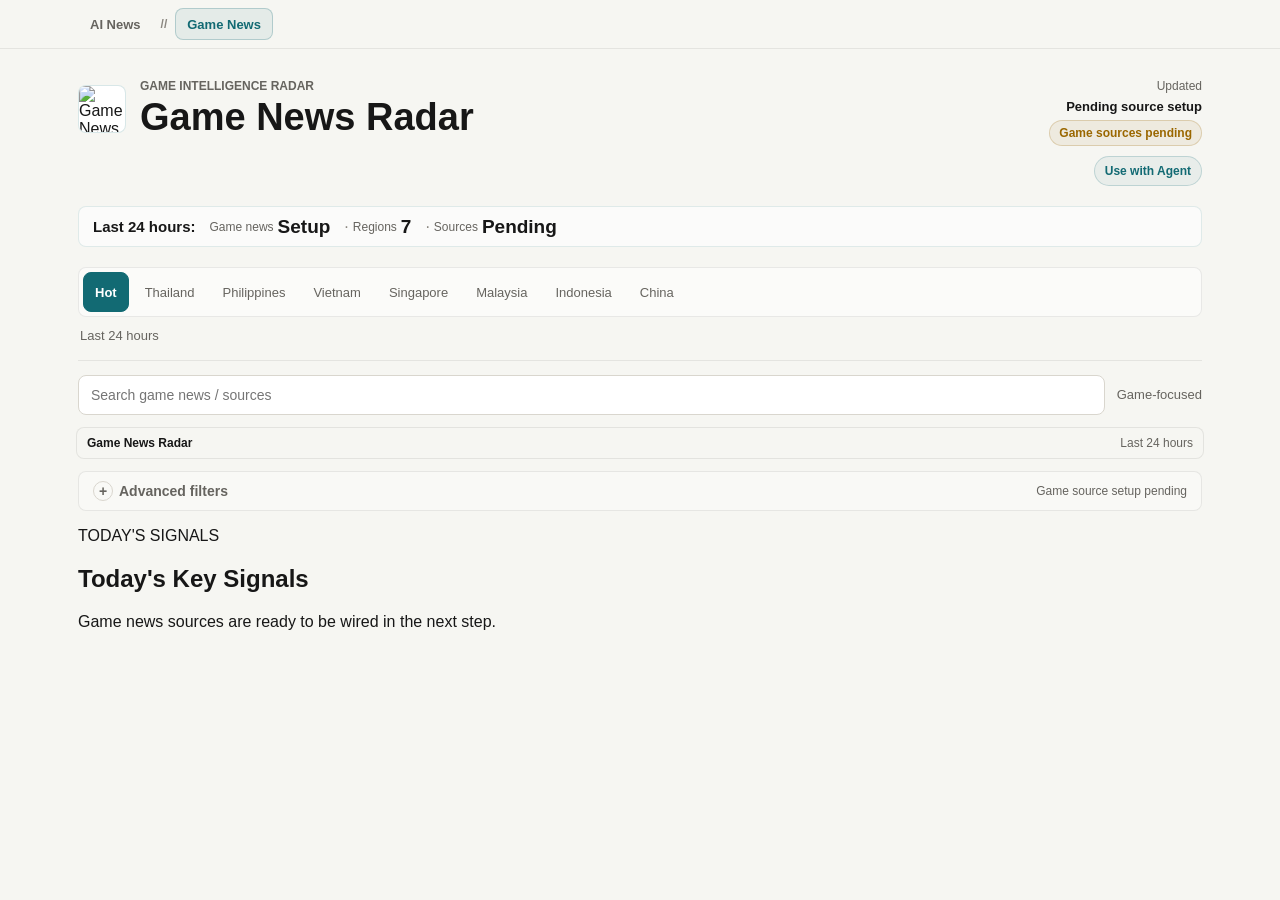
==== game.html @ 67affd90 "Game News Header What changed: Added [game.html](X:/Project AI News/ai-news-radar/game.html): standa" ====
<!doctype html>
<html lang="en">
  <head>
    <meta charset="UTF-8" />
    <meta name="viewport" content="width=device-width, initial-scale=1.0" />
    <title>Game News Radar | 24h Game Update Radar</title>
    <meta
      name="description"
      content="A game news radar frame for tracking hot updates across Thailand, the Philippines, Vietnam, Singapore, Malaysia, Indonesia, and China."
    />
    <link rel="canonical" href="https://darylwong-playpark.github.io/ai-news-radar/game.html" />
    <meta property="og:title" content="Game News Radar | 24h Game Update Radar" />
    <meta
      property="og:description"
      content="A game news radar frame for tracking hot updates across Thailand, the Philippines, Vietnam, Singapore, Malaysia, Indonesia, and China."
    />
    <meta property="og:type" content="website" />
    <meta property="og:url" content="https://darylwong-playpark.github.io/ai-news-radar/game.html" />
    <meta property="og:site_name" content="Game News Radar" />
    <meta name="application-name" content="Game News Radar" />
    <meta name="theme-color" content="#f6f6f2" />
    <meta name="mobile-web-app-capable" content="yes" />
    <meta name="apple-mobile-web-app-title" content="Game News Radar" />
    <meta name="apple-mobile-web-app-capable" content="yes" />
    <meta name="apple-mobile-web-app-status-bar-style" content="default" />
    <meta name="twitter:card" content="summary" />
    <meta name="twitter:title" content="Game News Radar | 24h Game Update Radar" />
    <meta
      name="twitter:description"
      content="A game news radar frame for tracking hot updates across Thailand, the Philippines, Vietnam, Singapore, Malaysia, Indonesia, and China."
    />
    <link rel="icon" href="./assets/logo.svg" type="image/svg+xml" />
    <link rel="icon" href="./assets/icons/favicon-32.png" sizes="32x32" type="image/png" />
    <link rel="apple-touch-icon" href="./assets/icons/apple-touch-icon.png" sizes="180x180" />
    <link rel="manifest" href="./site.webmanifest" />
    <link rel="stylesheet" href="./assets/styles.css?v=game-frame-0706" />
  </head>
  <body>
    <nav class="vertical-nav" aria-label="News verticals">
      <div class="vertical-nav-inner">
        <a class="vertical-nav-link" href="./">AI News</a>
        <span class="vertical-nav-divider" aria-hidden="true">//</span>
        <a class="vertical-nav-link is-active" href="./game.html" aria-current="page">Game News</a>
      </div>
    </nav>
    <main class="shell">
      <header class="hero">
        <div class="hero-main">
          <div class="hero-headline">
            <img class="hero-logo" src="./assets/logo.svg" alt="Game News Radar Logo" />
            <div>
              <p class="hero-tag">GAME INTELLIGENCE RADAR</p>
              <h1>Game News Radar</h1>
            </div>
          </div>
        </div>
        <div class="hero-meta">
          <span class="updated-label">Updated</span>
          <span class="updated">Pending source setup</span>
          <span class="source-status-pill warn">Game sources pending</span>
          <div class="hero-links" aria-label="Project links">
            <a
              class="hero-link"
              href="https://github.com/darylwong-playpark/ai-news-radar"
              target="_blank"
              rel="noopener noreferrer"
            >Use with Agent</a>
          </div>
        </div>

        <section class="stats" aria-label="Game news stats">
          <strong class="stat-prefix">Last 24 hours:</strong>
          <span class="stat"><span class="k">Game news</span><span class="v">Setup</span></span>
          <span class="stat"><span class="k">Regions</span><span class="v">7</span></span>
          <span class="stat"><span class="k">Sources</span><span class="v">Pending</span></span>
        </section>

        <section class="section-nav-wrap" aria-label="Game news sections">
          <div class="section-tabs" role="tablist" aria-label="Game news sections">
            <button class="section-tab active" type="button"><span>Hot</span></button>
            <button class="section-tab" type="button"><span>Thailand</span></button>
            <button class="section-tab" type="button"><span>Philippines</span></button>
            <button class="section-tab" type="button"><span>Vietnam</span></button>
            <button class="section-tab" type="button"><span>Singapore</span></button>
            <button class="section-tab" type="button"><span>Malaysia</span></button>
            <button class="section-tab" type="button"><span>Indonesia</span></button>
            <button class="section-tab" type="button"><span>China</span></button>
          </div>
          <div class="section-summary">Last 24 hours</div>
        </section>
      </header>

      <section class="primary-controls">
        <input type="search" placeholder="Search game news / sources" />
        <div class="mode-hint">Game-focused</div>
      </section>

      <div class="sticky-summary-bar" aria-label="Current view summary">
        <strong>Game News Radar</strong>
        <span>Last 24 hours</span>
      </div>

      <details class="advanced-panel">
        <summary>
          <span>Advanced filters</span>
          <span class="advanced-summary">Game source setup pending</span>
        </summary>
        <div class="advanced-content">
          <div class="advanced-controls">
            <label class="field">
              <span>Time range</span>
              <select aria-label="Time range">
                <option value="24h">Last 24 hours</option>
              </select>
            </label>
            <label class="field">
              <span>Region</span>
              <select>
                <option value="">All regions</option>
                <option value="th">Thailand</option>
                <option value="ph">Philippines</option>
                <option value="vn">Vietnam</option>
                <option value="sg">Singapore</option>
                <option value="my">Malaysia</option>
                <option value="id">Indonesia</option>
                <option value="cn">China</option>
              </select>
            </label>
            <label class="field">
              <span>Content type</span>
              <select>
                <option value="">All game news</option>
                <option value="launch">Launches / releases</option>
                <option value="update">Updates / patches</option>
                <option value="business">Studio / business</option>
                <option value="platform">Platform / store</option>
                <option value="esports">Esports</option>
              </select>
            </label>
          </div>
        </div>
      </details>

      <section class="panel">
        <div class="panel-head">
          <div>
            <p class="eyebrow">TODAY'S SIGNALS</p>
            <h2>Today's Key Signals</h2>
          </div>
        </div>
        <div class="empty-state">Game news sources are ready to be wired in the next step.</div>
      </section>
    </main>
  </body>
</html>
---- assets/styles.css ----
:root {
  --bg: #f6f6f2;
  --bg-alt: #eeecea;
  --surface: #ffffff;
  --surface-soft: #fbfaf7;
  --surface-alt: #f4f2ef;
  --ink: #171717;
  --ink-soft: #3f3d39;
  --muted: #66645f;
  --muted-soft: #8b8780;
  --line: #d9d6ce;
  --line-soft: rgba(23, 23, 23, 0.08);
  --accent: #126a73;
  --accent-warm: #b55231;
  --good: #1f7a4d;
  --warn: #9a6700;
  --bad: #b42318;
  --radius: 8px;
}

* {
  box-sizing: border-box;
}

html,
body {
  margin: 0;
  min-height: 100%;
  font-family: -apple-system, BlinkMacSystemFont, "Segoe UI", "Noto Sans SC", "Microsoft YaHei", sans-serif;
  color: var(--ink);
  background: var(--bg);
}

button,
input,
select {
  font: inherit;
}

button {
  cursor: pointer;
}

.shell {
  max-width: 1160px;
  margin: 0 auto;
  padding: 30px 18px 56px;
}

.vertical-nav {
  position: sticky;
  z-index: 30;
  top: 0;
  border-bottom: 1px solid rgba(23, 23, 23, 0.08);
  background: rgba(246, 246, 242, 0.96);
  backdrop-filter: blur(12px);
}

.vertical-nav-inner {
  display: flex;
  max-width: 1160px;
  min-height: 48px;
  align-items: center;
  gap: 8px;
  margin: 0 auto;
  padding: 7px 18px;
}

.vertical-nav-link {
  display: inline-flex;
  min-height: 32px;
  align-items: center;
  justify-content: center;
  gap: 7px;
  border: 1px solid transparent;
  border-radius: var(--radius);
  padding: 6px 11px;
  color: var(--muted);
  font-size: 13px;
  font-weight: 760;
  line-height: 1;
  text-decoration: none;
  white-space: nowrap;
}

.vertical-nav-link.is-active {
  border-color: rgba(18, 106, 115, 0.24);
  color: var(--accent);
  background: rgba(18, 106, 115, 0.08);
}

.vertical-nav-link.is-disabled {
  color: var(--muted-soft);
  cursor: default;
}

.vertical-nav-link span {
  color: var(--accent-warm);
  font-size: 11px;
  font-weight: 780;
}

.vertical-nav-divider {
  color: var(--muted-soft);
  font-size: 12px;
  font-weight: 720;
}

.hero {
  display: grid;
  grid-template-columns: minmax(0, 1fr) auto;
  gap: 18px 28px;
  padding-bottom: 14px;
  border-bottom: 1px solid var(--line-soft);
}

.hero-main {
  min-width: 0;
}

.hero-headline {
  display: flex;
  gap: 14px;
  align-items: center;
}

.hero-headline > div {
  min-width: 0;
}

.hero-logo {
  width: 48px;
  height: 48px;
  border: 1px solid rgba(18, 106, 115, 0.16);
  border-radius: var(--radius);
  background: var(--surface);
}

.hero-tag {
  margin: 0;
  font-size: 12px;
  letter-spacing: 0;
  color: var(--muted);
  font-weight: 720;
}

.hero h1 {
  margin: 4px 0 0;
  font-size: 38px;
  line-height: 1.08;
  overflow-wrap: break-word;
}

.hero-meta {
  align-self: start;
  display: grid;
  gap: 6px;
  min-width: 178px;
  padding: 0;
  border: 0;
  border-radius: var(--radius);
  background: transparent;
  justify-items: end;
  text-align: right;
}

.updated-label {
  color: var(--muted);
  font-size: 12px;
}

.updated {
  color: var(--ink);
  font-size: 13px;
  font-weight: 700;
}

.source-status-pill {
  display: inline-flex;
  width: max-content;
  max-width: 100%;
  align-items: center;
  gap: 6px;
  border: 1px solid rgba(31, 122, 77, 0.18);
  border-radius: 999px;
  padding: 5px 9px;
  color: var(--good);
  background: rgba(31, 122, 77, 0.07);
  font-size: 12px;
  font-weight: 740;
}

.source-status-pill.warn {
  color: var(--warn);
  border-color: rgba(154, 103, 0, 0.22);
  background: rgba(154, 103, 0, 0.08);
}

.source-status-pill.bad {
  color: var(--bad);
  border-color: rgba(180, 35, 24, 0.22);
  background: rgba(180, 35, 24, 0.07);
}

.hero-links {
  display: flex;
  flex-wrap: wrap;
  justify-content: flex-end;
  gap: 6px;
  margin-top: 4px;
}

.hero-link {
  display: inline-flex;
  align-items: center;
  justify-content: center;
  min-height: 30px;
  border: 1px solid rgba(18, 106, 115, 0.2);
  border-radius: 999px;
  padding: 5px 10px;
  color: var(--accent);
  background: rgba(18, 106, 115, 0.06);
  font-size: 12px;
  font-weight: 740;
  line-height: 1;
  text-decoration: none;
  white-space: nowrap;
}

.hero-link:hover {
  border-color: rgba(18, 106, 115, 0.36);
  background: rgba(18, 106, 115, 0.1);
}

.stats {
  grid-column: 1 / -1;
  display: flex;
  min-width: 0;
  flex-wrap: nowrap;
  align-items: center;
  gap: clamp(6px, 1.2vw, 14px);
  margin-top: 2px;
  border: 1px solid rgba(18, 106, 115, 0.12);
  border-radius: var(--radius);
  padding: 10px 14px;
  background: rgba(255, 255, 255, 0.58);
  overflow: hidden;
  white-space: nowrap;
}

.section-nav-wrap {
  grid-column: 1 / -1;
  display: grid;
  gap: 10px;
  padding-top: 2px;
}

.section-tabs {
  display: flex;
  gap: 4px;
  align-items: center;
  overflow-x: auto;
  scrollbar-width: none;
  -webkit-overflow-scrolling: touch;
  border: 1px solid var(--line-soft);
  border-radius: var(--radius);
  padding: 4px;
  background: rgba(255, 255, 255, 0.52);
}

.section-tabs::-webkit-scrollbar {
  display: none;
}

.section-tab {
  flex: 0 0 auto;
  min-height: 40px;
  display: inline-flex;
  align-items: center;
  gap: 8px;
  border: 1px solid transparent;
  border-radius: var(--radius);
  padding: 0 11px;
  color: var(--muted);
  background: transparent;
  font-size: 13px;
}

.section-tab span,
.section-tab strong {
  line-height: 1;
  white-space: nowrap;
}

.section-tab strong {
  min-width: 22px;
  border-radius: 999px;
  padding: 3px 6px;
  color: var(--accent);
  background: transparent;
  font-size: 11px;
  text-align: center;
}

.section-tab.active {
  color: #fff;
  border-color: var(--accent);
  background: var(--accent);
  font-weight: 780;
}

.section-tab.active strong {
  color: var(--accent);
  background: #fff;
}

.section-summary {
  min-width: 0;
  border: 0;
  border-radius: 0;
  padding: 0 2px;
  color: var(--muted);
  background: transparent;
  font-size: 13px;
  line-height: 1.45;
  overflow-wrap: anywhere;
}

.stat {
  min-width: 0;
  display: inline-flex;
  flex: 0 1 auto;
  align-items: center;
  gap: 4px;
  border: 0;
  background: transparent;
  border-radius: 0;
  padding: 0;
}

.stat-prefix {
  flex: 0 0 auto;
  color: var(--ink);
  font-size: clamp(13px, 1.35vw, 15px);
  line-height: 1;
  font-weight: 780;
  white-space: nowrap;
}

.stat .k {
  font-size: 12px;
  line-height: 1;
  color: var(--muted);
  white-space: nowrap;
}

.stat .v {
  margin-top: 0;
  font-size: clamp(15px, 1.65vw, 19px);
  line-height: 1;
  font-weight: 820;
  font-variant-numeric: tabular-nums;
  white-space: nowrap;
}

.stat + .stat::before {
  content: "·";
  color: var(--muted-soft);
  margin-right: 0;
}

.coverage-strip {
  grid-column: 1 / -1;
  display: grid;
  grid-template-columns: repeat(3, minmax(0, 1fr));
  gap: 8px;
  padding: 0 12px 12px;
}

.coverage-card {
  min-width: 0;
  display: grid;
  gap: 4px;
  border: 1px solid var(--line);
  border-radius: var(--radius);
  padding: 10px 11px;
  background: var(--surface-soft);
}

.coverage-card strong {
  min-width: 0;
  color: var(--ink);
  font-size: 17px;
  line-height: 1.15;
  overflow-wrap: anywhere;
}

.coverage-label,
.coverage-meta {
  min-width: 0;
  color: var(--muted);
  font-size: 11px;
  line-height: 1.3;
  overflow-wrap: anywhere;
}

.coverage-card.ok strong {
  color: var(--good);
}

.coverage-card.warn strong {
  color: var(--warn);
}

.coverage-card.signal {
  border-color: rgba(18, 106, 115, 0.3);
}

.coverage-card.official {
  border-color: rgba(31, 122, 77, 0.28);
}

.coverage-card.builders {
  border-color: rgba(181, 82, 49, 0.32);
}

.coverage-card.creator {
  border-color: rgba(135, 72, 96, 0.3);
}

.coverage-card.aggregate {
  border-color: rgba(102, 100, 95, 0.32);
}

.coverage-card.private {
  border-color: rgba(154, 103, 0, 0.3);
}

.primary-controls {
  margin-top: 14px;
  display: grid;
  grid-template-columns: minmax(0, 1fr) auto;
  gap: 12px;
  align-items: center;
}

input,
select {
  width: 100%;
  border: 1px solid var(--line);
  background: var(--surface);
  color: var(--ink);
  border-radius: var(--radius);
  padding: 11px 12px;
  font-size: 14px;
}

input:focus,
select:focus,
button:focus-visible,
summary:focus-visible {
  outline: 2px solid rgba(18, 106, 115, 0.35);
  outline-offset: 2px;
}

.mode-hint {
  color: var(--muted);
  font-size: 13px;
  white-space: nowrap;
}

.sticky-summary-bar {
  position: sticky;
  z-index: 9;
  top: 0;
  display: flex;
  min-width: 0;
  align-items: center;
  justify-content: space-between;
  gap: 12px;
  margin: 12px -2px 0;
  border: 1px solid rgba(23, 23, 23, 0.08);
  border-radius: var(--radius);
  padding: 8px 10px;
  color: var(--muted);
  background: rgba(246, 246, 242, 0.88);
  backdrop-filter: blur(12px);
  font-size: 12px;
}

.sticky-summary-bar strong {
  flex: 0 0 auto;
  color: var(--ink);
  font-size: 12px;
}

.sticky-summary-bar span {
  min-width: 0;
  overflow: hidden;
  text-align: right;
  text-overflow: ellipsis;
  white-space: nowrap;
}

.advanced-panel {
  margin-top: 12px;
  border: 1px solid rgba(23, 23, 23, 0.08);
  border-radius: var(--radius);
  background: rgba(251, 250, 247, 0.66);
}

.advanced-panel > summary {
  position: relative;
  display: flex;
  justify-content: space-between;
  gap: 12px;
  align-items: center;
  padding: 11px 14px 11px 40px;
  color: var(--ink);
  font-size: 14px;
  font-weight: 700;
  list-style: none;
  cursor: pointer;
}

.advanced-panel:not([open]) > summary {
  color: var(--muted);
  font-weight: 650;
}

.advanced-panel > summary::-webkit-details-marker {
  display: none;
}

.advanced-panel > summary::before {
  content: "+";
  width: 18px;
  height: 18px;
  position: absolute;
  left: 14px;
  top: 50%;
  transform: translateY(-50%);
  display: grid;
  place-items: center;
  border: 1px solid var(--line);
  border-radius: 50%;
  color: var(--muted);
  font-weight: 700;
}

.advanced-panel > summary > span:first-child {
  min-width: 0;
}

.advanced-panel[open] > summary::before {
  content: "-";
}

.advanced-summary {
  color: var(--muted);
  font-size: 12px;
  font-weight: 400;
  white-space: nowrap;
}

.advanced-content {
  display: grid;
  gap: 14px;
  padding: 0 14px 14px;
  border-top: 1px solid var(--line-soft);
}

.advanced-controls {
  display: grid;
  grid-template-columns: repeat(4, minmax(0, 1fr));
  gap: 10px;
  align-items: end;
  padding-top: 14px;
}

.field {
  display: grid;
  gap: 6px;
  color: var(--muted);
  font-size: 12px;
}

.mode-switch {
  display: inline-flex;
  border: 1px solid var(--line);
  border-radius: var(--radius);
  overflow: hidden;
  background: var(--surface-soft);
}

.mode-btn {
  min-height: 40px;
  border: 0;
  border-left: 1px solid var(--line);
  background: transparent;
  color: var(--muted);
  padding: 0 13px;
  font-size: 13px;
}

.mode-btn:first-child {
  border-left: 0;
}

.mode-btn.active {
  background: var(--accent);
  color: #fff;
  font-weight: 700;
}

.all-dedupe {
  display: none;
  min-height: 40px;
  align-items: center;
  gap: 8px;
  border: 1px solid var(--line);
  border-radius: var(--radius);
  padding: 0 12px;
  font-size: 13px;
  color: var(--muted);
  background: var(--surface-soft);
  cursor: pointer;
  user-select: none;
}

.all-dedupe.show {
  display: inline-flex;
}

.all-dedupe input {
  position: absolute;
  opacity: 0;
  width: 0;
  height: 0;
}

.all-dedupe-dot {
  width: 12px;
  height: 12px;
  border-radius: 50%;
  border: 1px solid rgba(23, 23, 23, 0.25);
  background: rgba(23, 23, 23, 0.16);
}

.all-dedupe input:checked + .all-dedupe-dot {
  border-color: rgba(18, 106, 115, 0.65);
  background: var(--accent);
}

.source-health {
  display: grid;
  gap: 10px;
}

.source-health-summary {
  display: flex;
  min-width: 0;
  align-items: center;
  justify-content: space-between;
  gap: 12px;
  border: 1px solid rgba(31, 122, 77, 0.16);
  border-radius: var(--radius);
  padding: 11px 12px;
  color: var(--muted);
  background: rgba(31, 122, 77, 0.05);
  font-size: 13px;
  line-height: 1.4;
}

.source-health-summary strong {
  color: var(--good);
  font-size: 15px;
}

.source-health-summary.warn {
  border-color: rgba(154, 103, 0, 0.2);
  background: rgba(154, 103, 0, 0.07);
}

.source-health-summary.warn strong {
  color: var(--warn);
}

.source-health-summary.bad {
  border-color: rgba(180, 35, 24, 0.22);
  background: rgba(180, 35, 24, 0.06);
}

.source-health-summary.bad strong {
  color: var(--bad);
}

.source-detail-panel {
  border: 1px solid var(--line-soft);
  border-radius: var(--radius);
  background: rgba(255, 255, 255, 0.48);
  overflow: hidden;
}

.source-detail-panel > summary {
  display: flex;
  align-items: center;
  justify-content: space-between;
  gap: 10px;
  padding: 10px 12px;
  color: var(--accent);
  font-size: 13px;
  font-weight: 760;
  cursor: pointer;
  list-style: none;
}

.source-detail-panel > summary::-webkit-details-marker {
  display: none;
}

.source-detail-panel > summary::after {
  content: "+";
  color: var(--muted);
  font-weight: 800;
}

.source-detail-panel[open] > summary::after {
  content: "-";
}

.source-health-details {
  display: grid;
  gap: 10px;
  padding: 0 12px 12px;
}

.health-grid {
  display: grid;
  grid-template-columns: repeat(6, minmax(0, 1fr));
  gap: 8px;
}

.health-metric {
  display: grid;
  gap: 3px;
  min-width: 0;
  border: 1px solid var(--line);
  border-radius: var(--radius);
  padding: 9px 10px;
  background: var(--surface-soft);
}

.health-metric-button {
  width: 100%;
  color: inherit;
  font: inherit;
  text-align: left;
  cursor: pointer;
}

.health-metric-button:hover,
.health-metric-button:focus-visible {
  border-color: var(--accent);
  outline: none;
}

.health-metric strong {
  font-size: 18px;
}

.health-label {
  color: var(--muted);
  font-size: 12px;
}

.health-metric.ok strong {
  color: var(--good);
}

.health-metric.warn strong {
  color: var(--warn);
}

.health-metric.bad strong {
  color: var(--bad);
}

.health-empty,
.health-ok {
  border: 1px dashed var(--line);
  border-radius: var(--radius);
  padding: 10px 12px;
  color: var(--muted);
  font-size: 13px;
}

.health-ok {
  color: var(--good);
  border-style: solid;
  background: rgba(31, 122, 77, 0.06);
}

.health-issues {
  display: grid;
  gap: 8px;
}

.health-author-list {
  border: 1px solid var(--line);
  border-radius: var(--radius);
  padding: 10px 12px;
  background: var(--surface-soft);
}

.health-author-list-title {
  font-size: 13px;
  font-weight: 700;
}

.health-author-list-meta {
  margin-top: 3px;
  color: var(--muted);
  font-size: 12px;
}

.health-author-list-items {
  display: flex;
  max-height: 220px;
  margin-top: 9px;
  gap: 6px;
  overflow: auto;
  flex-wrap: wrap;
  align-content: flex-start;
}

.health-author-list-items button {
  border: 1px solid var(--line);
  border-radius: 999px;
  padding: 3px 7px;
  color: var(--ink-soft);
  background: var(--surface);
  font: inherit;
  font-size: 12px;
  line-height: 1.25;
  cursor: pointer;
}

.health-author-list-items button:hover,
.health-author-list-items button:focus-visible {
  border-color: var(--accent);
  color: var(--accent);
  outline: none;
}

.health-issue {
  border: 1px solid rgba(180, 35, 24, 0.22);
  border-radius: var(--radius);
  padding: 10px 12px;
  background: rgba(180, 35, 24, 0.04);
}

.health-issue-title {
  color: var(--bad);
  font-size: 13px;
  font-weight: 700;
}

.health-issue ul {
  margin: 7px 0 0;
  padding-left: 18px;
  color: var(--muted);
  font-size: 12px;
  line-height: 1.45;
}

.source-status-table {
  padding: 0 12px 12px;
}

.source-table {
  display: grid;
  border: 1px solid var(--line-soft);
  border-radius: var(--radius);
  overflow: hidden;
  background: var(--surface);
}

.source-table-row {
  display: grid;
  grid-template-columns: minmax(160px, 1.4fr) minmax(96px, 0.8fr) minmax(64px, 0.5fr) minmax(56px, 0.4fr);
  gap: 10px;
  align-items: center;
  border-top: 1px solid var(--line-soft);
  padding: 9px 10px;
  color: var(--muted);
  font-size: 12px;
}

.source-table-row:first-child {
  border-top: 0;
}

.source-table-head {
  color: var(--ink-soft);
  background: rgba(246, 246, 242, 0.74);
  font-weight: 780;
}

.source-table-row span {
  min-width: 0;
  overflow: hidden;
  text-overflow: ellipsis;
  white-space: nowrap;
}

.source-table-row .ok {
  color: var(--good);
  font-weight: 760;
}

.source-table-row .bad {
  color: var(--bad);
  font-weight: 760;
}

.site-pills {
  display: flex;
  flex-wrap: wrap;
  gap: 8px;
  padding: 0 12px 12px;
}

.pill {
  border: 1px solid var(--line);
  background: var(--surface-soft);
  color: var(--ink);
  border-radius: 999px;
  padding: 6px 11px;
  cursor: pointer;
  font-size: 12px;
}

.pill.active {
  background: rgba(18, 106, 115, 0.11);
  border-color: rgba(18, 106, 115, 0.5);
  color: var(--accent);
  font-weight: 700;
}

.bole-picks-wrap,
.list-wrap,
.waytoagi-wrap {
  margin-top: 18px;
  border: 1px solid var(--line-soft);
  border-radius: var(--radius);
  background: var(--surface);
  overflow: hidden;
}

.list-wrap {
  background: var(--surface);
}

/* 双色交替：WaytoAGI 版块用深一档的底色，与伯乐精选 / AI信号流形成节奏感 */
.waytoagi-wrap {
  background: var(--bg-alt);
  border-color: rgba(23, 23, 23, 0.12);
}

.bole-picks-head,
.list-head,
.waytoagi-head {
  padding: 16px 18px;
  display: flex;
  flex-wrap: nowrap;
  justify-content: space-between;
  align-items: center;
  gap: 12px;
  border-bottom: 1px solid var(--line-soft);
  background: var(--surface);
}

/* WaytoAGI header 用对应的深档底色 */
.waytoagi-head {
  background: var(--surface-alt);
  border-bottom-color: rgba(23, 23, 23, 0.1);
}

.bole-picks-head h2,
.list-head h2,
.waytoagi-head h2 {
  margin: 0;
  font-size: 22px;
}

#bolePicksMeta,
#resultCount,
#waytoagiUpdatedAt {
  color: var(--muted);
  font-size: 13px;
  white-space: nowrap;
}

#bolePicksMeta {
  display: none;
}

.list-head-tools {
  display: flex;
  align-items: center;
  justify-content: flex-end;
  gap: 10px;
  min-width: 0;
  flex-wrap: wrap;
}

.list-sort-tools {
  display: inline-flex;
  max-width: 100%;
  border: 1px solid var(--line);
  border-radius: var(--radius);
  overflow: hidden;
  background: var(--surface);
}

.list-sort-btn {
  min-height: 32px;
  border: 0;
  border-left: 1px solid var(--line);
  padding: 0 10px;
  background: transparent;
  color: var(--muted);
  cursor: pointer;
  font-size: 12px;
  white-space: nowrap;
}

.list-sort-btn:first-child {
  border-left: 0;
}

.list-sort-btn.active {
  background: var(--accent);
  color: #fff;
  font-weight: 780;
}

.section-eyebrow {
  margin: 0 0 4px;
  color: var(--accent);
  font-size: 11px;
  font-weight: 800;
  letter-spacing: 0.1em;
}

.bole-picks-wrap {
  position: relative;
  border-color: var(--line);
  background: var(--surface);
  box-shadow: none;
}

.bole-picks-head {
  position: relative;
  border-bottom-color: var(--line);
  background: var(--surface-soft);
}

.bole-picks-head > div:first-child {
  flex: 0 0 auto;
  min-width: max-content;
}

.bole-picks-head h2 {
  font-size: 20px;
  letter-spacing: 0;
  white-space: nowrap;
}

.bole-head-tools {
  display: flex;
  align-items: center;
  gap: 10px;
  min-width: 0;
  flex-wrap: nowrap;
  justify-content: flex-end;
  flex: 1 1 auto;
  overflow: hidden;
}

.bole-view-toggle {
  flex: 0 0 auto;
  display: flex;
  border: 1px solid var(--line);
  border-radius: var(--radius);
  overflow: hidden;
  background: var(--surface);
}

.bole-view-toggle .mode-btn {
  min-height: 32px;
  font-size: 12.5px;
  cursor: pointer;
}

.bole-view-toggle[hidden] {
  display: none;
}

.bole-more-btn,
.list-more-btn {
  display: block;
  width: calc(100% - 32px);
  margin: 0 16px 16px;
  border: 1px solid var(--line);
  border-radius: var(--radius);
  background: var(--surface);
  color: var(--accent);
  cursor: pointer;
  font-size: 13px;
  font-weight: 760;
  min-height: 38px;
}

.bole-more-btn:hover,
.list-more-btn:hover {
  border-color: rgba(18, 106, 115, 0.38);
  background: rgba(18, 106, 115, 0.06);
}

.list-more-btn {
  margin-top: 12px;
}

.bole-board {
  display: grid;
  grid-template-columns: minmax(320px, 1.02fr) minmax(360px, 0.98fr);
  gap: 12px;
  padding: 14px 16px 16px;
}

.bole-lead-wrap {
  position: relative;
  min-width: 0;
}

.bole-ribbon {
  position: absolute;
  z-index: 2;
  top: 12px;
  left: 12px;
  border: 1px solid rgba(18, 106, 115, 0.22);
  border-radius: 999px;
  padding: 4px 8px;
  color: var(--accent);
  background: rgba(255, 255, 255, 0.9);
  font-size: 11px;
  font-weight: 800;
}

.bole-lead-card {
  min-height: 220px;
  height: 100%;
  display: grid;
  align-content: start;
  gap: 12px;
  padding: 72px 18px 18px;
  border: 1px solid rgba(18, 106, 115, 0.2);
  border-radius: var(--radius);
  color: var(--ink);
  text-decoration: none;
  background: linear-gradient(180deg, #ffffff 0%, var(--surface-soft) 100%);
  transition: border-color 180ms ease, background 180ms ease;
}

.bole-lead-card:hover {
  border-color: rgba(18, 106, 115, 0.5);
  background: #fff;
}

.bole-lead-top {
  position: absolute;
  top: 13px;
  right: 13px;
  left: 13px;
  display: flex;
  justify-content: space-between;
  gap: 12px;
  align-items: flex-start;
}

.bole-kicker {
  max-width: calc(100% - 76px);
  color: var(--muted);
  font-size: 12px;
  line-height: 1.35;
}

.bole-score-orb {
  width: 58px;
  height: 58px;
  flex: 0 0 auto;
  display: grid;
  place-items: center;
  border: 1px solid rgba(18, 106, 115, 0.24);
  border-radius: 50%;
  color: var(--accent);
  background: rgba(18, 106, 115, 0.08);
}

.bole-score-orb span {
  margin-top: 6px;
  font-size: 20px;
  line-height: 1;
  font-weight: 900;
}

.bole-score-orb small {
  margin-top: -13px;
  font-size: 10px;
  opacity: 0.82;
}

.bole-lead-title {
  max-width: 96%;
  font-size: clamp(21px, 2.35vw, 28px);
  line-height: 1.2;
  letter-spacing: -0.035em;
  font-weight: 820;
  overflow-wrap: anywhere;
}

.bole-lead-reason {
  max-width: 76ch;
  color: var(--muted);
  font-size: 13px;
  line-height: 1.5;
}

.bole-lead-foot {
  display: flex;
  flex-wrap: wrap;
  gap: 7px;
}

.bole-lead-foot span,
.bole-row-meta > span,
.bole-row-meta > strong {
  border: 1px solid var(--line);
  border-radius: 999px;
  padding: 3px 7px;
  background: var(--surface);
  color: var(--muted);
  font-size: 11px;
  line-height: 1.2;
}

.bole-side-list {
  position: relative;
  display: grid;
  gap: 8px;
  min-width: 0;
}

.bole-side-list::before {
  content: "";
  position: absolute;
  top: 8px;
  bottom: 8px;
  left: 76px;
  width: 1px;
  background: rgba(18, 106, 115, 0.22);
}

.bole-row {
  position: relative;
  display: grid;
  grid-template-columns: 62px minmax(0, 1fr);
  gap: 22px;
  align-items: stretch;
  color: var(--ink);
  text-decoration: none;
}

.bole-row::before {
  content: "";
  position: absolute;
  left: 72px;
  top: 18px;
  z-index: 1;
  width: 9px;
  height: 9px;
  border: 2px solid var(--accent);
  border-radius: 50%;
  background: var(--surface);
}

.bole-row-time {
  padding-top: 11px;
  color: var(--muted);
  font-size: 11px;
  line-height: 1.25;
  text-align: right;
}

.bole-row-body {
  min-width: 0;
  display: grid;
  gap: 6px;
  border: 1px solid var(--line);
  border-radius: var(--radius);
  padding: 10px 11px;
  background: var(--surface-soft);
  transition: border-color 160ms ease, background 160ms ease;
}

.bole-row:hover .bole-row-body {
  border-color: rgba(18, 106, 115, 0.42);
  background: #fff;
}

.bole-row-meta {
  display: flex;
  flex-wrap: wrap;
  gap: 6px;
  align-items: center;
}

.bole-row-meta > strong {
  color: var(--accent);
  background: rgba(18, 106, 115, 0.08);
}

.bole-row-meta .source-hit {
  font-weight: 720;
}

.bole-row-title {
  color: var(--ink);
  font-size: 14px;
  font-weight: 760;
  line-height: 1.42;
  overflow-wrap: anywhere;
}

.bole-row-reason {
  color: var(--muted);
  font-size: 12px;
  line-height: 1.4;
  overflow: hidden;
  display: -webkit-box;
  -webkit-line-clamp: 1;
  -webkit-box-orient: vertical;
}

.bole-empty {
  grid-column: 1 / -1;
  border: 1px dashed var(--line);
  border-radius: var(--radius);
  padding: 14px;
  color: var(--muted);
  font-size: 13px;
}

.bole-board {
  display: block;
  padding: 12px 16px 16px;
}

.top-stories-grid {
  display: grid;
  grid-template-columns: minmax(0, 1.15fr) minmax(300px, 0.85fr);
  gap: 12px;
  align-items: stretch;
  padding: 14px 18px 18px;
}

.top-stories-grid > .top-story-card.lead {
  grid-row: span 2;
}

.bole-story-panel {
  grid-column: 1 / -1;
  display: grid;
  gap: 10px;
  margin-top: 2px;
  border-top: 1px solid var(--line);
  padding-top: 12px;
}

.bole-story-panel-head {
  color: var(--muted);
  font-size: 12px;
  font-weight: 760;
}

.top-story-card {
  position: relative;
  min-width: 0;
  display: flex;
  flex-direction: column;
  gap: 11px;
  min-height: 0;
  border: 1px solid var(--line-soft);
  border-radius: var(--radius);
  padding: 15px;
  color: var(--ink);
  background: #fff;
  text-decoration: none;
  transition: border-color 160ms ease, background 160ms ease, transform 0.18s ease, box-shadow 0.18s ease;
}

.top-story-card.lead {
  min-height: 350px;
  padding: 20px;
  border-color: rgba(18, 106, 115, 0.22);
  background: linear-gradient(180deg, #fff 0%, rgba(18, 106, 115, 0.035) 100%);
}

.top-story-card:hover {
  border-color: rgba(18, 106, 115, 0.42);
  background: #fff;
}

.top-rank,
.source-count {
  width: max-content;
  border: 1px solid rgba(18, 106, 115, 0.26);
  border-radius: 999px;
  padding: 3px 7px;
  color: var(--accent);
  background: rgba(18, 106, 115, 0.07);
  font-size: 11px;
  font-weight: 840;
}

.intel-meta,
.intel-card-meta {
  display: flex;
  flex-wrap: wrap;
  gap: 7px;
  align-items: center;
  color: var(--muted);
  font-size: 12px;
}

.intel-meta strong,
.intel-score {
  color: var(--accent);
}

.intel-meta .source-chip {
  border: 1px solid var(--line);
  border-radius: 999px;
  padding: 3px 7px;
  background: rgba(255, 255, 255, 0.72);
  font-size: 11px;
  line-height: 1.25;
}

.top-story-title,
.intel-title {
  color: var(--ink);
  font-weight: 790;
  line-height: 1.38;
  letter-spacing: 0;
  overflow-wrap: anywhere;
}

.top-story-title {
  display: -webkit-box;
  font-size: 18px;
  min-height: 0;
  overflow: hidden;
  -webkit-line-clamp: 3;
  -webkit-box-orient: vertical;
}

.top-story-card.lead .top-story-title {
  font-size: 25px;
  line-height: 1.24;
  -webkit-line-clamp: 4;
}

.top-story-summary,
.intel-reason {
  margin: 0;
  color: var(--muted);
  font-size: 13px;
  line-height: 1.48;
  overflow-wrap: anywhere;
}

.top-story-summary {
  display: -webkit-box;
  min-height: 0;
  overflow: hidden;
  -webkit-line-clamp: 2;
  -webkit-box-orient: vertical;
}

.top-story-card.lead .top-story-summary {
  font-size: 14px;
  -webkit-line-clamp: 3;
}

.top-story-why {
  display: grid;
  gap: 5px;
  border-left: 2px solid rgba(18, 106, 115, 0.28);
  padding-left: 10px;
}

.top-story-why span {
  color: var(--ink);
  font-size: 12px;
  font-weight: 820;
}

.top-story-why p {
  margin: 0;
  color: var(--muted);
  font-size: 13px;
  line-height: 1.5;
}

.top-story-card.secondary .top-story-why p {
  display: -webkit-box;
  overflow: hidden;
  -webkit-line-clamp: 2;
  -webkit-box-orient: vertical;
}

.intel-tags,
.intel-card-sources,
.intel-sources {
  display: flex;
  flex-wrap: wrap;
  gap: 6px;
  align-items: center;
}

.signal-tag,
.intel-tags > span,
.intel-card-sources > span,
.intel-card-sources > strong,
.intel-sources {
  border: 1px solid var(--line);
  border-radius: 999px;
  padding: 3px 7px;
  color: var(--muted);
  background: rgba(255, 255, 255, 0.72);
  font-size: 11px;
  line-height: 1.25;
}

.intel-tags > span {
  color: var(--accent);
  border-color: rgba(18, 106, 115, 0.22);
  background: rgba(18, 106, 115, 0.07);
  font-weight: 720;
}

.signal-tag.tone-official,
.ai-tag.tone-official {
  color: var(--good);
  border-color: rgba(31, 122, 77, 0.32);
  background: rgba(31, 122, 77, 0.08);
}

.signal-tag.tone-hot,
.ai-tag.tone-hot,
.signal-tag.tone-community,
.ai-tag.tone-community {
  color: var(--accent-warm);
  border-color: rgba(181, 82, 49, 0.32);
  background: rgba(181, 82, 49, 0.08);
}

.signal-tag.tone-models,
.ai-tag.tone-models {
  color: #2a658a;
  border-color: rgba(42, 101, 138, 0.3);
  background: rgba(42, 101, 138, 0.08);
}

.signal-tag.tone-devtools,
.ai-tag.tone-devtools {
  color: var(--accent);
  border-color: rgba(18, 106, 115, 0.28);
  background: rgba(18, 106, 115, 0.08);
}

.signal-tag.tone-aggregate,
.ai-tag.tone-aggregate {
  color: #5f6b75;
  border-color: rgba(95, 107, 117, 0.28);
  background: rgba(95, 107, 117, 0.08);
}

.signal-tag.tone-research,
.ai-tag.tone-research {
  color: #6b568f;
  border-color: rgba(107, 86, 143, 0.3);
  background: rgba(107, 86, 143, 0.08);
}

.signal-tag.tone-products,
.ai-tag.tone-products {
  color: #8a5b20;
  border-color: rgba(138, 91, 32, 0.3);
  background: rgba(138, 91, 32, 0.08);
}

.signal-tag.tone-creator,
.ai-tag.tone-creator {
  color: #874860;
  border-color: rgba(135, 72, 96, 0.3);
  background: rgba(135, 72, 96, 0.08);
}

.signal-tag.tone-industry,
.ai-tag.tone-industry {
  color: #5c6258;
  border-color: rgba(92, 98, 88, 0.3);
  background: rgba(92, 98, 88, 0.08);
}

.signal-tag.tone-strong,
.ai-tag.tone-strong {
  color: var(--good);
  border-color: rgba(31, 122, 77, 0.28);
  background: rgba(31, 122, 77, 0.08);
}

.signal-tag.tone-default,
.ai-tag.tone-default {
  color: var(--muted);
  border-color: rgba(102, 100, 95, 0.26);
  background: rgba(102, 100, 95, 0.06);
}

.top-story-card .intel-tags {
  align-items: flex-end;
  align-content: flex-end;
  margin-top: auto;
  min-height: 28px;
  max-height: 28px;
  overflow: hidden;
}

.impact-row {
  display: flex;
  flex-wrap: wrap;
  gap: 6px;
  align-items: center;
  color: var(--muted);
  font-size: 11px;
}

.impact-row span {
  border: 1px solid var(--line-soft);
  border-radius: 999px;
  padding: 3px 7px;
  background: rgba(246, 246, 242, 0.72);
}

.source-chip {
  display: inline-flex;
  min-width: 0;
  align-items: center;
  gap: 5px;
}

.source-dot {
  width: 6px;
  height: 6px;
  flex: 0 0 auto;
  border-radius: 50%;
  background: currentColor;
  box-shadow: 0 0 0 2px rgba(255, 255, 255, 0.72);
}

.source-chip-label {
  min-width: 0;
  overflow: hidden;
  text-overflow: ellipsis;
  white-space: nowrap;
}

.kind-official {
  color: var(--good);
  border-color: rgba(31, 122, 77, 0.28);
  background: rgba(31, 122, 77, 0.08);
}

.kind-hot {
  color: var(--accent-warm);
  border-color: rgba(181, 82, 49, 0.3);
  background: rgba(181, 82, 49, 0.08);
}

.kind-aihub {
  color: var(--accent);
  border-color: rgba(18, 106, 115, 0.26);
  background: rgba(18, 106, 115, 0.07);
}

.kind-builders,
.kind-newsletter {
  color: var(--warn);
  border-color: rgba(154, 103, 0, 0.28);
  background: rgba(154, 103, 0, 0.07);
}

.kind-creator {
  color: #874860;
  border-color: rgba(135, 72, 96, 0.28);
  background: rgba(135, 72, 96, 0.07);
}

.kind-aggregate,
.kind-blogs,
.kind-default {
  color: var(--muted);
  border-color: rgba(102, 100, 95, 0.26);
  background: rgba(102, 100, 95, 0.06);
}

.source-chip.kind-official {
  color: var(--good);
  border-color: rgba(31, 122, 77, 0.28);
  background: rgba(31, 122, 77, 0.08);
}

.source-chip.kind-hot {
  color: var(--accent-warm);
  border-color: rgba(181, 82, 49, 0.3);
  background: rgba(181, 82, 49, 0.08);
}

.source-chip.kind-aihub {
  color: var(--accent);
  border-color: rgba(18, 106, 115, 0.26);
  background: rgba(18, 106, 115, 0.07);
}

.source-chip.kind-builders,
.source-chip.kind-newsletter {
  color: var(--warn);
  border-color: rgba(154, 103, 0, 0.28);
  background: rgba(154, 103, 0, 0.07);
}

.source-chip.kind-creator {
  color: #874860;
  border-color: rgba(135, 72, 96, 0.28);
  background: rgba(135, 72, 96, 0.07);
}

.source-chip.kind-aggregate,
.source-chip.kind-blogs,
.source-chip.kind-default {
  color: var(--muted);
  border-color: rgba(102, 100, 95, 0.26);
  background: rgba(102, 100, 95, 0.06);
}

.intel-sources {
  justify-self: start;
  border-radius: var(--radius);
  line-height: 1.35;
}

.news-list {
  padding: 8px 18px 18px;
  gap: 8px;
}

.intel-card {
  min-width: 0;
  display: grid;
  gap: 8px;
  border: 1px solid var(--line);
  border-radius: var(--radius);
  padding: 13px 14px;
  background: var(--surface);
  transition: transform 0.18s ease, box-shadow 0.18s ease, border-color 0.18s ease;
}

.intel-card:hover {
  border-color: rgba(18, 106, 115, 0.32);
  background: #fff;
}

.intel-card-rank {
  color: var(--accent);
  font-weight: 800;
}

.intel-title {
  display: block;
  font-size: 16px;
  text-decoration: none;
}

.intel-title:hover {
  color: var(--accent);
}

.intel-score.hot {
  color: var(--accent-warm);
}

.intel-score.strong {
  color: var(--good);
}

.intel-card-sources {
  min-width: 0;
}

.intel-card-sources > span,
.intel-card-sources > strong {
  max-width: 260px;
  overflow: hidden;
  text-overflow: ellipsis;
  white-space: nowrap;
}

.bole-compact-list {
  position: relative;
  display: grid;
  grid-template-columns: 1fr;
  gap: 8px;
}

.bole-compact-list::before {
  content: "";
  position: absolute;
  top: 12px;
  bottom: 12px;
  left: 82px;
  width: 1px;
  background: rgba(18, 106, 115, 0.22);
}

.bole-compact-list .bole-row {
  grid-template-columns: 68px minmax(0, 1fr);
  gap: 28px;
}

.bole-compact-list .bole-row::before {
  display: block;
  left: 76px;
  top: 18px;
}

.bole-compact-list .bole-row-time {
  padding-top: 10px;
  text-align: right;
}

.bole-compact-list .bole-row-body {
  min-height: 0;
  background: var(--surface-soft);
}

.bole-fallback-note {
  border: 1px dashed rgba(18, 106, 115, 0.28);
  border-radius: 14px;
  padding: 10px 12px;
  color: var(--muted);
  background: rgba(18, 106, 115, 0.05);
  font-size: 13px;
  line-height: 1.5;
}

.bole-timeline {
  gap: 10px;
}

.story-row {
  position: relative;
  display: grid;
  grid-template-columns: 78px minmax(0, 1fr);
  gap: 26px;
  color: var(--ink);
  text-decoration: none;
}

.story-row::before {
  content: "";
  position: absolute;
  z-index: 1;
  top: 18px;
  left: 77px;
  width: 10px;
  height: 10px;
  border: 2px solid var(--accent);
  border-radius: 50%;
  background: var(--surface);
}

.story-time {
  display: grid;
  align-content: start;
  gap: 4px;
  padding-top: 10px;
  color: var(--muted);
  font-size: 11px;
  line-height: 1.25;
  text-align: right;
}

.story-time-label {
  color: var(--muted);
  font-size: 10px;
  font-weight: 760;
}

.story-time-latest {
  color: var(--ink);
  font-weight: 750;
}

.story-time-range {
  opacity: 0.78;
}

.story-body {
  min-width: 0;
  display: grid;
  gap: 8px;
  border: 1px solid var(--line);
  border-radius: var(--radius);
  padding: 12px 13px;
  background: linear-gradient(180deg, #fff 0%, var(--surface-soft) 100%);
  transition: border-color 160ms ease, background 160ms ease;
}

.story-row:hover .story-body {
  border-color: rgba(18, 106, 115, 0.42);
  background: #fff;
}

.story-meta,
.story-sources {
  display: flex;
  flex-wrap: wrap;
  gap: 6px;
  align-items: center;
}

.story-importance,
.story-count,
.story-rank,
.story-source-chip,
.story-source-more {
  border: 1px solid var(--line);
  border-radius: 999px;
  padding: 3px 7px;
  color: var(--muted);
  background: var(--surface);
  font-size: 11px;
  line-height: 1.2;
}

.story-rank {
  color: var(--accent);
  border-color: rgba(18, 106, 115, 0.24);
  background: rgba(18, 106, 115, 0.07);
  font-weight: 820;
}

.story-importance {
  color: var(--accent);
  background: rgba(18, 106, 115, 0.08);
  font-weight: 800;
}

.story-importance.hot {
  border-color: rgba(181, 82, 49, 0.36);
  color: var(--accent-warm);
  background: rgba(181, 82, 49, 0.08);
}

.story-importance.official {
  border-color: rgba(31, 122, 77, 0.36);
  color: var(--good);
  background: rgba(31, 122, 77, 0.08);
}

.story-importance.strong {
  border-color: rgba(18, 106, 115, 0.36);
}

.story-score {
  margin-left: auto;
  display: inline-flex;
  align-items: baseline;
  gap: 2px;
  color: var(--accent);
  font-weight: 900;
}

.story-score.heat {
  color: var(--accent-warm);
}

.story-score small {
  color: var(--muted);
  font-size: 10px;
  font-weight: 700;
}

.story-title {
  display: grid;
  gap: 3px;
  color: var(--ink);
  font-size: 15px;
  font-weight: 790;
  line-height: 1.42;
  letter-spacing: 0;
  overflow-wrap: anywhere;
}

.story-title-en {
  color: var(--muted);
  font-size: 12px;
  font-weight: 560;
  line-height: 1.35;
}

.story-sources {
  gap: 5px;
}

.story-source-chip {
  max-width: 180px;
  overflow: hidden;
  text-overflow: ellipsis;
  white-space: nowrap;
  background: rgba(255, 255, 255, 0.72);
}

.story-source-chip.kind-official {
  color: var(--good);
  border-color: rgba(31, 122, 77, 0.26);
}

.story-source-chip.kind-newsletter,
.story-source-chip.kind-builders {
  color: var(--warn);
  border-color: rgba(154, 103, 0, 0.26);
}

.story-source-chip.kind-creator {
  color: #874860;
  border-color: rgba(135, 72, 96, 0.26);
}

.story-source-more {
  color: var(--accent);
  font-weight: 760;
}

.news-list,
.site-group-list,
.source-group-list {
  display: grid;
}

.group-more-btn {
  display: block;
  width: 100%;
  padding: 9px 12px;
  border: 0;
  border-top: 1px dashed var(--line);
  background: var(--surface-soft);
  color: var(--muted);
  font-size: 12.5px;
  cursor: pointer;
  text-align: center;
}

.group-more-btn:hover {
  color: var(--ink);
  background: var(--surface);
}

.site-group {
  min-width: 0;
  border-top: 1px solid rgba(23, 23, 23, 0.07);
  /* Isolate layout recalculation to within each site group */
  contain: content;
}

.site-group:first-child {
  border-top: 0;
}

.list-loading {
  padding: 18px 16px;
  color: var(--muted);
  font-size: 13px;
  background: var(--surface-soft);
}

.site-group-head,
.source-group-head {
  display: flex;
  justify-content: space-between;
  align-items: center;
  gap: 10px;
  padding: 11px 12px;
  border-bottom: 1px solid rgba(23, 23, 23, 0.06);
}

.site-group-head {
  background: transparent;
}

.source-group-head {
  background: rgba(246, 246, 242, 0.72);
}

.site-group-head h3,
.source-group-head h3 {
  margin: 0;
  min-width: 0;
}

.site-group-head h3 {
  font-size: 16px;
}

.source-group-head h3 {
  font-size: 14px;
}

.site-group-head span,
.source-group-head span {
  color: var(--muted);
  font-size: 12px;
  white-space: nowrap;
}

.group-summary {
  font-variant-numeric: tabular-nums;
}

.group-more-btn:focus-visible,
.list-more-btn:focus-visible {
  outline: 2px solid var(--accent);
  outline-offset: -2px;
}

.source-group {
  min-width: 0;
  border-top: 1px solid rgba(23, 23, 23, 0.06);
}

.source-group:first-child {
  border-top: 0;
}

.news-card {
  min-width: 0;
  padding: 13px 12px;
  border-top: 1px solid rgba(23, 23, 23, 0.06);
}

.news-card:first-child {
  border-top: 0;
}

.meta-row {
  display: flex;
  flex-wrap: wrap;
  gap: 7px;
  align-items: center;
  margin-top: 7px;
  color: var(--muted);
  font-size: 12px;
}

.site {
  font-weight: 700;
  color: #3f3d39;
}

.category,
.source,
.ai-tag,
.meta-row .signal-tag {
  padding: 2px 7px;
  border: 1px solid var(--line);
  border-radius: 999px;
  font-size: 11px;
}

.category {
  color: var(--ink);
  background: var(--surface-soft);
}

.category.kind-official {
  border-color: rgba(31, 122, 77, 0.34);
  color: var(--good);
}

.category.kind-newsletter {
  border-color: rgba(154, 103, 0, 0.34);
  color: var(--warn);
}

.category.kind-builders {
  border-color: rgba(181, 82, 49, 0.36);
  color: var(--accent-warm);
}

.category.kind-creator {
  border-color: rgba(135, 72, 96, 0.32);
  color: #874860;
}

.category.kind-aihub {
  border-color: rgba(18, 106, 115, 0.28);
  color: var(--accent);
}

.category.kind-aggregate,
.category.kind-blogs {
  color: var(--muted);
}

.ai-tag {
  border-color: rgba(18, 106, 115, 0.22);
  background: rgba(18, 106, 115, 0.07);
  color: var(--accent);
  font-weight: 650;
}

.source.source-chip {
  max-width: 220px;
  font-weight: 650;
}

.ai-tag.hot {
  border-color: rgba(181, 82, 49, 0.3);
  background: rgba(181, 82, 49, 0.08);
  color: var(--accent-warm);
}

.ai-tag.strong {
  border-color: rgba(31, 122, 77, 0.28);
  background: rgba(31, 122, 77, 0.08);
  color: var(--good);
}

.ai-tag.watch {
  color: var(--muted);
  background: var(--surface-soft);
}

.time {
  margin-left: auto;
}

.title {
  min-width: 0;
  margin-top: 0;
  display: inline-flex;
  flex-direction: column;
  gap: 3px;
  color: var(--ink);
  text-decoration: none;
  font-size: 16px;
  line-height: 1.42;
  overflow-wrap: anywhere;
}

.news-summary {
  margin: 7px 0 0;
  color: var(--muted);
  font-size: 13px;
  line-height: 1.45;
}

.title-sub {
  color: var(--muted);
  font-size: 12px;
  line-height: 1.35;
  font-weight: 400;
}

.title:hover {
  color: var(--accent);
}

.empty {
  padding: 24px 16px;
  color: var(--muted);
  text-align: center;
}

.waytoagi-tools {
  display: inline-flex;
  align-items: center;
  gap: 10px;
}

.waytoagi-switch {
  display: inline-flex;
  border: 1px solid var(--line);
  border-radius: var(--radius);
  overflow: hidden;
  background: var(--surface);
}

.waytoagi-btn {
  min-height: 32px;
  border: 0;
  border-left: 1px solid var(--line);
  background: transparent;
  color: var(--muted);
  padding: 0 10px;
  font-size: 12px;
}

.waytoagi-btn:first-child {
  border-left: 0;
}

.waytoagi-btn.active {
  background: var(--accent);
  color: #fff;
  font-weight: 700;
}

.waytoagi-meta {
  padding: 12px 16px 0;
  display: flex;
  flex-wrap: wrap;
  gap: 8px;
  font-size: 12px;
  color: var(--muted);
}

.waytoagi-meta a {
  color: var(--accent);
  text-decoration: none;
}

.waytoagi-list {
  padding: 12px 16px 16px;
  display: grid;
  gap: 8px;
}

.waytoagi-item {
  min-width: 0;
  display: grid;
  grid-template-columns: 76px minmax(0, 1fr);
  gap: 8px;
  text-decoration: none;
  border: 1px solid rgba(23, 23, 23, 0.08);
  border-radius: var(--radius);
  padding: 8px 10px;
  color: var(--ink);
  background: var(--surface);   /* alt 版块里卡片用纯白，形成内部层次 */
}

.waytoagi-item .d {
  color: var(--muted);
  font-size: 12px;
}

.waytoagi-item .t {
  min-width: 0;
  font-size: 13px;
  line-height: 1.35;
  overflow-wrap: anywhere;
}

.waytoagi-empty,
.waytoagi-error {
  border-radius: var(--radius);
  padding: 9px 10px;
  font-size: 13px;
}

.waytoagi-empty {
  border: 1px dashed var(--line);
  color: var(--muted);
}

.waytoagi-error {
  border: 1px solid rgba(180, 35, 24, 0.28);
  background: rgba(180, 35, 24, 0.08);
  color: var(--bad);
}

@media (max-width: 760px) {
  .shell {
    padding: 18px 12px 36px;
  }

  .hero,
  .primary-controls,
  .advanced-controls,
  .waytoagi-head {
    grid-template-columns: 1fr;
  }

  .hero {
    gap: 14px;
    padding-bottom: 12px;
  }

  .sticky-summary-bar {
    align-items: flex-start;
    flex-direction: column;
  }

  .sticky-summary-bar span {
    width: 100%;
    text-align: left;
    white-space: normal;
  }

  .advanced-panel > summary {
    align-items: flex-start;
    flex-direction: column;
  }

  .hero h1 {
    font-size: 30px;
  }

  .hero-logo {
    width: 48px;
    height: 48px;
  }

  .hero-meta {
    display: flex;
    flex-wrap: wrap;
    justify-content: flex-start;
    align-items: center;
    gap: 8px;
    min-width: 0;
    text-align: left;
  }

  .hero-links {
    width: 100%;
    justify-content: flex-start;
  }

  .updated-label {
    display: none;
  }

  .updated {
    display: inline-flex;
    align-items: center;
    min-height: 30px;
    border: 1px solid var(--line-soft);
    border-radius: 999px;
    padding: 5px 10px;
    background: rgba(255, 255, 255, 0.62);
    font-size: 12px;
  }

  .updated::before {
    content: "更新";
    margin-right: 5px;
    color: var(--muted);
    font-weight: 650;
  }

  .source-status-pill {
    min-height: 30px;
    padding: 5px 10px;
    font-size: 12px;
  }

  .coverage-strip,
  .health-grid {
    grid-template-columns: repeat(2, minmax(0, 1fr));
  }

  .stats {
    display: grid;
    grid-template-columns: repeat(4, minmax(0, 1fr));
    align-items: stretch;
    gap: 8px;
    padding: 11px;
    overflow: visible;
    white-space: normal;
  }

  .stat-prefix {
    grid-column: 1 / -1;
    font-size: 13px;
    line-height: 1.2;
  }

  .stat {
    display: grid;
    gap: 3px;
    align-content: center;
    border: 1px solid var(--line-soft);
    border-radius: var(--radius);
    padding: 8px 9px;
    background: rgba(255, 255, 255, 0.62);
  }

  .stat + .stat::before {
    display: none;
  }

  .stat .k {
    font-size: 11px;
  }

  .stat .v {
    font-size: 16px;
  }

  .section-nav-wrap {
    position: sticky;
    z-index: 8;
    top: 0;
    margin-right: -12px;
    margin-left: -12px;
    padding: 8px 12px;
    border-top: 1px solid rgba(23, 23, 23, 0.06);
    border-bottom: 1px solid rgba(23, 23, 23, 0.08);
    background: rgba(246, 246, 242, 0.96);
    backdrop-filter: blur(10px);
  }

  .section-tabs {
    padding-bottom: 1px;
  }

  .section-tab {
    min-height: 38px;
    padding: 0 10px;
  }

  .section-summary {
    font-size: 12px;
  }

  .mode-hint,
  .advanced-summary,
  #resultCount,
  #waytoagiUpdatedAt {
    white-space: normal;
  }

  .time {
    margin-left: 0;
  }

  .waytoagi-head {
    align-items: flex-start;
    flex-direction: column;
  }

  .bole-picks-head {
    align-items: center;
    flex-direction: row;
  }

  .bole-head-tools {
    justify-content: flex-end;
  }

  #bolePicksMeta {
    display: none;
  }

  .list-head {
    align-items: flex-start;
    flex-direction: column;
  }

  .list-head-tools {
    width: 100%;
    justify-content: space-between;
  }

  .list-sort-tools {
    overflow-x: auto;
  }

  .bole-board {
    display: block;
    padding: 14px 12px 14px;
  }

  .top-stories-grid {
    grid-template-columns: 1fr;
    padding: 12px;
  }

  .top-stories-grid > .top-story-card.lead {
    grid-row: auto;
  }

  .top-story-card {
    min-height: 0;
  }

  .top-story-card.lead {
    min-height: 0;
    padding: 16px;
  }

  .top-story-card.lead .top-story-title {
    font-size: 21px;
  }

  .news-list {
    padding: 10px 12px 12px;
  }

  .bole-compact-list {
    grid-template-columns: 1fr;
  }

  .bole-compact-list::before {
    left: 18px;
  }

  .bole-compact-list .bole-row {
    grid-template-columns: 1fr;
    gap: 6px;
    padding-left: 36px;
  }

  .bole-compact-list .bole-row::before {
    left: 13px;
  }

  .bole-compact-list .bole-row-time {
    padding-top: 0;
    text-align: left;
  }

  .story-row {
    grid-template-columns: 1fr;
    gap: 6px;
    padding-left: 36px;
  }

  .story-row::before {
    left: 13px;
  }

  .story-time {
    display: flex;
    flex-wrap: wrap;
    gap: 5px 8px;
    align-items: baseline;
    padding-top: 0;
    text-align: left;
  }

  .story-score {
    margin-left: 0;
  }

  .story-source-chip {
    max-width: 140px;
  }

  .source-status-table {
    overflow-x: auto;
  }

  .source-table {
    min-width: 580px;
  }

  .bole-lead-card {
    min-height: 240px;
    padding: 56px 16px 16px;
  }

  .bole-lead-title {
    max-width: 100%;
    font-size: 24px;
  }

  .bole-side-list::before {
    left: 18px;
  }

  .bole-row {
    grid-template-columns: 1fr;
    gap: 6px;
    padding-left: 36px;
  }

  .bole-row::before {
    left: 13px;
  }

  .bole-row-time {
    padding-top: 0;
    text-align: left;
  }
}

@media (max-width: 460px) {
  .hero-headline {
    align-items: flex-start;
  }

  .health-grid {
    grid-template-columns: repeat(2, minmax(0, 1fr));
    gap: 6px;
  }

  .stats {
    grid-template-columns: repeat(2, minmax(0, 1fr));
    gap: 8px;
    padding: 10px;
  }

  .coverage-strip {
    grid-template-columns: 1fr;
    gap: 6px;
  }

  .source-health-summary {
    align-items: flex-start;
    flex-direction: column;
  }

  .section-tab {
    gap: 6px;
    font-size: 12px;
  }

  .section-tab strong {
    min-width: 20px;
    padding: 3px 5px;
  }

  .intel-card {
    padding: 12px;
  }

  .intel-card-sources > span,
  .intel-card-sources > strong {
    max-width: 180px;
  }

  .stat {
    gap: 3px;
    padding: 8px 9px;
  }

  .stat-prefix {
    font-size: 12px;
  }

  .stat .k {
    font-size: 11px;
  }

  .stat .v {
    font-size: 16px;
  }

  .coverage-card {
    padding: 8px 9px;
  }

  .coverage-card strong {
    font-size: 14px;
  }

  .waytoagi-tools {
    align-items: flex-start;
    flex-direction: column;
  }
}

/* Motion layer */
.story-row,
.bole-row,
.news-card,
.top-story-card,
.intel-card,
.coverage-card {
  will-change: transform;
  transition: transform 0.18s ease, box-shadow 0.18s ease, border-color 0.18s ease;
}

.story-row:hover,
.bole-row:hover,
.news-card:hover,
.top-story-card:hover,
.intel-card:hover {
  transform: translateY(-2px);
  box-shadow: 0 4px 12px rgba(0, 0, 0, 0.07);
}

.coverage-card:hover {
  transform: translateY(-1px);
  box-shadow: 0 3px 8px rgba(0, 0, 0, 0.06);
}

@media (prefers-reduced-motion: reduce) {
  .story-row,
  .bole-row,
  .news-card,
  .top-story-card,
  .intel-card,
  .coverage-card {
    will-change: auto;
    transition: none;
    transform: none !important;
  }

  .story-row:hover,
  .bole-row:hover,
  .news-card:hover,
  .top-story-card:hover,
  .intel-card:hover,
  .coverage-card:hover {
    box-shadow: none;
  }
}
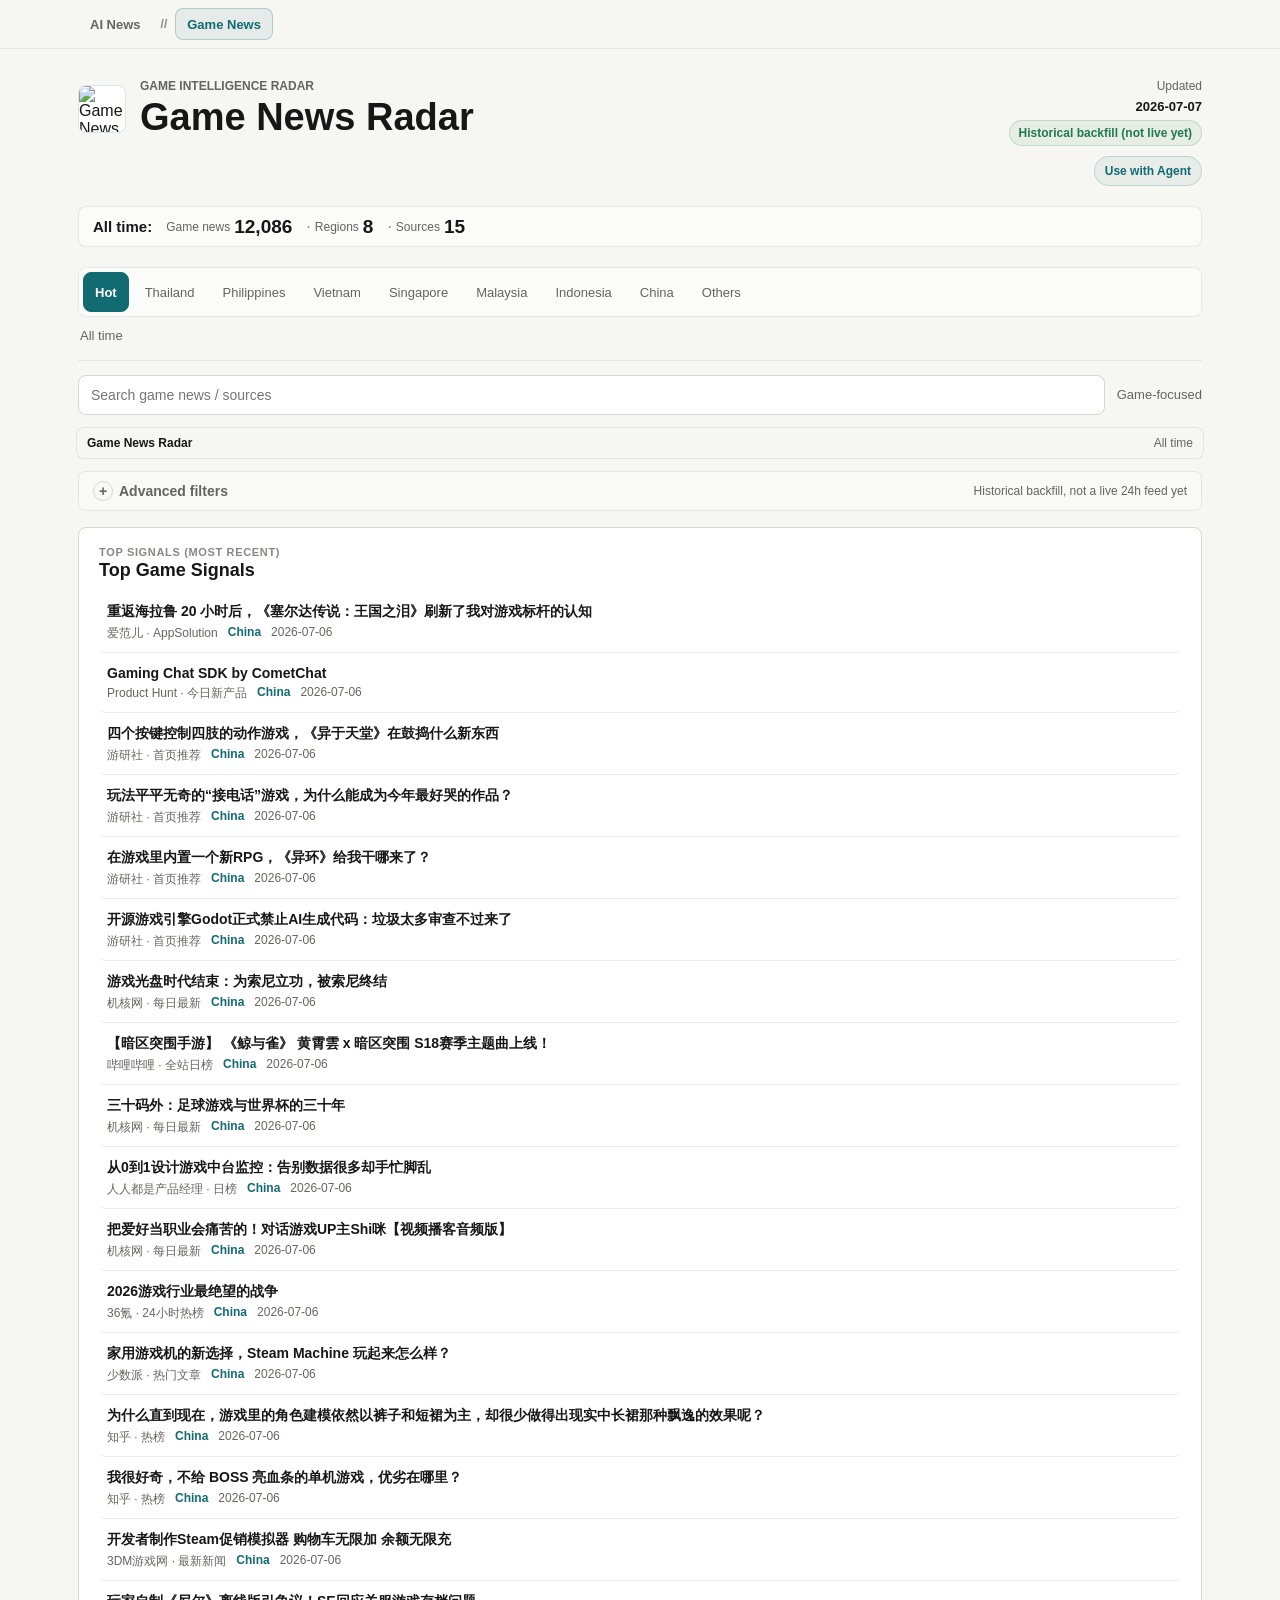
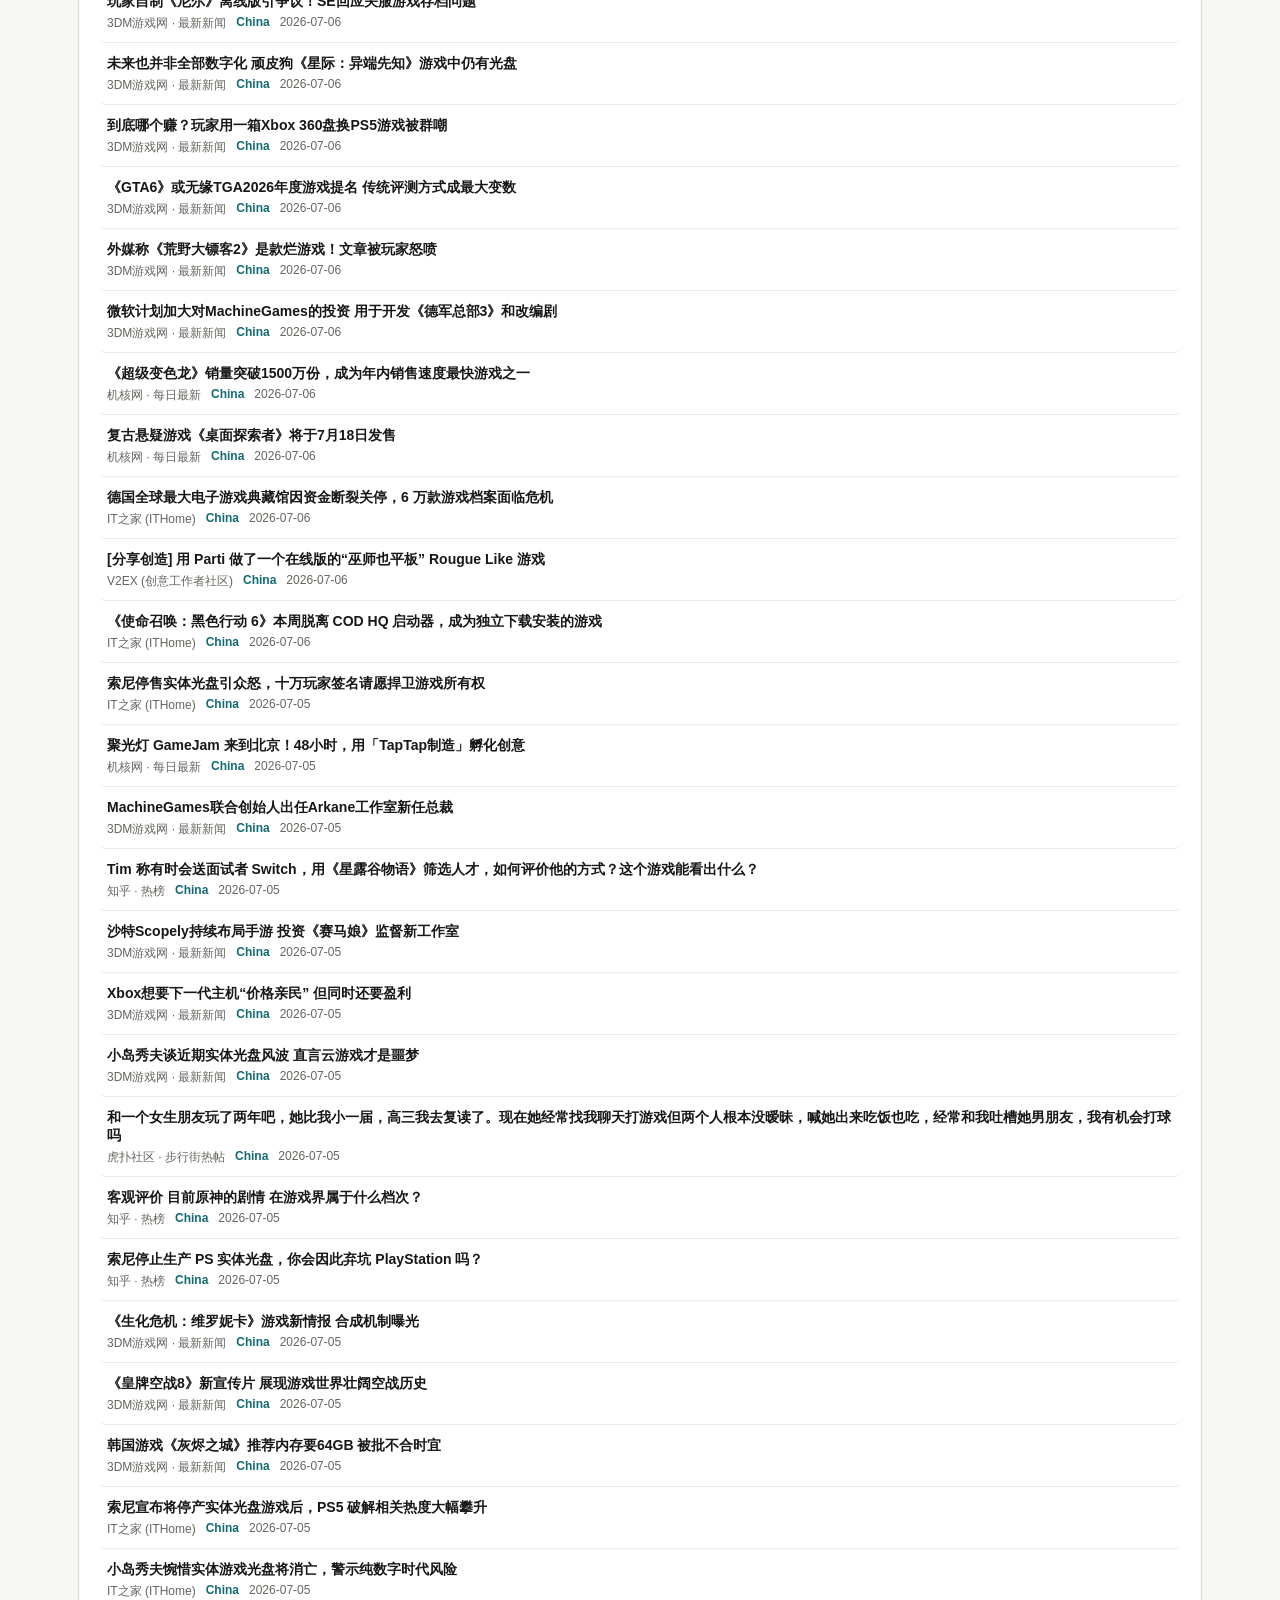
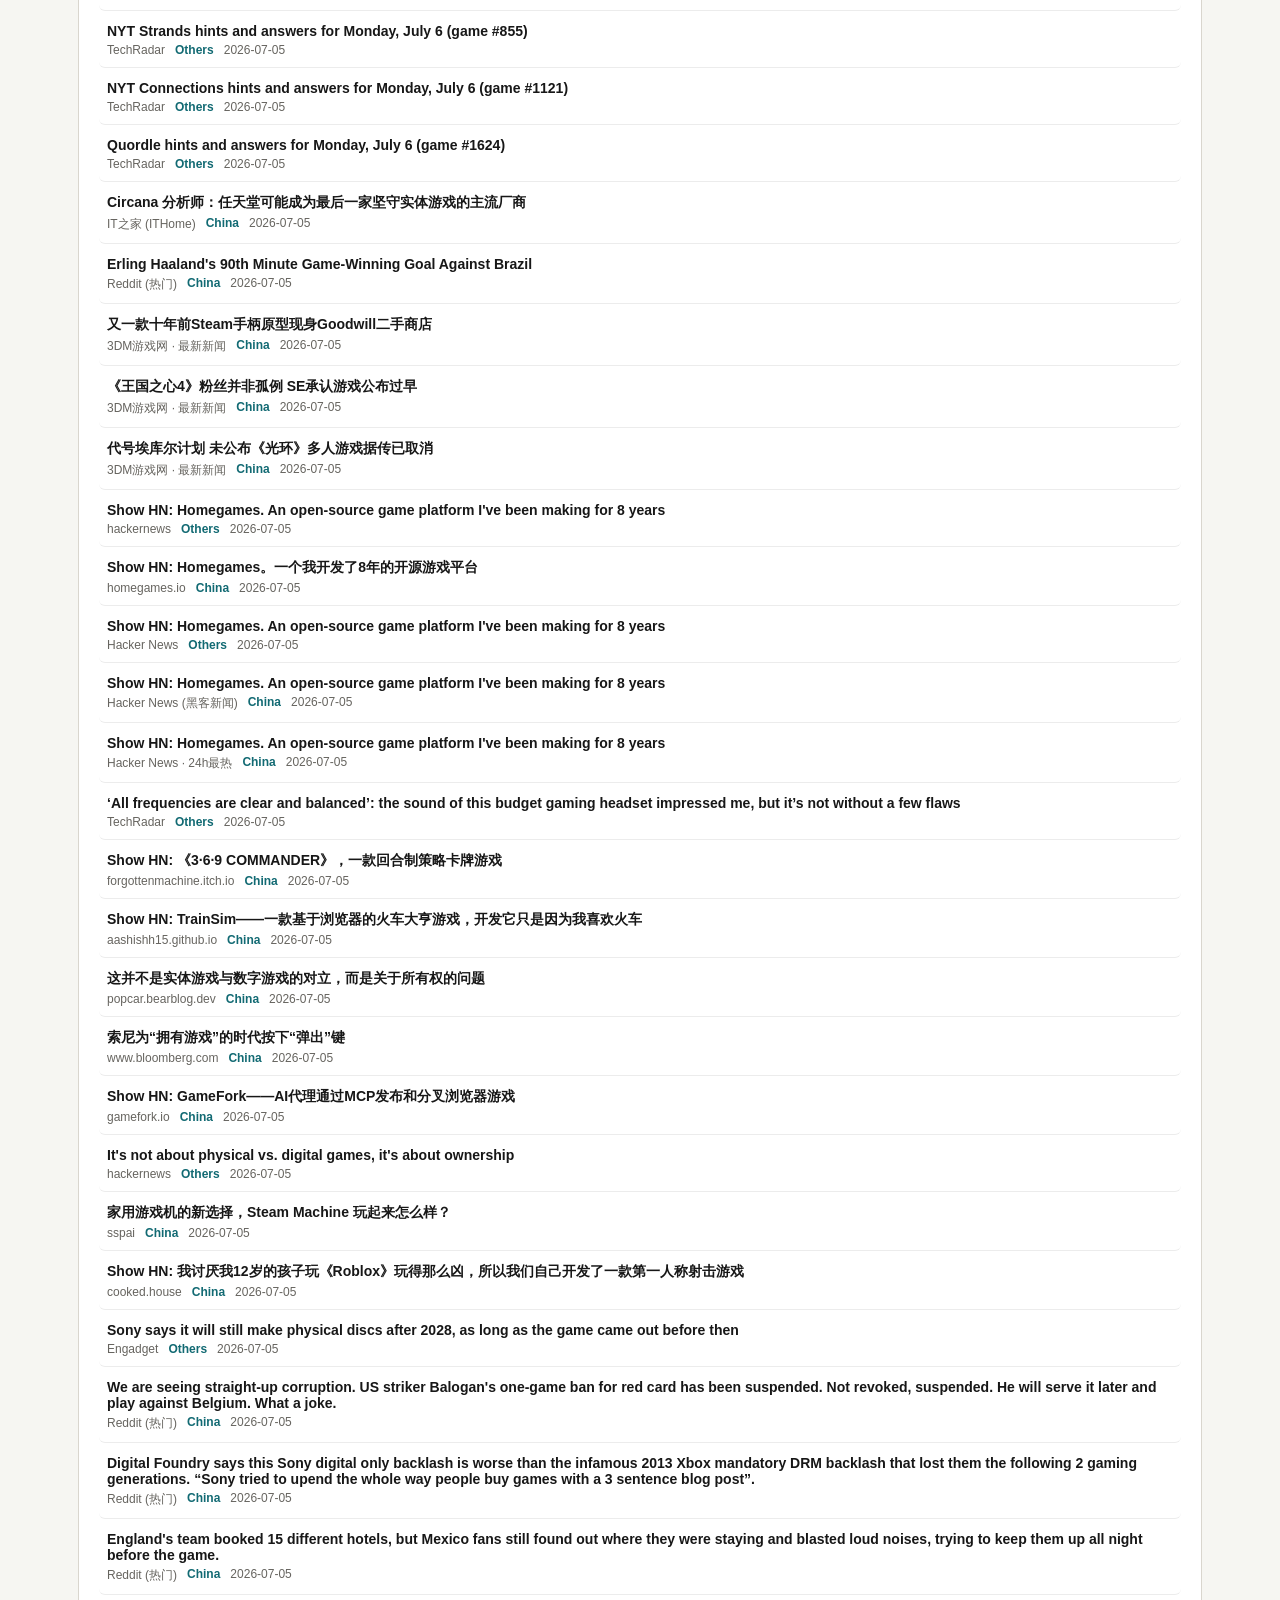
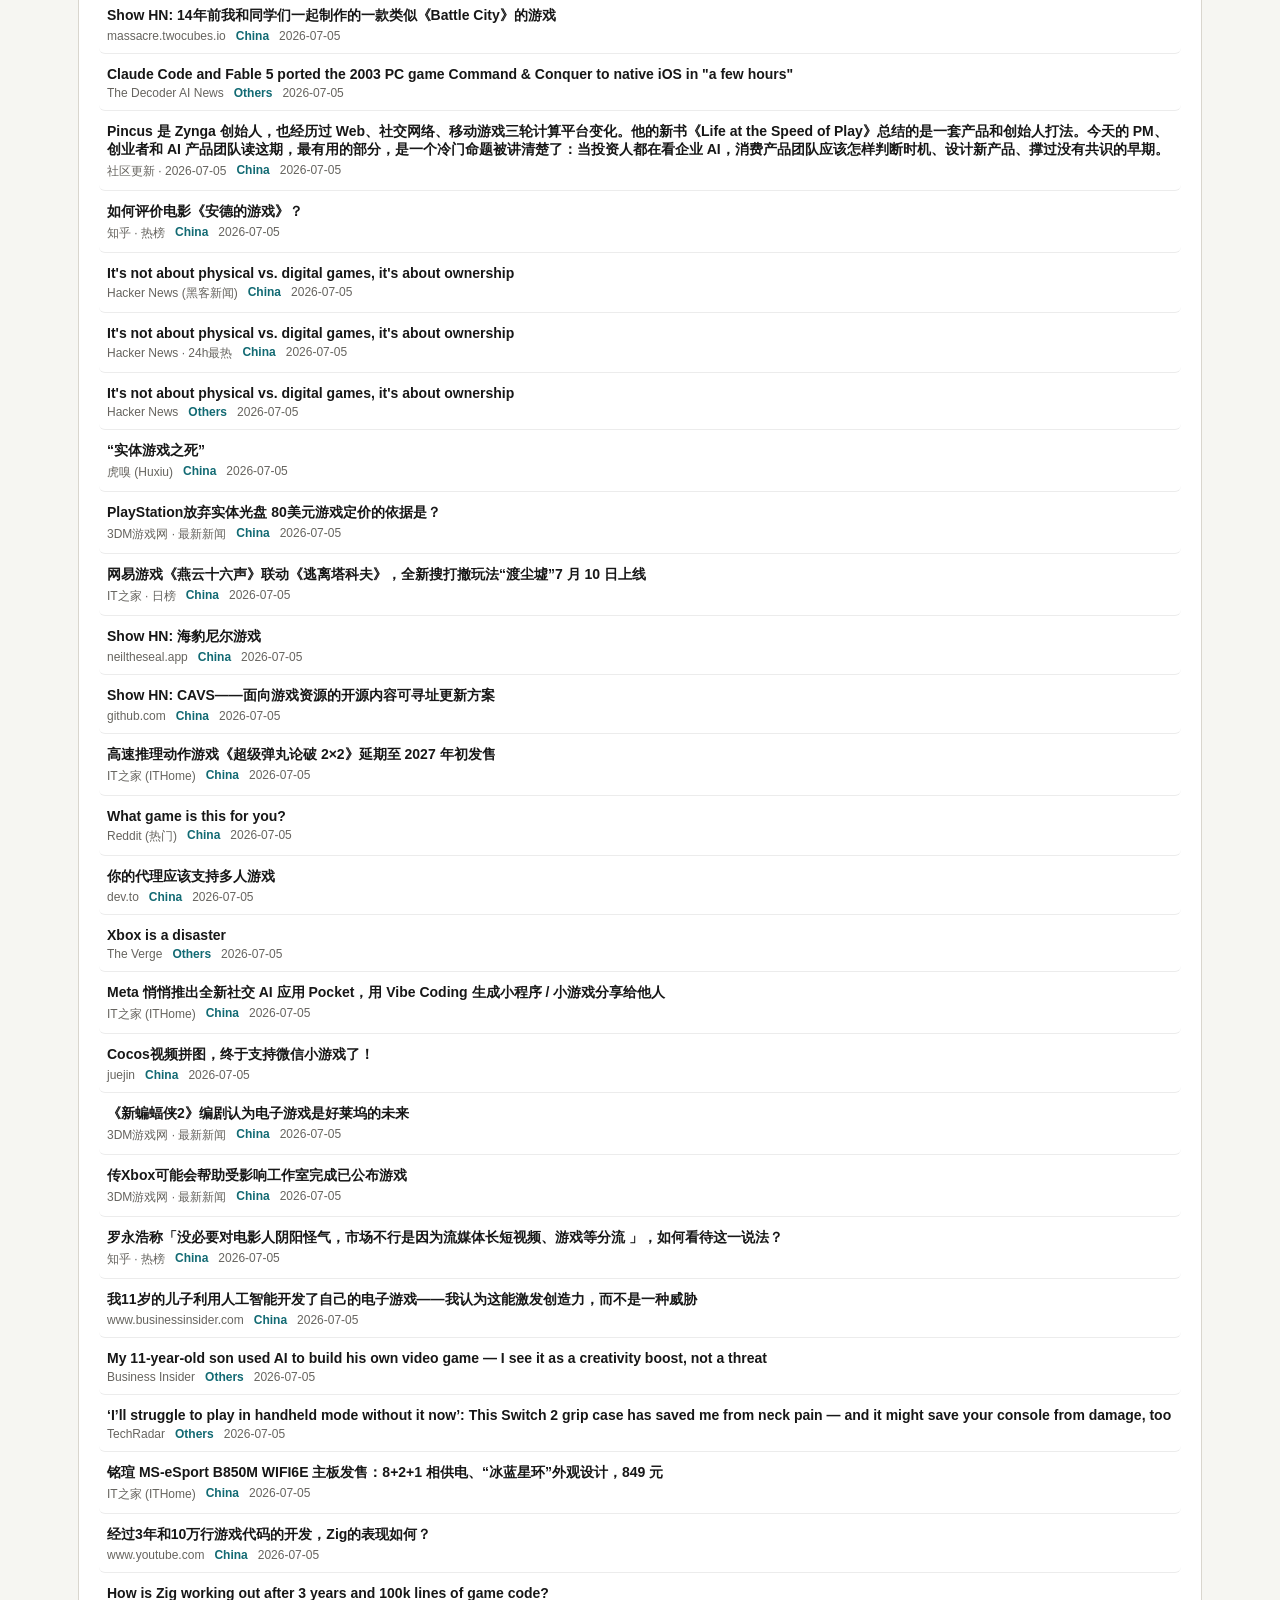
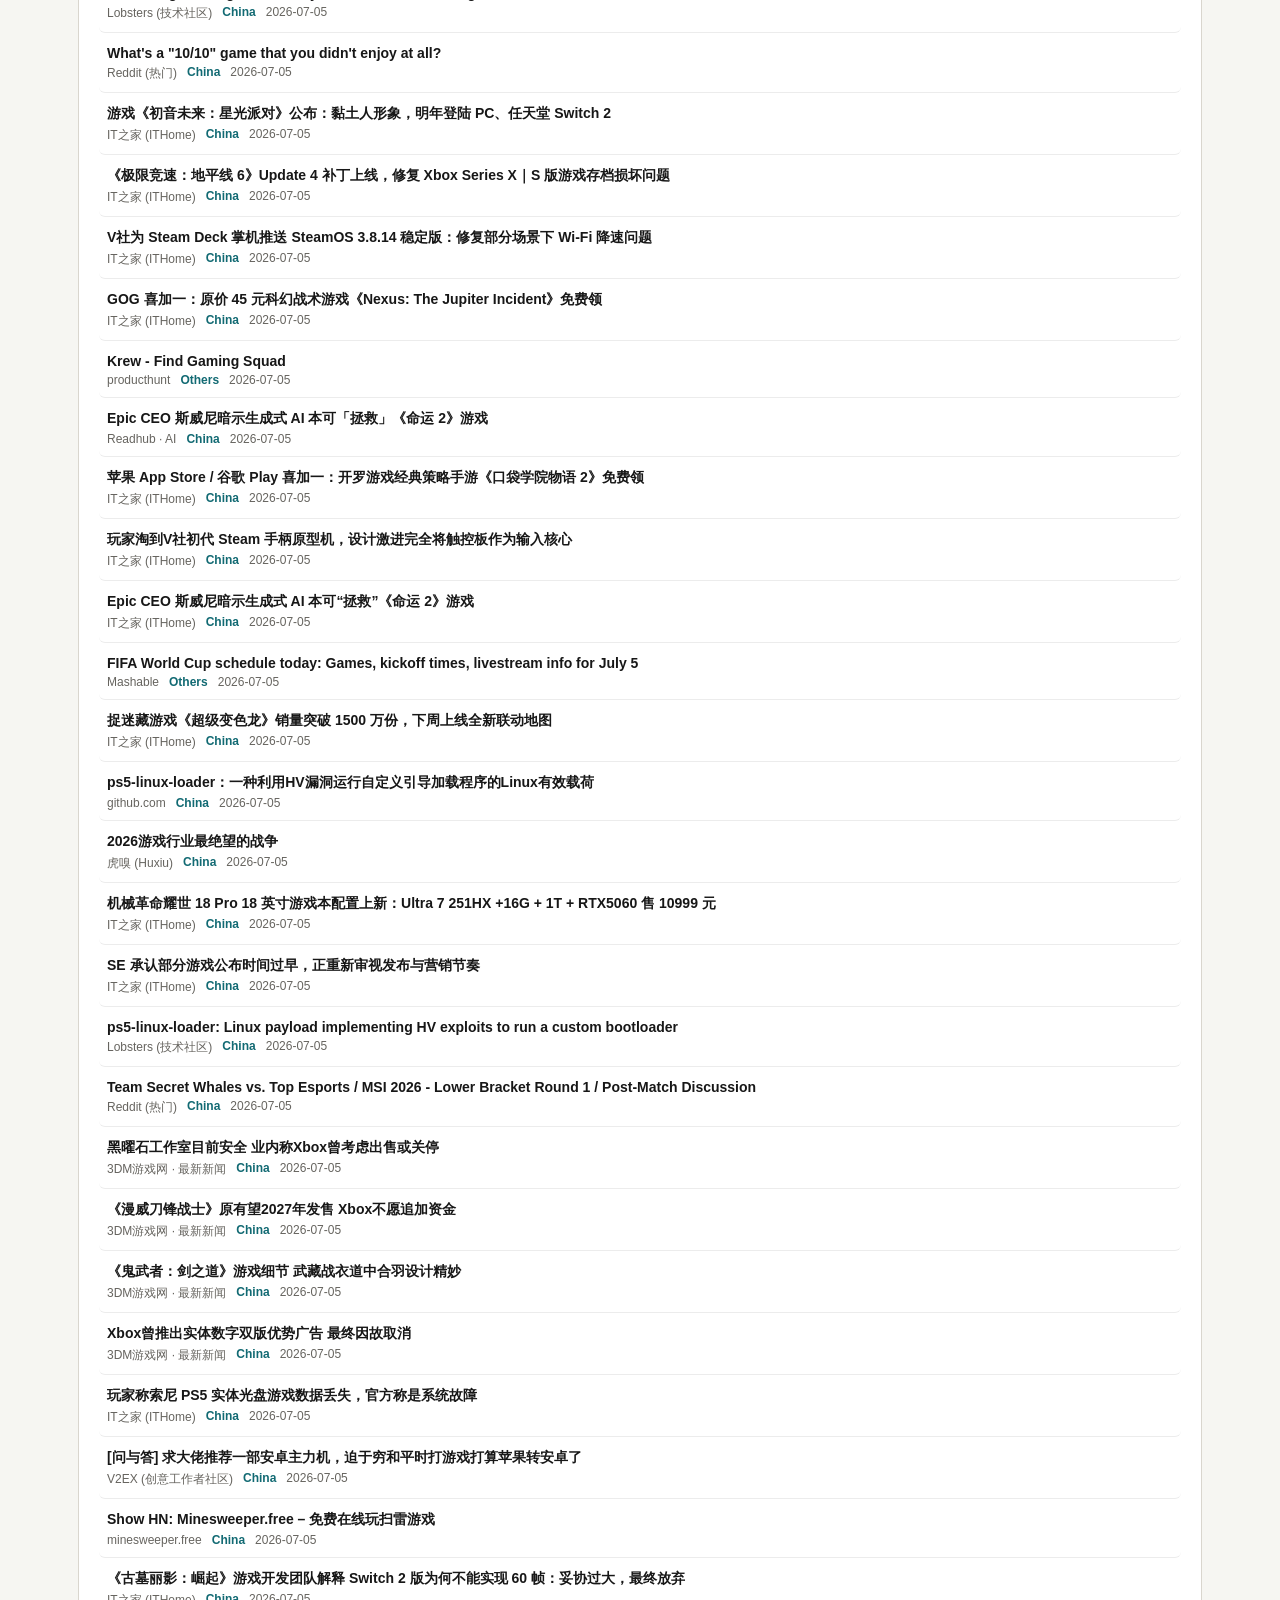
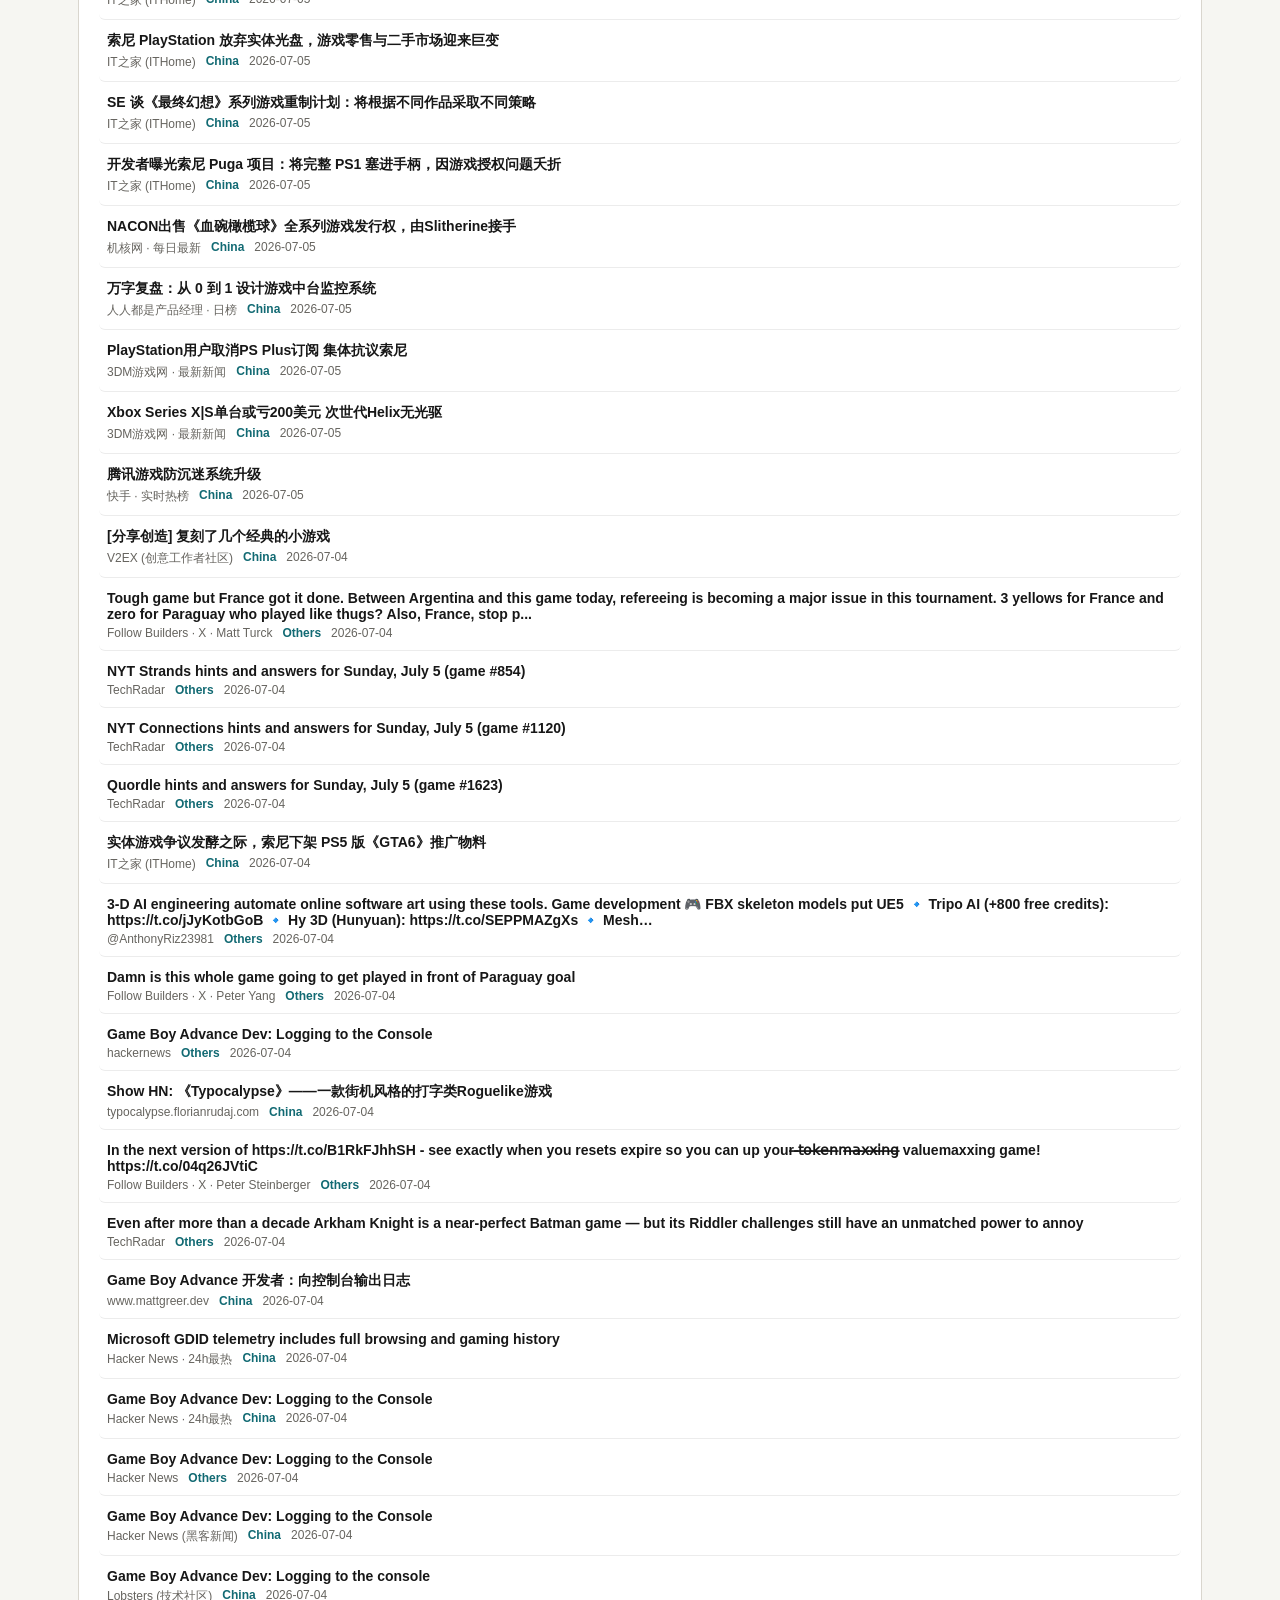
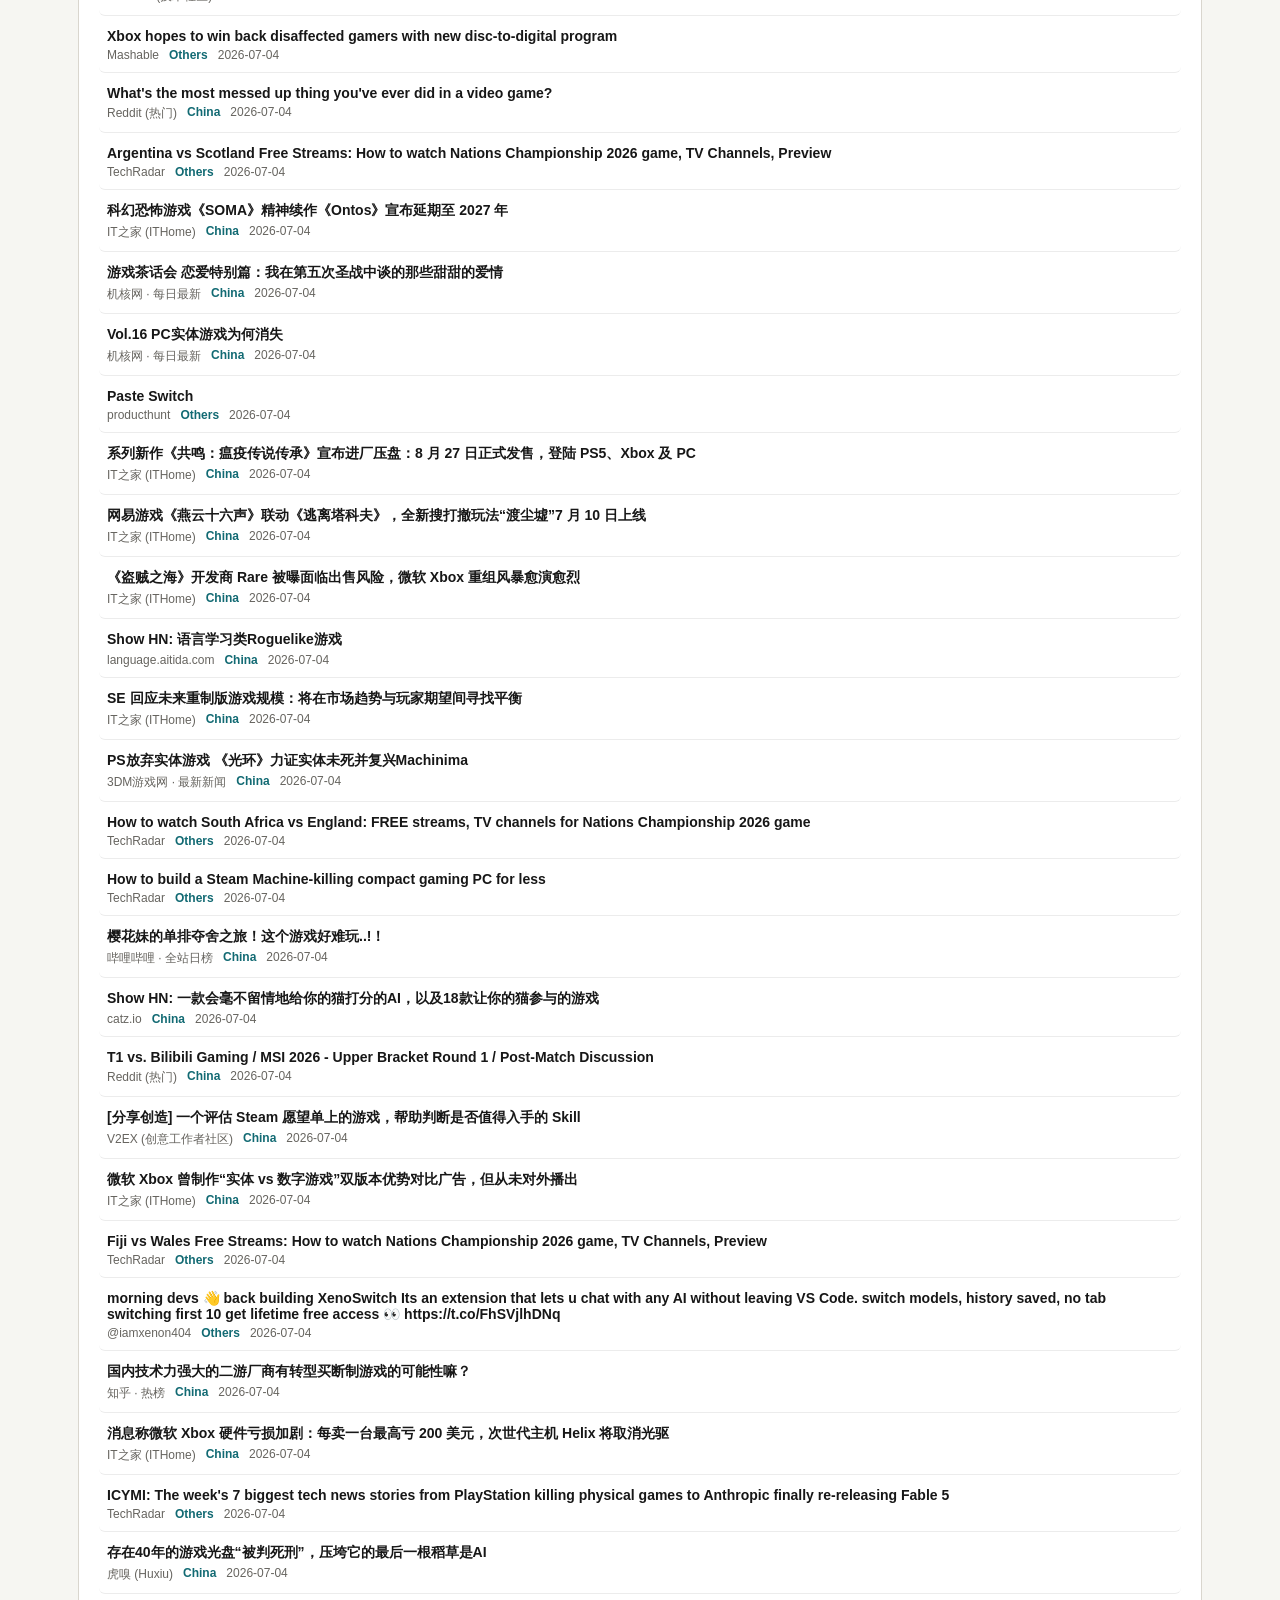
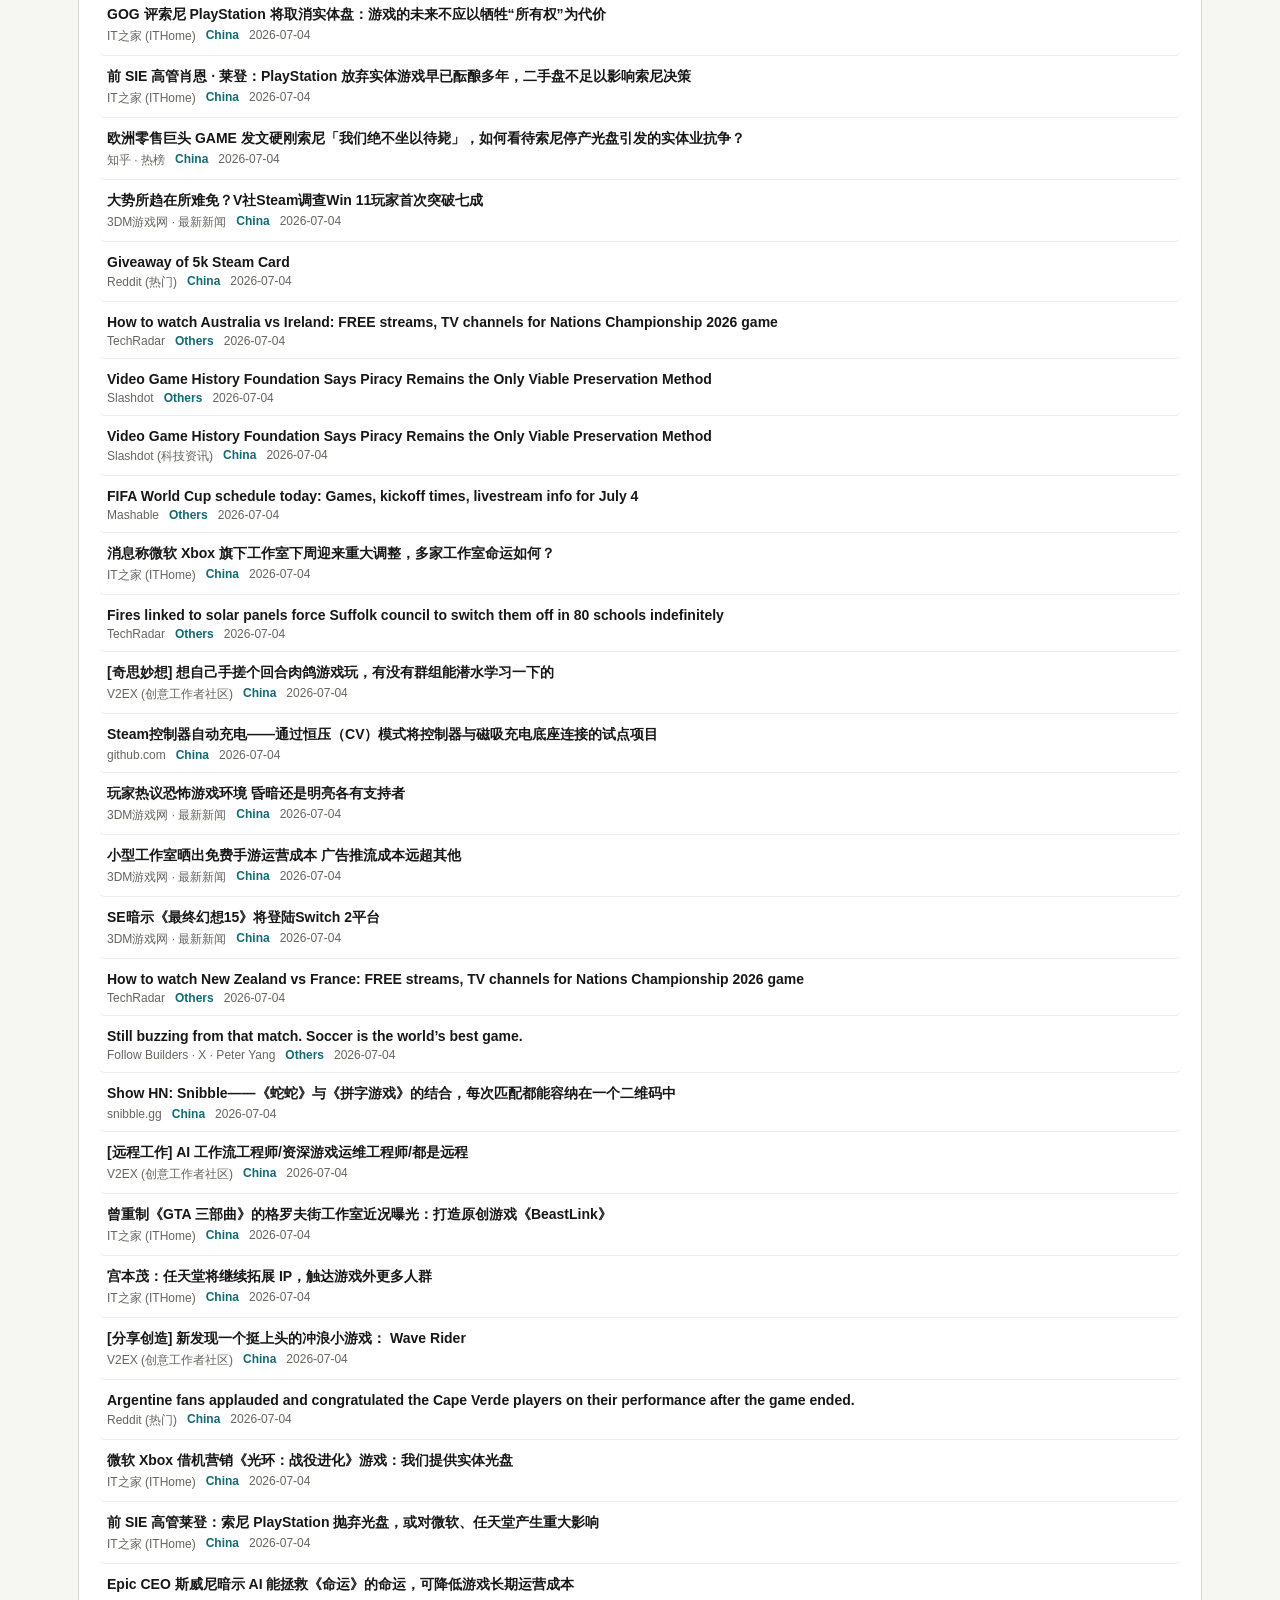
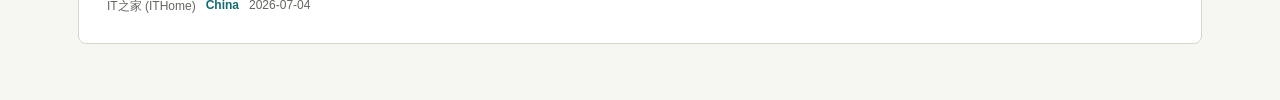
==== commit f7561773: "feat(game-news): wire up Game News Radar with region tabs and Others bucket Build data/game-news.jso" ====
--- a/game.html
+++ b/game.html
@@ -33,7 +33,7 @@
     <link rel="icon" href="./assets/icons/favicon-32.png" sizes="32x32" type="image/png" />
     <link rel="apple-touch-icon" href="./assets/icons/apple-touch-icon.png" sizes="180x180" />
     <link rel="manifest" href="./site.webmanifest" />
-    <link rel="stylesheet" href="./assets/styles.css?v=game-frame-0706" />
+    <link rel="stylesheet" href="./assets/styles.css?v=game-frame-0707" />
   </head>
   <body>
     <nav class="vertical-nav" aria-label="News verticals">
@@ -56,8 +56,8 @@
         </div>
         <div class="hero-meta">
           <span class="updated-label">Updated</span>
-          <span class="updated">Pending source setup</span>
-          <span class="source-status-pill warn">Game sources pending</span>
+          <span class="updated" id="gameUpdatedLabel">Loading…</span>
+          <span class="source-status-pill warn" id="gameStatusPill">Loading sources</span>
           <div class="hero-links" aria-label="Project links">
             <a
               class="hero-link"
@@ -69,72 +69,69 @@
         </div>
 
         <section class="stats" aria-label="Game news stats">
-          <strong class="stat-prefix">Last 24 hours:</strong>
-          <span class="stat"><span class="k">Game news</span><span class="v">Setup</span></span>
-          <span class="stat"><span class="k">Regions</span><span class="v">7</span></span>
-          <span class="stat"><span class="k">Sources</span><span class="v">Pending</span></span>
+          <strong class="stat-prefix" id="gameStatsPrefix">All time:</strong>
+          <span class="stat"><span class="k">Game news</span><span class="v" id="gameStatCount">–</span></span>
+          <span class="stat"><span class="k">Regions</span><span class="v">8</span></span>
+          <span class="stat"><span class="k">Sources</span><span class="v" id="gameStatSources">–</span></span>
         </section>
 
         <section class="section-nav-wrap" aria-label="Game news sections">
-          <div class="section-tabs" role="tablist" aria-label="Game news sections">
-            <button class="section-tab active" type="button"><span>Hot</span></button>
-            <button class="section-tab" type="button"><span>Thailand</span></button>
-            <button class="section-tab" type="button"><span>Philippines</span></button>
-            <button class="section-tab" type="button"><span>Vietnam</span></button>
-            <button class="section-tab" type="button"><span>Singapore</span></button>
-            <button class="section-tab" type="button"><span>Malaysia</span></button>
-            <button class="section-tab" type="button"><span>Indonesia</span></button>
-            <button class="section-tab" type="button"><span>China</span></button>
+          <div class="section-tabs" role="tablist" aria-label="Game news sections" id="gameTabs">
+            <button class="section-tab active" type="button" data-region="ALL"><span>Hot</span></button>
+            <button class="section-tab" type="button" data-region="TH"><span>Thailand</span></button>
+            <button class="section-tab" type="button" data-region="PH"><span>Philippines</span></button>
+            <button class="section-tab" type="button" data-region="VN"><span>Vietnam</span></button>
+            <button class="section-tab" type="button" data-region="SG"><span>Singapore</span></button>
+            <button class="section-tab" type="button" data-region="MY"><span>Malaysia</span></button>
+            <button class="section-tab" type="button" data-region="ID"><span>Indonesia</span></button>
+            <button class="section-tab" type="button" data-region="CN"><span>China</span></button>
+            <button class="section-tab" type="button" data-region="OTHERS"><span>Others</span></button>
           </div>
-          <div class="section-summary">Last 24 hours</div>
+          <div class="section-summary" id="gameSectionSummary">All time</div>
         </section>
       </header>
 
       <section class="primary-controls">
-        <input type="search" placeholder="Search game news / sources" />
+        <input type="search" id="gameSearch" placeholder="Search game news / sources" />
         <div class="mode-hint">Game-focused</div>
       </section>
 
       <div class="sticky-summary-bar" aria-label="Current view summary">
         <strong>Game News Radar</strong>
-        <span>Last 24 hours</span>
+        <span id="gameStickySummary">All time</span>
       </div>
 
       <details class="advanced-panel">
         <summary>
           <span>Advanced filters</span>
-          <span class="advanced-summary">Game source setup pending</span>
+          <span class="advanced-summary" id="gameAdvancedSummary">Historical backfill, not a live 24h feed yet</span>
         </summary>
         <div class="advanced-content">
           <div class="advanced-controls">
             <label class="field">
               <span>Time range</span>
               <select aria-label="Time range">
-                <option value="24h">Last 24 hours</option>
+                <option value="all">All time (historical backfill)</option>
               </select>
             </label>
             <label class="field">
               <span>Region</span>
-              <select>
-                <option value="">All regions</option>
-                <option value="th">Thailand</option>
-                <option value="ph">Philippines</option>
-                <option value="vn">Vietnam</option>
-                <option value="sg">Singapore</option>
-                <option value="my">Malaysia</option>
-                <option value="id">Indonesia</option>
-                <option value="cn">China</option>
+              <select id="gameRegionSelect">
+                <option value="ALL">All regions</option>
+                <option value="TH">Thailand</option>
+                <option value="PH">Philippines</option>
+                <option value="VN">Vietnam</option>
+                <option value="SG">Singapore</option>
+                <option value="MY">Malaysia</option>
+                <option value="ID">Indonesia</option>
+                <option value="CN">China</option>
+                <option value="OTHERS">Others</option>
               </select>
             </label>
             <label class="field">
               <span>Content type</span>
-              <select>
-                <option value="">All game news</option>
-                <option value="launch">Launches / releases</option>
-                <option value="update">Updates / patches</option>
-                <option value="business">Studio / business</option>
-                <option value="platform">Platform / store</option>
-                <option value="esports">Esports</option>
+              <select disabled>
+                <option value="">All game news (content-type tagging not built yet)</option>
               </select>
             </label>
           </div>
@@ -144,12 +141,15 @@
       <section class="panel">
         <div class="panel-head">
           <div>
-            <p class="eyebrow">TODAY'S SIGNALS</p>
-            <h2>Today's Key Signals</h2>
+            <p class="eyebrow" id="gamePanelEyebrow">TOP SIGNALS</p>
+            <h2 id="gamePanelTitle">Top Game Signals</h2>
           </div>
         </div>
-        <div class="empty-state">Game news sources are ready to be wired in the next step.</div>
+        <div id="gamePanelBody">
+          <div class="empty-state">Loading game news…</div>
+        </div>
       </section>
     </main>
+    <script src="./assets/game.js" defer></script>
   </body>
 </html>
--- a/assets/styles.css
+++ b/assets/styles.css
@@ -2841,3 +2841,84 @@
     box-shadow: none;
   }
 }
+
+/* Game News Radar (game.html) */
+
+.panel {
+  background: var(--surface);
+  border: 1px solid var(--line);
+  border-radius: var(--radius);
+  padding: 18px 20px;
+  margin-top: 16px;
+}
+
+.panel-head {
+  display: flex;
+  align-items: baseline;
+  justify-content: space-between;
+  gap: 12px;
+  margin-bottom: 12px;
+}
+
+.panel-head h2 {
+  margin: 2px 0 0;
+  font-size: 18px;
+}
+
+.eyebrow {
+  margin: 0;
+  font-size: 11px;
+  font-weight: 740;
+  letter-spacing: 0.06em;
+  color: var(--muted-soft);
+}
+
+.empty-state {
+  padding: 24px 4px;
+  color: var(--muted);
+  font-size: 14px;
+}
+
+.game-item-list {
+  display: flex;
+  flex-direction: column;
+  gap: 2px;
+}
+
+.game-item-row {
+  display: flex;
+  flex-direction: column;
+  gap: 4px;
+  padding: 10px 8px;
+  border-radius: 6px;
+  text-decoration: none;
+  color: inherit;
+  border-bottom: 1px solid var(--line-soft);
+}
+
+.game-item-row:last-child {
+  border-bottom: none;
+}
+
+.game-item-row:hover {
+  background: var(--surface-alt);
+}
+
+.game-item-title {
+  font-size: 14px;
+  font-weight: 640;
+  color: var(--ink);
+}
+
+.game-item-meta {
+  display: flex;
+  flex-wrap: wrap;
+  gap: 10px;
+  font-size: 12px;
+  color: var(--muted);
+}
+
+.game-item-region {
+  color: var(--accent);
+  font-weight: 700;
+}
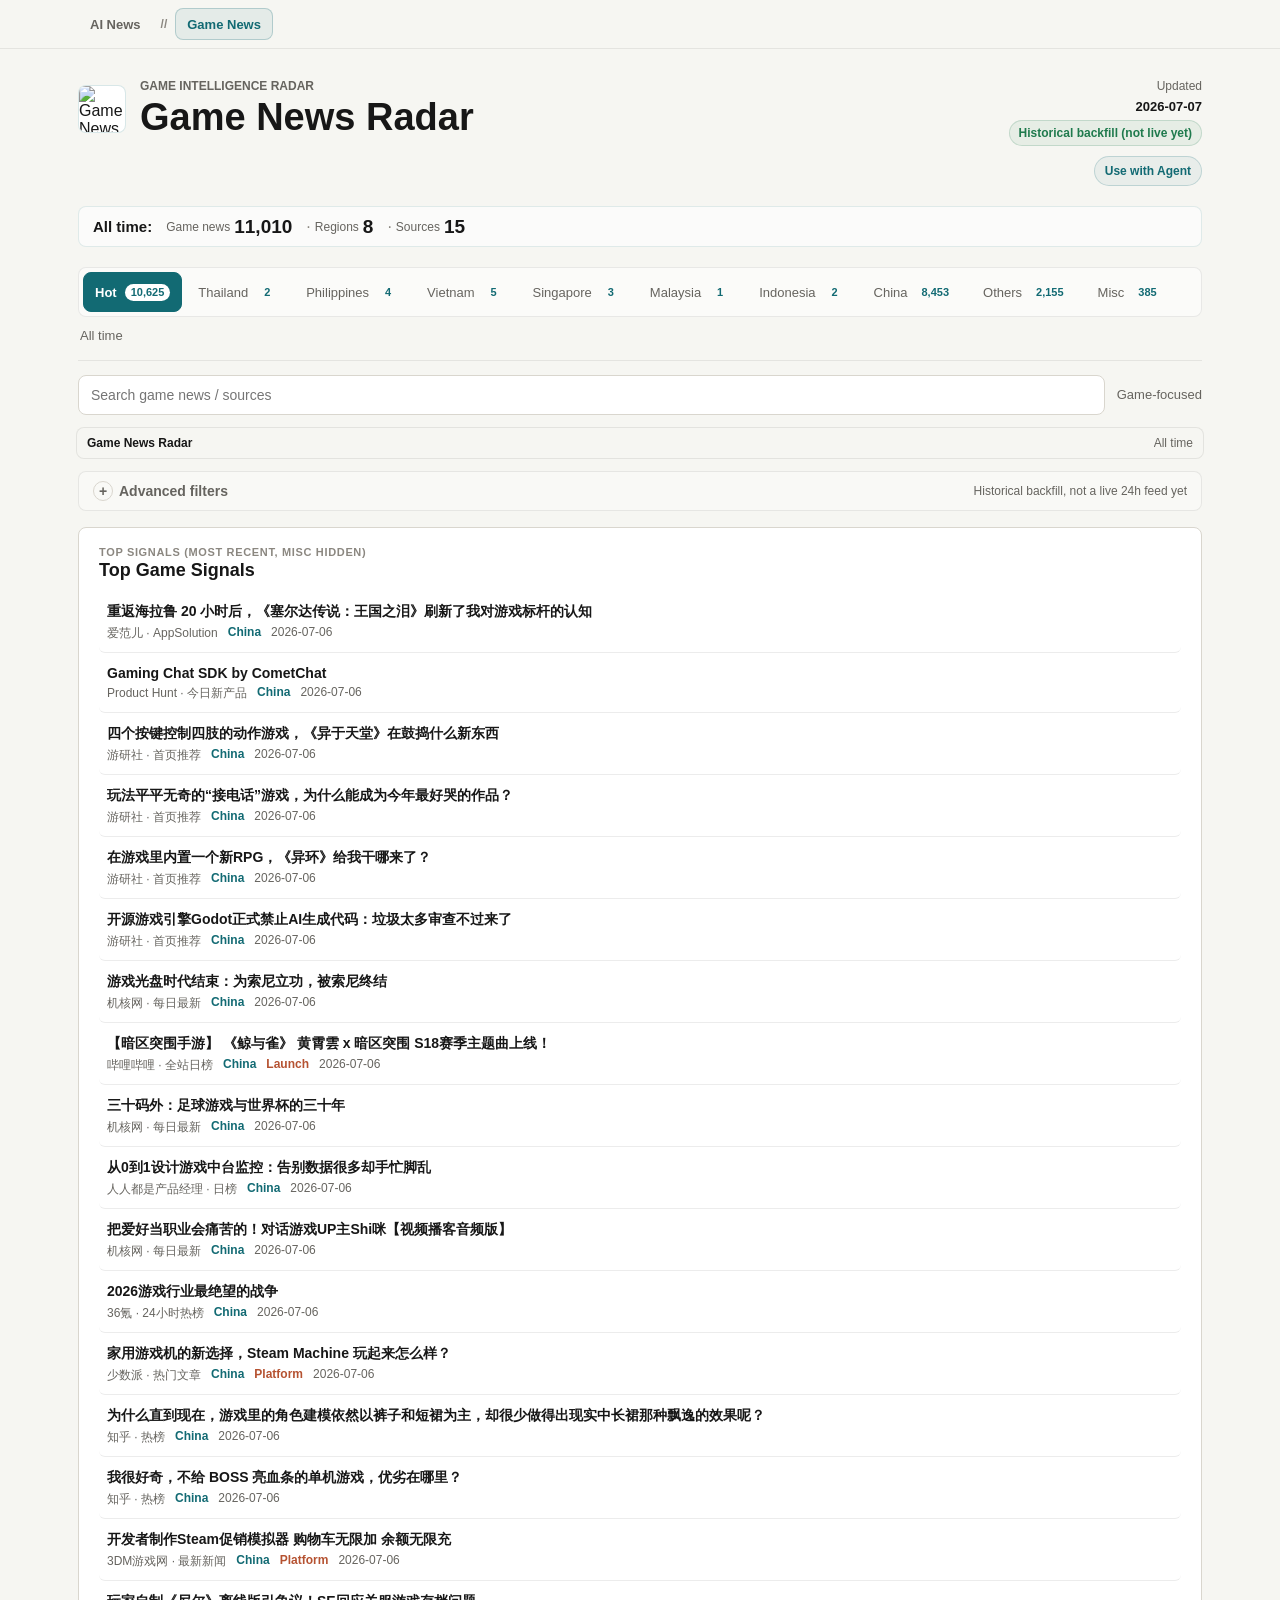
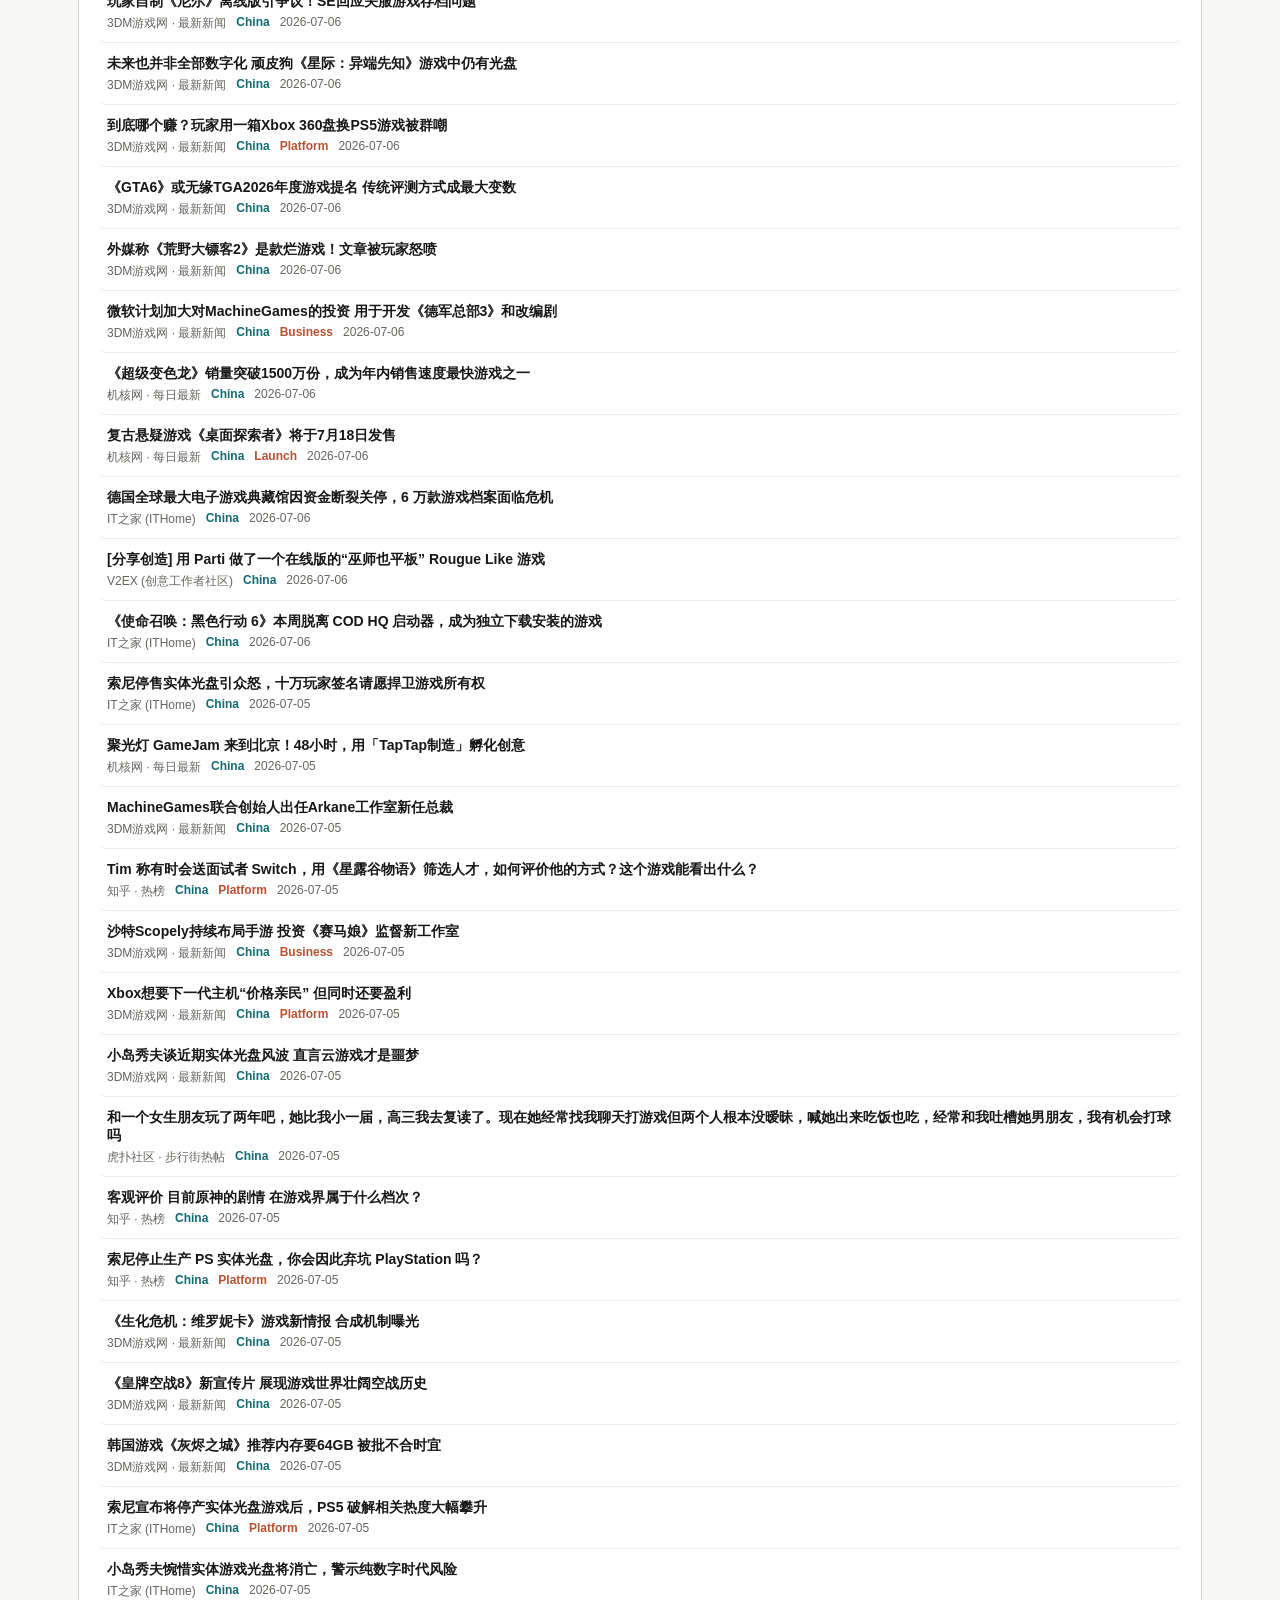
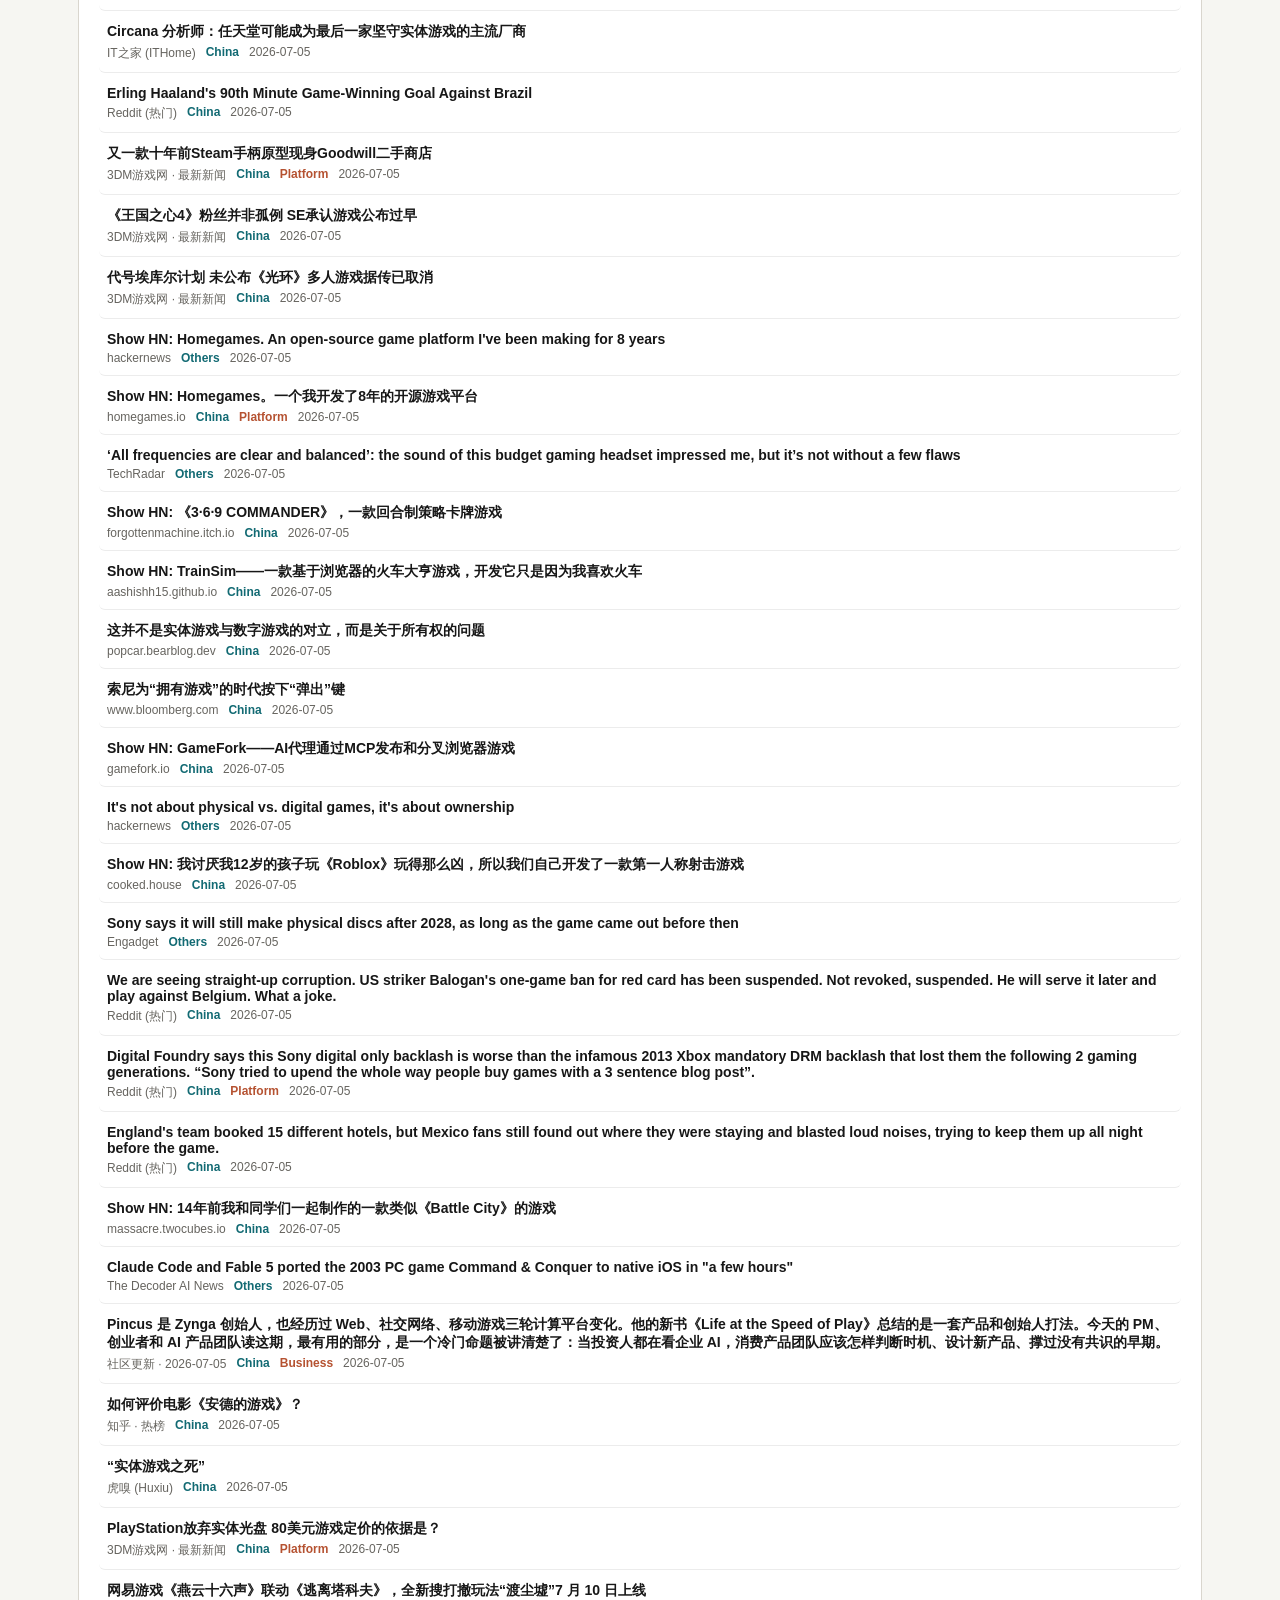
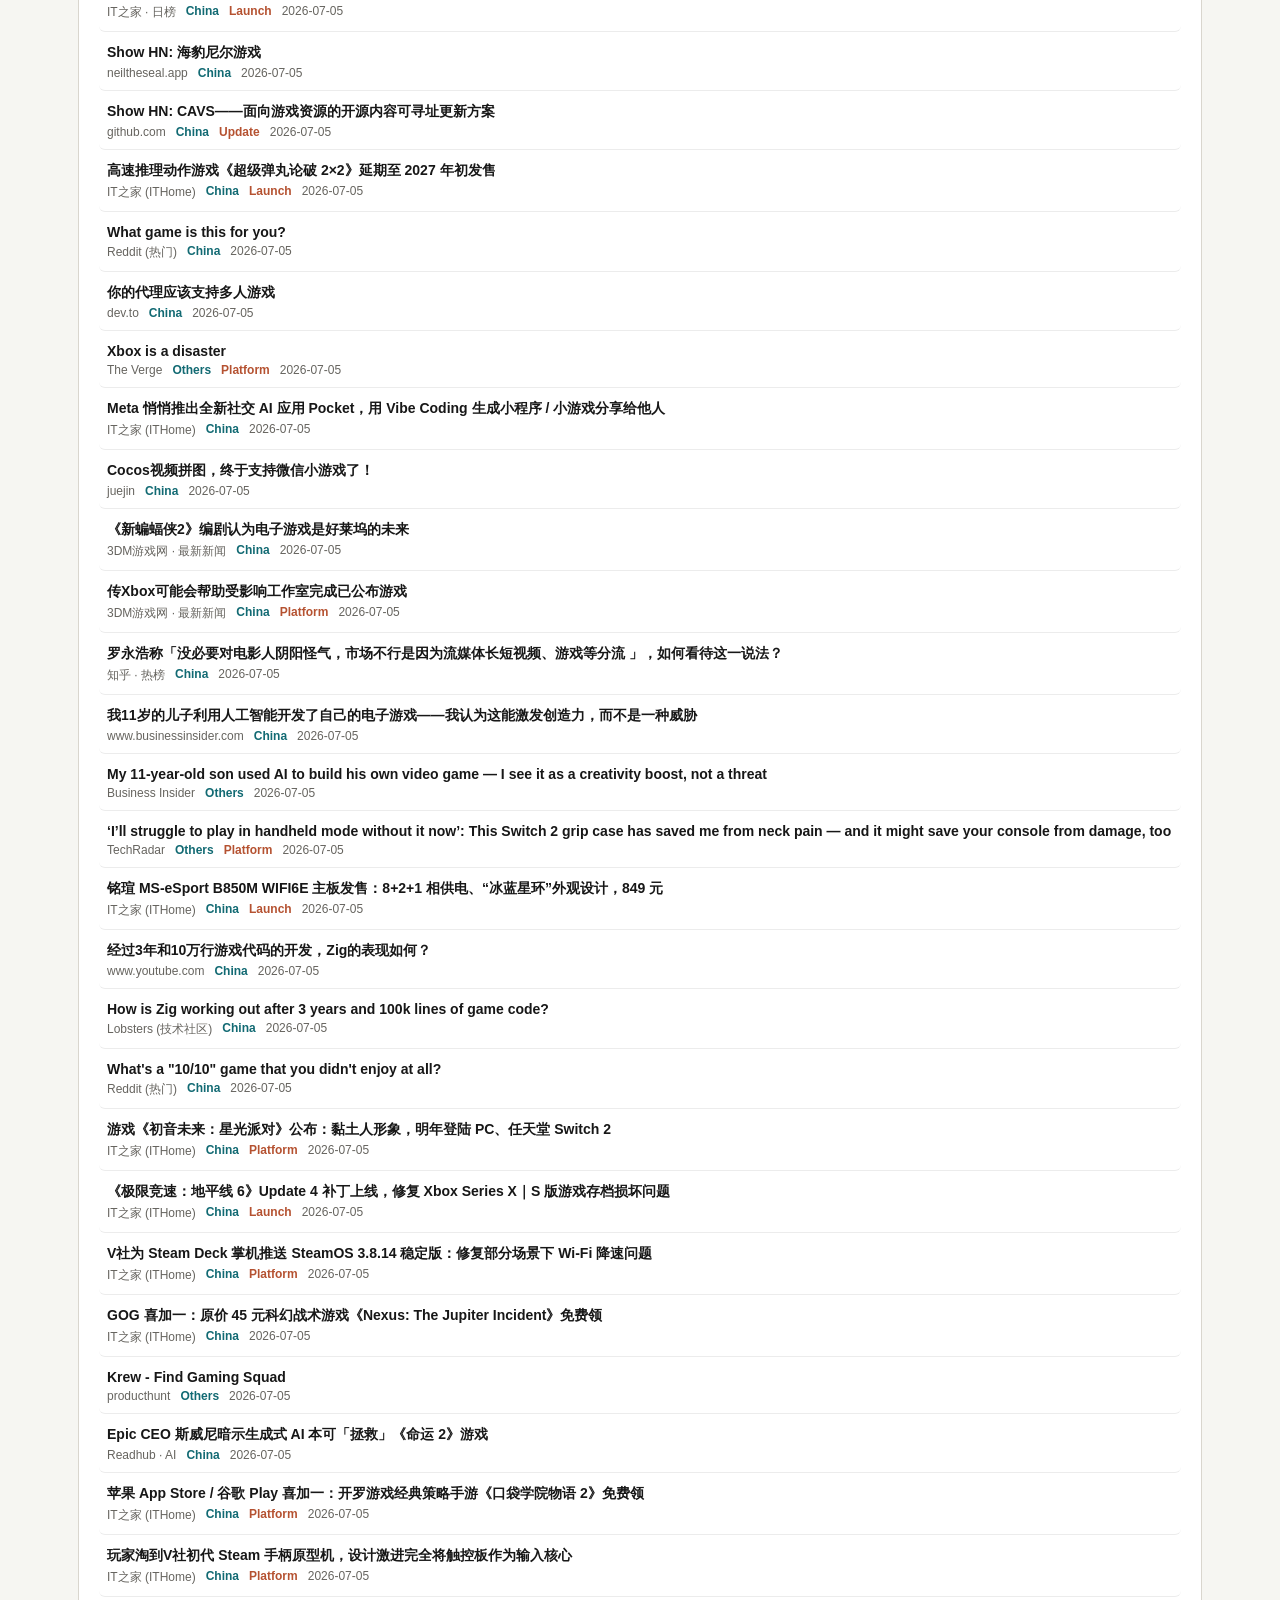
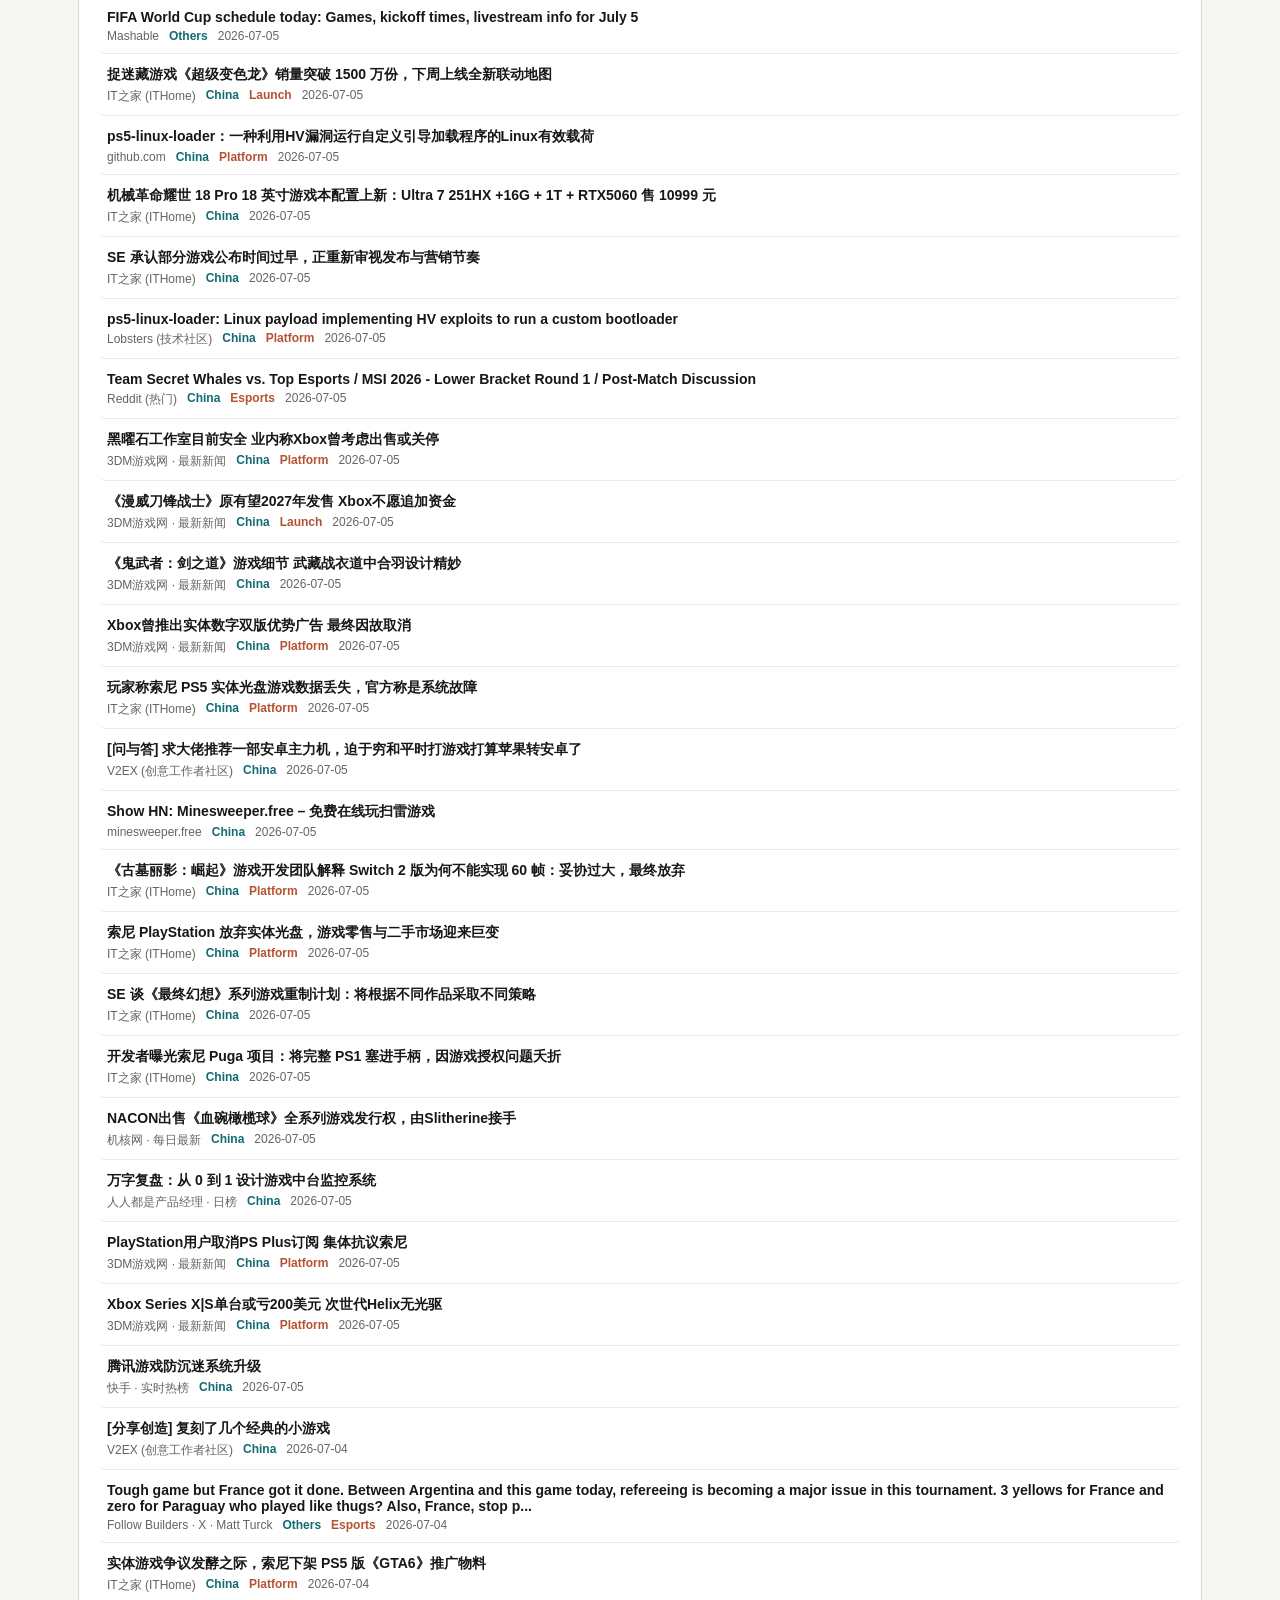
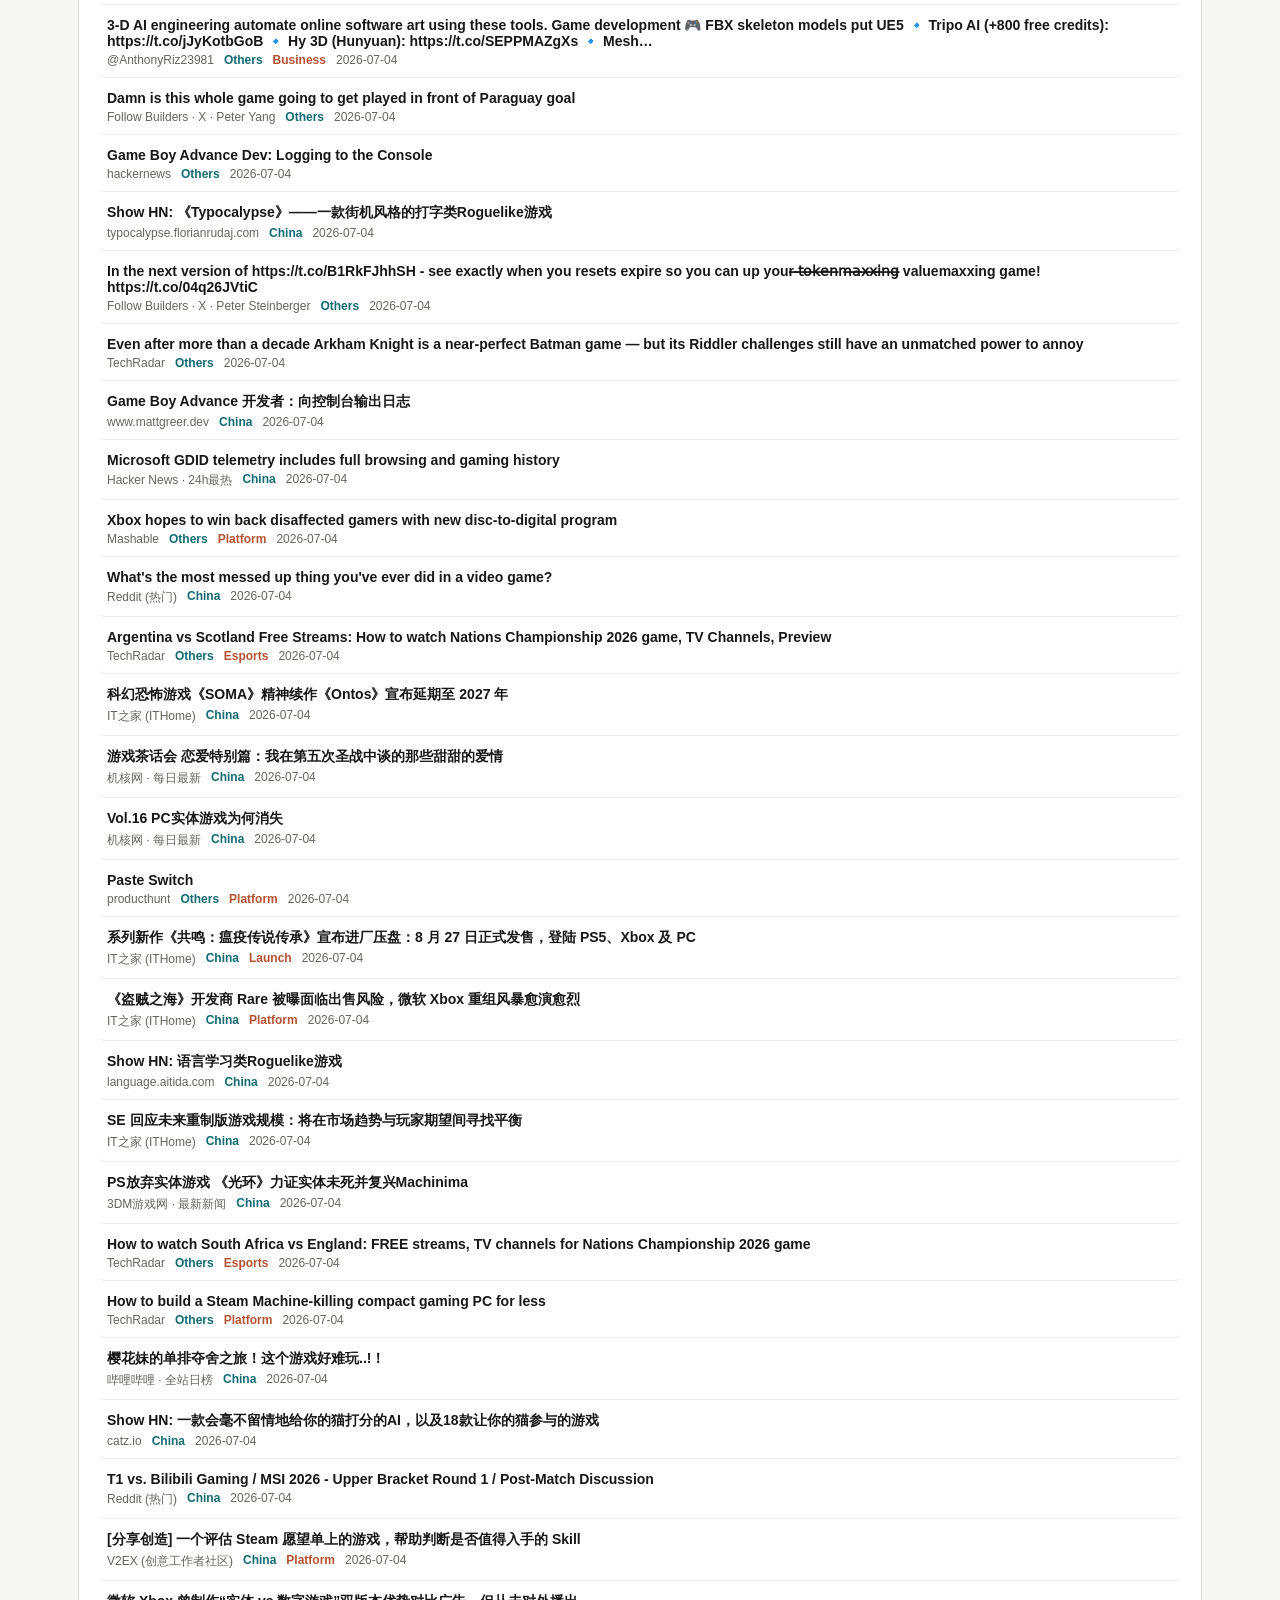
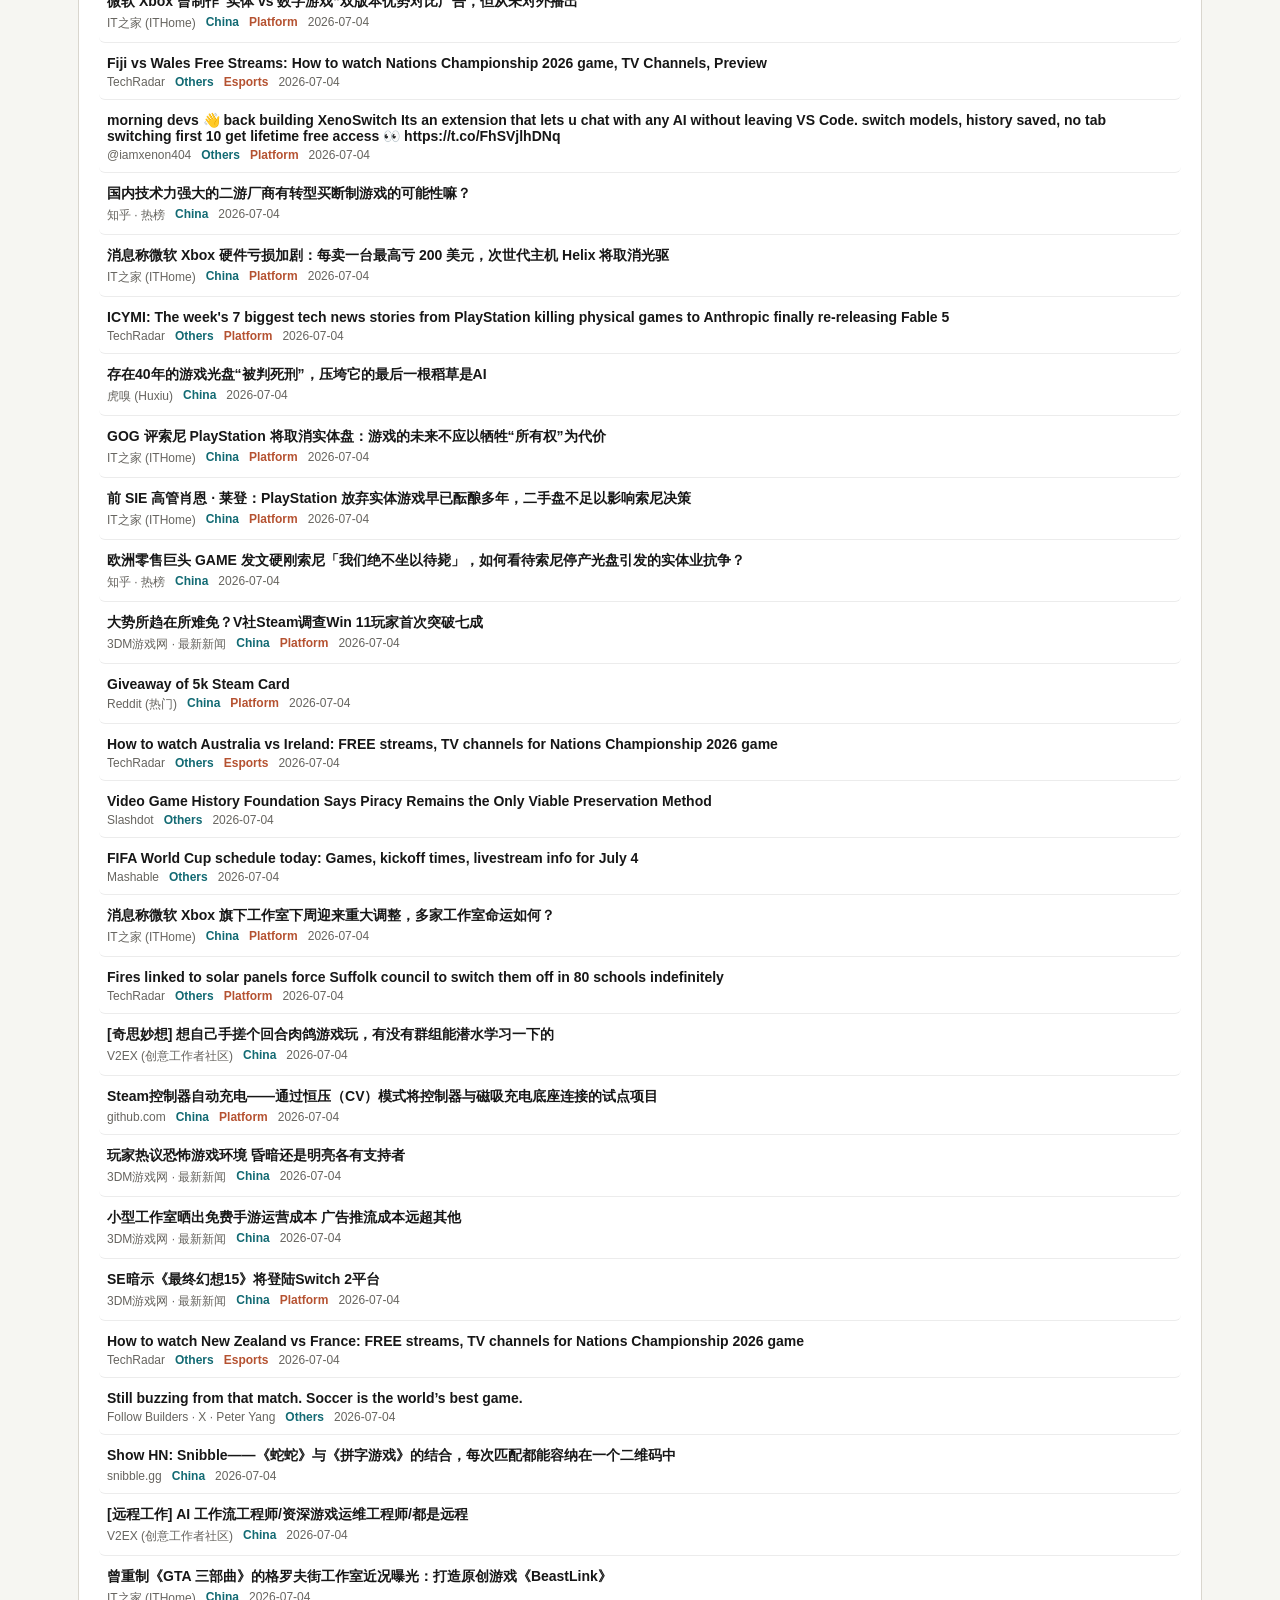
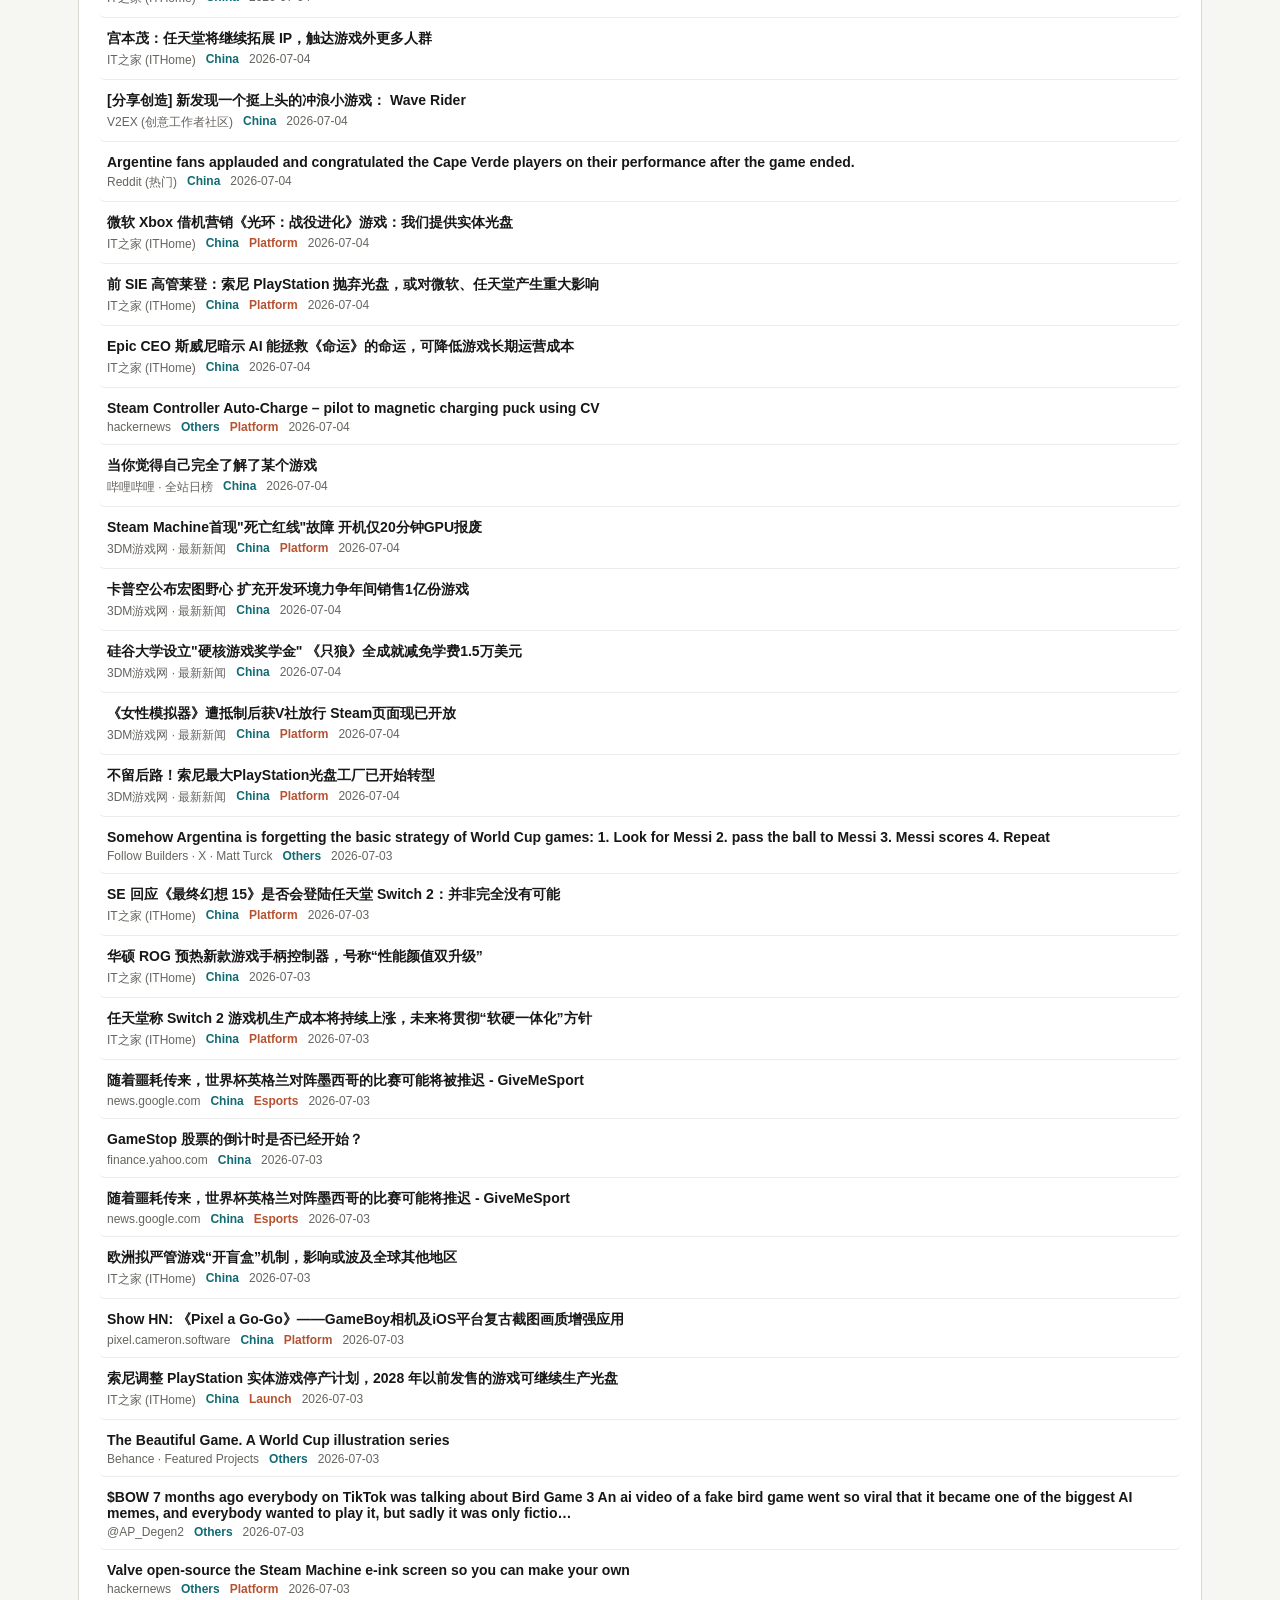
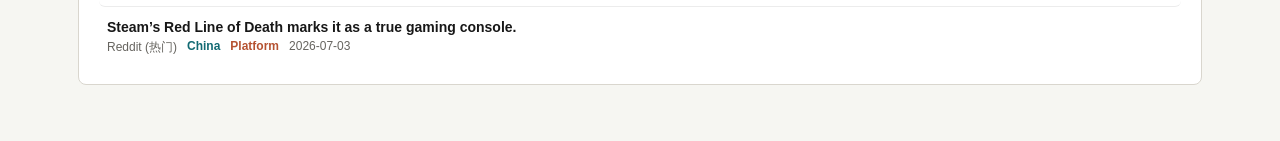
==== commit b05cb183: "fix(game-news): tab counts, tokenized search, content types, Misc bucket Four fixes from UI review: " ====
--- a/game.html
+++ b/game.html
@@ -77,15 +77,16 @@
 
         <section class="section-nav-wrap" aria-label="Game news sections">
           <div class="section-tabs" role="tablist" aria-label="Game news sections" id="gameTabs">
-            <button class="section-tab active" type="button" data-region="ALL"><span>Hot</span></button>
-            <button class="section-tab" type="button" data-region="TH"><span>Thailand</span></button>
-            <button class="section-tab" type="button" data-region="PH"><span>Philippines</span></button>
-            <button class="section-tab" type="button" data-region="VN"><span>Vietnam</span></button>
-            <button class="section-tab" type="button" data-region="SG"><span>Singapore</span></button>
-            <button class="section-tab" type="button" data-region="MY"><span>Malaysia</span></button>
-            <button class="section-tab" type="button" data-region="ID"><span>Indonesia</span></button>
-            <button class="section-tab" type="button" data-region="CN"><span>China</span></button>
-            <button class="section-tab" type="button" data-region="OTHERS"><span>Others</span></button>
+            <button class="section-tab active" type="button" data-region="ALL"><span>Hot</span><strong>0</strong></button>
+            <button class="section-tab" type="button" data-region="TH"><span>Thailand</span><strong>0</strong></button>
+            <button class="section-tab" type="button" data-region="PH"><span>Philippines</span><strong>0</strong></button>
+            <button class="section-tab" type="button" data-region="VN"><span>Vietnam</span><strong>0</strong></button>
+            <button class="section-tab" type="button" data-region="SG"><span>Singapore</span><strong>0</strong></button>
+            <button class="section-tab" type="button" data-region="MY"><span>Malaysia</span><strong>0</strong></button>
+            <button class="section-tab" type="button" data-region="ID"><span>Indonesia</span><strong>0</strong></button>
+            <button class="section-tab" type="button" data-region="CN"><span>China</span><strong>0</strong></button>
+            <button class="section-tab" type="button" data-region="OTHERS"><span>Others</span><strong>0</strong></button>
+            <button class="section-tab" type="button" data-region="MISC"><span>Misc</span><strong>0</strong></button>
           </div>
           <div class="section-summary" id="gameSectionSummary">All time</div>
         </section>
@@ -126,12 +127,19 @@
                 <option value="ID">Indonesia</option>
                 <option value="CN">China</option>
                 <option value="OTHERS">Others</option>
+                <option value="MISC">Misc</option>
               </select>
             </label>
             <label class="field">
               <span>Content type</span>
-              <select disabled>
-                <option value="">All game news (content-type tagging not built yet)</option>
+              <select id="gameContentTypeSelect">
+                <option value="">All game news</option>
+                <option value="launch">Launches / releases</option>
+                <option value="update">Updates / patches</option>
+                <option value="business">Studio / business</option>
+                <option value="platform">Platform / store</option>
+                <option value="esports">Esports</option>
+                <option value="general">General / uncategorized</option>
               </select>
             </label>
           </div>
--- a/assets/styles.css
+++ b/assets/styles.css
@@ -2922,3 +2922,9 @@
   color: var(--accent);
   font-weight: 700;
 }
+
+.game-item-type {
+  color: var(--accent-warm);
+  font-weight: 700;
+  text-transform: capitalize;
+}
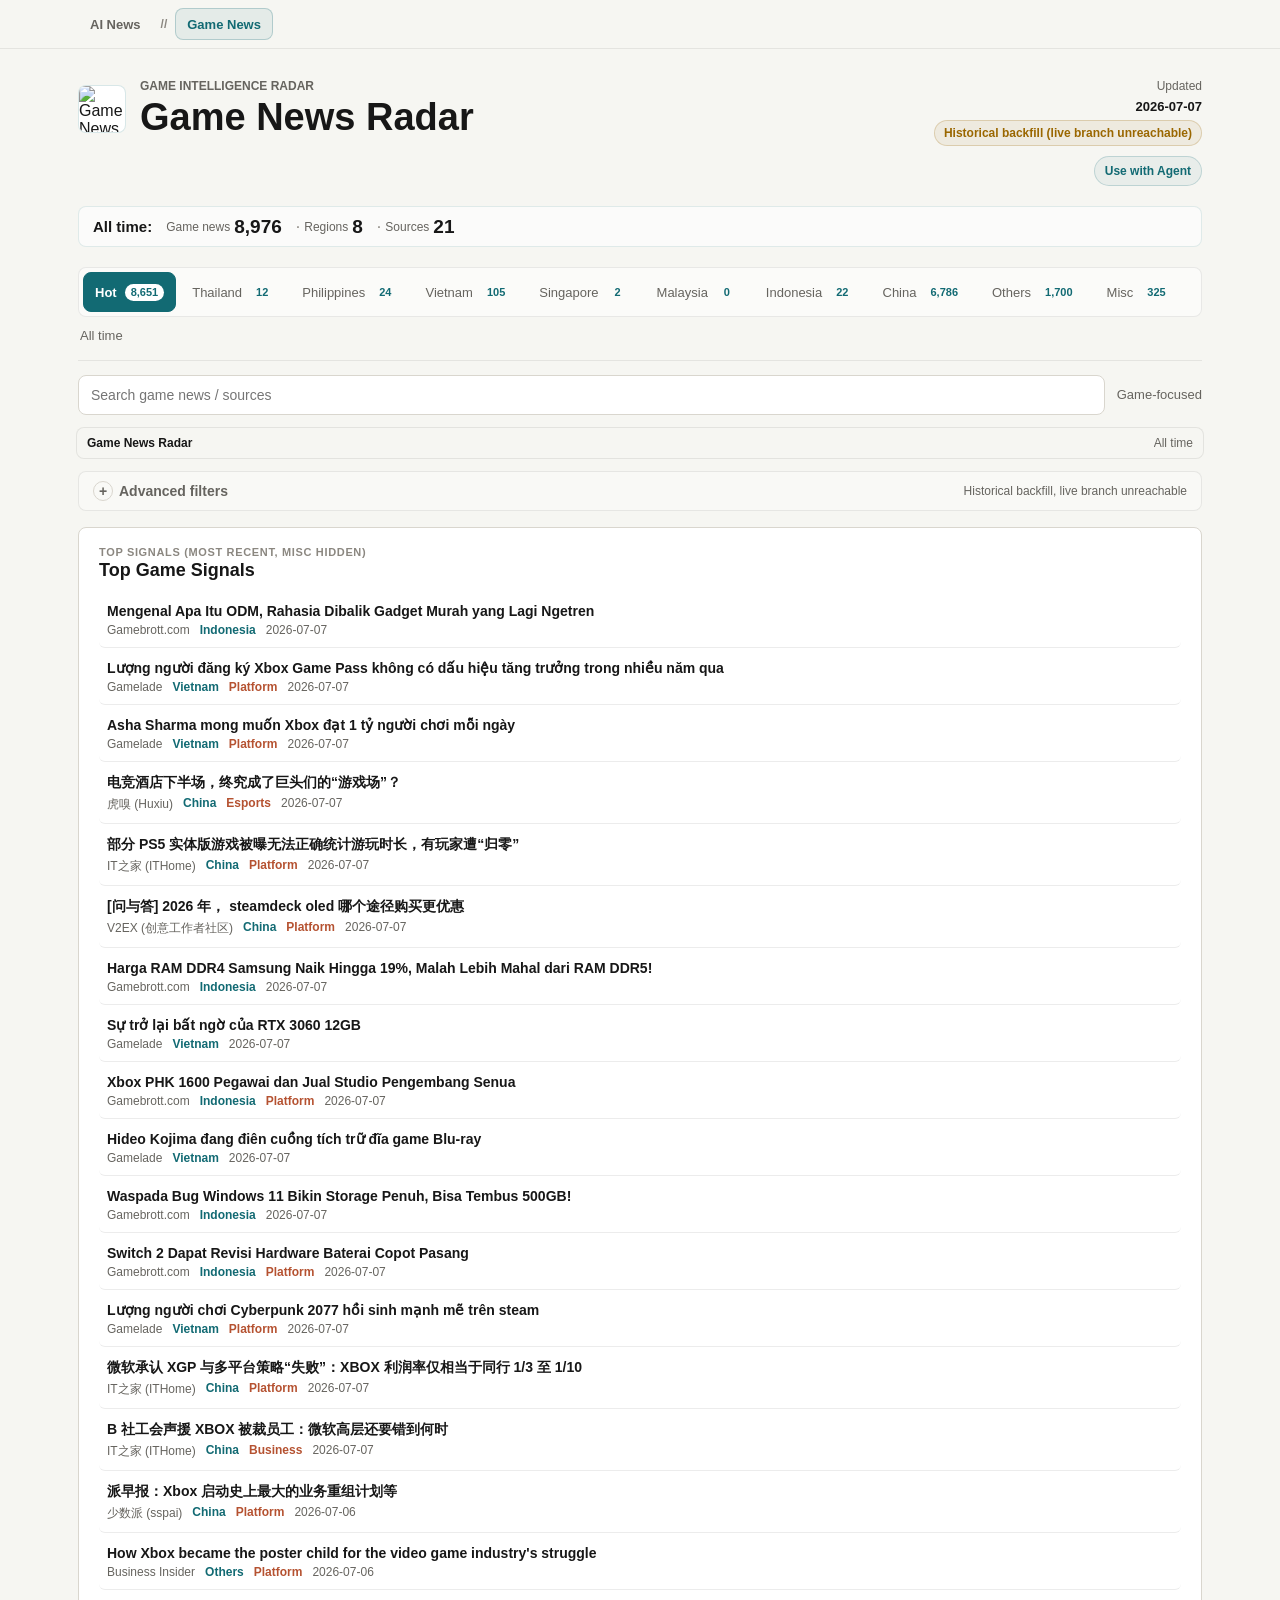
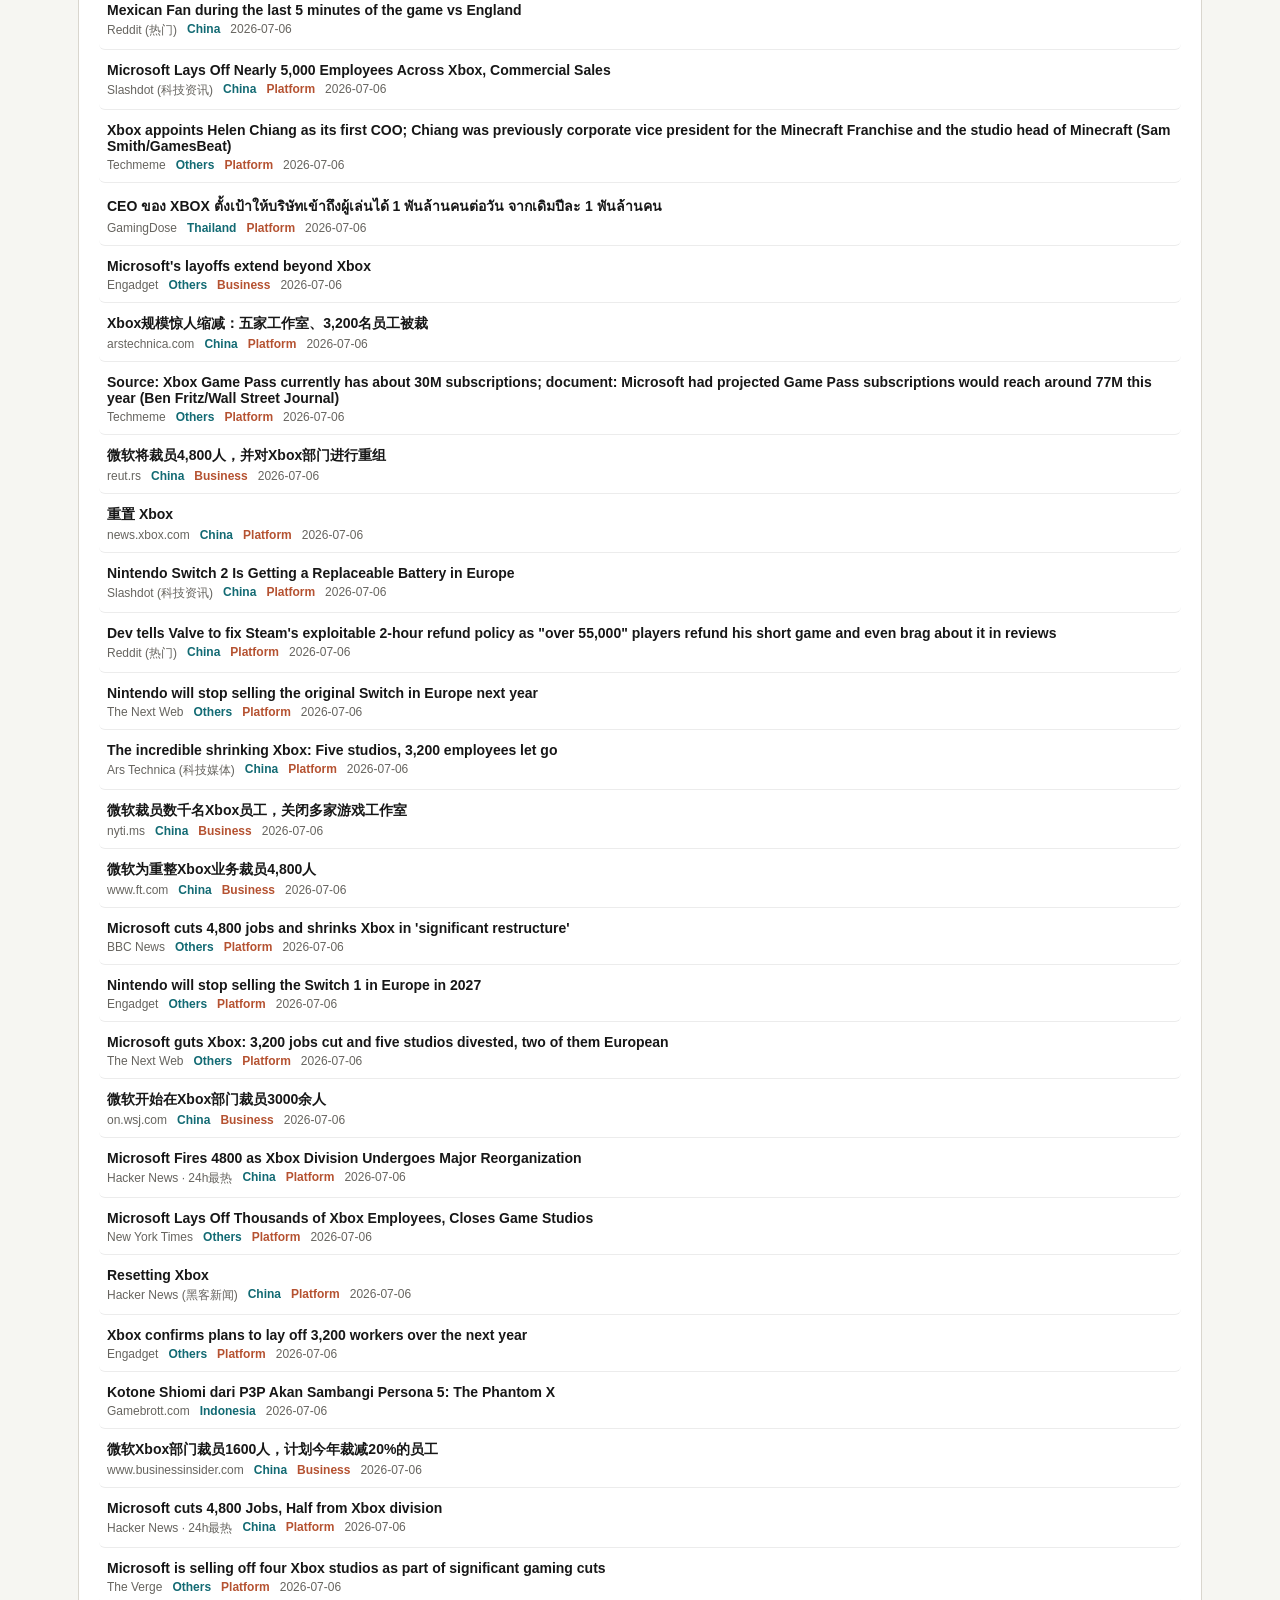
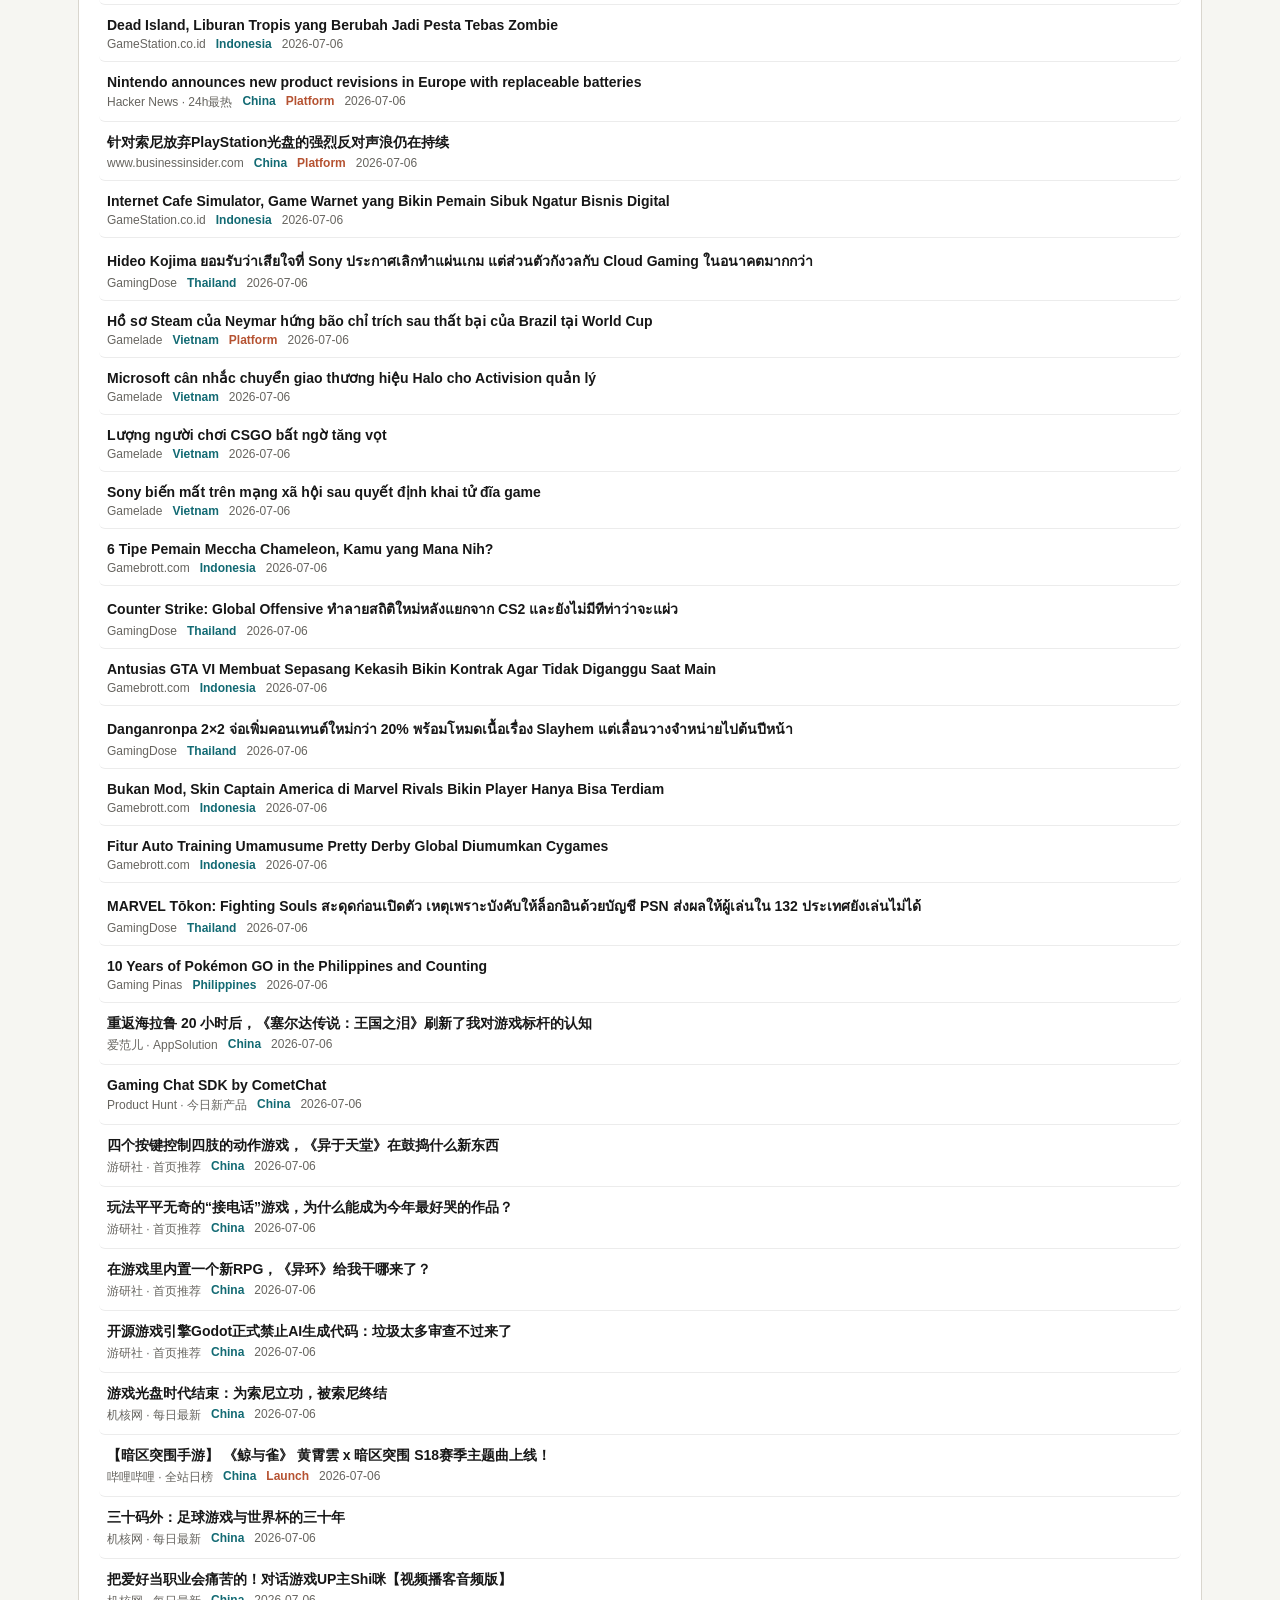
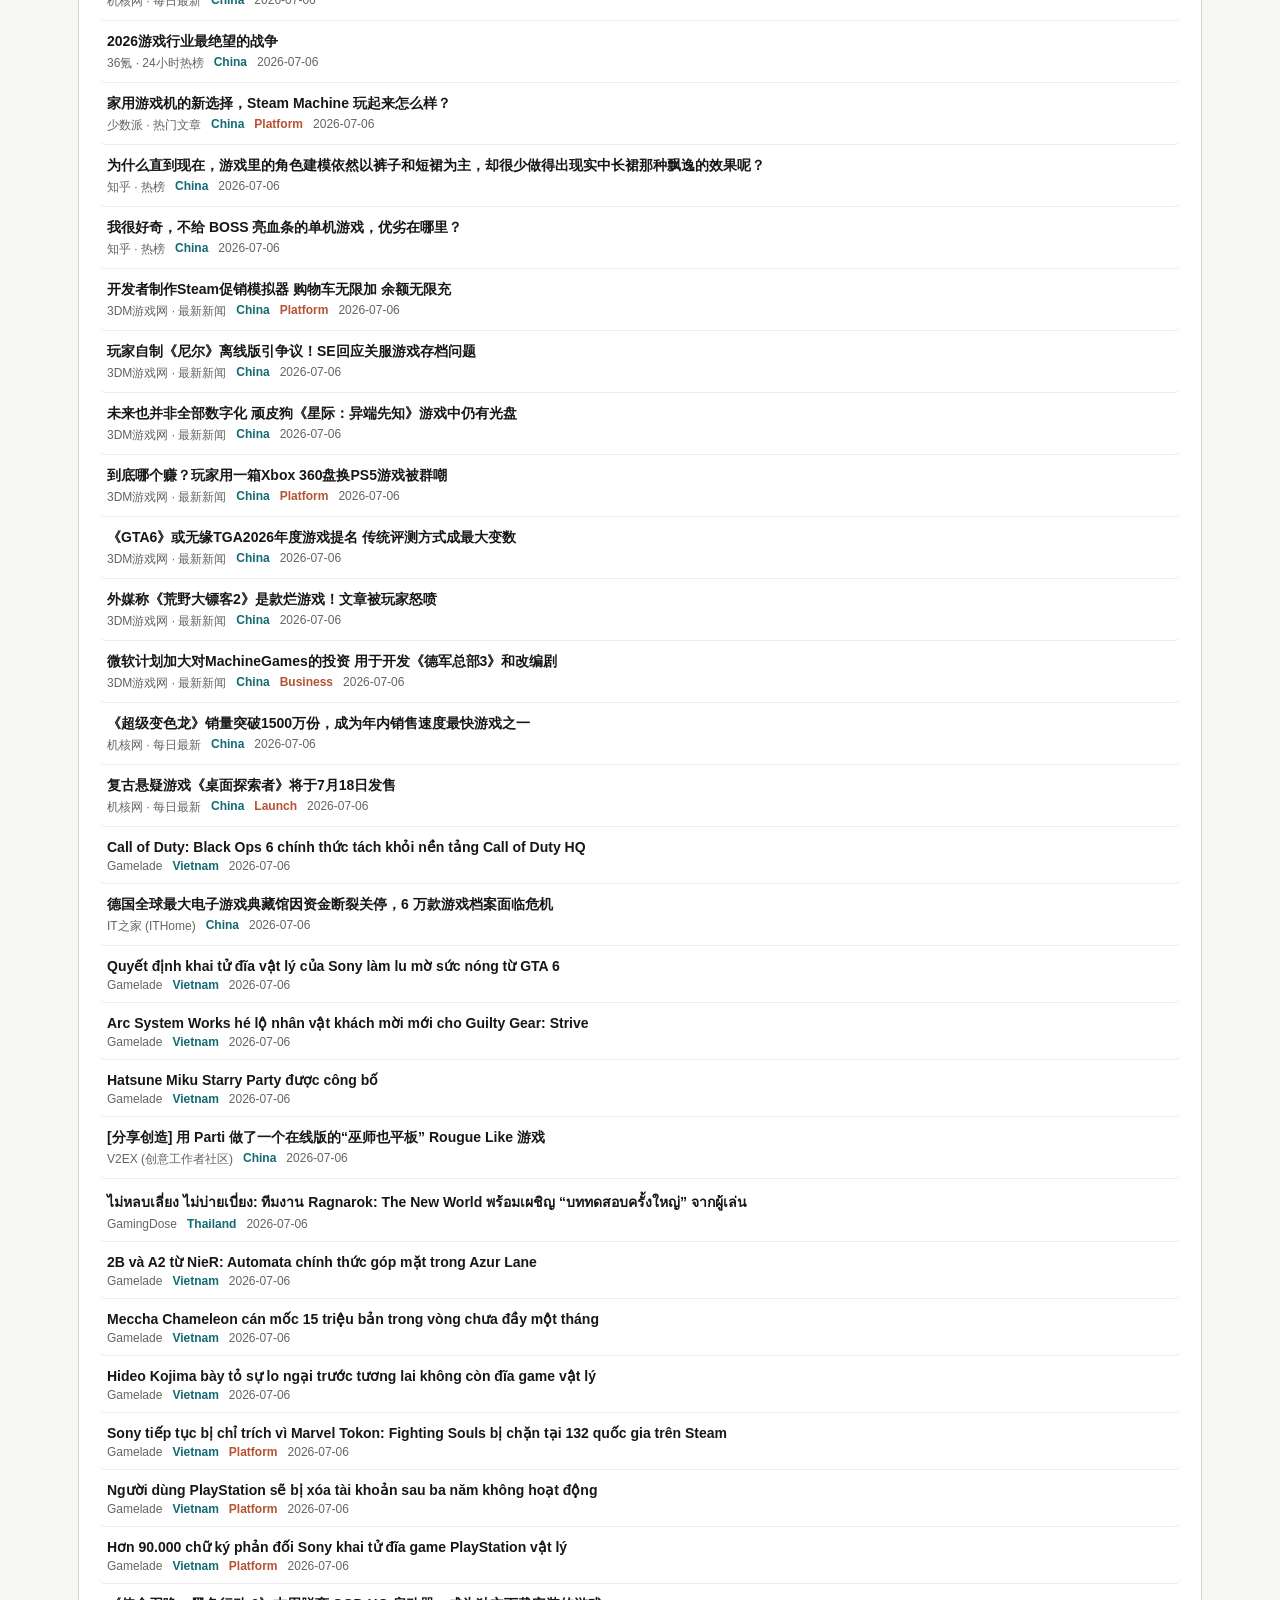
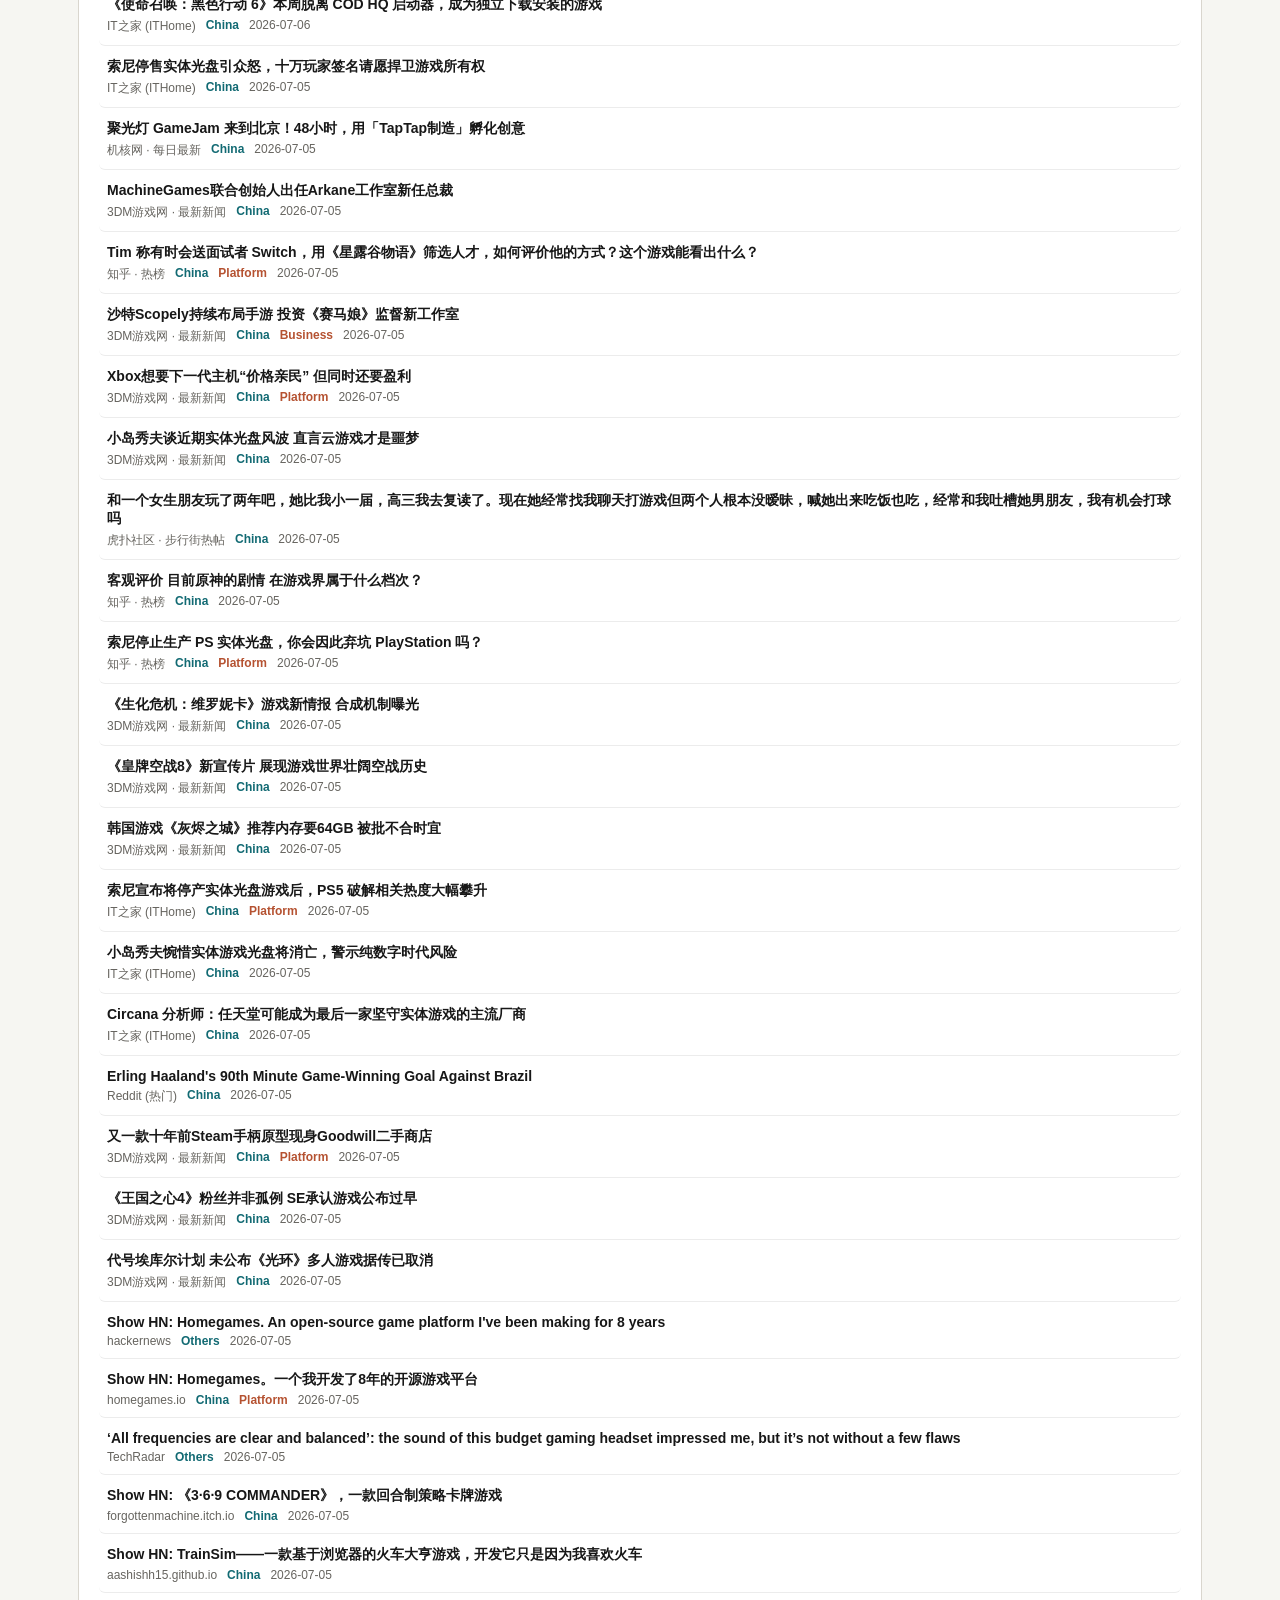
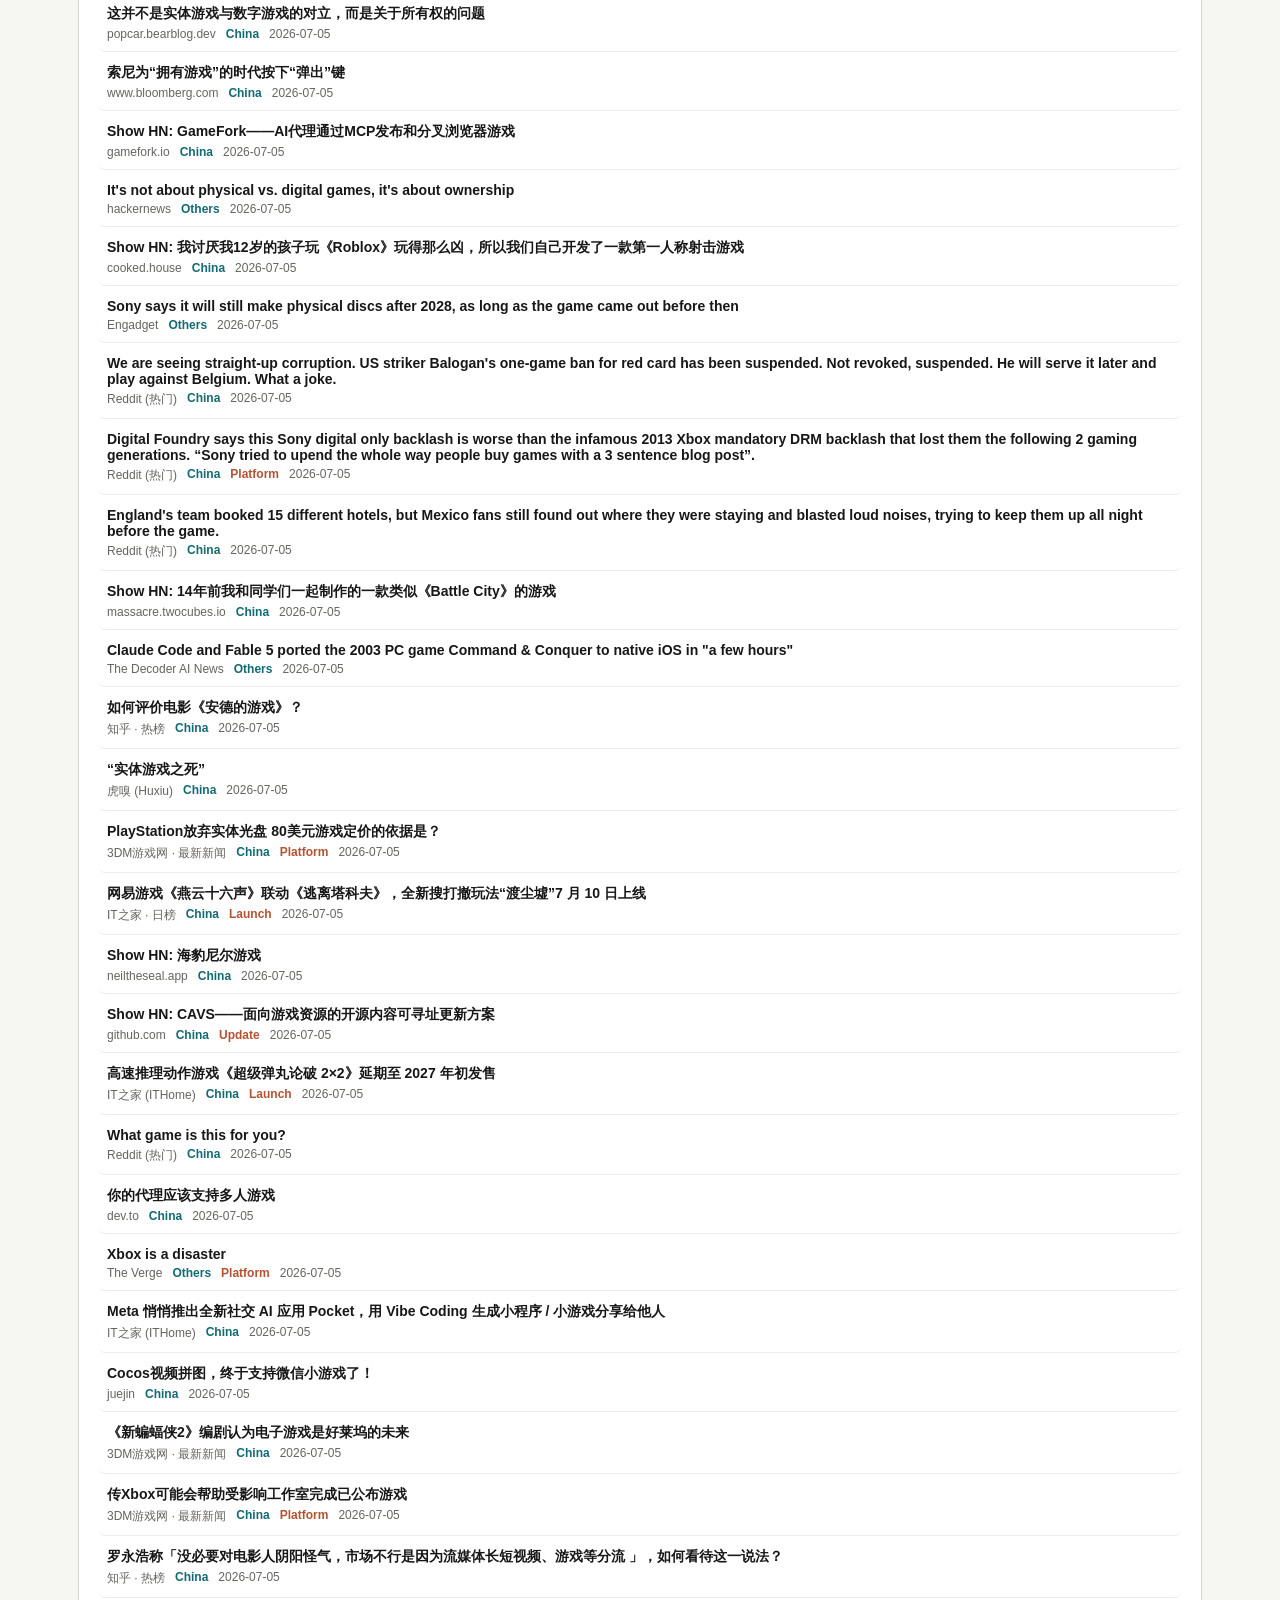
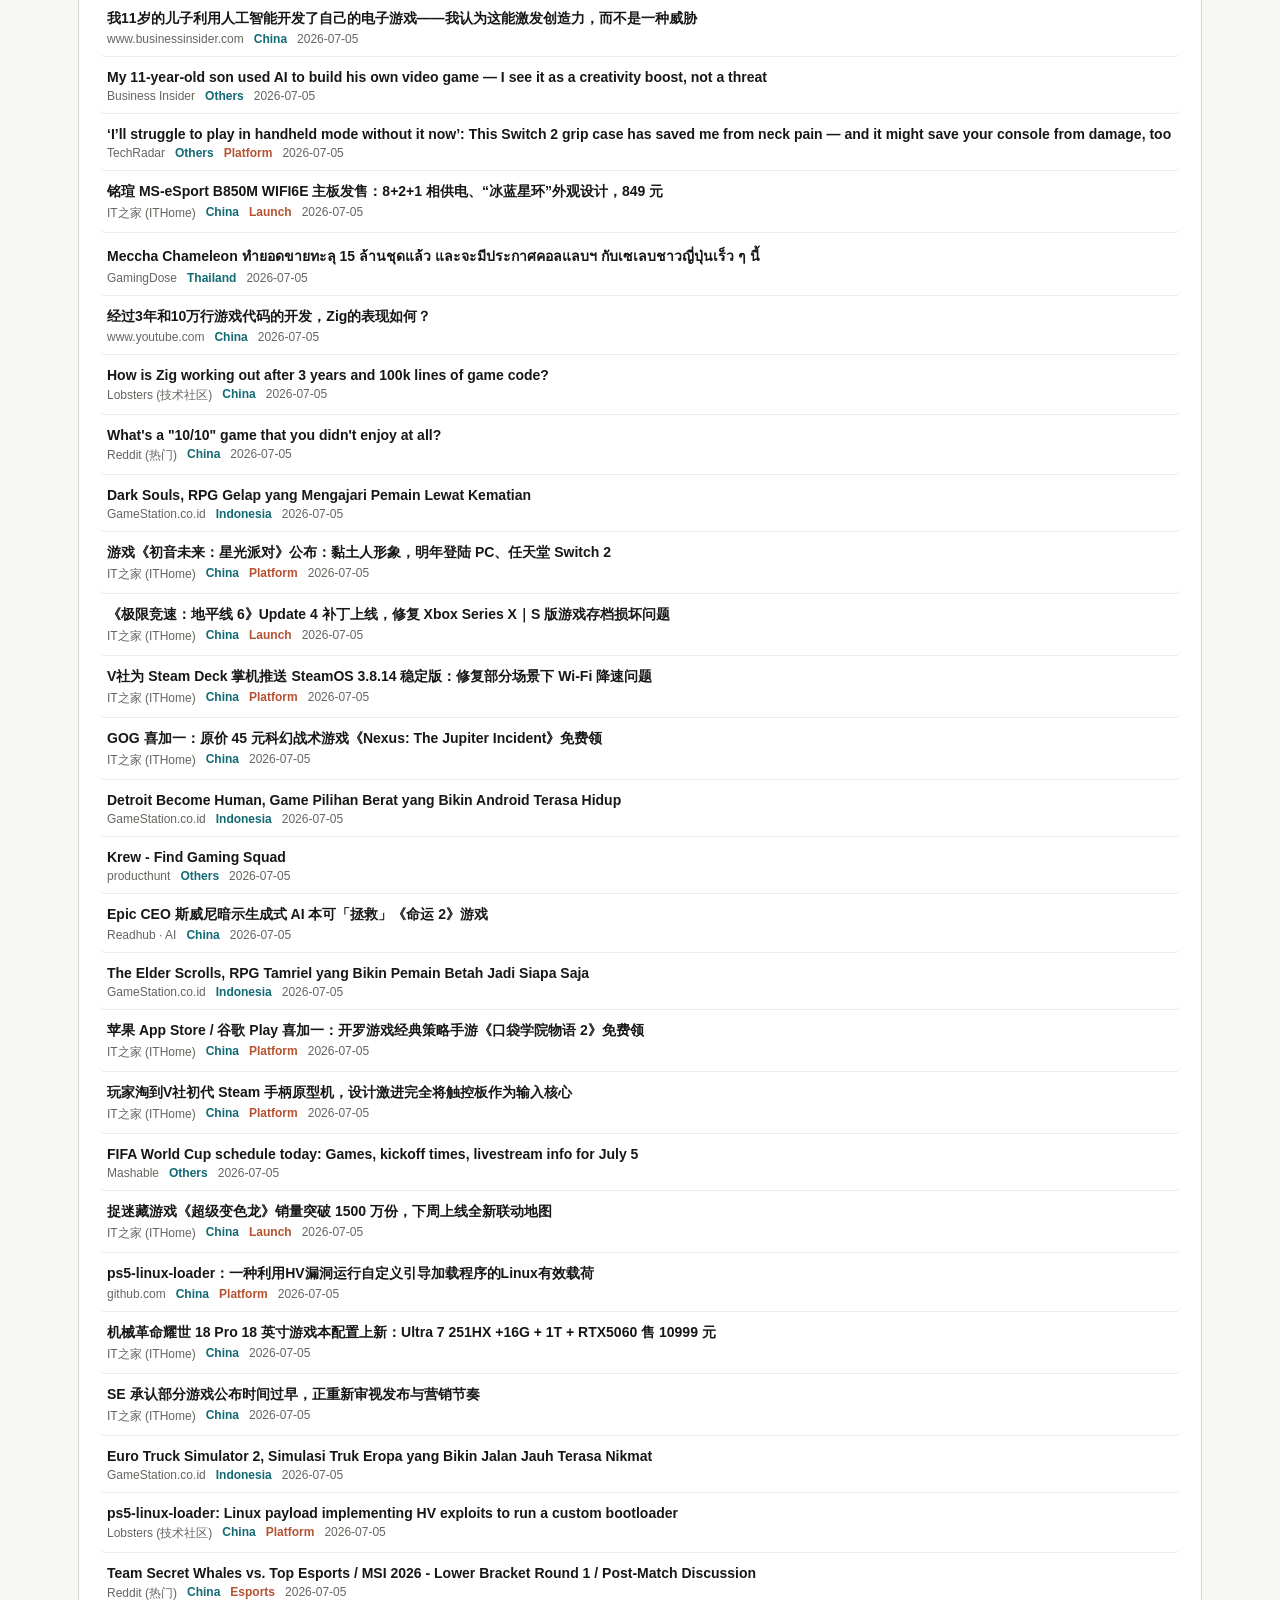
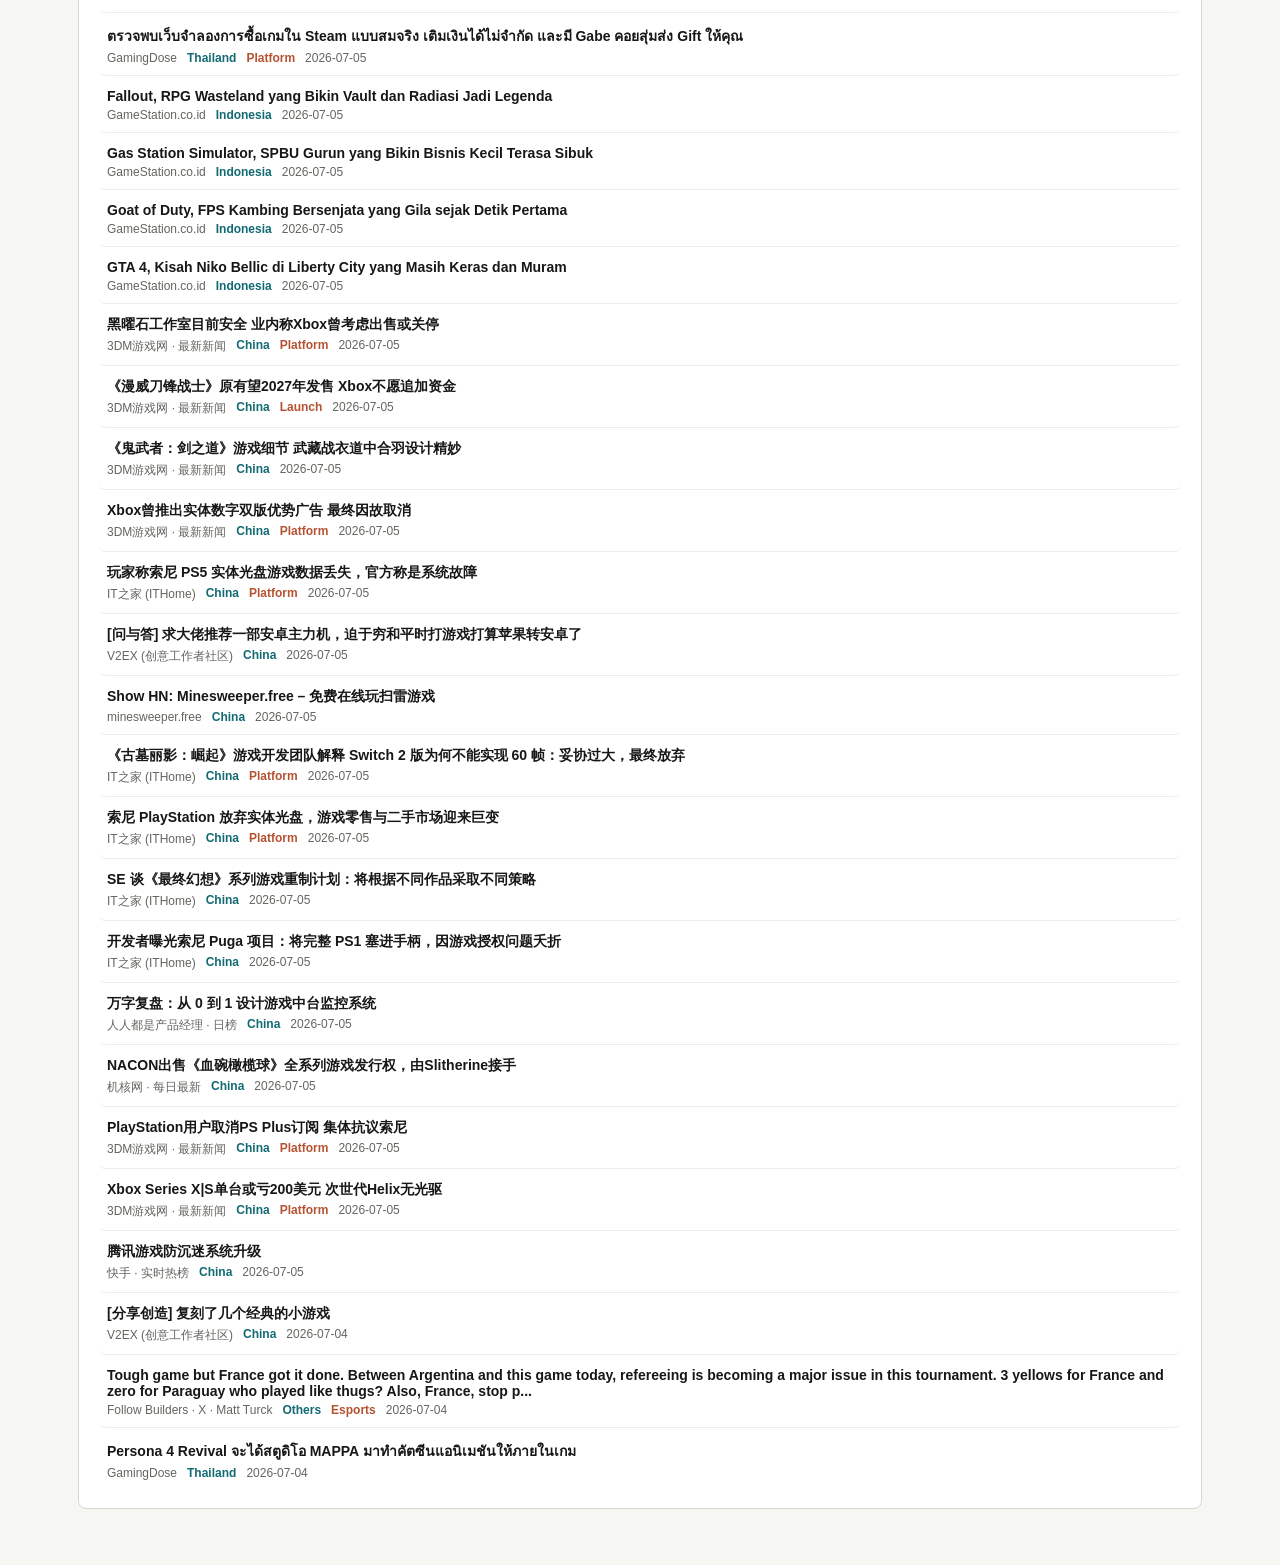
==== commit 09e64cbf: "feat(game-news): live SEA fetch pipeline, orphan-branch storage, full filter parity Adds a real live" ====
--- a/game.html
+++ b/game.html
@@ -110,10 +110,24 @@
         <div class="advanced-content">
           <div class="advanced-controls">
             <label class="field">
-              <span>Time range</span>
-              <select aria-label="Time range">
-                <option value="all">All time (historical backfill)</option>
-              </select>
+              <span>Date range</span>
+              <select id="gameDateRangePreset" aria-label="Date range preset">
+                <option value="all">All time</option>
+                <option value="7d">Last 7 Days</option>
+                <option value="14d">Last 14 Days</option>
+                <option value="30d">Last 30 Days</option>
+                <option value="cq">Current Quarter</option>
+                <option value="lq">Last Quarter</option>
+                <option value="custom">Custom range</option>
+              </select>
+            </label>
+            <label class="field" id="gameDateFromField" hidden>
+              <span>From</span>
+              <input type="date" id="gameDateFrom" />
+            </label>
+            <label class="field" id="gameDateToField" hidden>
+              <span>To</span>
+              <input type="date" id="gameDateTo" />
             </label>
             <label class="field">
               <span>Region</span>
@@ -142,7 +156,37 @@
                 <option value="general">General / uncategorized</option>
               </select>
             </label>
-          </div>
+            <label class="field">
+              <span>Source type</span>
+              <select id="gameSourceTypeSelect">
+                <option value="">All sources</option>
+                <option value="dedicated_game_media">Dedicated game media</option>
+                <option value="tech_portal">Tech / lifestyle portal</option>
+                <option value="aggregator">Aggregator</option>
+              </select>
+            </label>
+            <label class="field">
+              <span>Specific source</span>
+              <select id="gameSpecificSourceSelect">
+                <option value="">All sites</option>
+              </select>
+            </label>
+            <label class="field">
+              <span>Signal level</span>
+              <select disabled aria-label="Signal level (not available yet)">
+                <option value="">Coming with story-merge (not built yet)</option>
+              </select>
+            </label>
+          </div>
+          <div class="game-date-range-readout" id="gameDateRangeReadout" hidden></div>
+          <details class="advanced-panel game-source-health">
+            <summary>
+              <span>View source status details</span>
+            </summary>
+            <div class="advanced-content">
+              <div class="source-table" id="gameSourceHealthTable"></div>
+            </div>
+          </details>
         </div>
       </details>
 
--- a/assets/styles.css
+++ b/assets/styles.css
@@ -2928,3 +2928,14 @@
   font-weight: 700;
   text-transform: capitalize;
 }
+
+.game-date-range-readout {
+  grid-column: 1 / -1;
+  font-size: 12px;
+  font-weight: 700;
+  color: var(--accent);
+}
+
+.game-source-health {
+  grid-column: 1 / -1;
+}
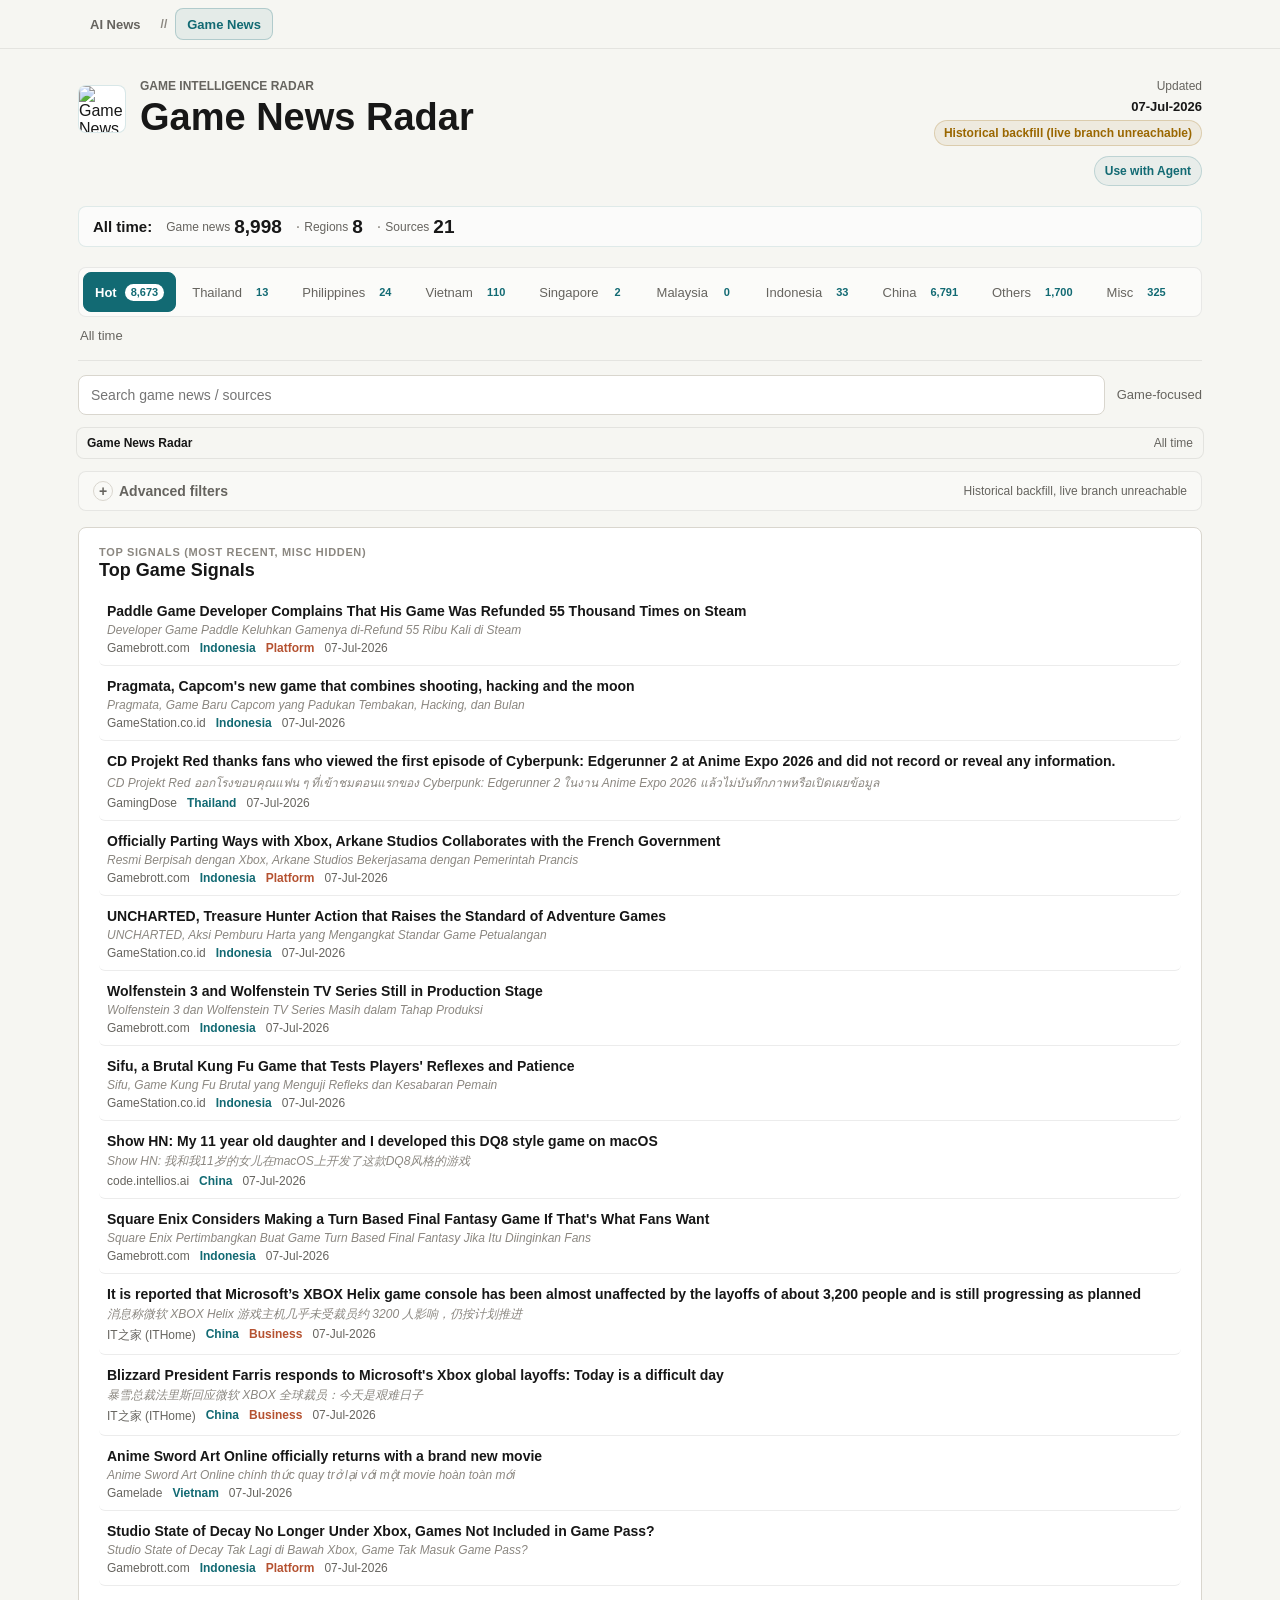
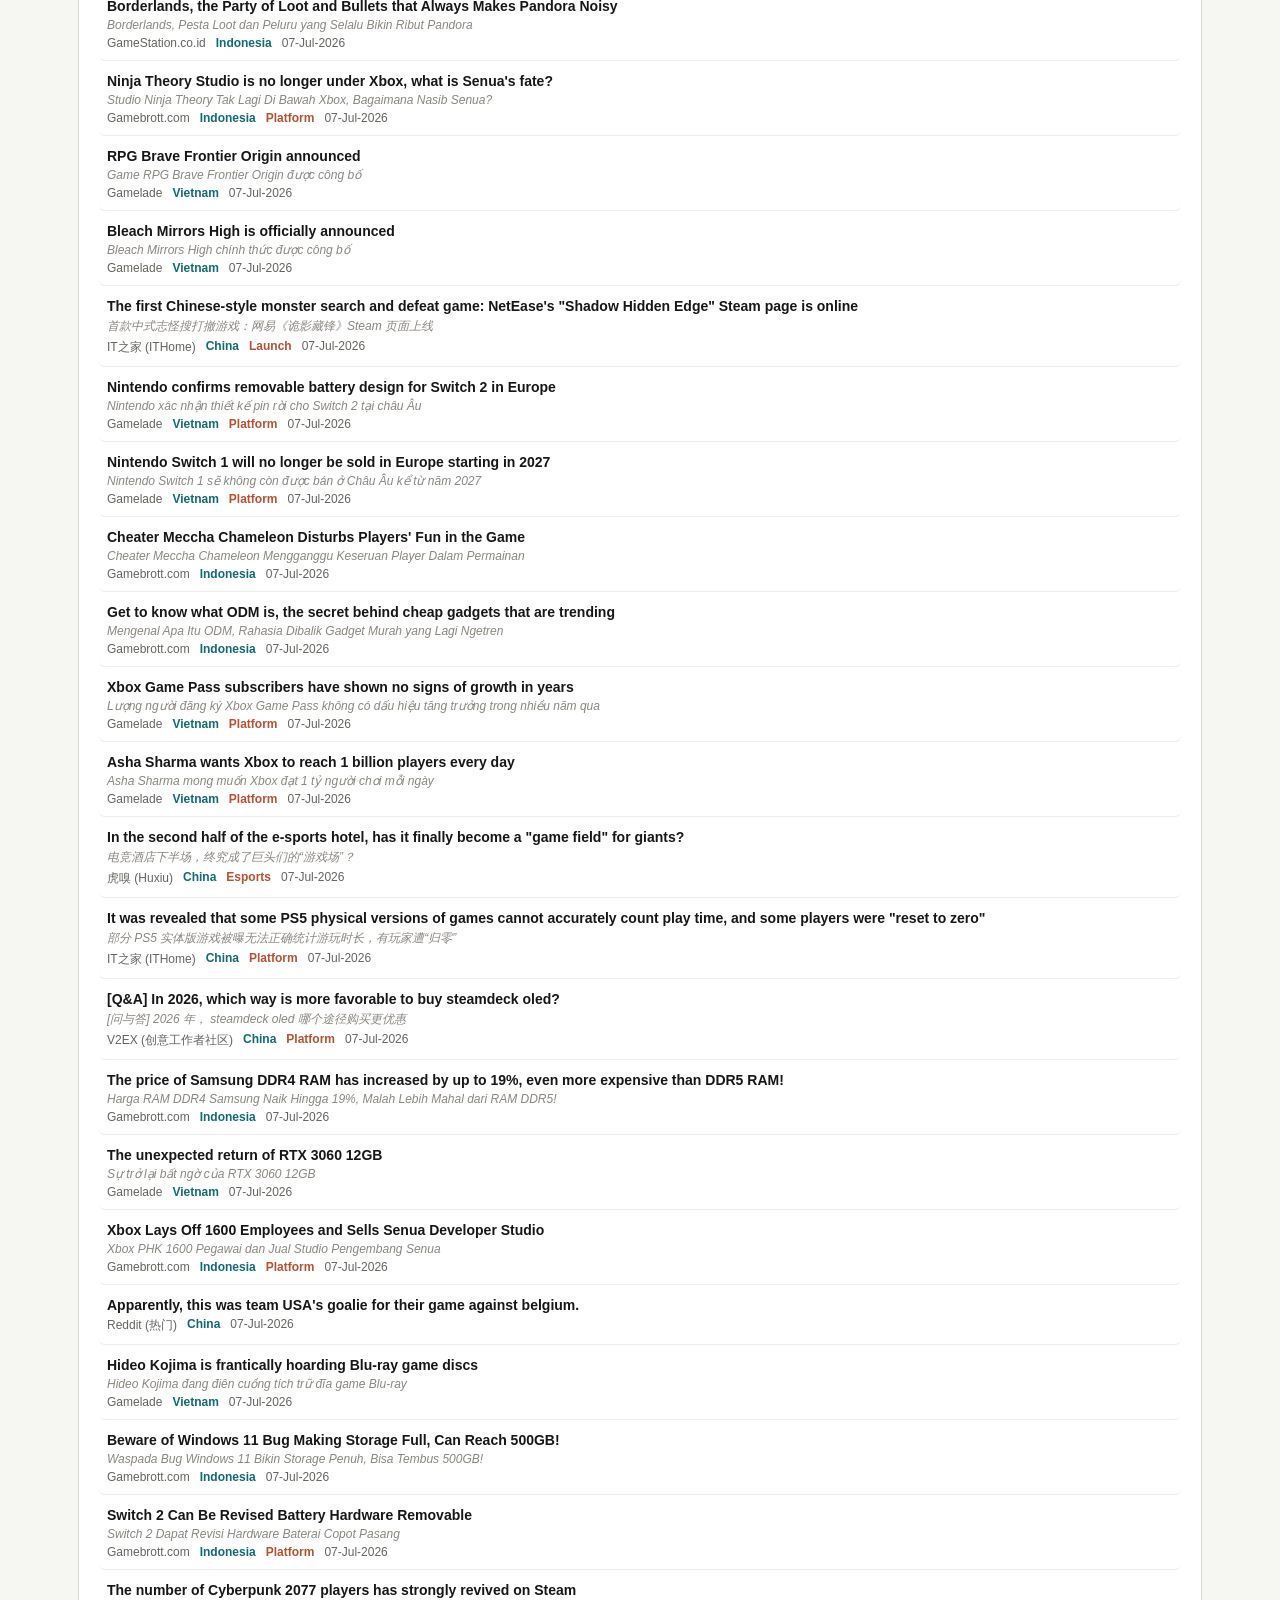
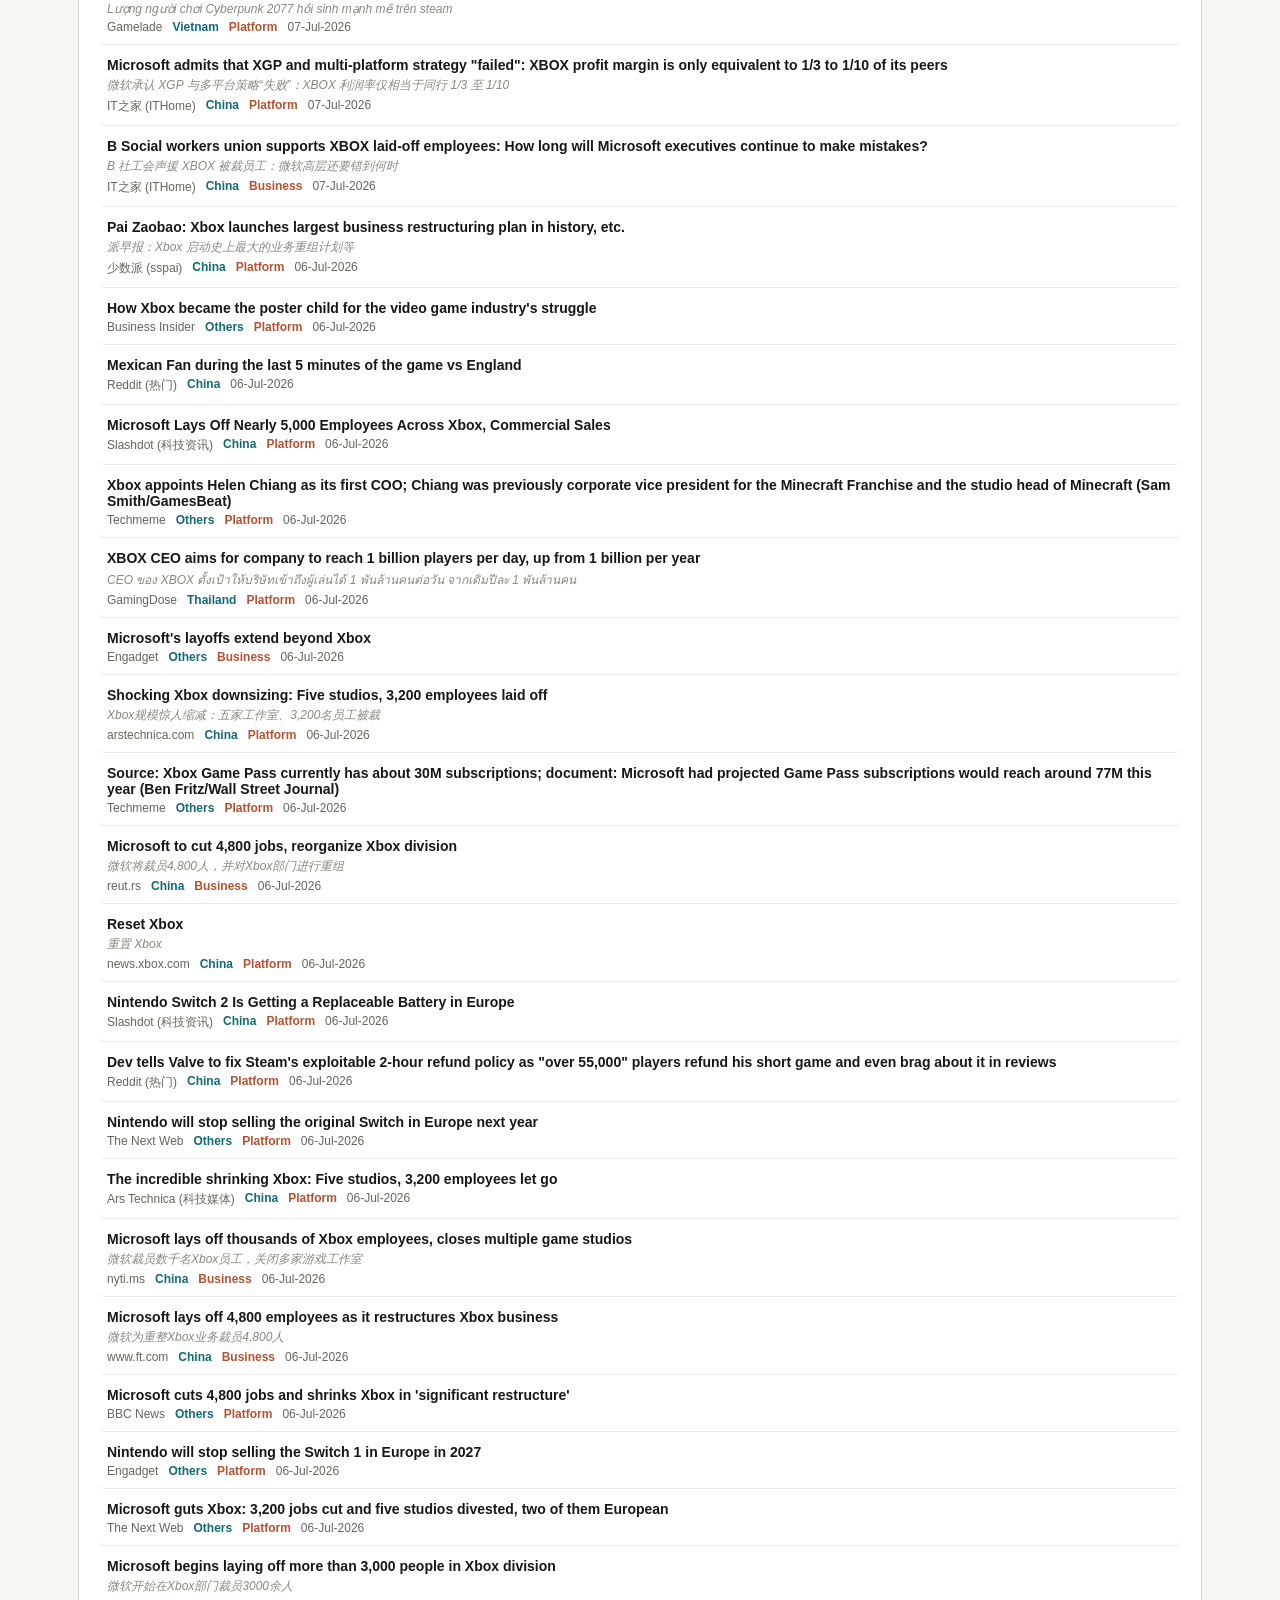
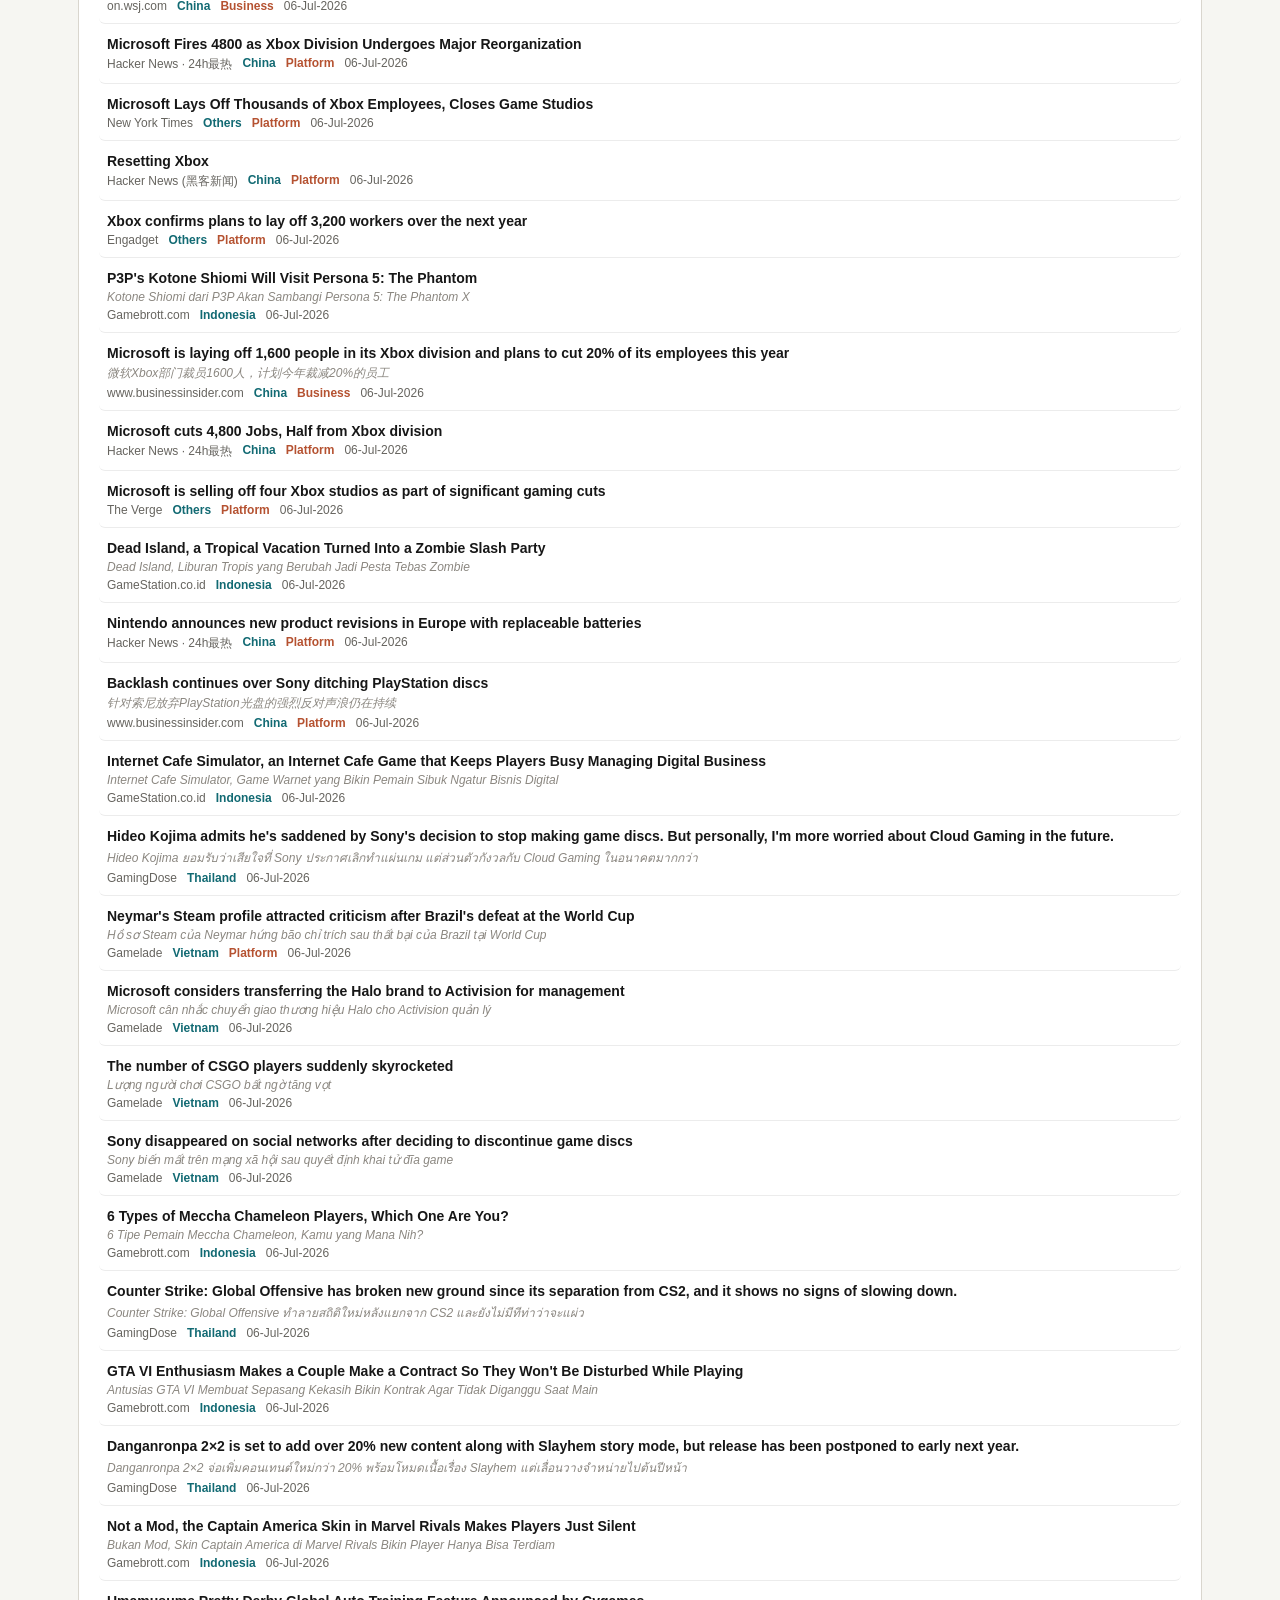
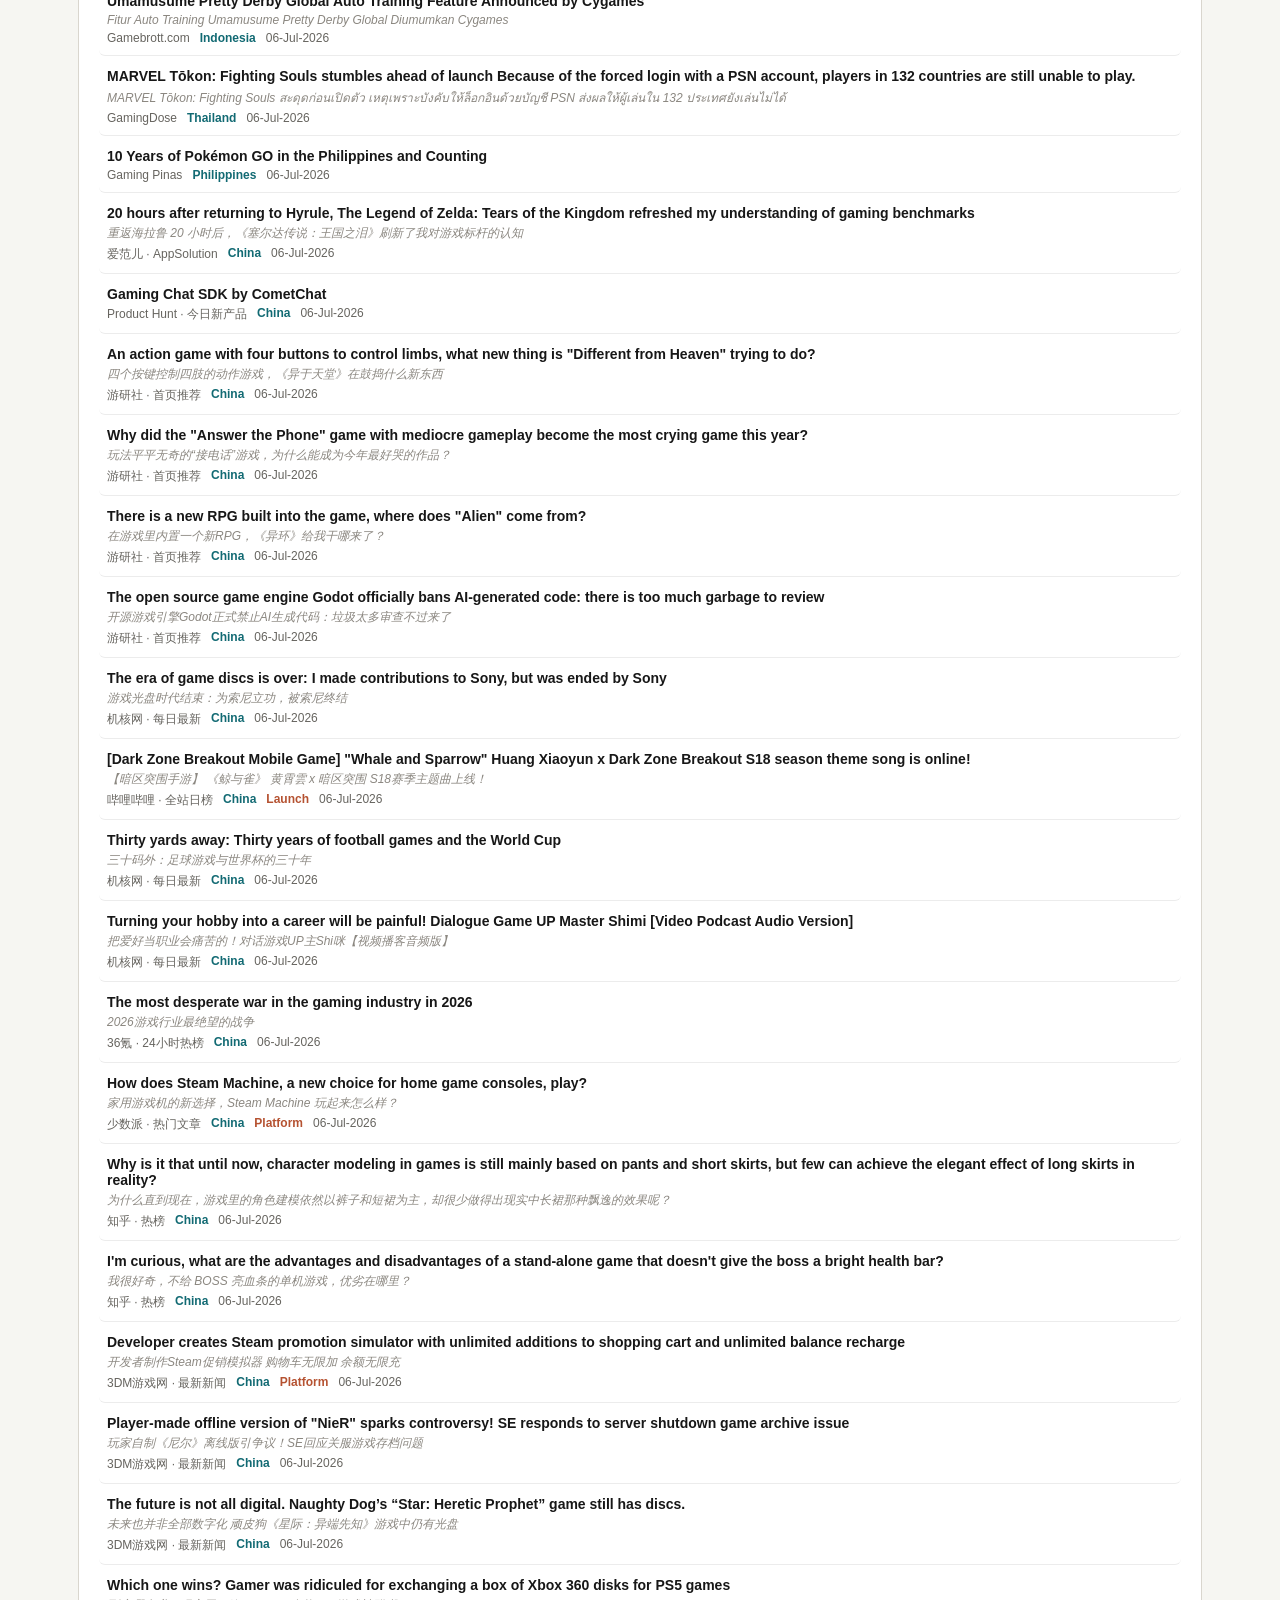
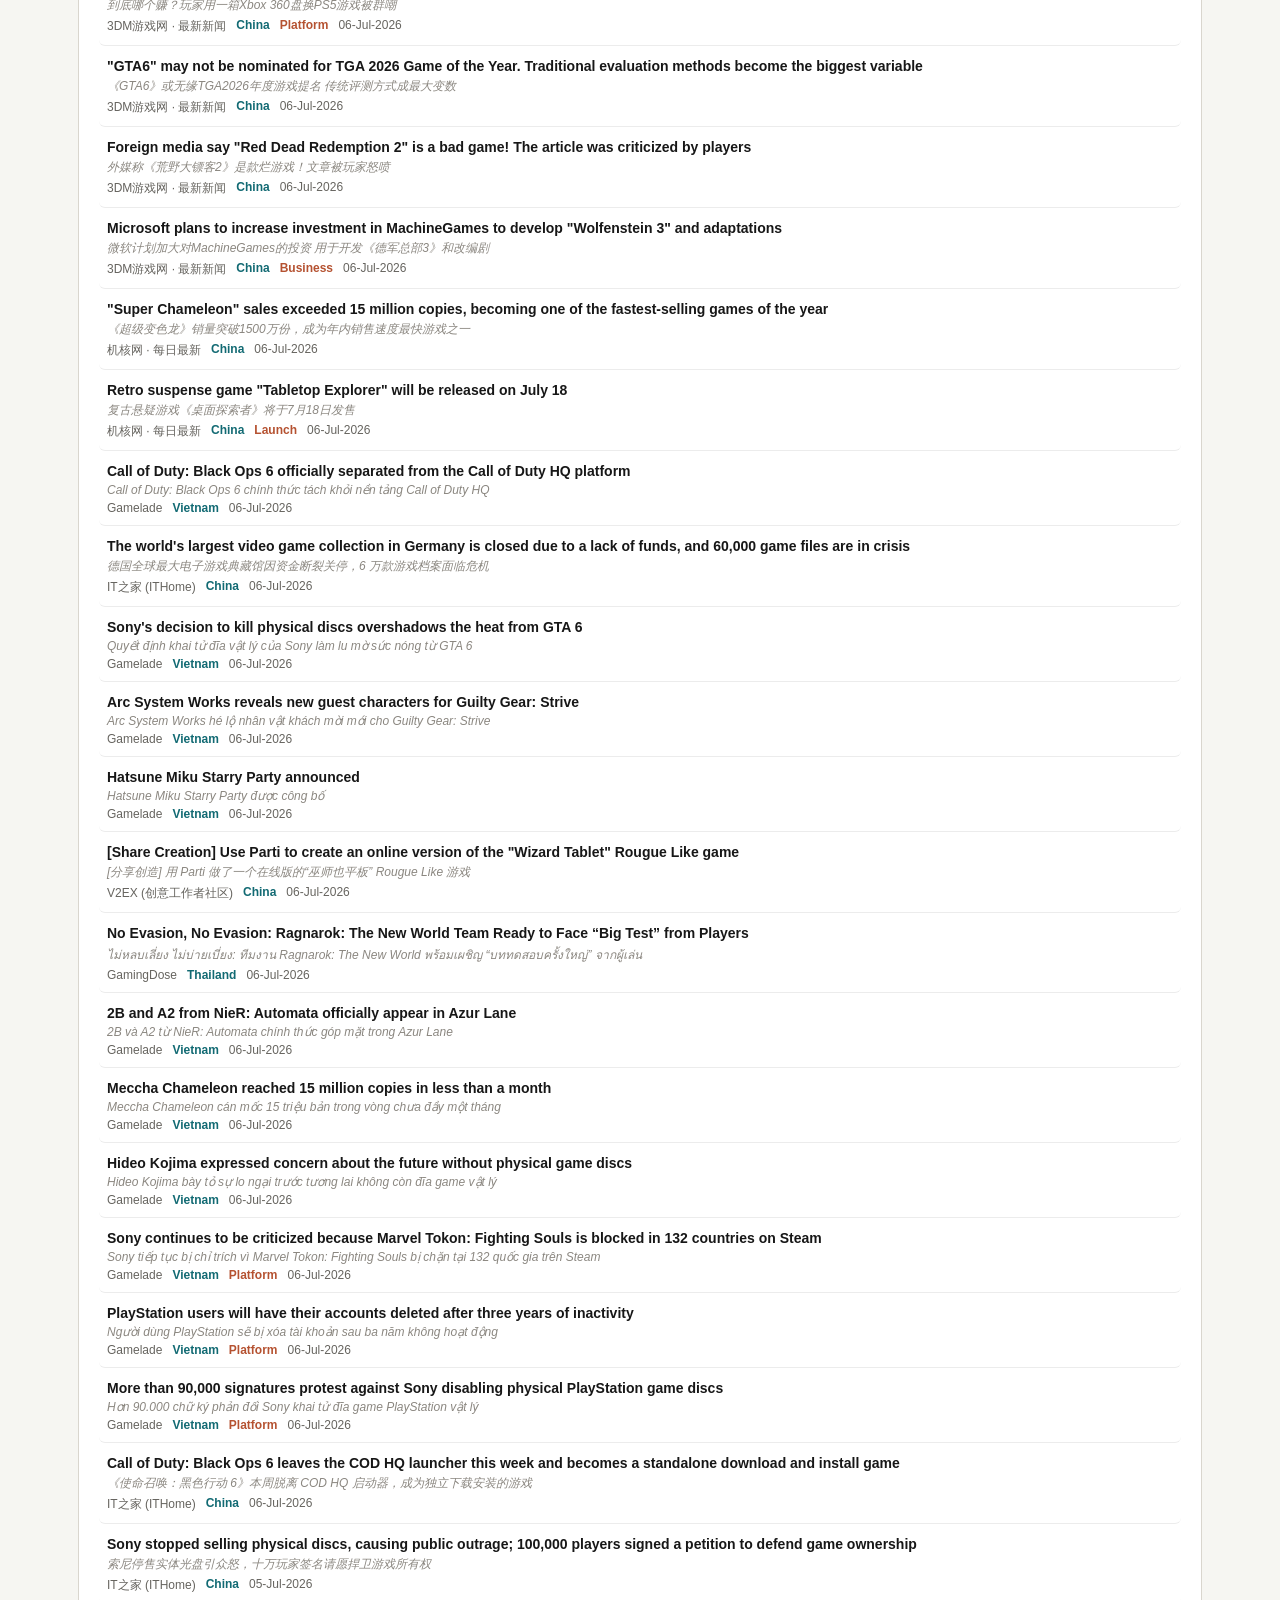
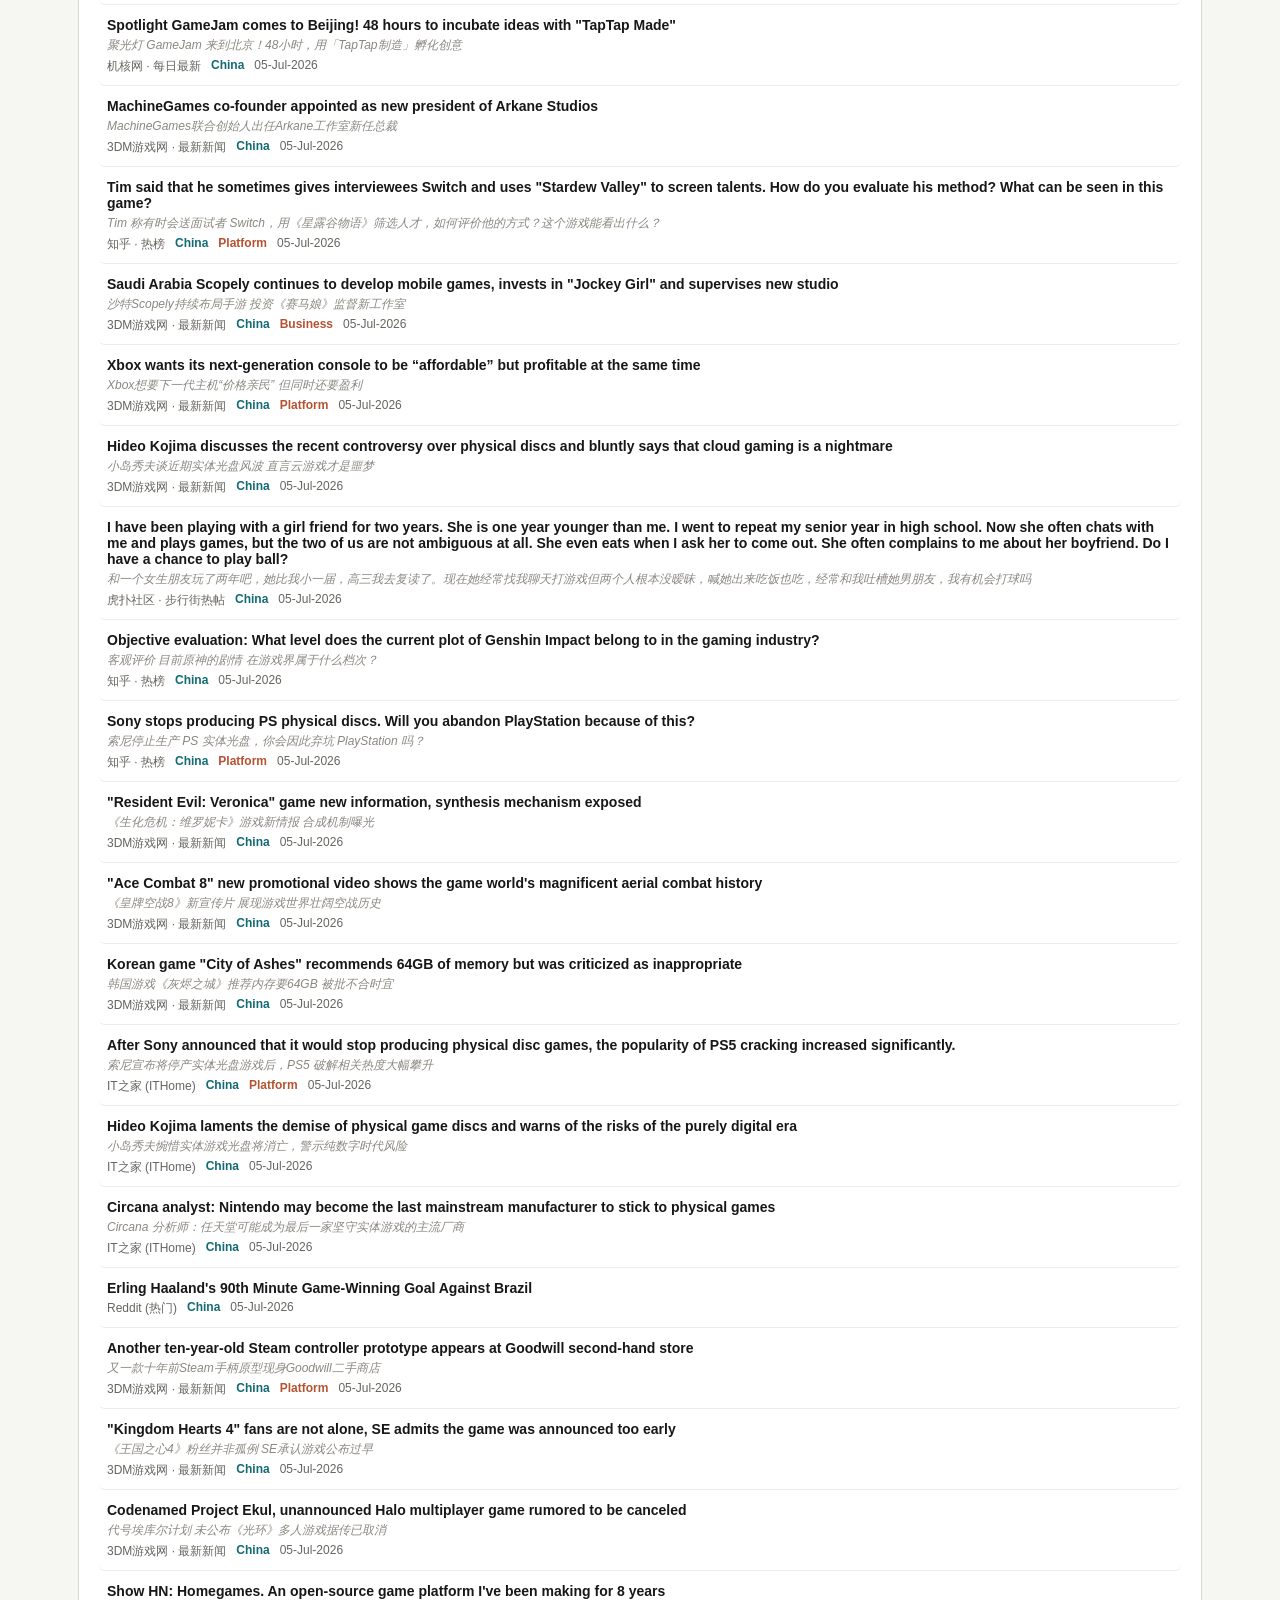
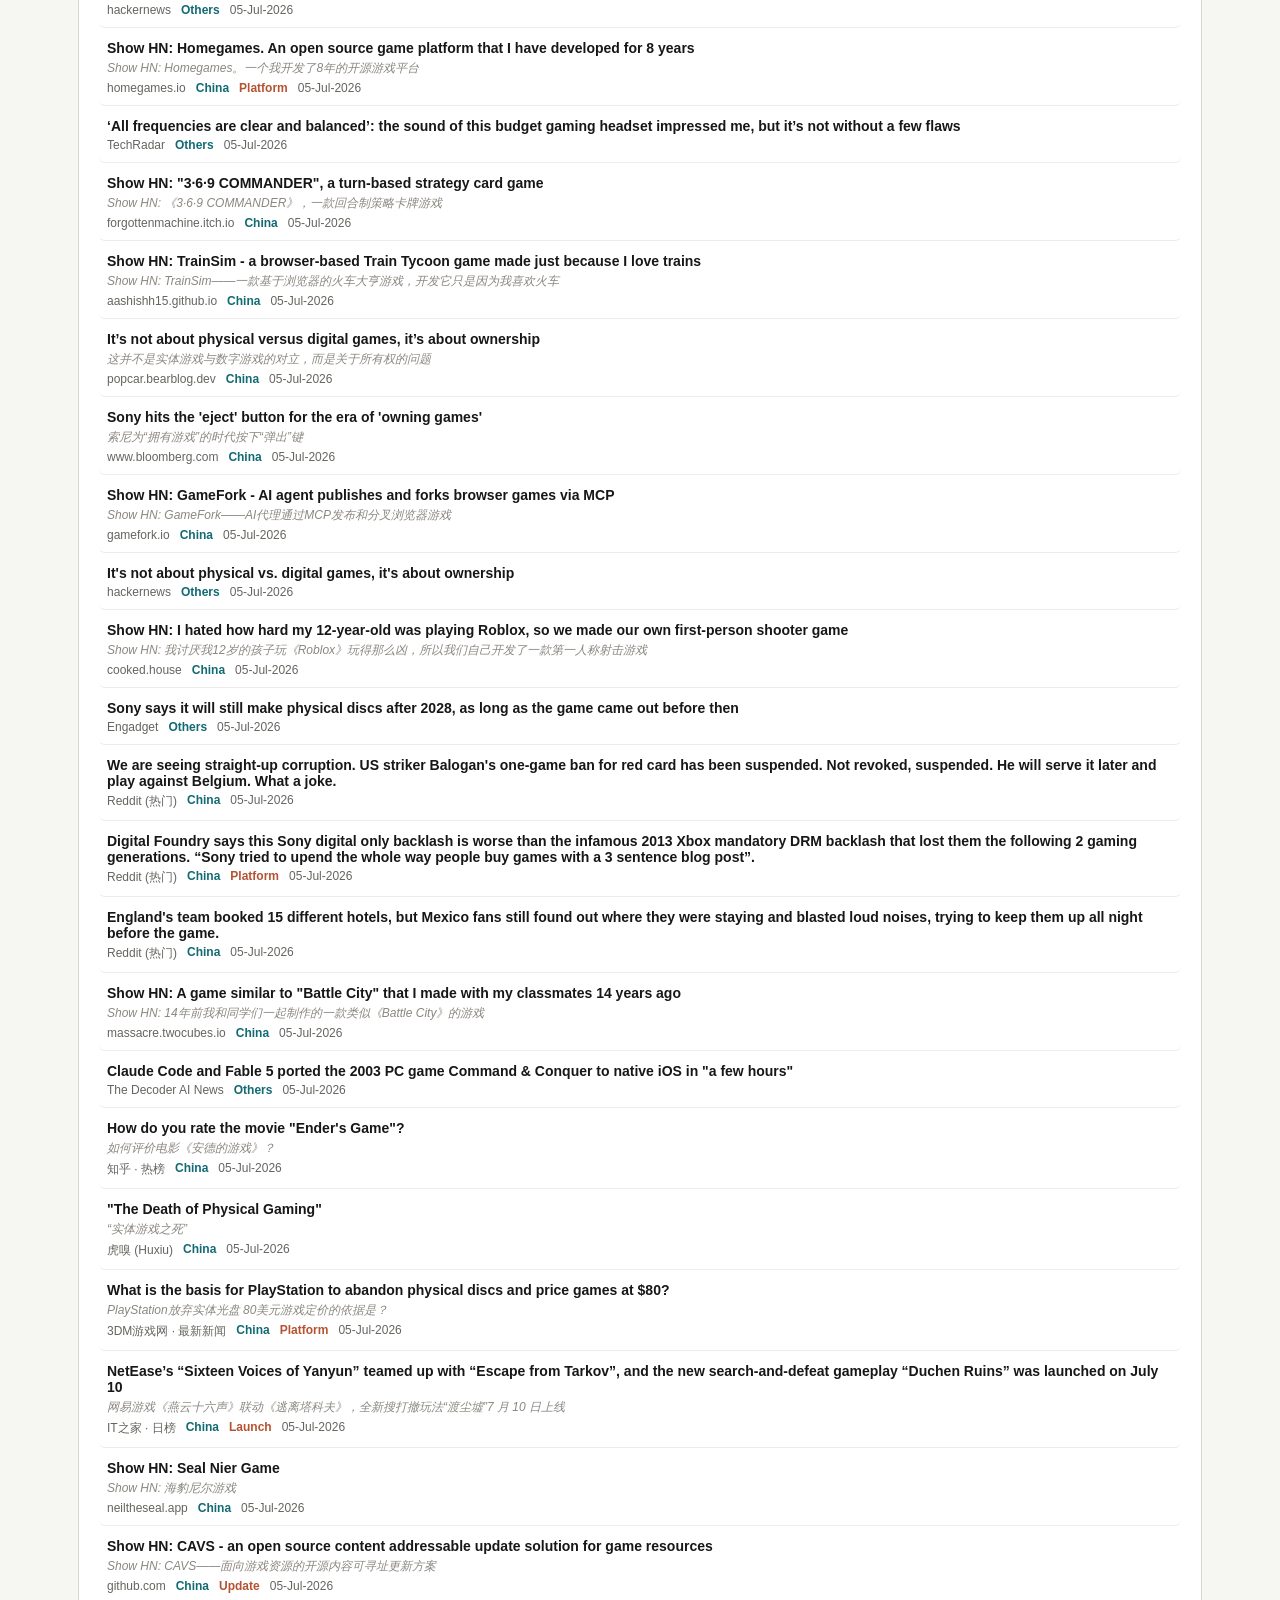
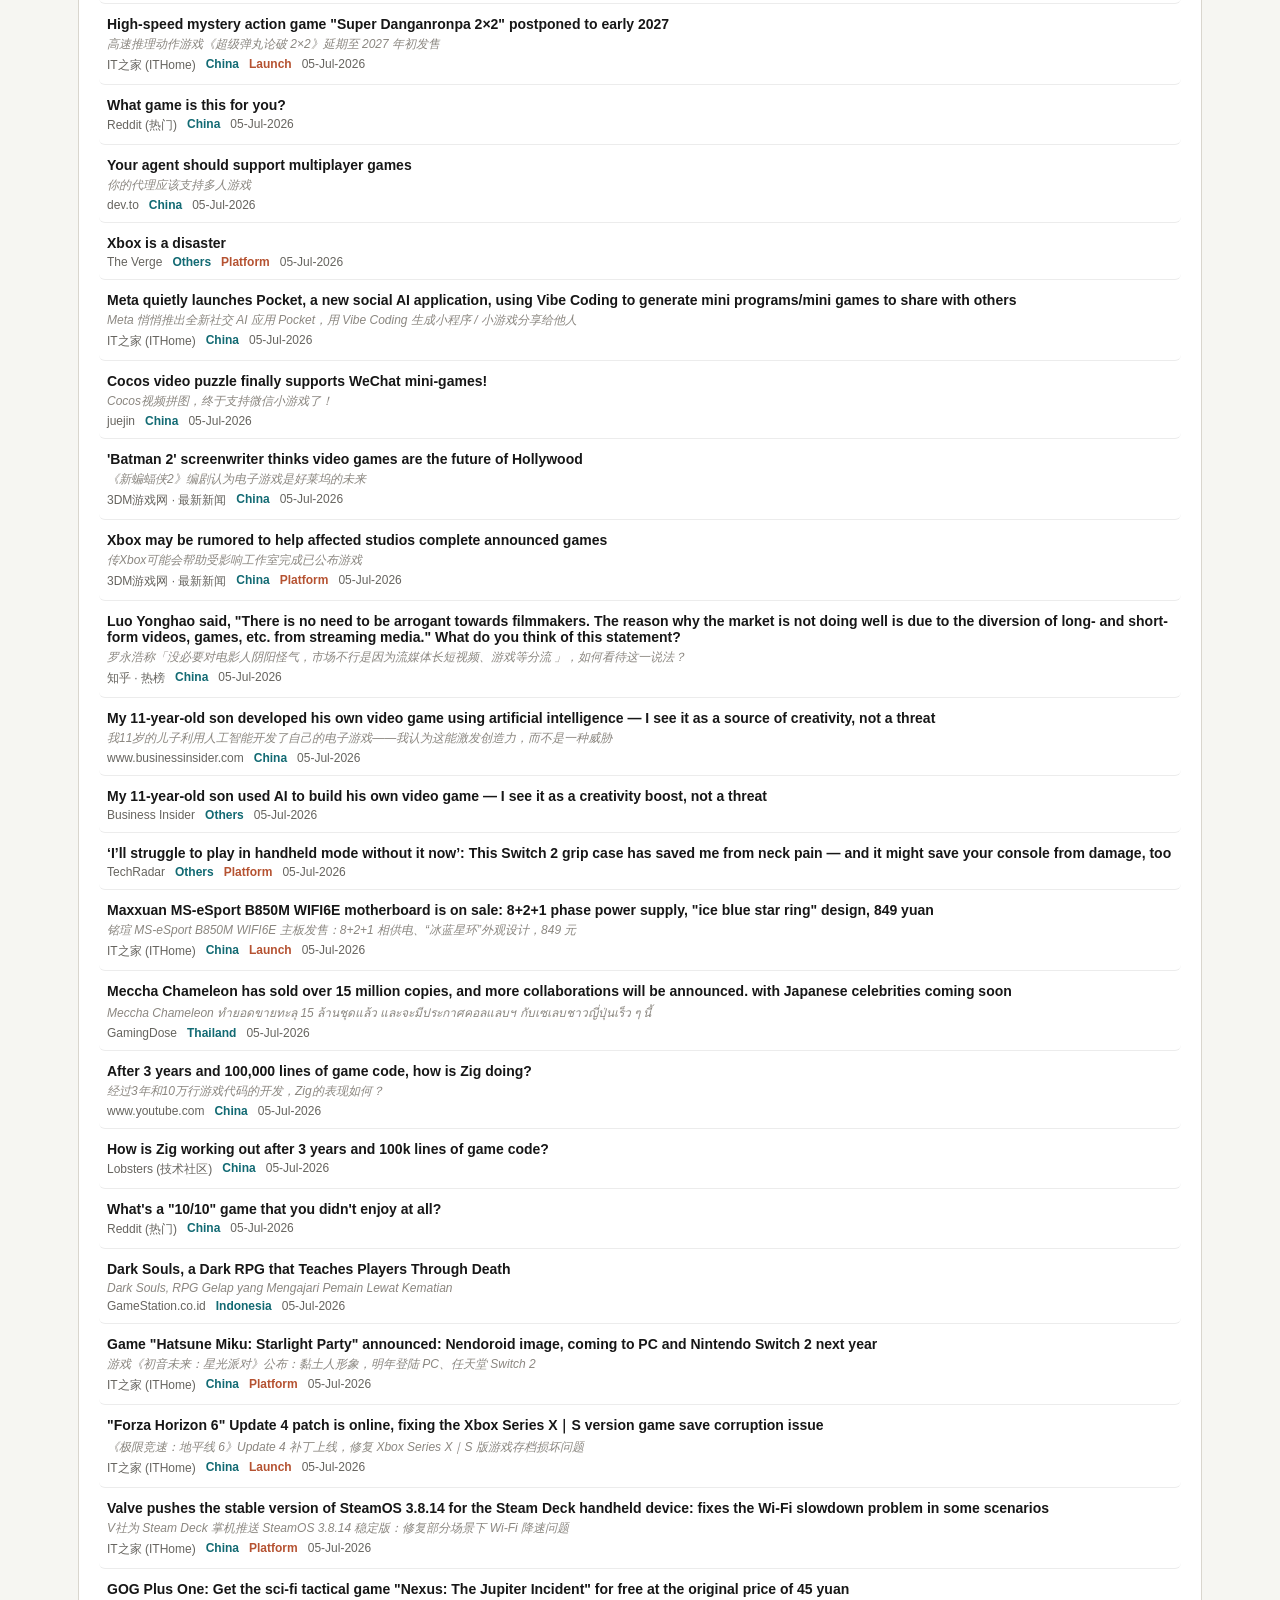
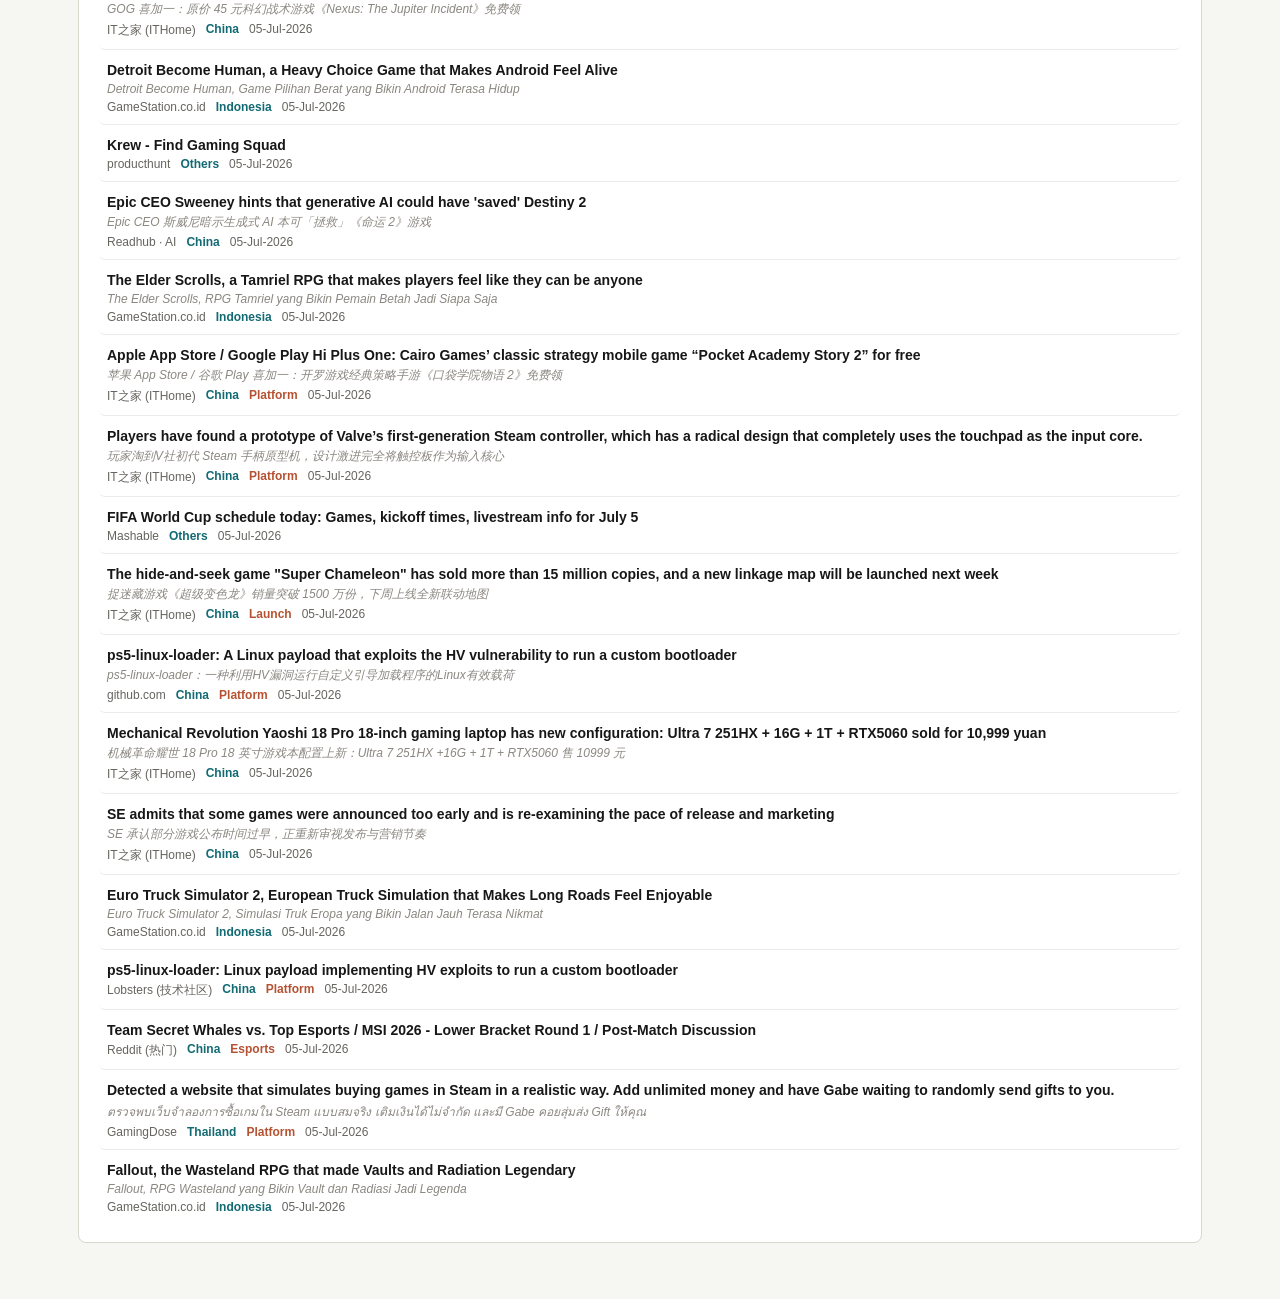
==== commit 5851d609: "feat(game-news): translate non-English titles, dd-MMM-yyyy dates, combined date range Adds English t" ====
--- a/game.html
+++ b/game.html
@@ -121,14 +121,14 @@
                 <option value="custom">Custom range</option>
               </select>
             </label>
-            <label class="field" id="gameDateFromField" hidden>
-              <span>From</span>
-              <input type="date" id="gameDateFrom" />
-            </label>
-            <label class="field" id="gameDateToField" hidden>
-              <span>To</span>
-              <input type="date" id="gameDateTo" />
-            </label>
+            <div class="field game-date-combo" id="gameDateCustomField" hidden>
+              <span>Custom range</span>
+              <div class="game-date-combo-inputs">
+                <input type="date" id="gameDateFrom" aria-label="From date" />
+                <span class="game-date-combo-arrow" aria-hidden="true">→</span>
+                <input type="date" id="gameDateTo" aria-label="To date" />
+              </div>
+            </div>
             <label class="field">
               <span>Region</span>
               <select id="gameRegionSelect">
--- a/assets/styles.css
+++ b/assets/styles.css
@@ -2910,6 +2910,12 @@
   color: var(--ink);
 }
 
+.game-item-original {
+  font-size: 12px;
+  font-style: italic;
+  color: var(--muted-soft);
+}
+
 .game-item-meta {
   display: flex;
   flex-wrap: wrap;
@@ -2936,6 +2942,31 @@
   color: var(--accent);
 }
 
+.game-date-combo-inputs {
+  display: flex;
+  align-items: center;
+  gap: 6px;
+  border: 1px solid var(--line);
+  border-radius: var(--radius);
+  padding: 2px 8px;
+  background: var(--surface);
+}
+
+.game-date-combo-inputs input[type="date"] {
+  border: none;
+  padding: 6px 2px;
+  background: transparent;
+  font: inherit;
+  color: inherit;
+  min-width: 0;
+  flex: 1;
+}
+
+.game-date-combo-arrow {
+  color: var(--muted-soft);
+  flex: none;
+}
+
 .game-source-health {
   grid-column: 1 / -1;
 }
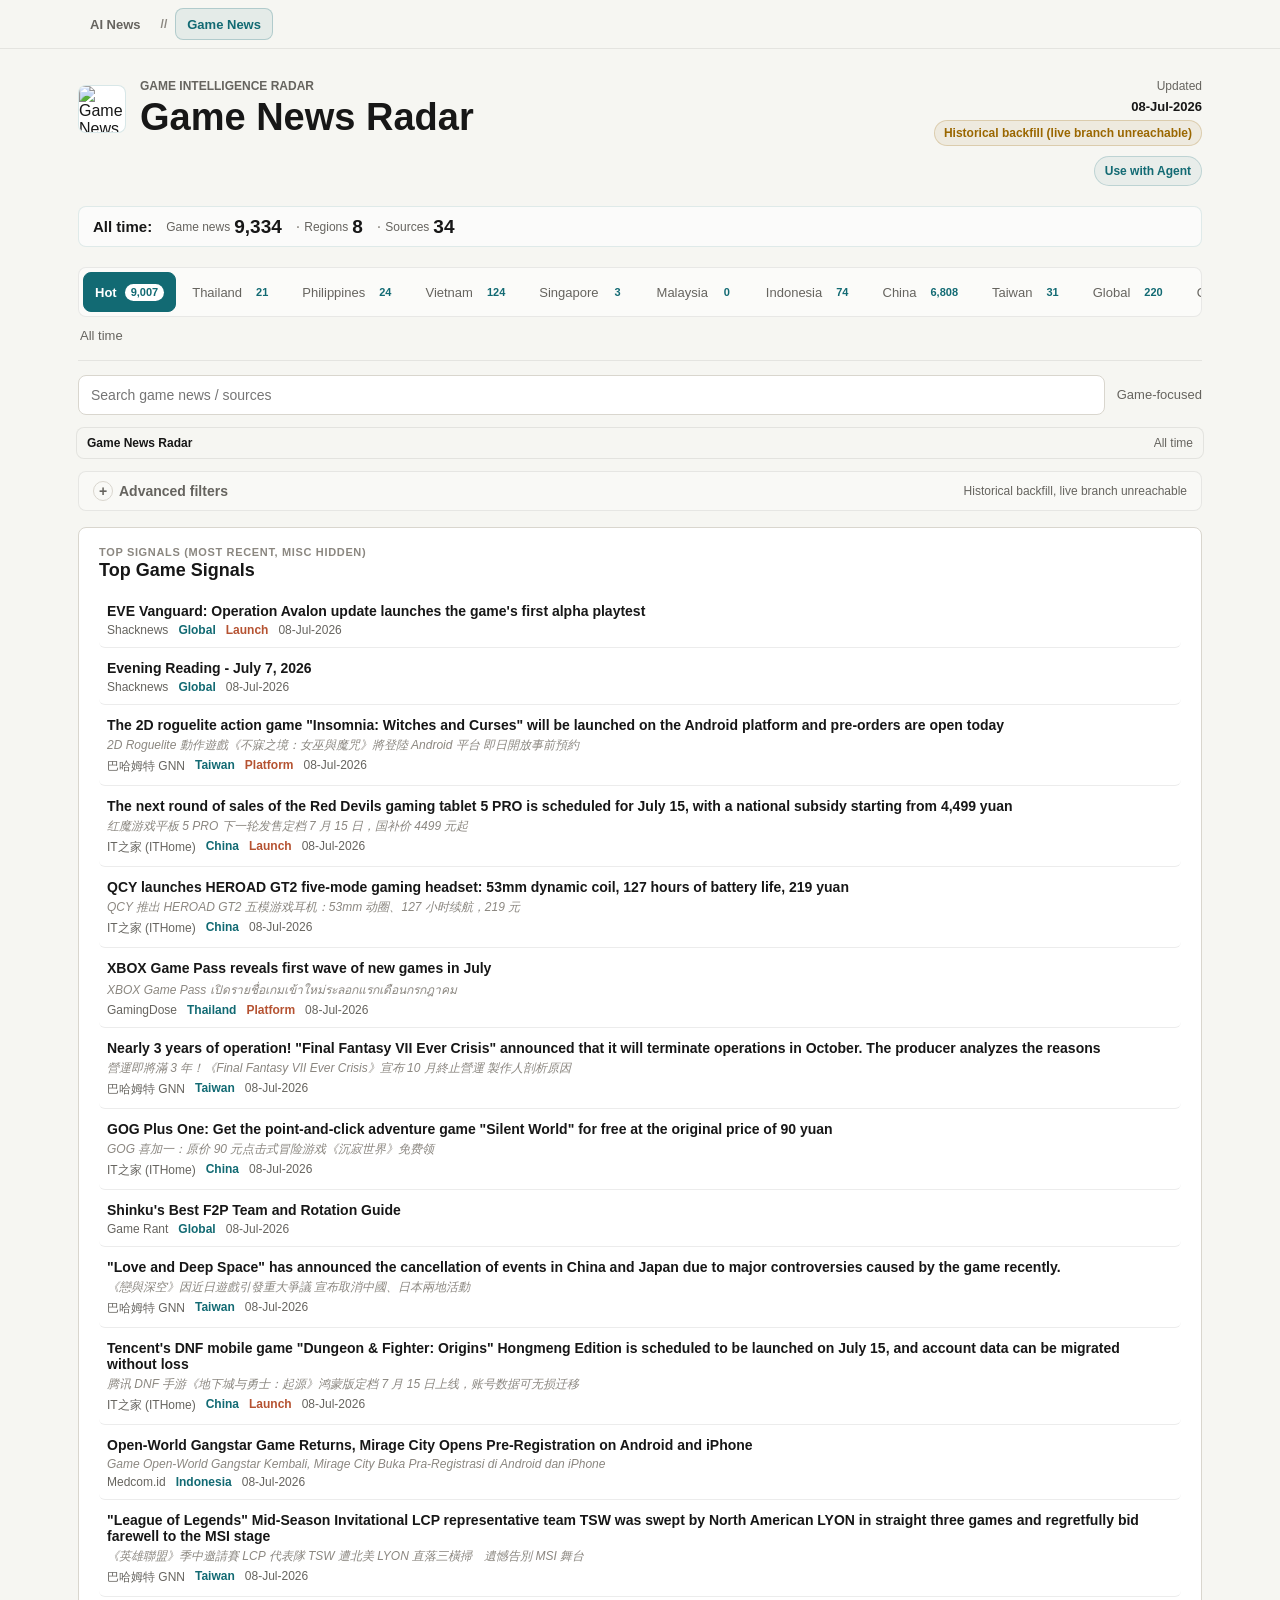
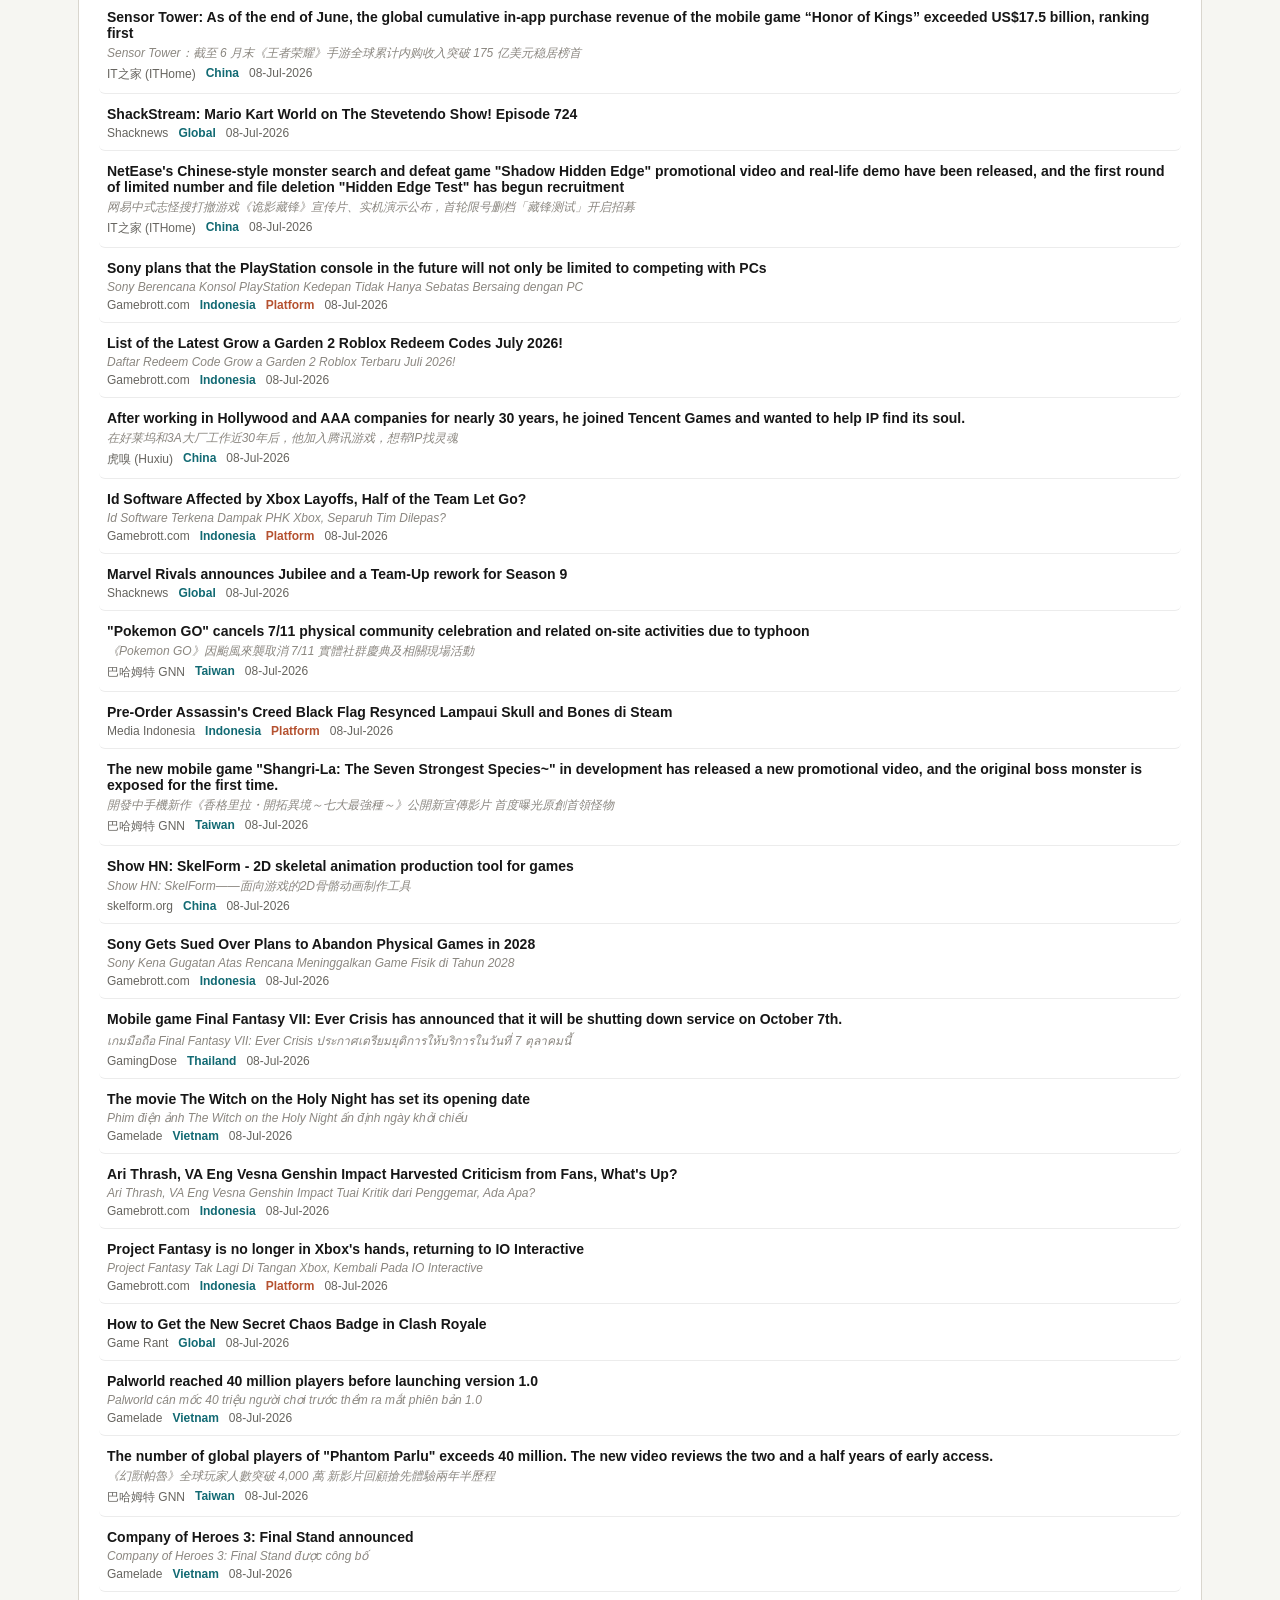
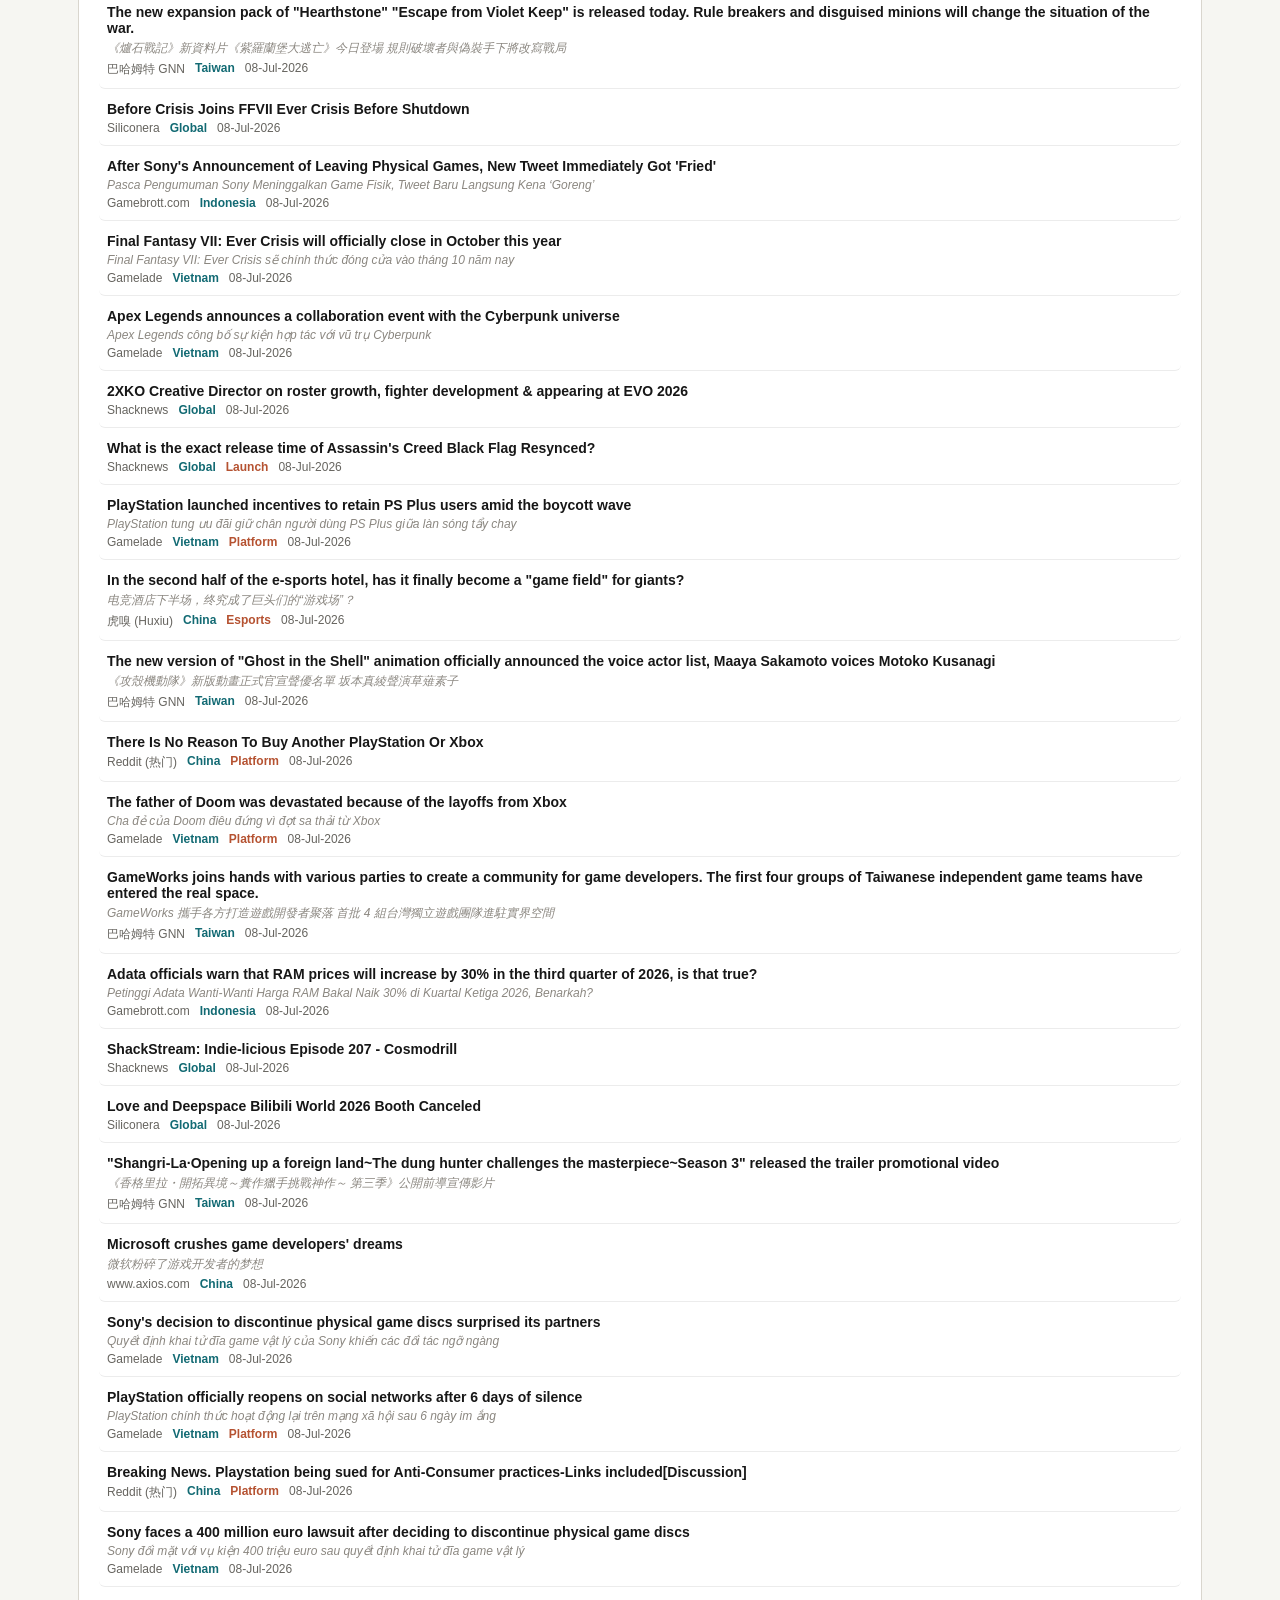
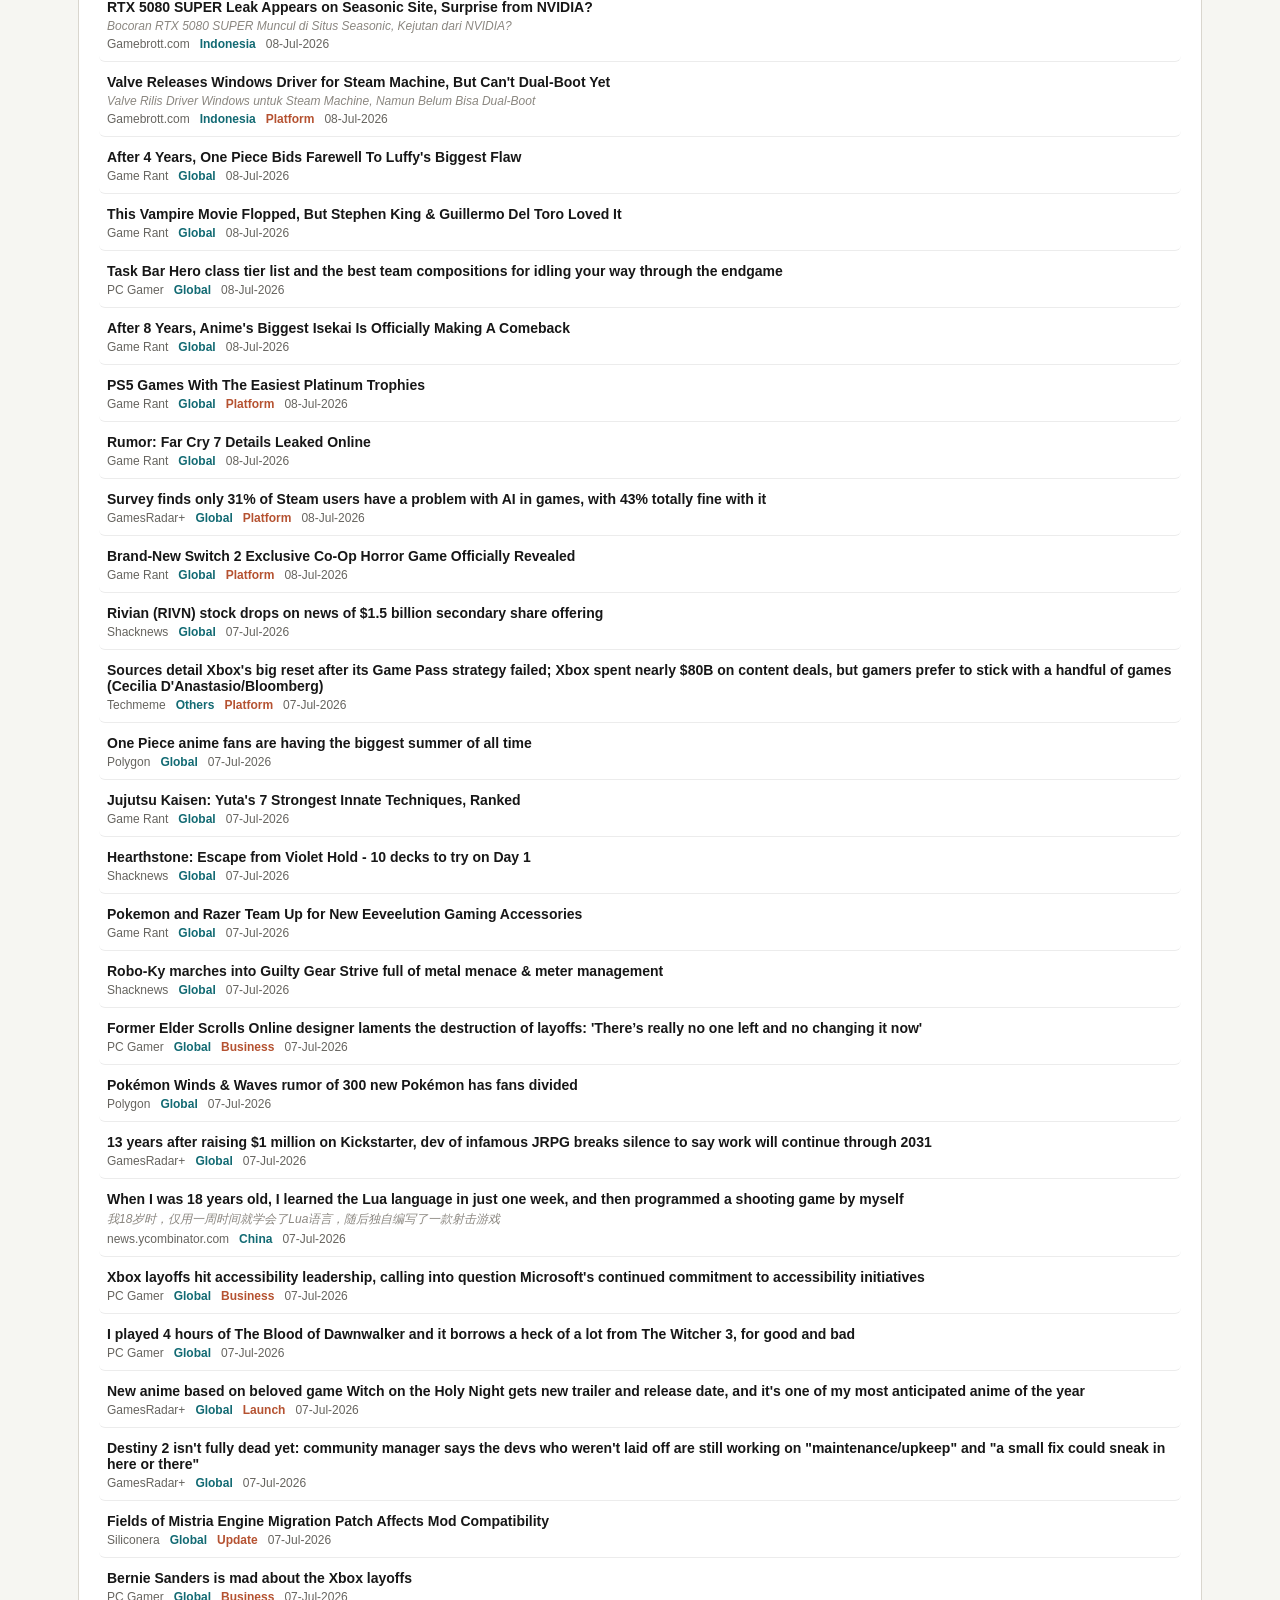
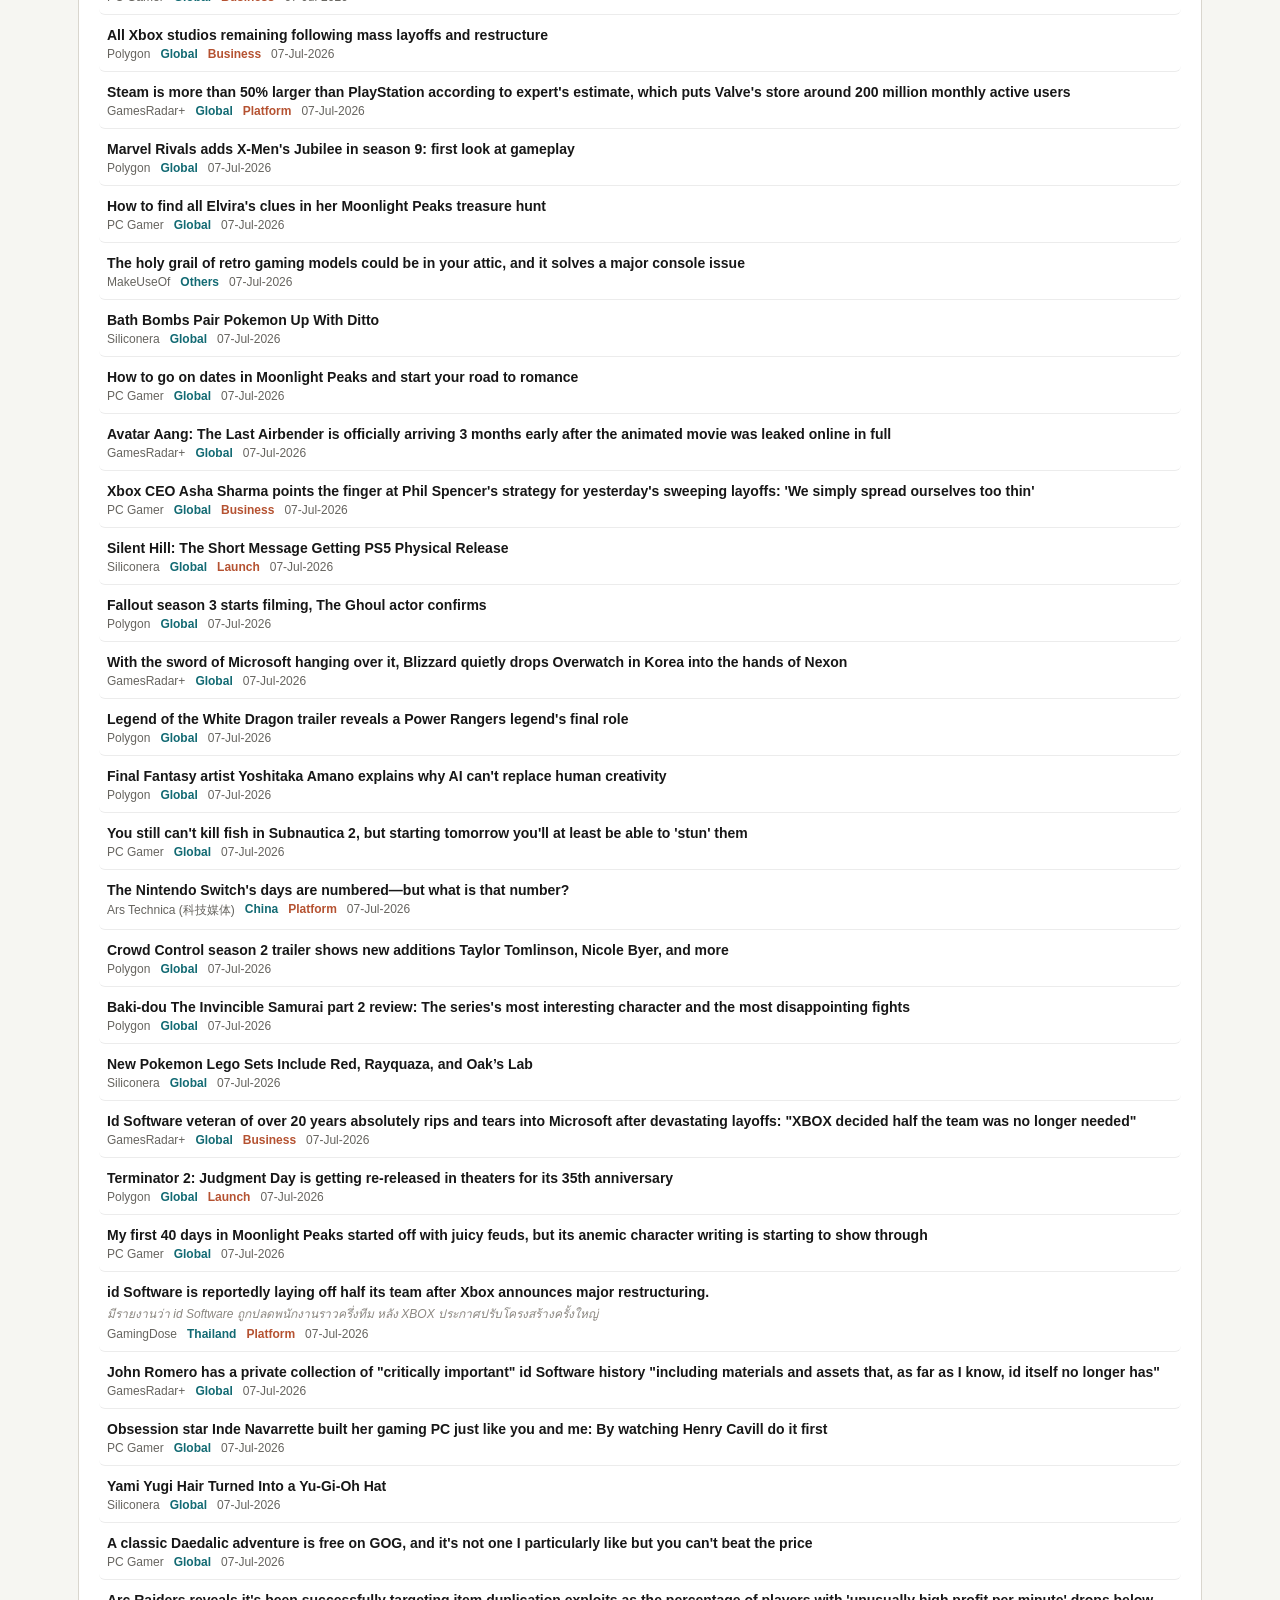
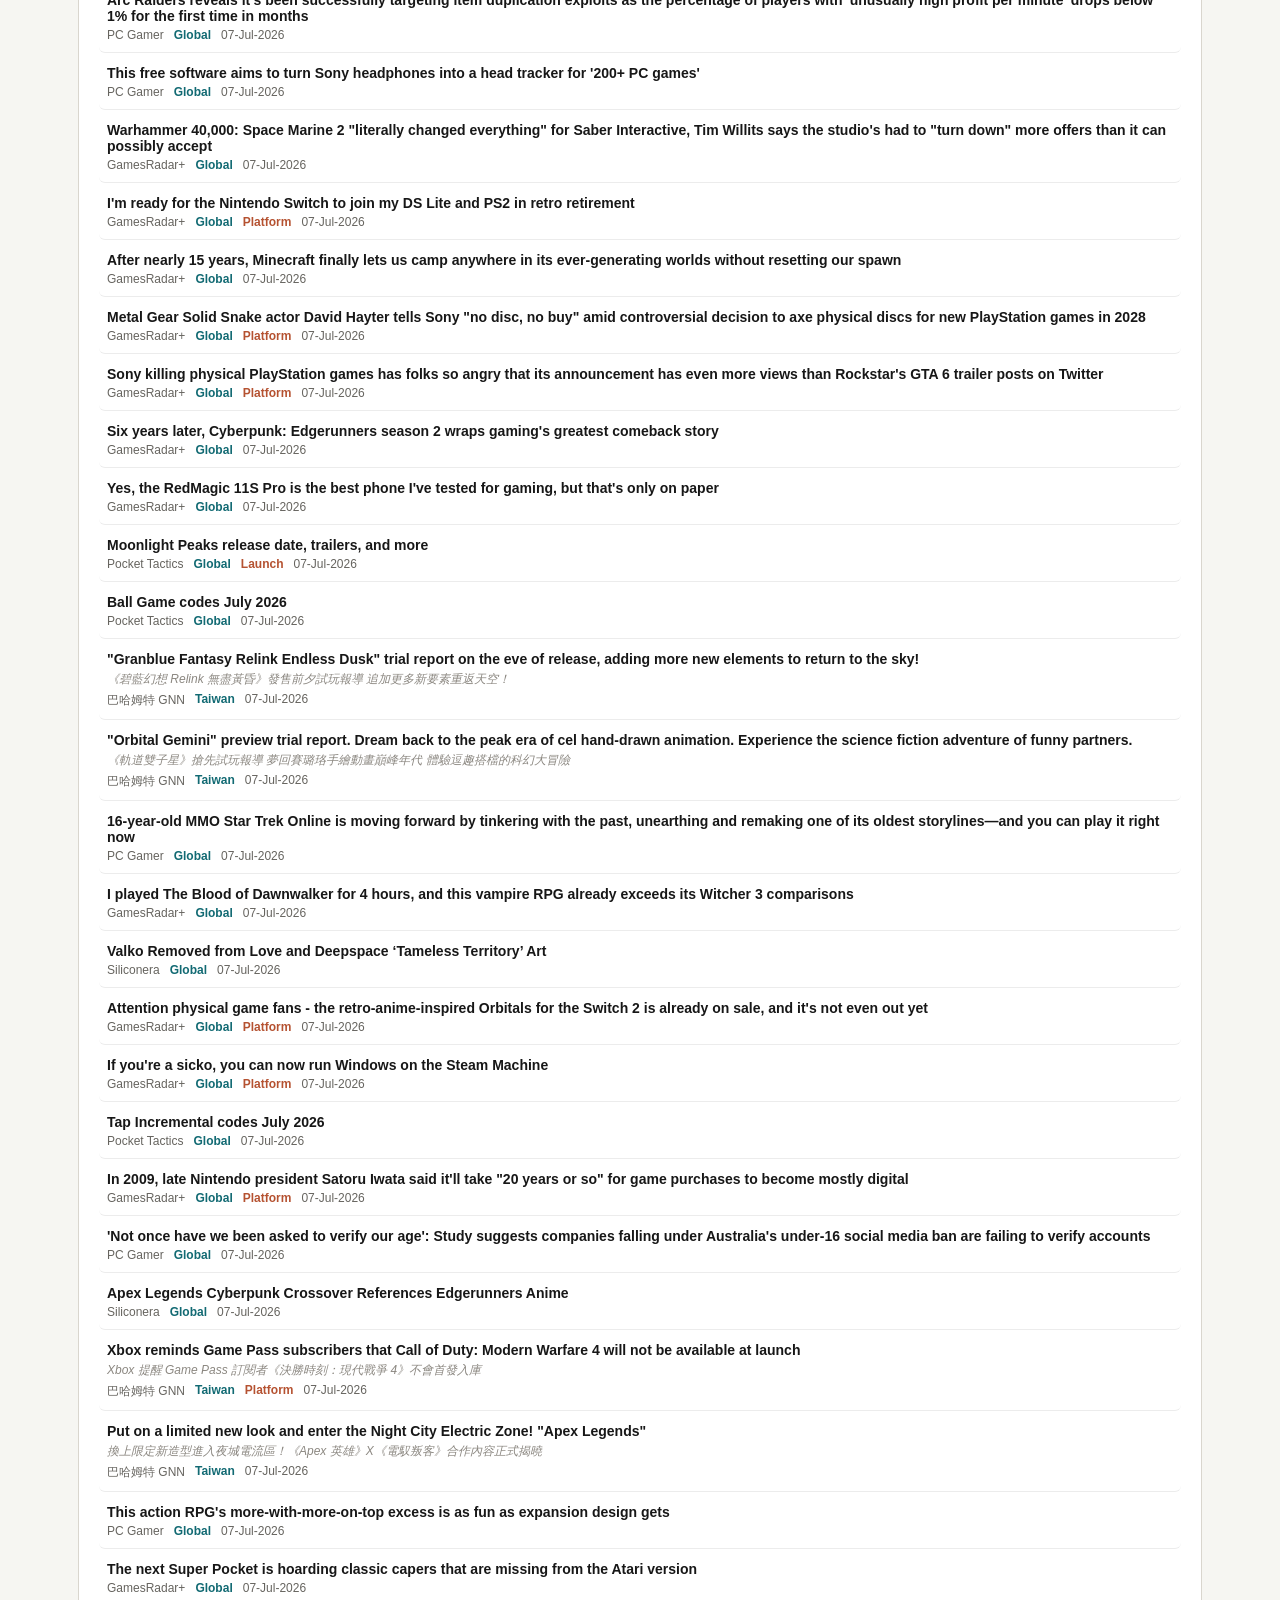
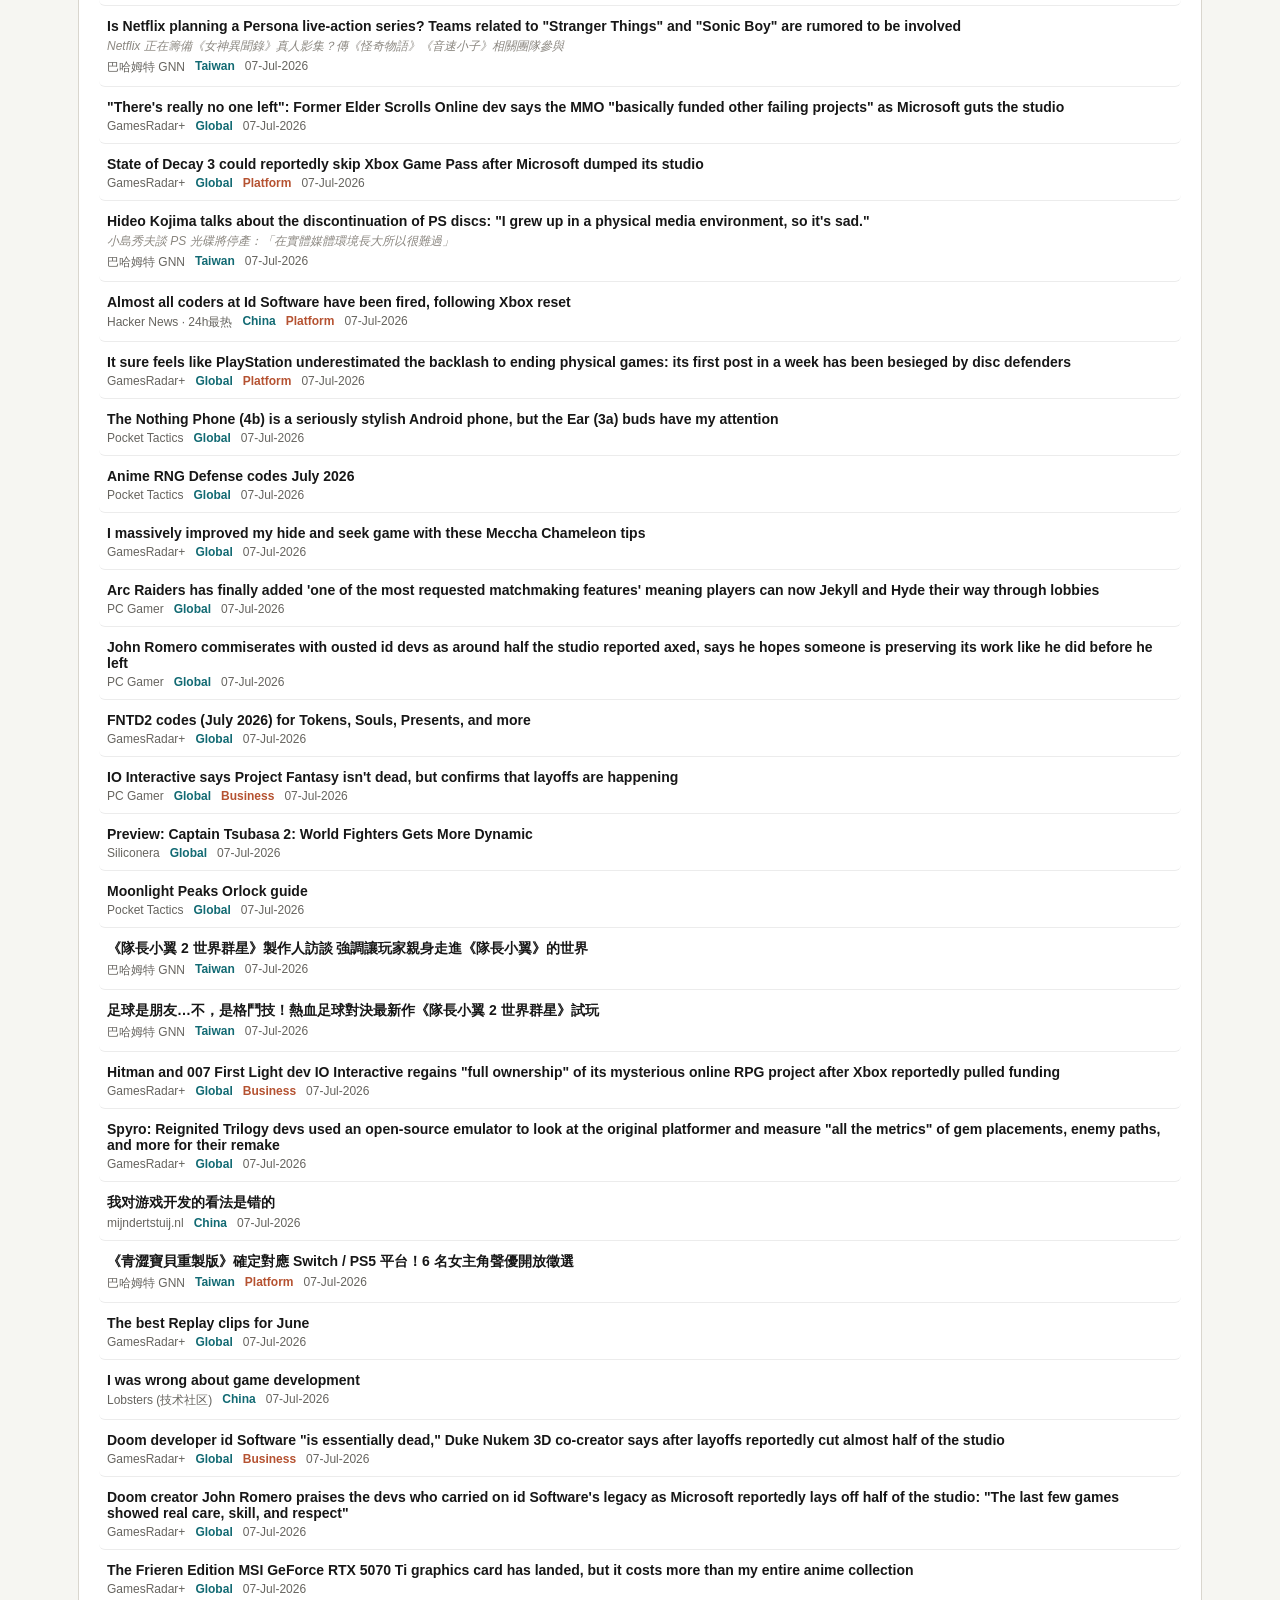
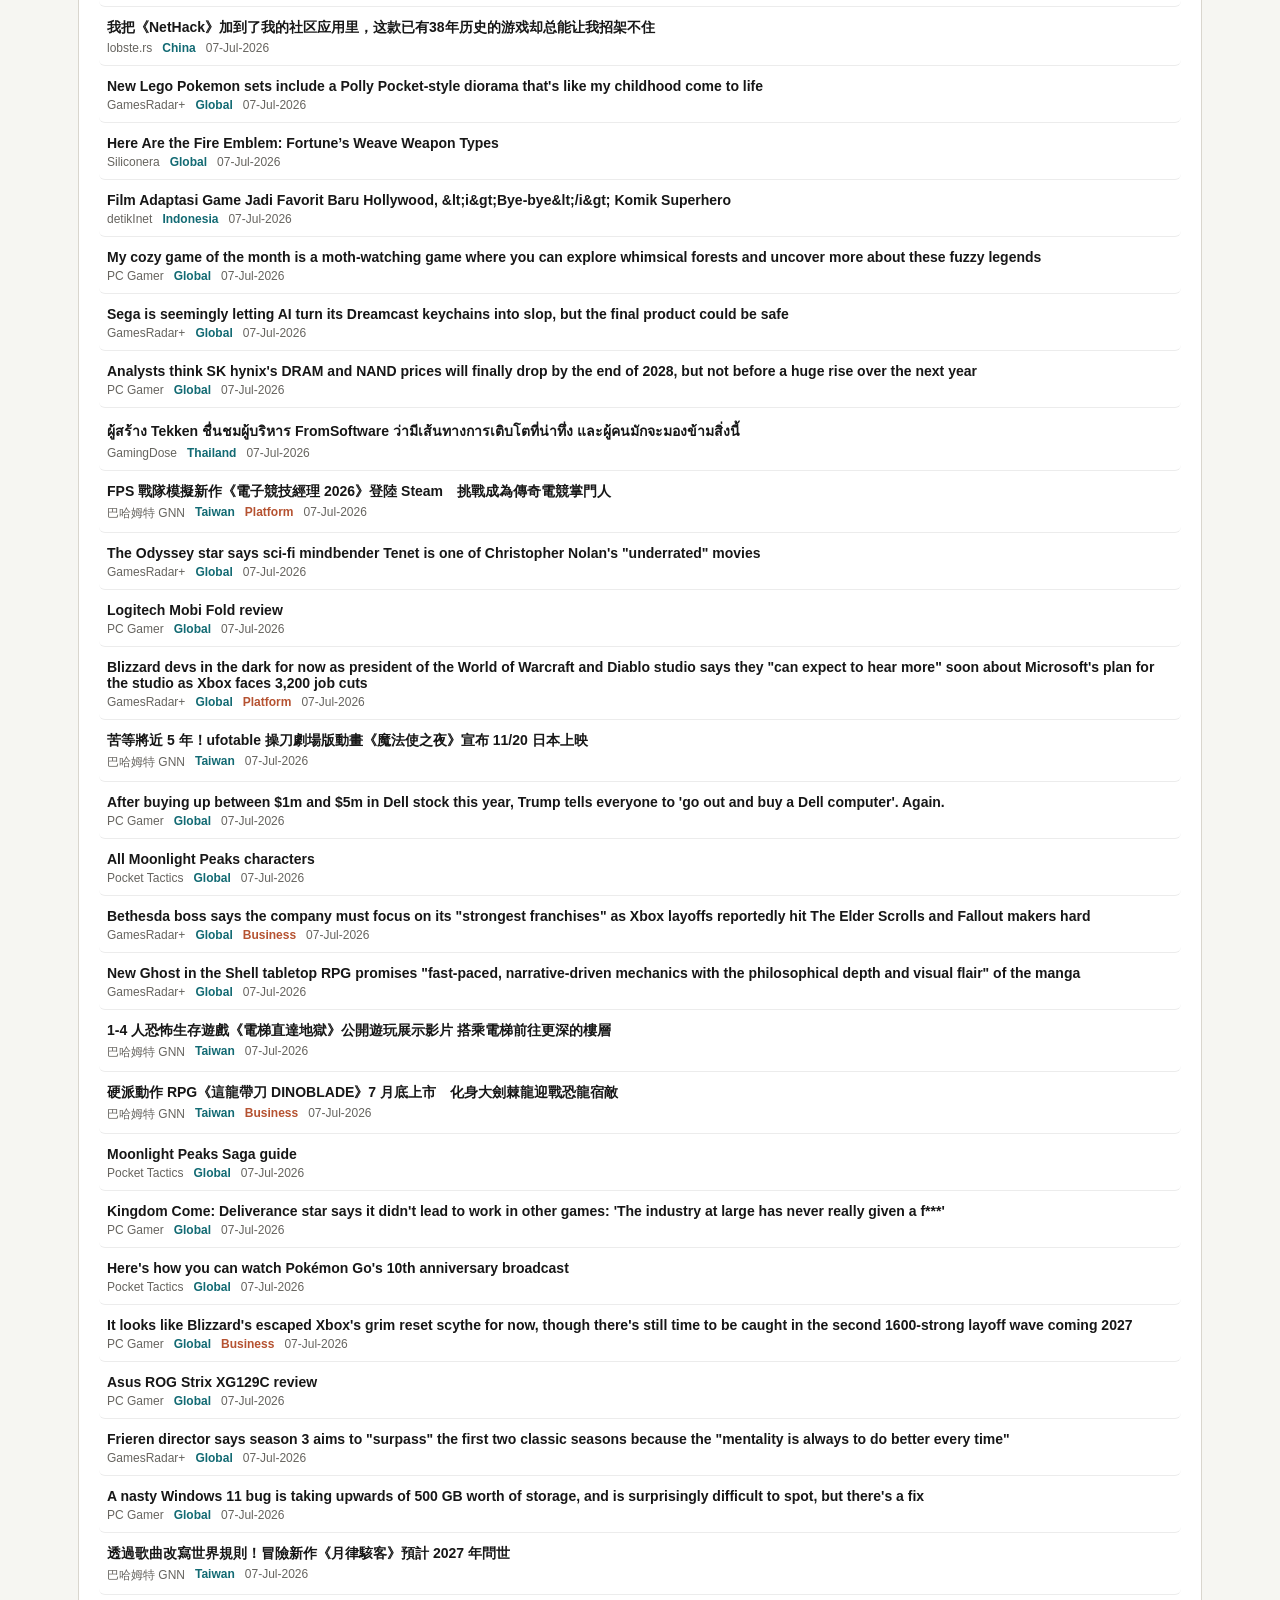
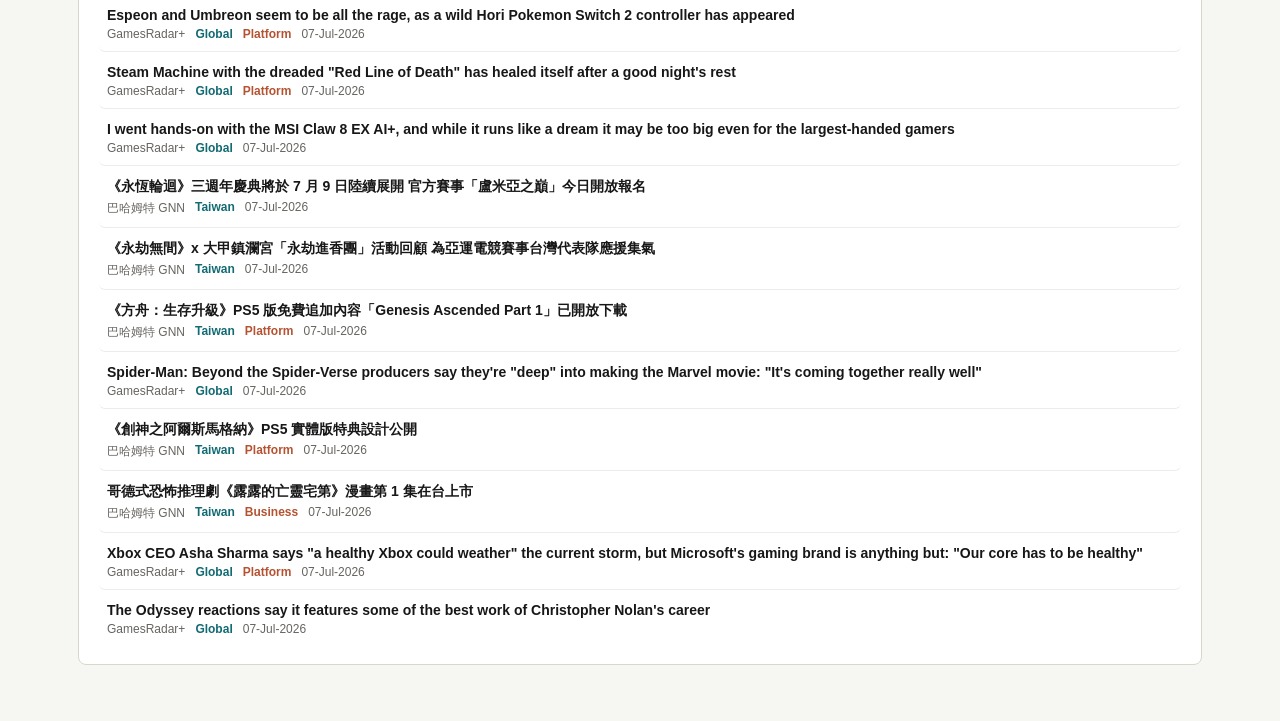
==== commit f99eab43: "feat(game-news): add Taiwan + Global regions, 15 new sources Three decisions from today's source eva" ====
--- a/game.html
+++ b/game.html
@@ -71,7 +71,7 @@
         <section class="stats" aria-label="Game news stats">
           <strong class="stat-prefix" id="gameStatsPrefix">All time:</strong>
           <span class="stat"><span class="k">Game news</span><span class="v" id="gameStatCount">–</span></span>
-          <span class="stat"><span class="k">Regions</span><span class="v">8</span></span>
+          <span class="stat"><span class="k">Regions</span><span class="v" id="gameStatRegions">8</span></span>
           <span class="stat"><span class="k">Sources</span><span class="v" id="gameStatSources">–</span></span>
         </section>
 
@@ -85,6 +85,8 @@
             <button class="section-tab" type="button" data-region="MY"><span>Malaysia</span><strong>0</strong></button>
             <button class="section-tab" type="button" data-region="ID"><span>Indonesia</span><strong>0</strong></button>
             <button class="section-tab" type="button" data-region="CN"><span>China</span><strong>0</strong></button>
+            <button class="section-tab" type="button" data-region="TW"><span>Taiwan</span><strong>0</strong></button>
+            <button class="section-tab" type="button" data-region="GLOBAL"><span>Global</span><strong>0</strong></button>
             <button class="section-tab" type="button" data-region="OTHERS"><span>Others</span><strong>0</strong></button>
             <button class="section-tab" type="button" data-region="MISC"><span>Misc</span><strong>0</strong></button>
           </div>
@@ -140,6 +142,8 @@
                 <option value="MY">Malaysia</option>
                 <option value="ID">Indonesia</option>
                 <option value="CN">China</option>
+                <option value="TW">Taiwan</option>
+                <option value="GLOBAL">Global</option>
                 <option value="OTHERS">Others</option>
                 <option value="MISC">Misc</option>
               </select>
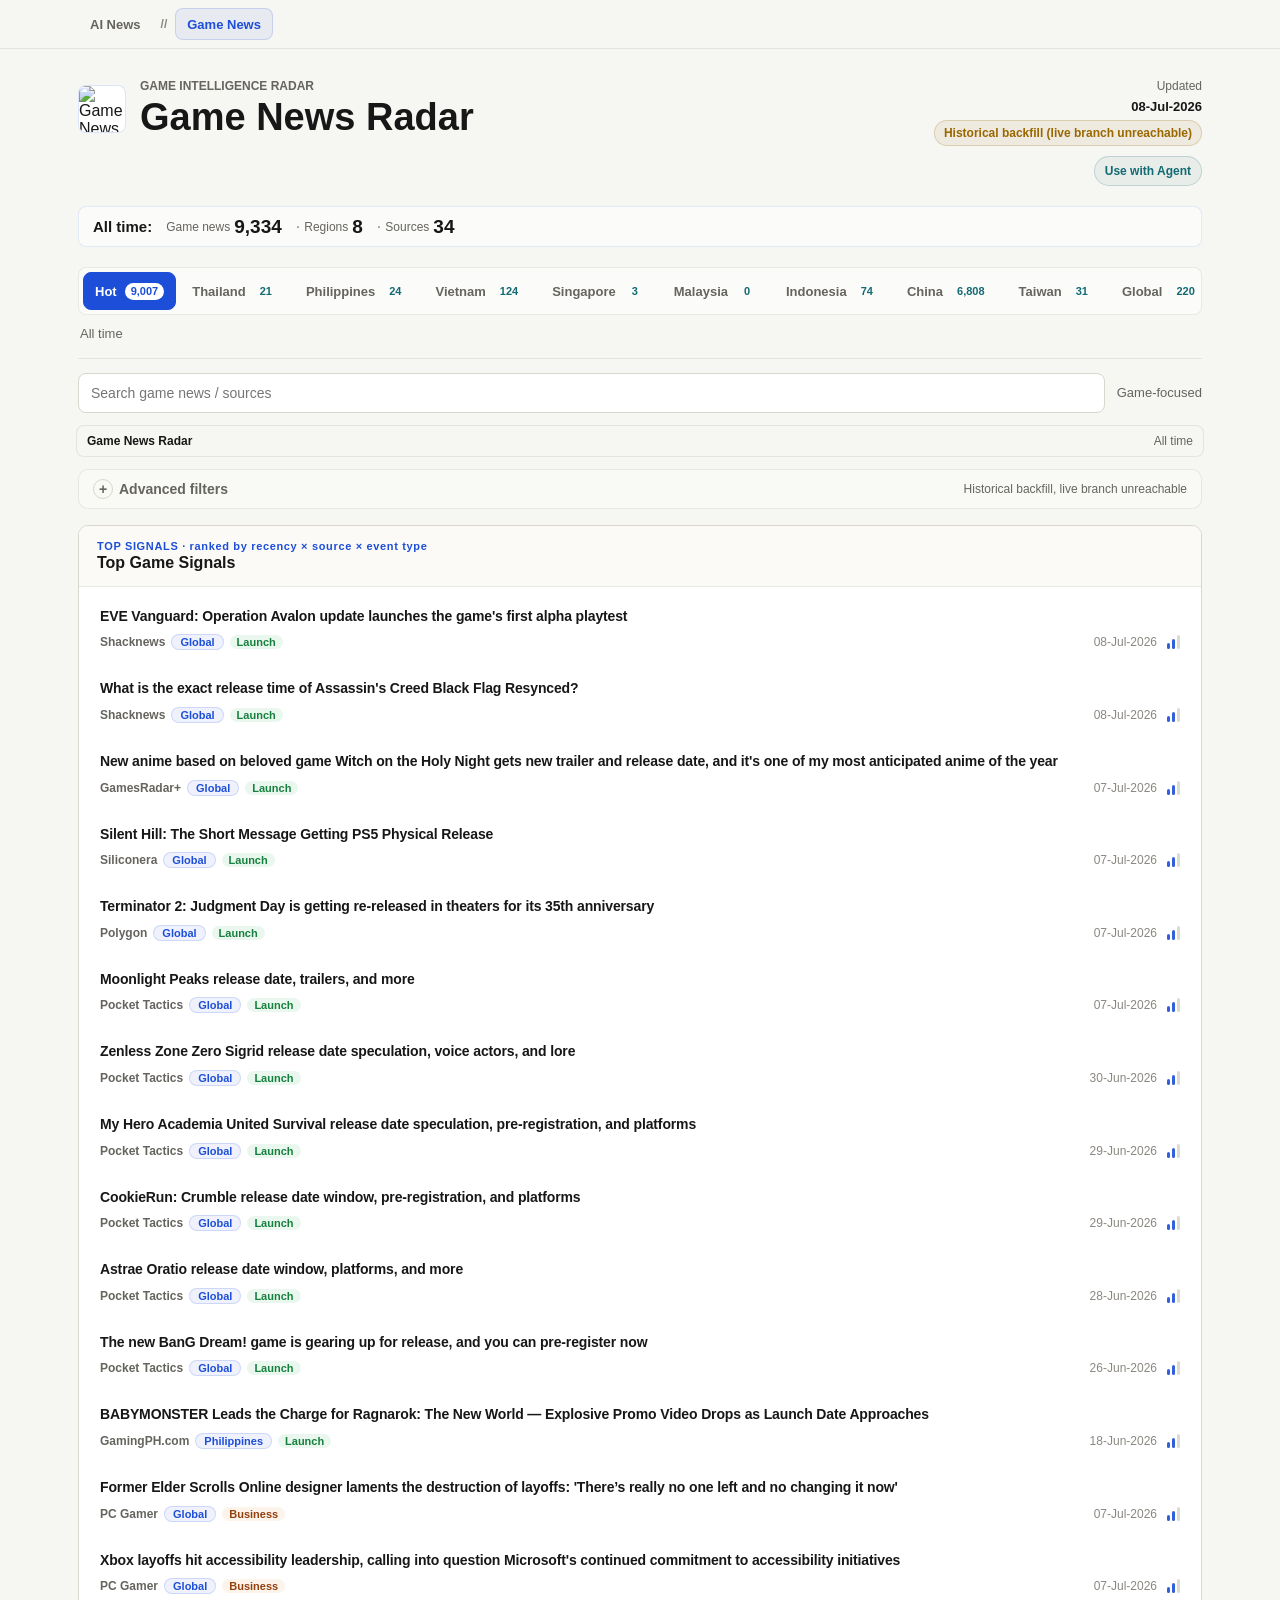
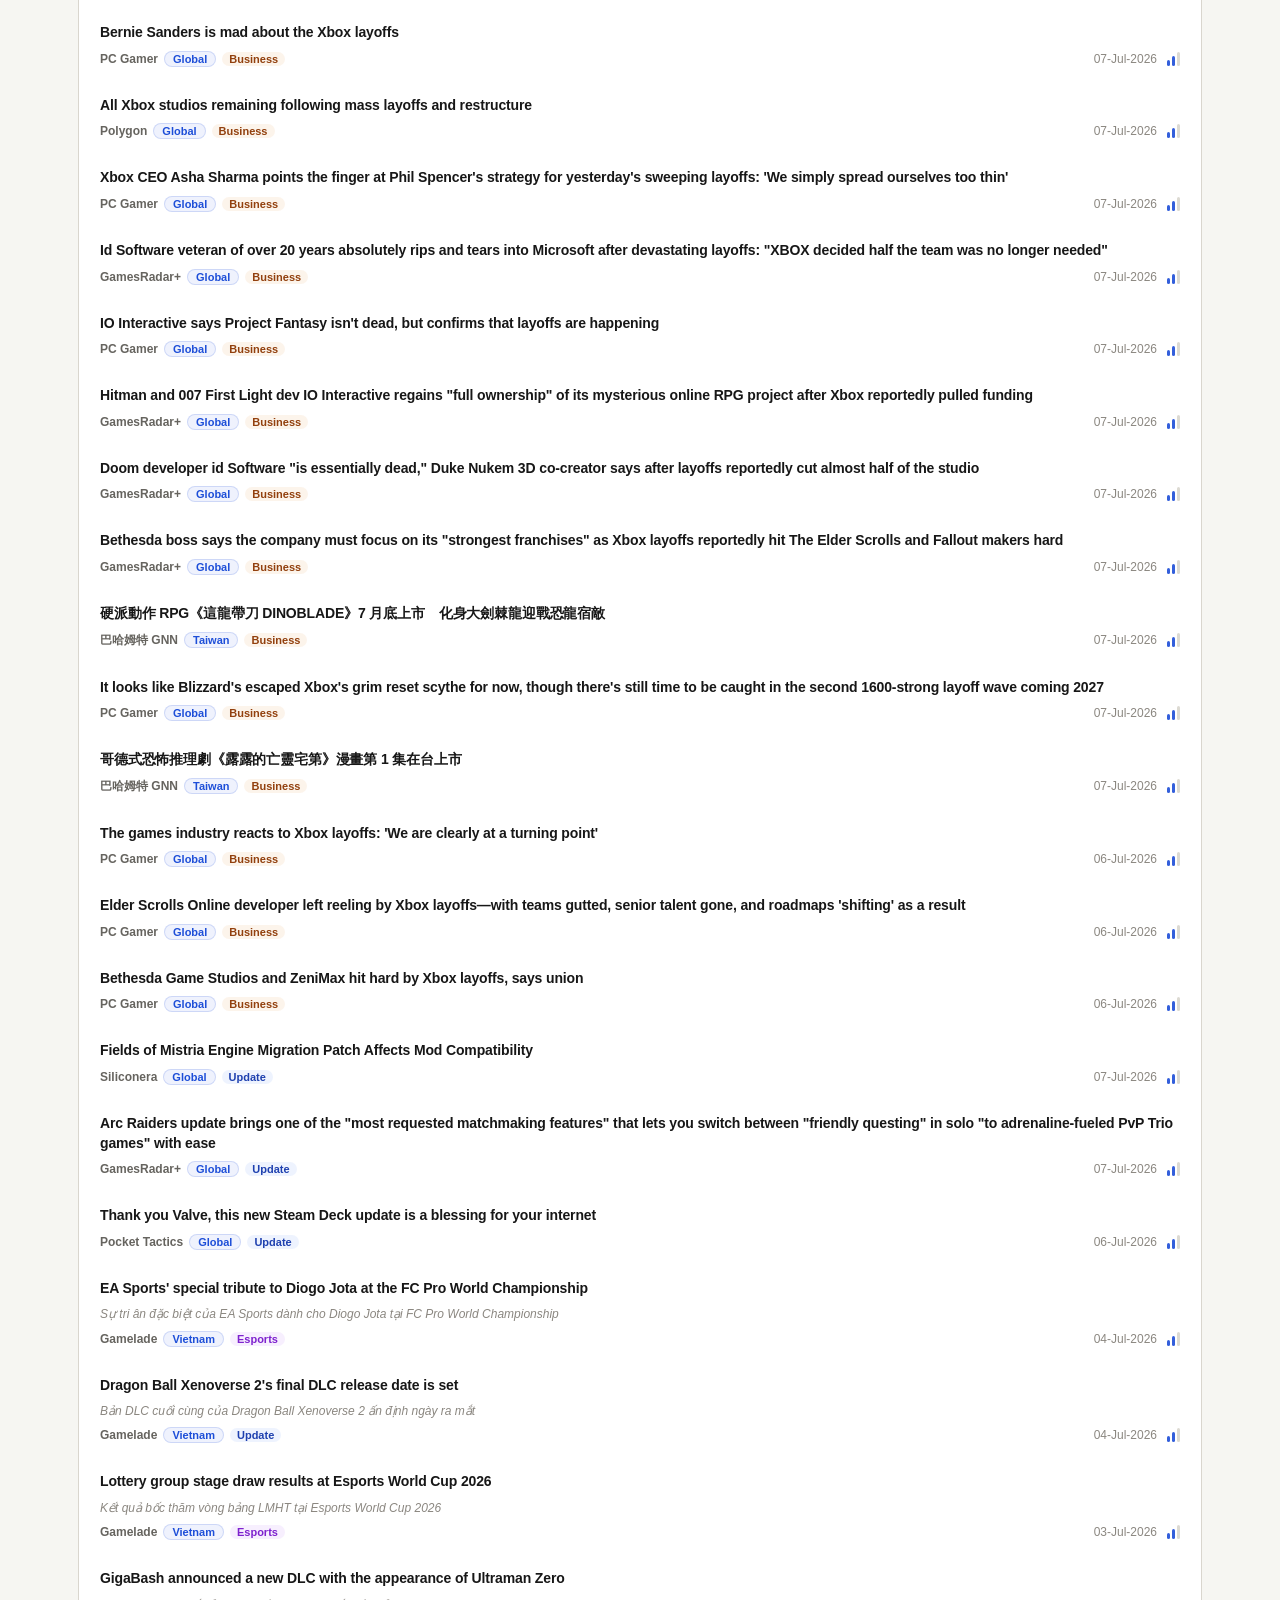
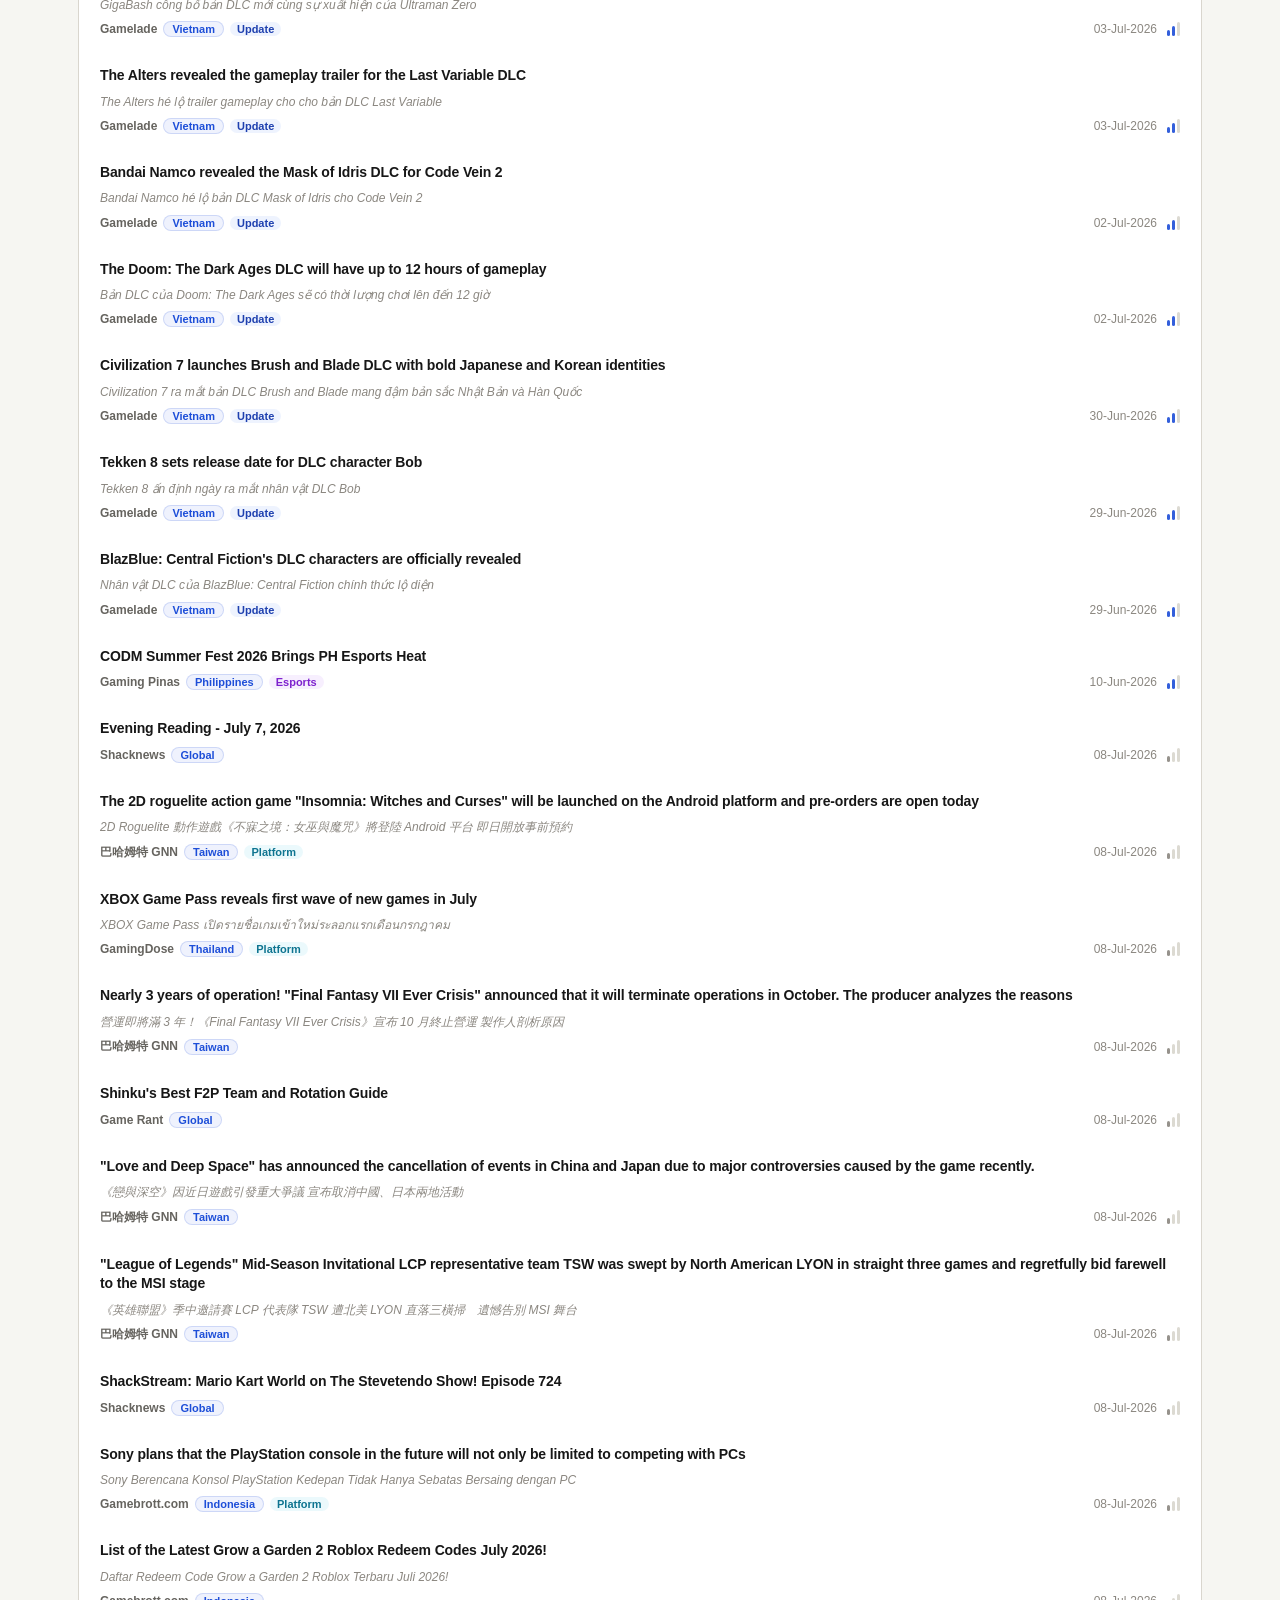
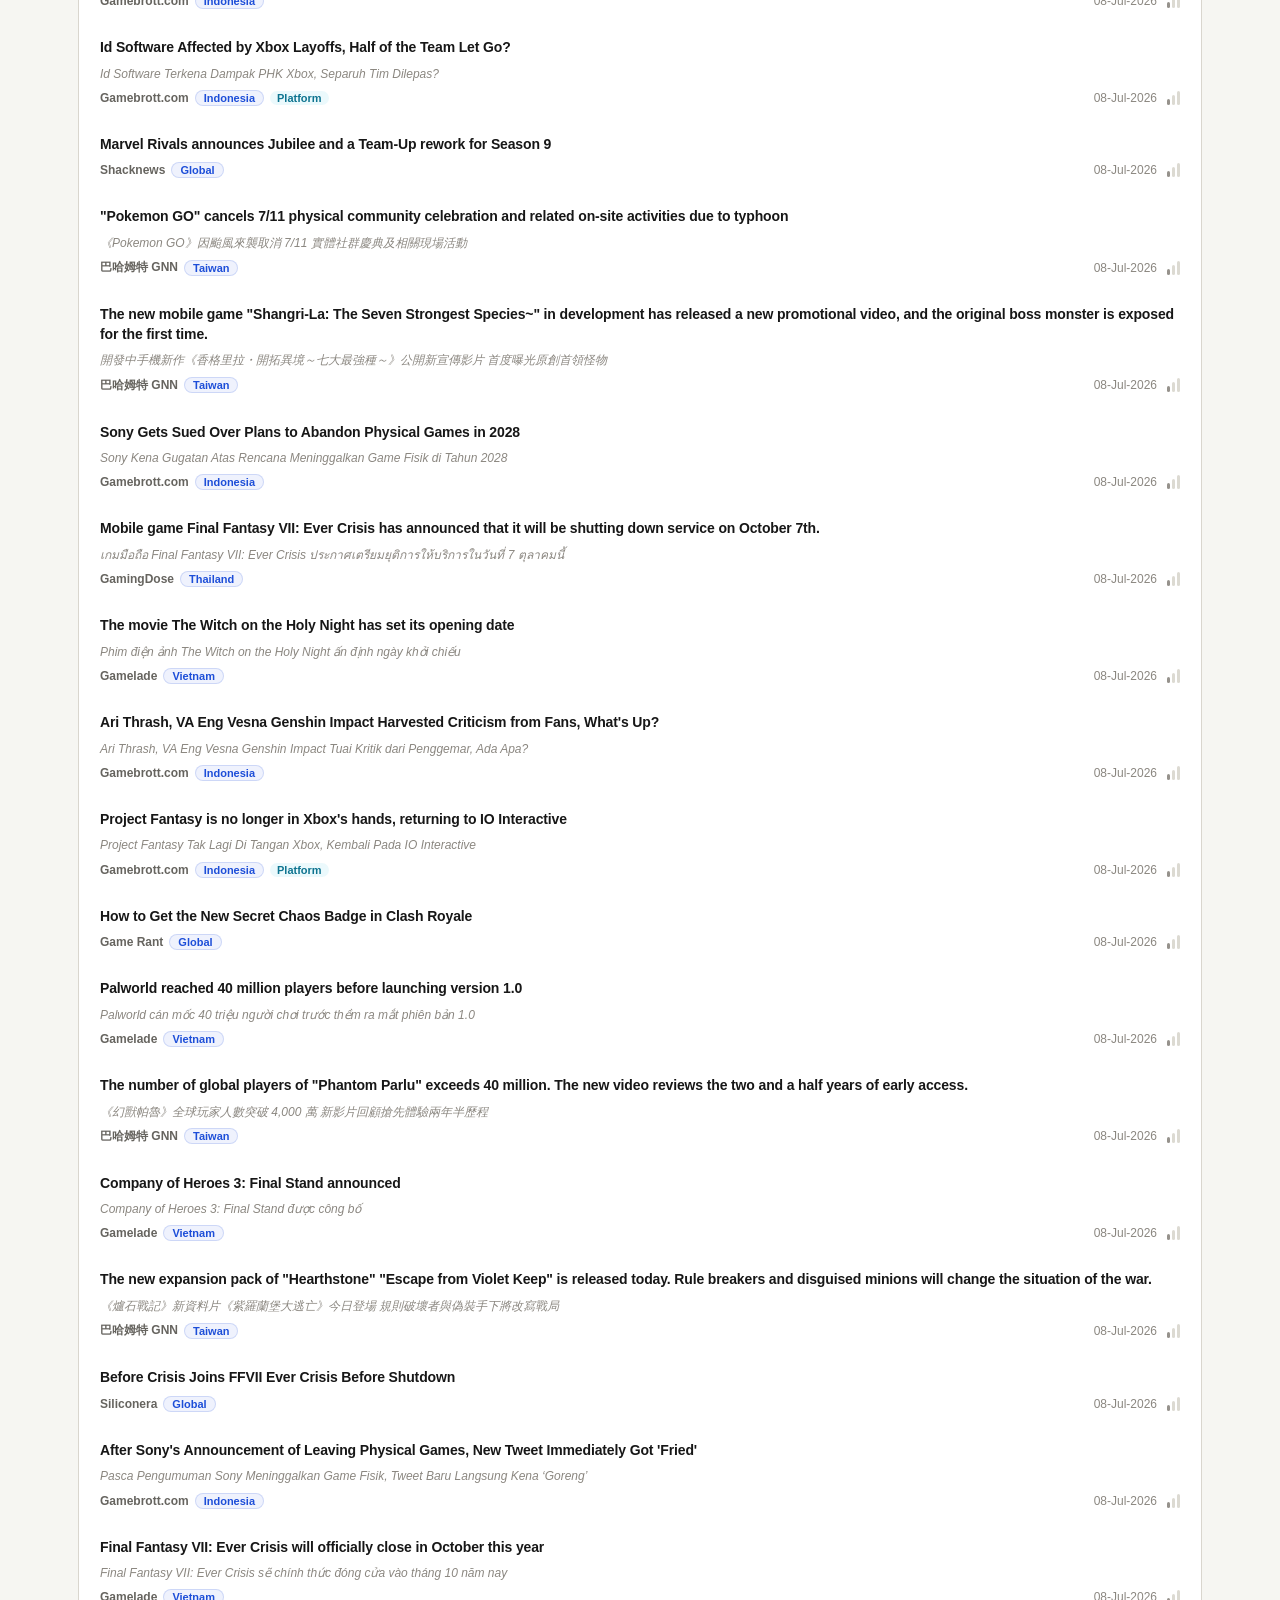
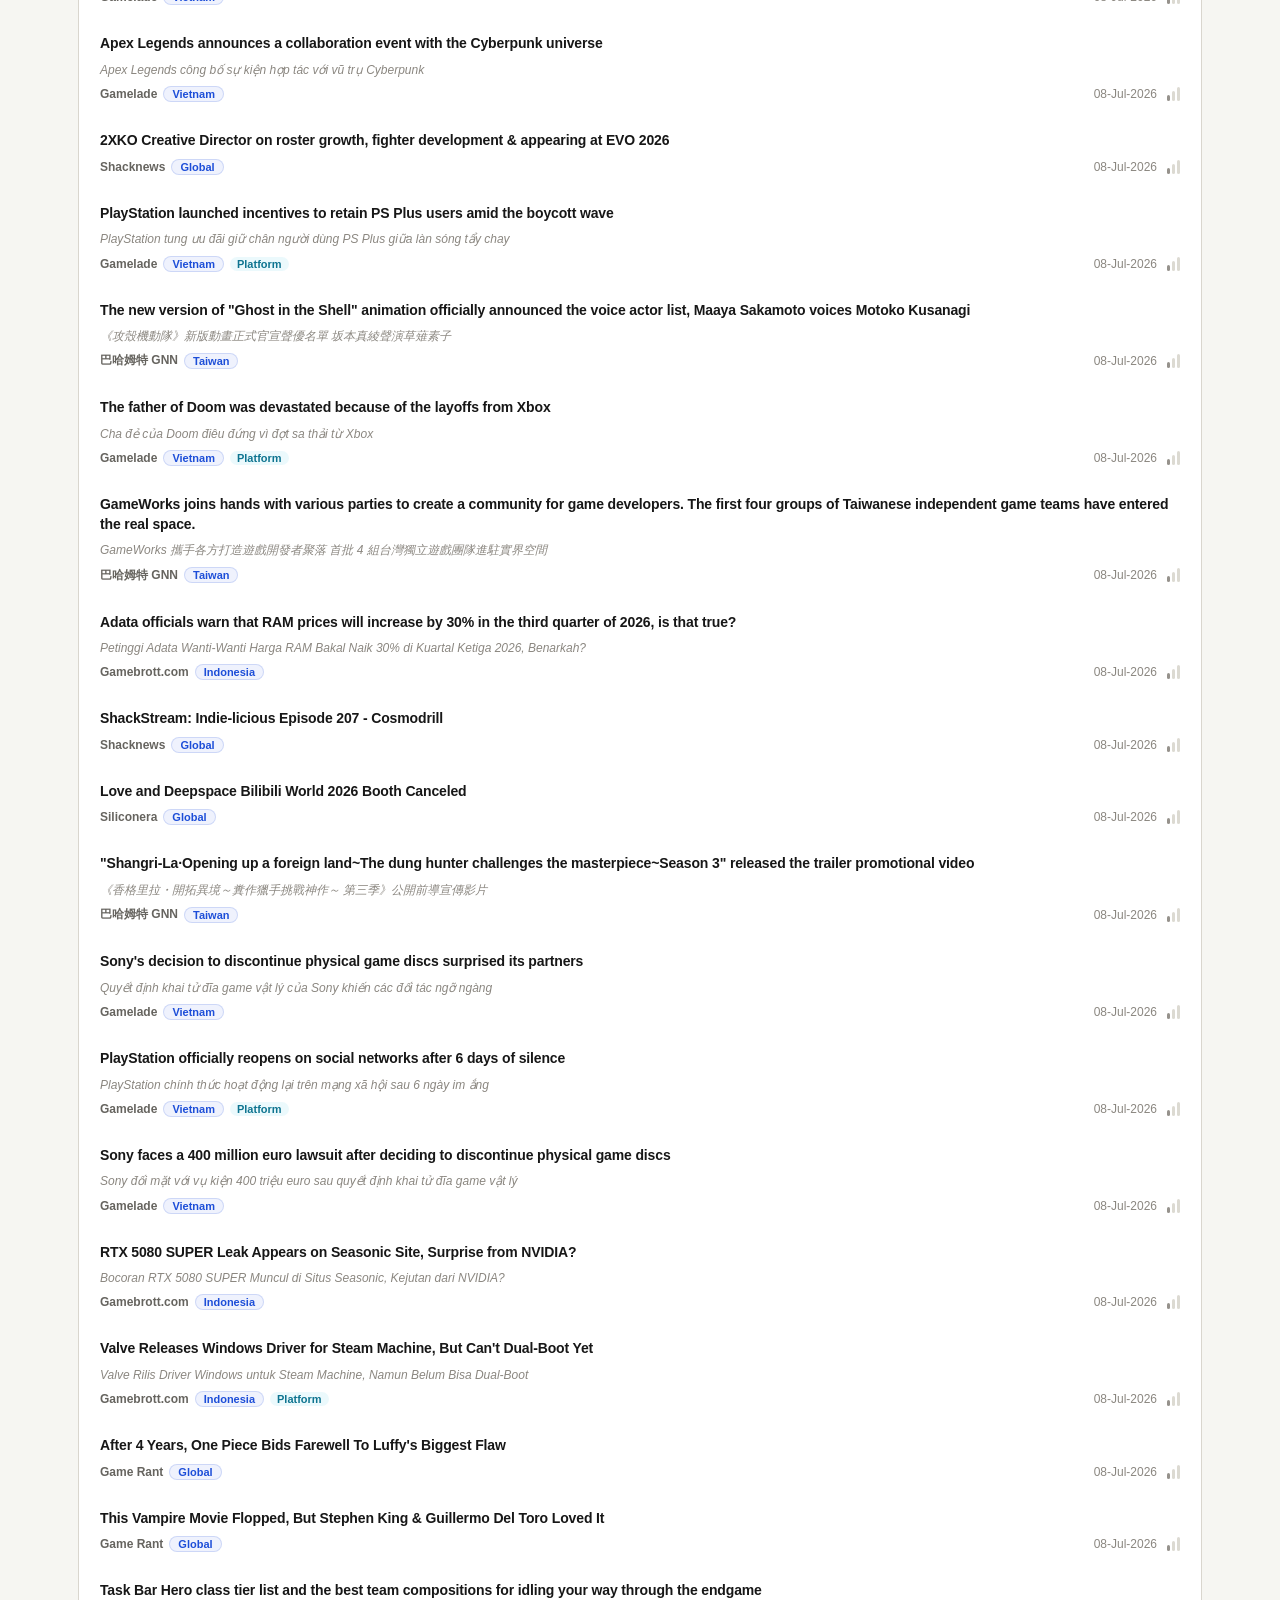
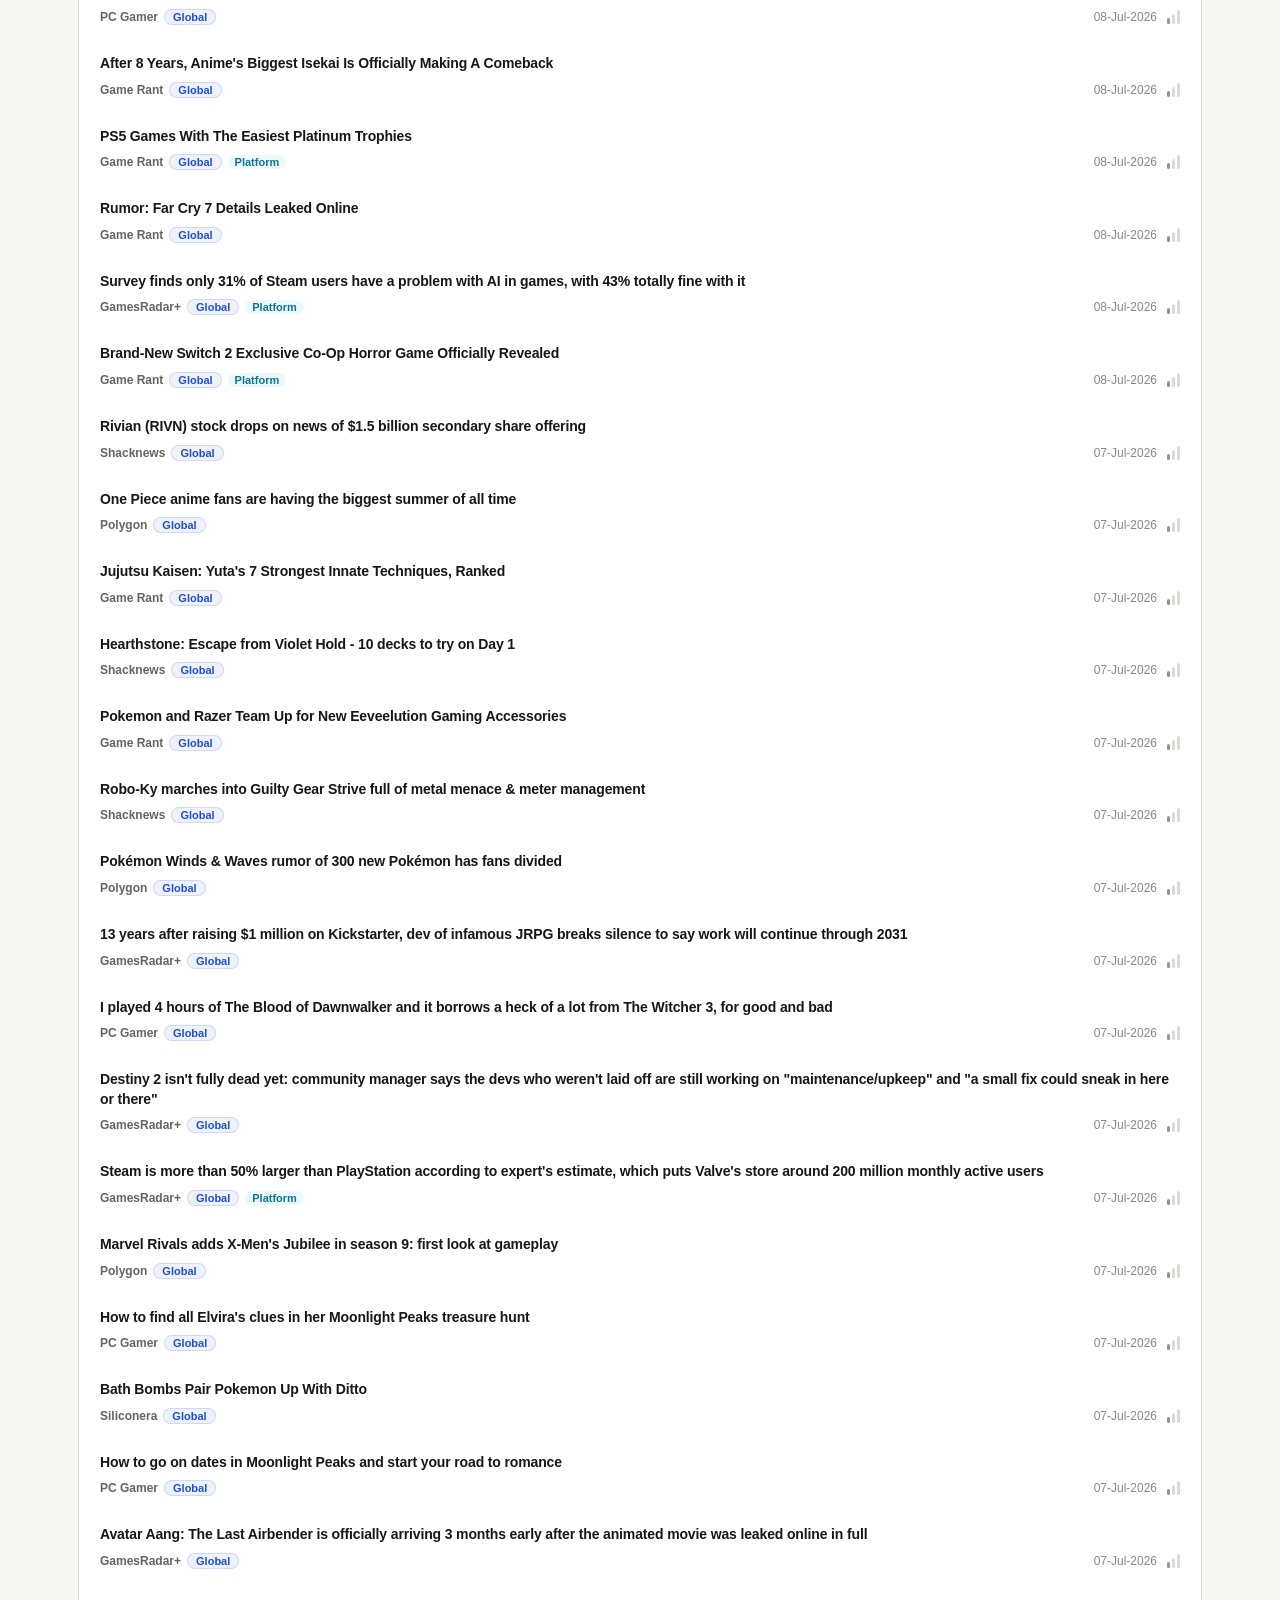
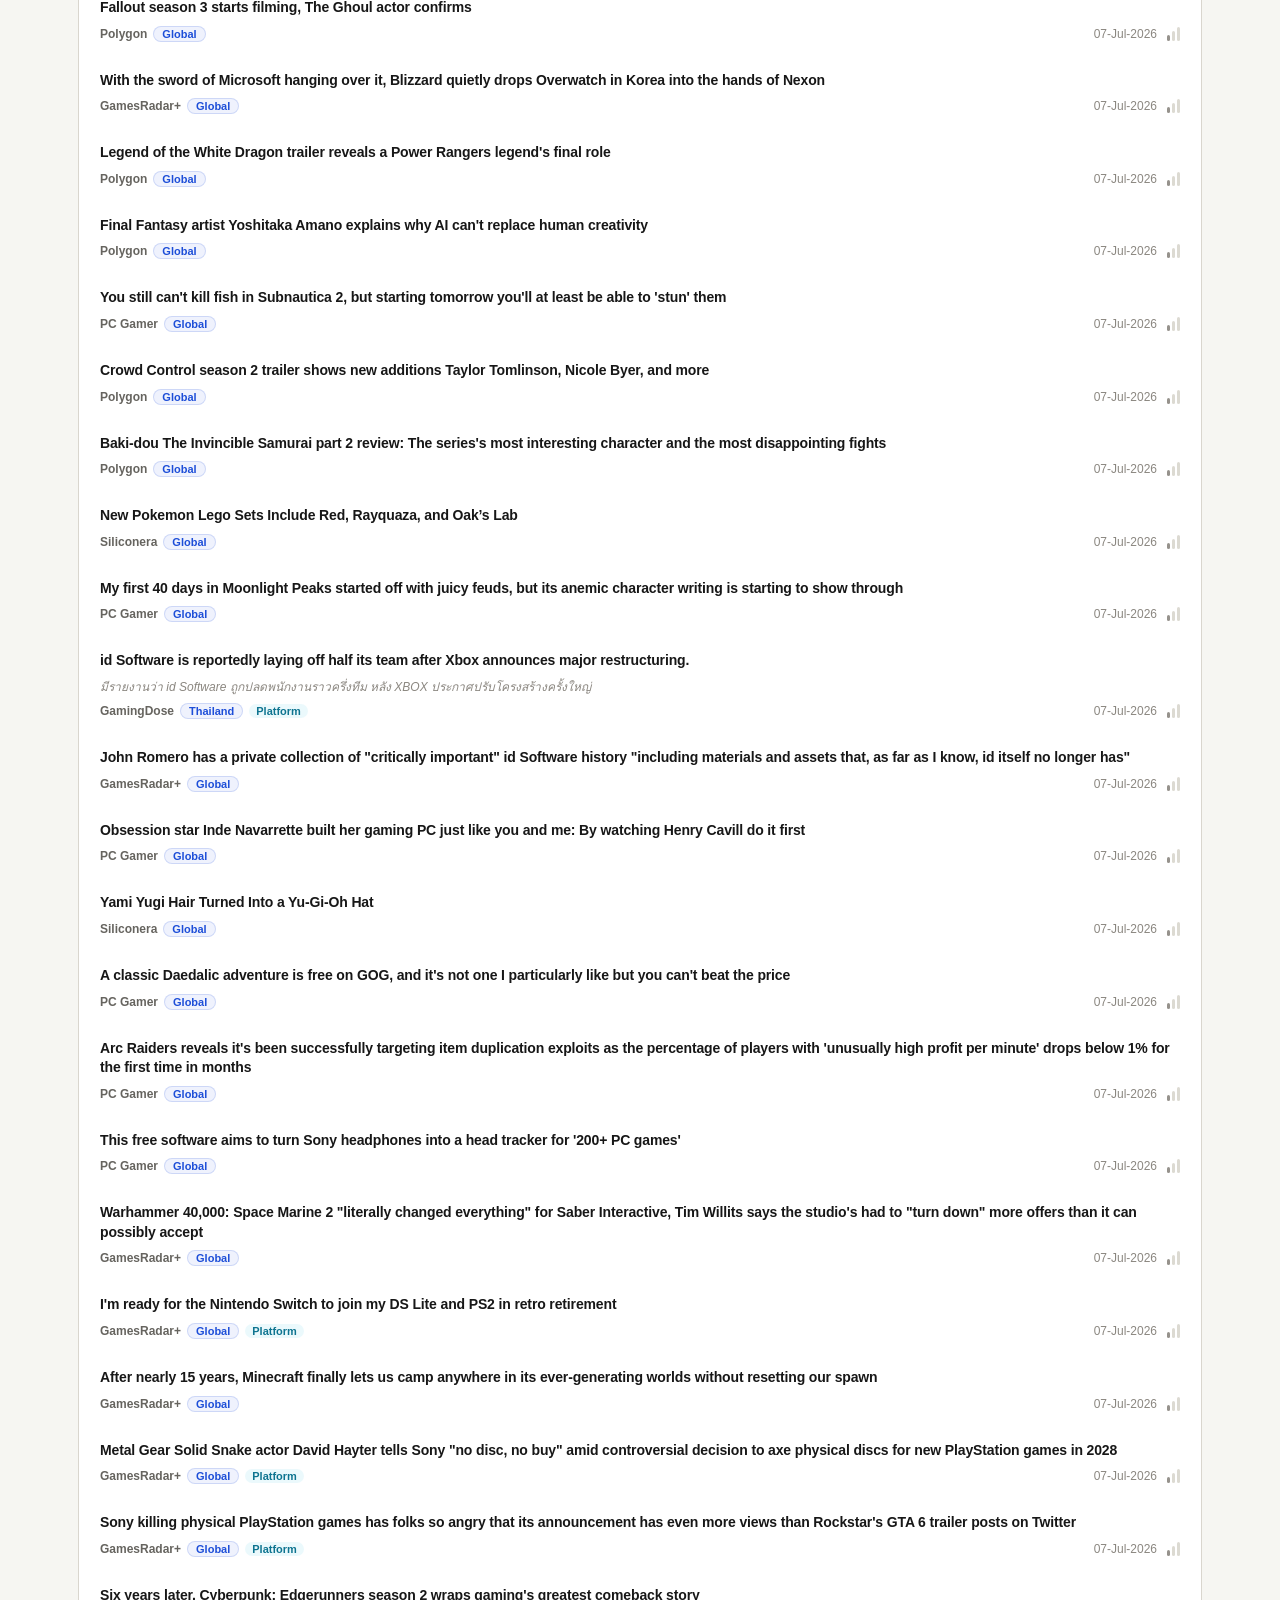
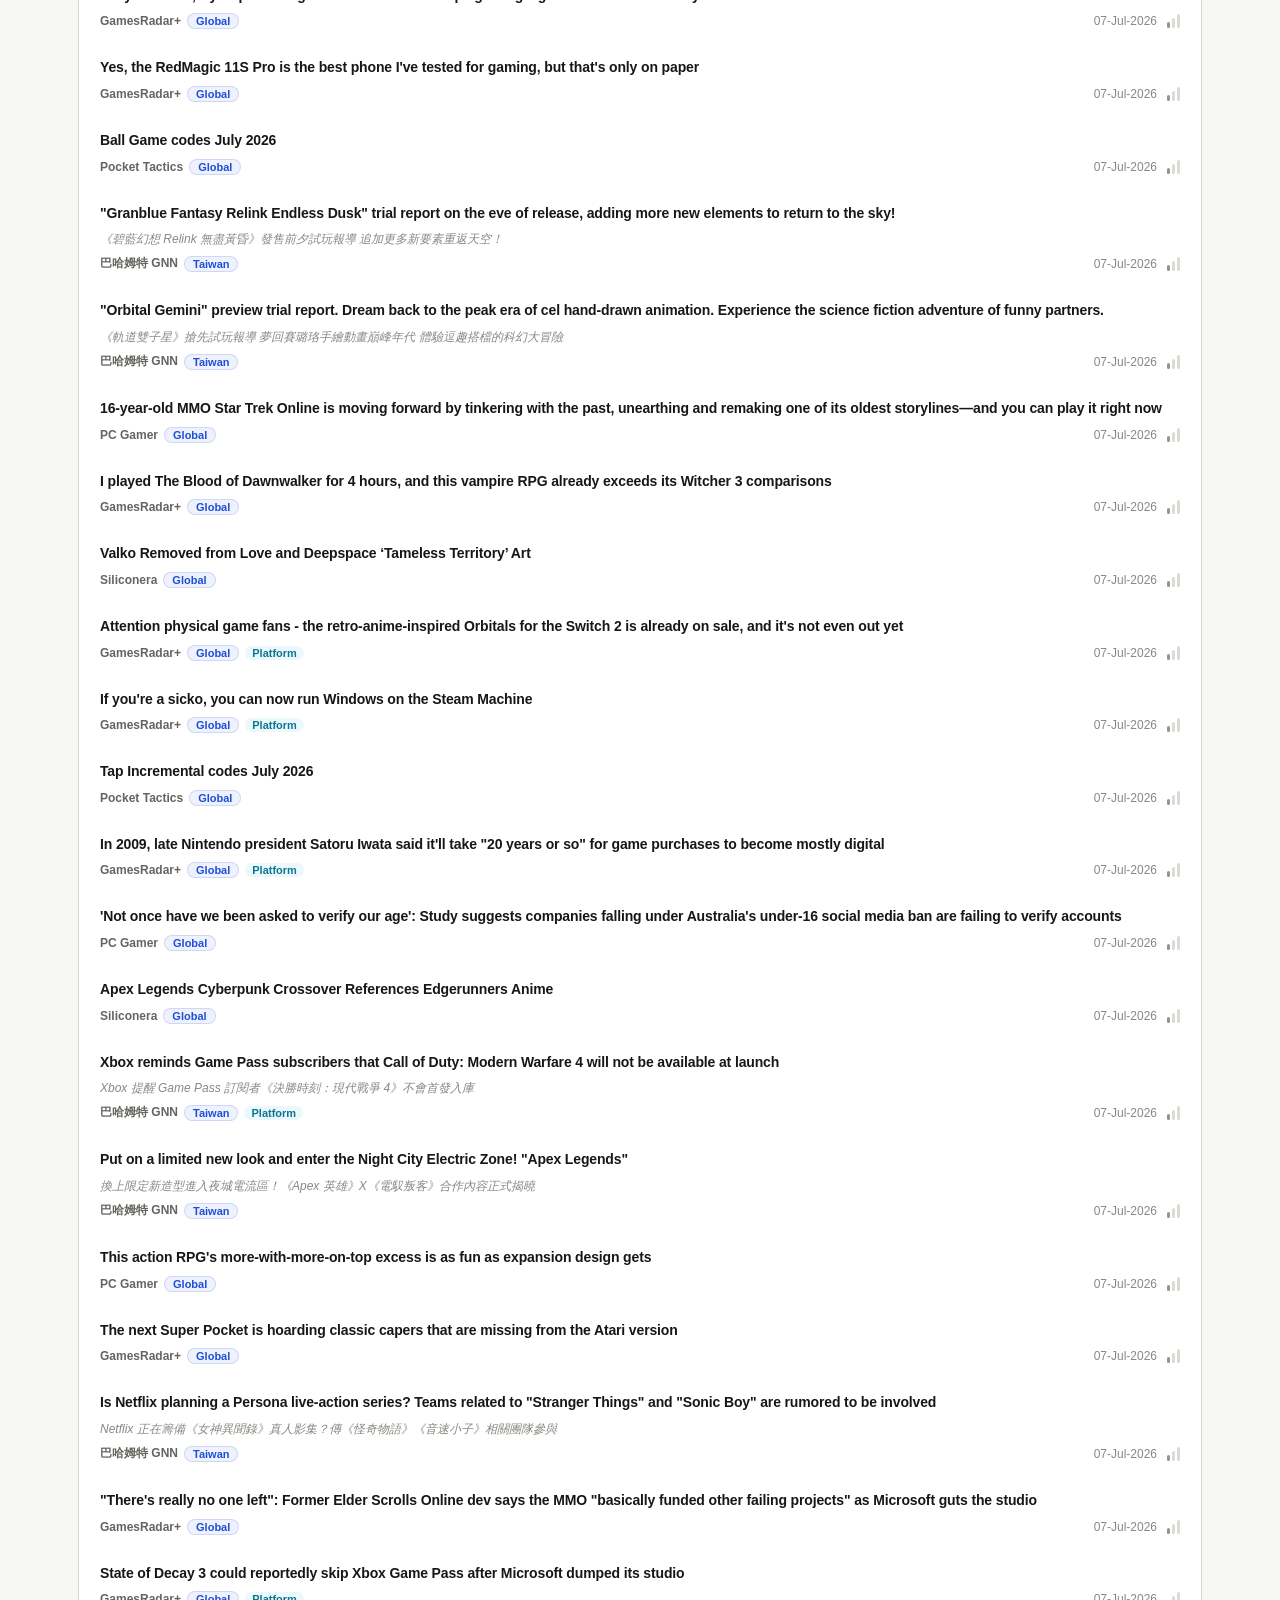
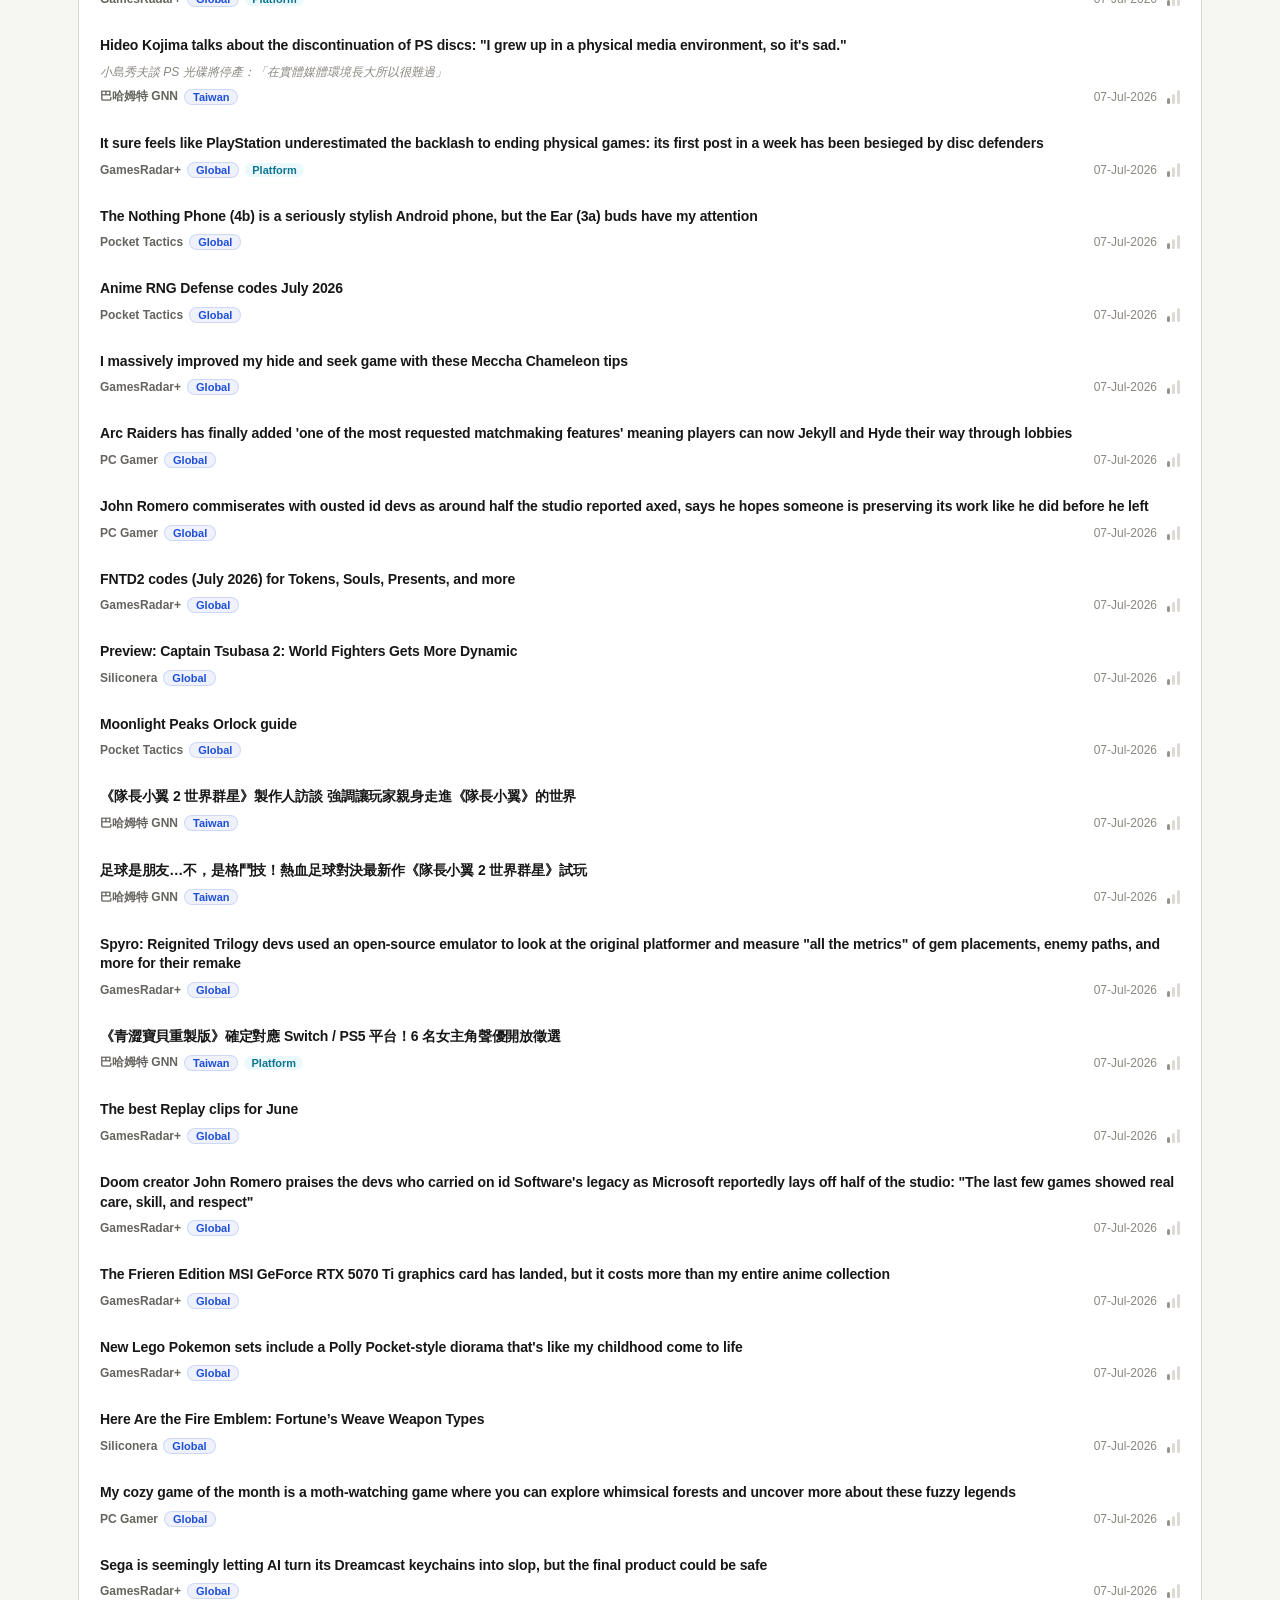
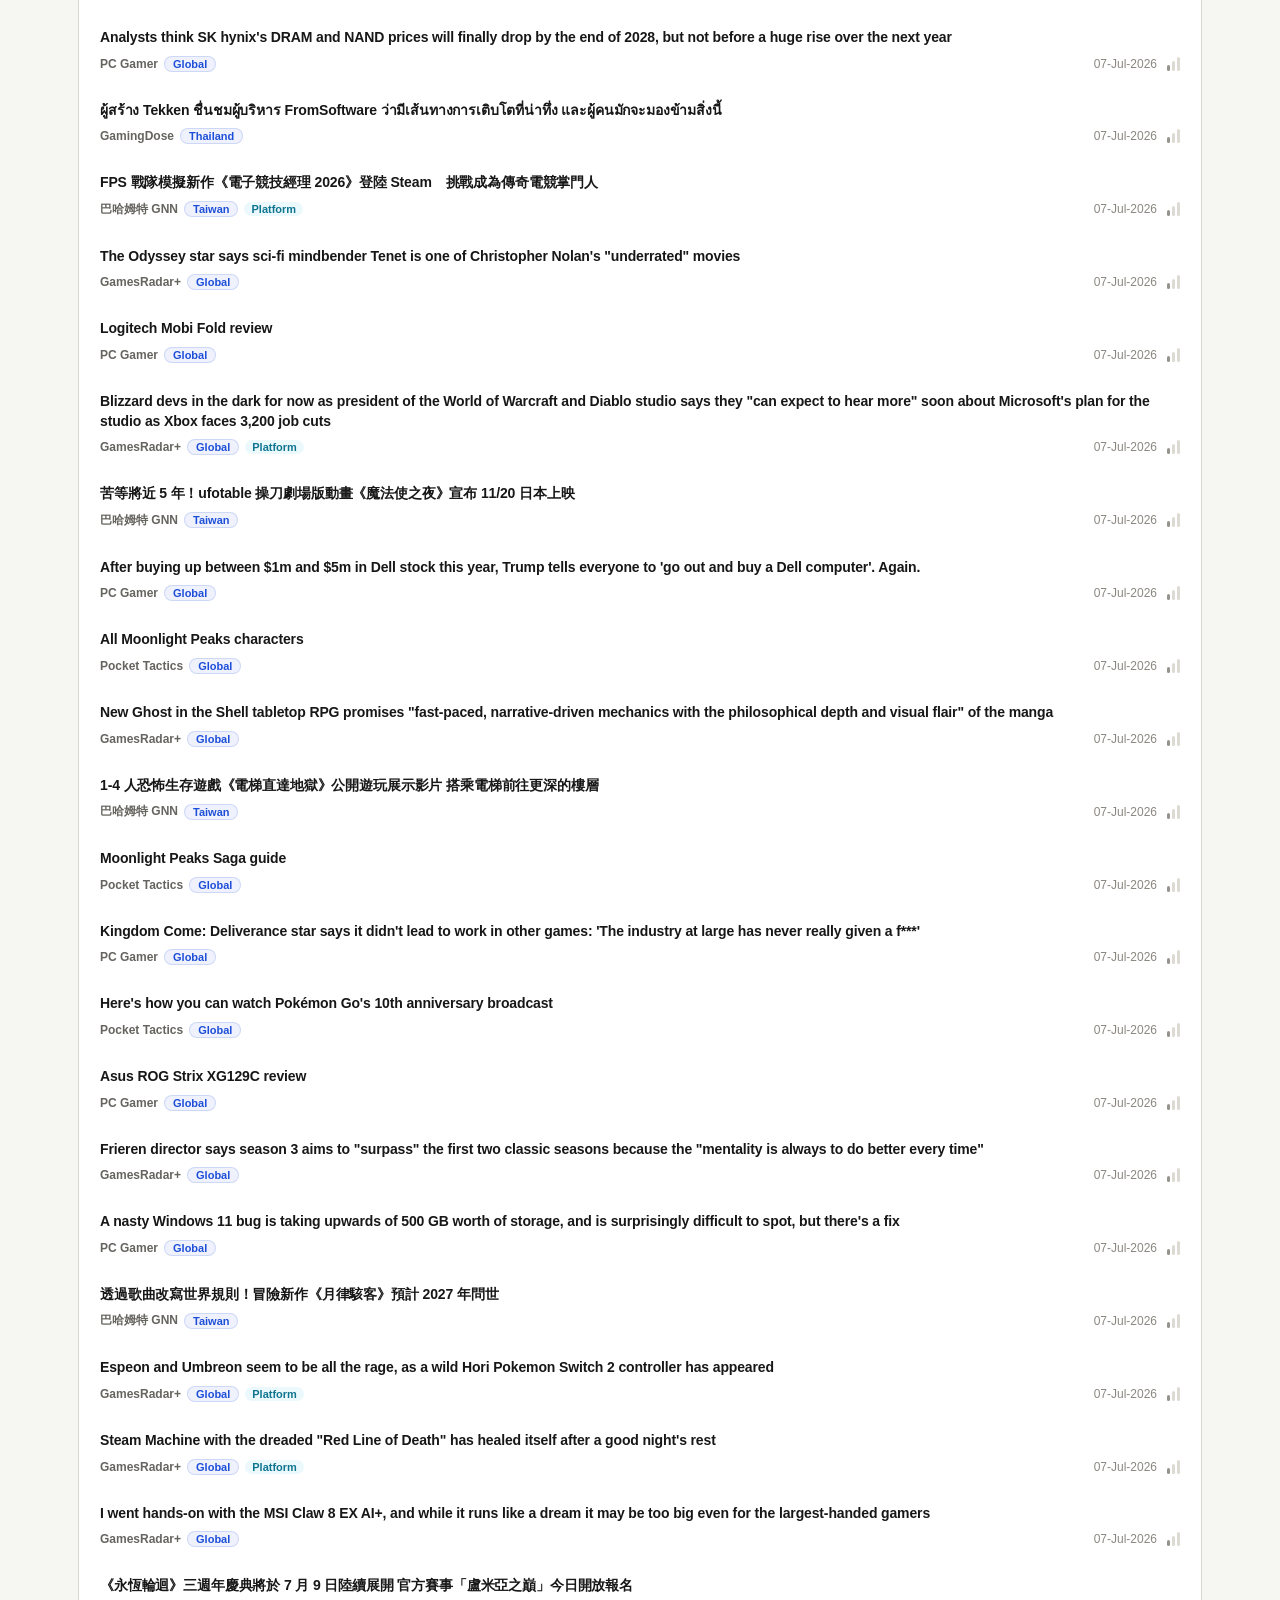
==== commit 6baec2d6: "feat(game-news): new design language + Phase 1 signal scoring New assets/game.css adds a distinct vi" ====
--- a/game.html
+++ b/game.html
@@ -34,6 +34,7 @@
     <link rel="apple-touch-icon" href="./assets/icons/apple-touch-icon.png" sizes="180x180" />
     <link rel="manifest" href="./site.webmanifest" />
     <link rel="stylesheet" href="./assets/styles.css?v=game-frame-0707" />
+    <link rel="stylesheet" href="./assets/game.css?v=0709" />
   </head>
   <body>
     <nav class="vertical-nav" aria-label="News verticals">
--- a/assets/game.css
+++ b/assets/game.css
@@ -0,0 +1,251 @@
+/* Game News Radar — design language layer
+ * Loaded after styles.css on game.html only. Establishes a distinct
+ * product-intelligence visual identity: blue accent, elevated cards,
+ * pill badges, 3-bar signal indicator. Light theme preserved.
+ */
+
+/* ── Design tokens ───────────────────────────────────────────────── */
+:root {
+  --g-blue:         #1d4ed8;
+  --g-blue-tint:    rgba(29, 78, 216, 0.07);
+  --g-blue-mid:     rgba(29, 78, 216, 0.16);
+  --g-radius-card:  10px;
+  --g-shadow:       0 1px 3px rgba(0, 0, 0, 0.06), 0 1px 2px rgba(0, 0, 0, 0.04);
+  --g-shadow-hover: 0 4px 12px rgba(0, 0, 0, 0.09), 0 2px 4px rgba(0, 0, 0, 0.05);
+}
+
+/* ── Accent overrides (blue in place of teal) ────────────────────── */
+.vertical-nav-link.is-active {
+  border-color: var(--g-blue-mid);
+  color: var(--g-blue);
+  background: var(--g-blue-tint);
+}
+
+.hero-logo {
+  border-color: rgba(29, 78, 216, 0.15);
+}
+
+.stats {
+  border-color: rgba(29, 78, 216, 0.11);
+}
+
+.section-tab.active {
+  background: var(--g-blue);
+  border-color: var(--g-blue);
+}
+
+.section-tab.active strong {
+  color: var(--g-blue);
+  background: #fff;
+}
+
+input:focus,
+select:focus,
+button:focus-visible,
+summary:focus-visible {
+  outline-color: rgba(29, 78, 216, 0.38);
+}
+
+.pill.active {
+  background: var(--g-blue-tint);
+  border-color: rgba(29, 78, 216, 0.45);
+  color: var(--g-blue);
+}
+
+.game-date-range-readout {
+  color: var(--g-blue);
+}
+
+.source-detail-panel > summary {
+  color: var(--g-blue);
+}
+
+.eyebrow {
+  color: var(--g-blue);
+}
+
+/* ── Region tabs ─────────────────────────────────────────────────── */
+.section-tab {
+  min-height: 38px;
+  font-size: 13px;
+  font-weight: 600;
+}
+
+/* ── Panel: flush container, header separates from body ─────────── */
+.panel {
+  padding: 0;
+  overflow: hidden;
+  border-radius: var(--g-radius-card);
+}
+
+.panel-head {
+  padding: 14px 18px;
+  margin-bottom: 0;
+  border-bottom: 1px solid var(--line-soft);
+  background: var(--surface-soft);
+}
+
+.panel-head h2 {
+  font-size: 16px;
+}
+
+/* ── Advanced panel ──────────────────────────────────────────────── */
+.advanced-panel {
+  border-radius: var(--g-radius-card);
+}
+
+/* ── News card list ──────────────────────────────────────────────── */
+.game-item-list {
+  display: flex;
+  flex-direction: column;
+  gap: 1px;
+  padding: 6px;
+}
+
+.game-item-row {
+  display: flex;
+  flex-direction: column;
+  gap: 8px;
+  padding: 13px 14px;
+  border-radius: 8px;
+  border: 1px solid transparent;
+  background: transparent;
+  box-shadow: none;
+  transition: background 0.1s, border-color 0.1s, box-shadow 0.12s;
+}
+
+.game-item-row:last-child {
+  border-bottom: none;
+}
+
+.game-item-row:hover {
+  background: var(--surface);
+  border-color: rgba(29, 78, 216, 0.16);
+  box-shadow: var(--g-shadow);
+}
+
+/* ── Title ───────────────────────────────────────────────────────── */
+.game-item-title {
+  font-size: 14px;
+  font-weight: 700;
+  line-height: 1.4;
+  color: var(--ink);
+  letter-spacing: -0.01em;
+}
+
+.game-item-original {
+  font-size: 12px;
+  line-height: 1.35;
+  color: var(--muted-soft);
+}
+
+/* ── Meta row ────────────────────────────────────────────────────── */
+.game-item-meta {
+  display: flex;
+  flex-wrap: wrap;
+  gap: 5px 6px;
+  align-items: center;
+  font-size: 12px;
+}
+
+.game-item-source {
+  color: var(--muted);
+  font-weight: 600;
+  font-size: 12px;
+}
+
+.game-item-region {
+  display: inline-flex;
+  align-items: center;
+  border-radius: 999px;
+  padding: 1px 8px;
+  color: var(--g-blue);
+  background: var(--g-blue-tint);
+  border: 1px solid var(--g-blue-mid);
+  font-weight: 700;
+  font-size: 11px;
+}
+
+/* Content-type pill: base (business/general fallback) */
+.game-item-type {
+  display: inline-flex;
+  align-items: center;
+  border-radius: 999px;
+  padding: 1px 7px;
+  font-weight: 700;
+  font-size: 11px;
+  text-transform: capitalize;
+  color: #92400e;
+  background: rgba(217, 119, 6, 0.08);
+}
+
+.game-item-type[data-type="launch"] {
+  color: #15803d;
+  background: rgba(22, 163, 74, 0.09);
+}
+
+.game-item-type[data-type="update"] {
+  color: #1e40af;
+  background: rgba(37, 99, 235, 0.08);
+}
+
+.game-item-type[data-type="esports"] {
+  color: #7e22ce;
+  background: rgba(147, 51, 234, 0.08);
+}
+
+.game-item-type[data-type="platform"] {
+  color: #0e7490;
+  background: rgba(6, 182, 212, 0.08);
+}
+
+.game-item-date {
+  color: var(--muted-soft);
+  font-size: 12px;
+  margin-left: auto;
+  flex: none;
+}
+
+/* ── Signal strength bars ────────────────────────────────────────── */
+/* 3-bar indicator: level 1 = low (1 muted bar),
+ *                  level 2 = medium (2 blue bars),
+ *                  level 3 = high (3 green bars).
+ * Score = recency_decay × source_tier × event_type_weight (see game.js). */
+.game-signal {
+  display: inline-flex;
+  align-items: flex-end;
+  gap: 2px;
+  margin-left: 4px;
+  flex: none;
+  opacity: 0.9;
+}
+
+.game-signal-bar {
+  width: 3px;
+  border-radius: 2px;
+  background: var(--line);
+}
+
+.game-signal-bar:nth-child(1) { height: 6px; }
+.game-signal-bar:nth-child(2) { height: 10px; }
+.game-signal-bar:nth-child(3) { height: 14px; }
+
+.game-signal[data-level="1"] .game-signal-bar:nth-child(1) {
+  background: var(--muted-soft);
+}
+
+.game-signal[data-level="2"] .game-signal-bar:nth-child(1),
+.game-signal[data-level="2"] .game-signal-bar:nth-child(2) {
+  background: var(--g-blue);
+}
+
+.game-signal[data-level="3"] .game-signal-bar:nth-child(1),
+.game-signal[data-level="3"] .game-signal-bar:nth-child(2),
+.game-signal[data-level="3"] .game-signal-bar:nth-child(3) {
+  background: var(--good);
+}
+
+/* ── Source health table ─────────────────────────────────────────── */
+.source-table {
+  border-radius: 8px;
+}
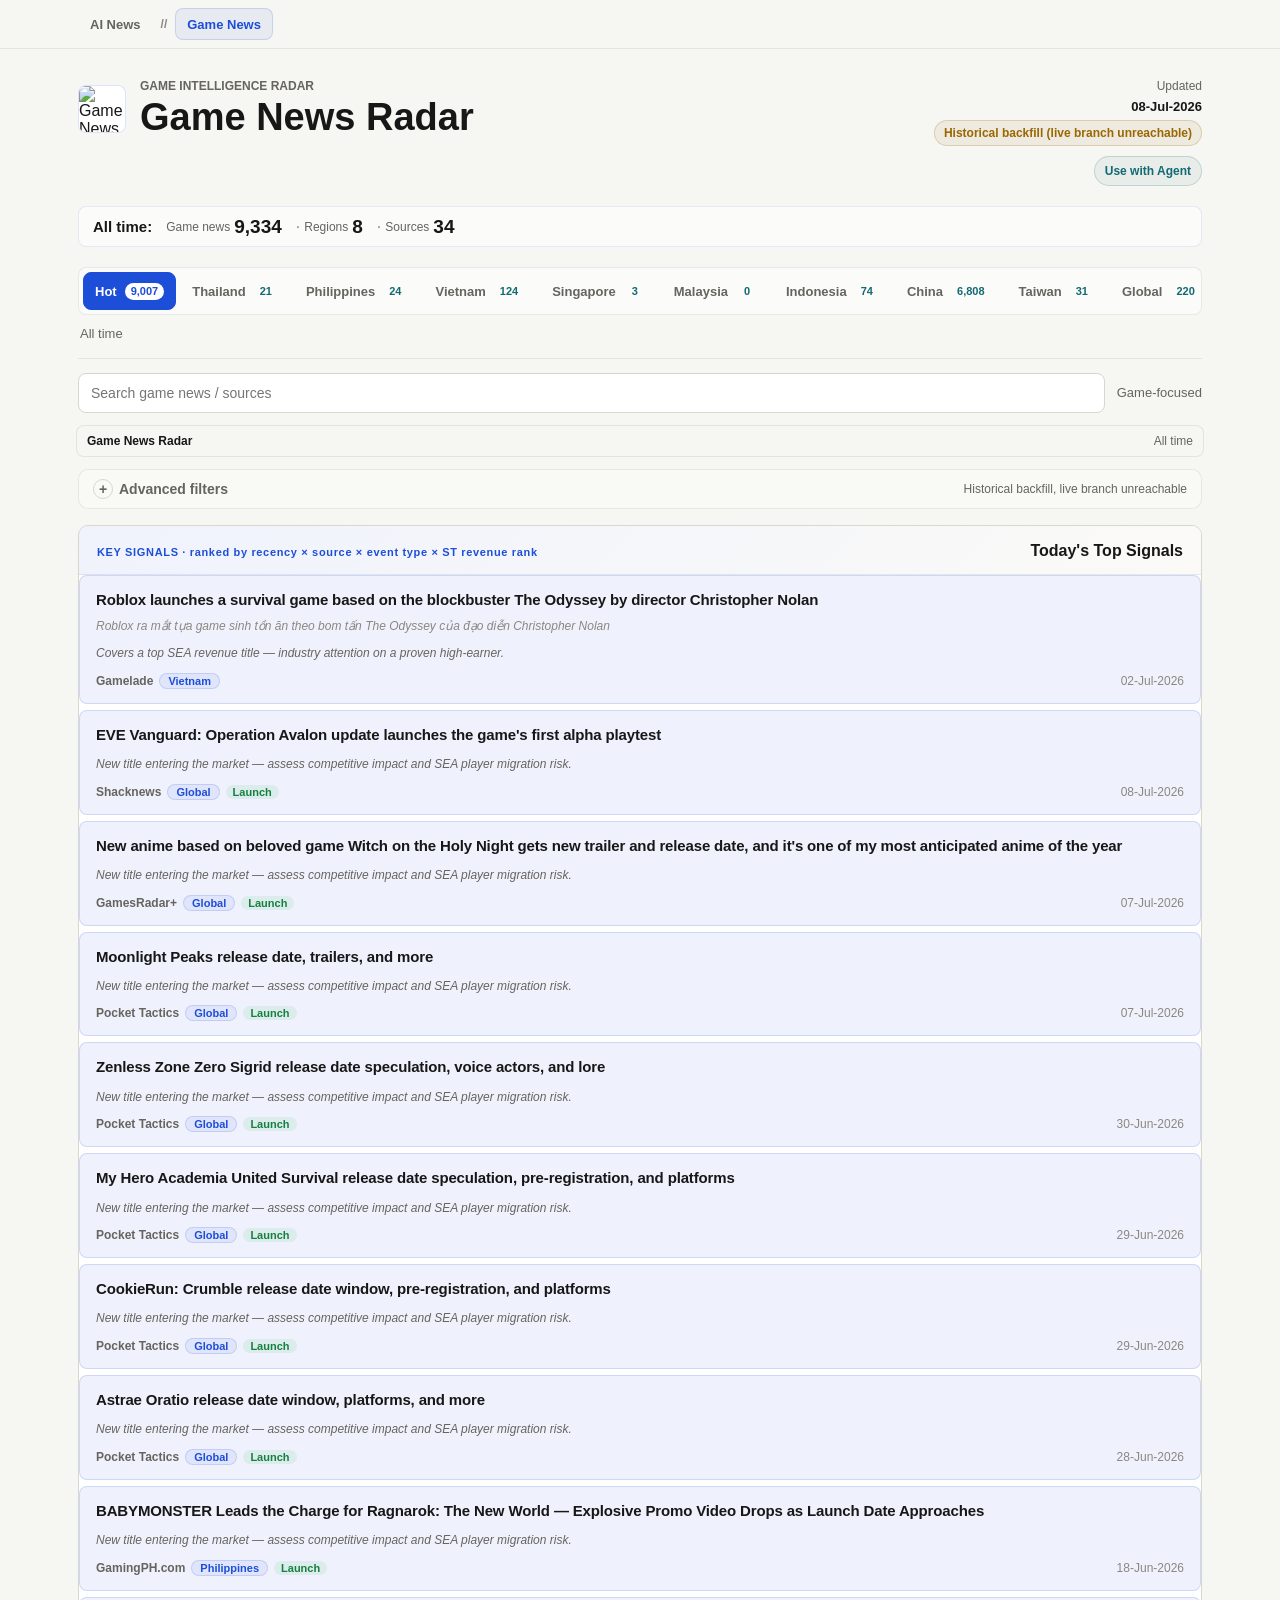
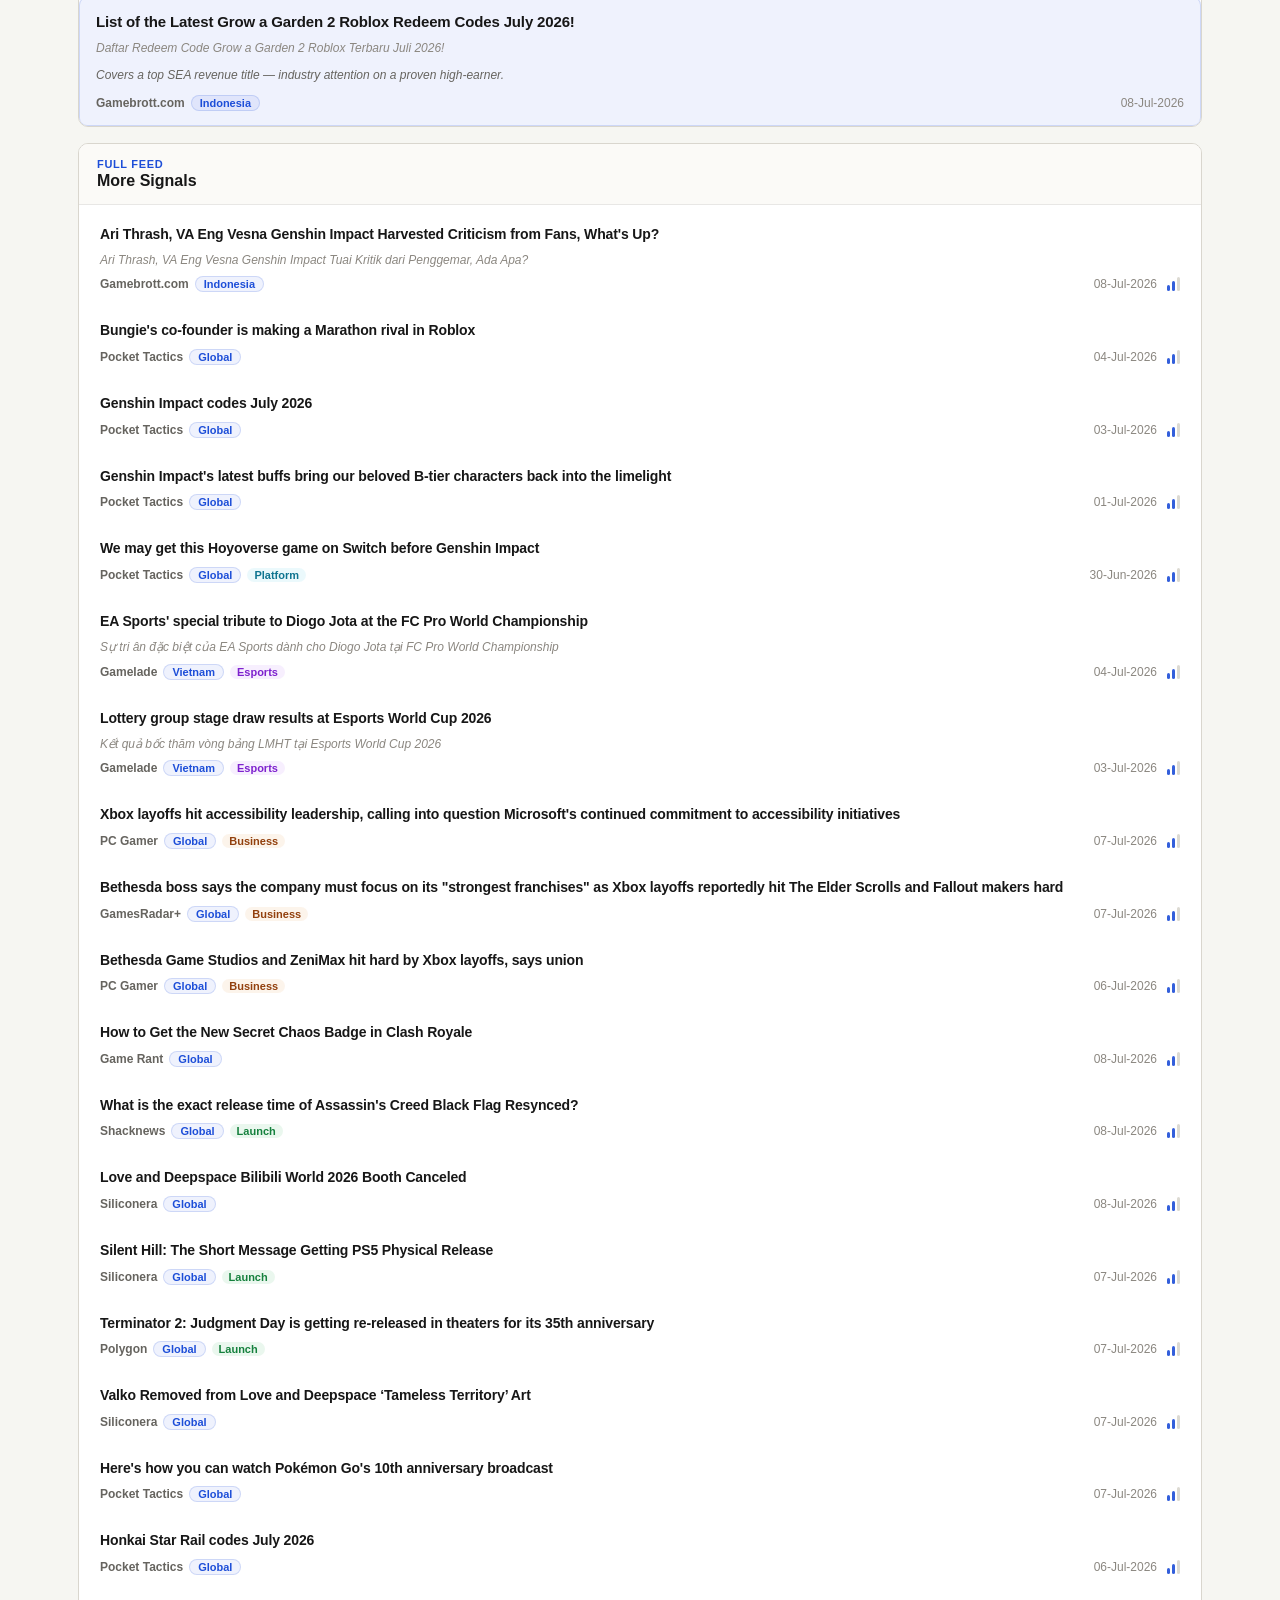
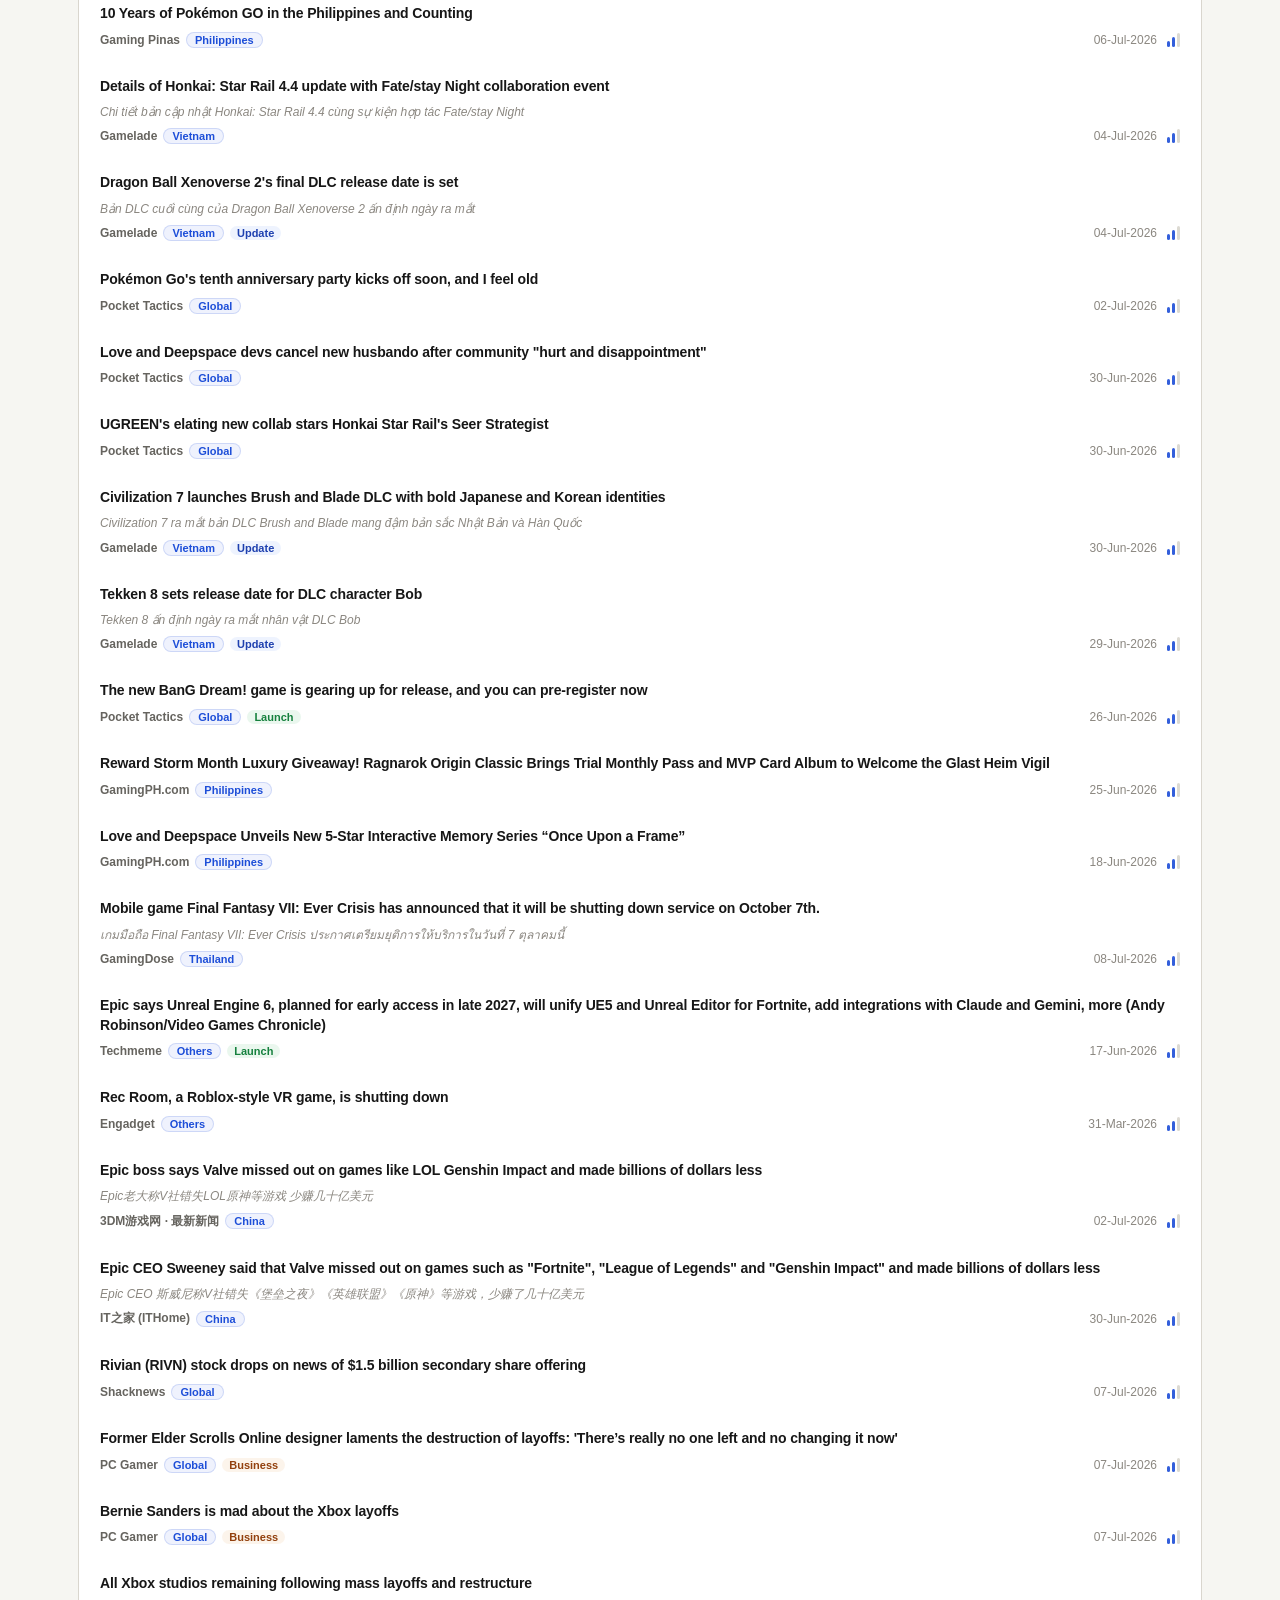
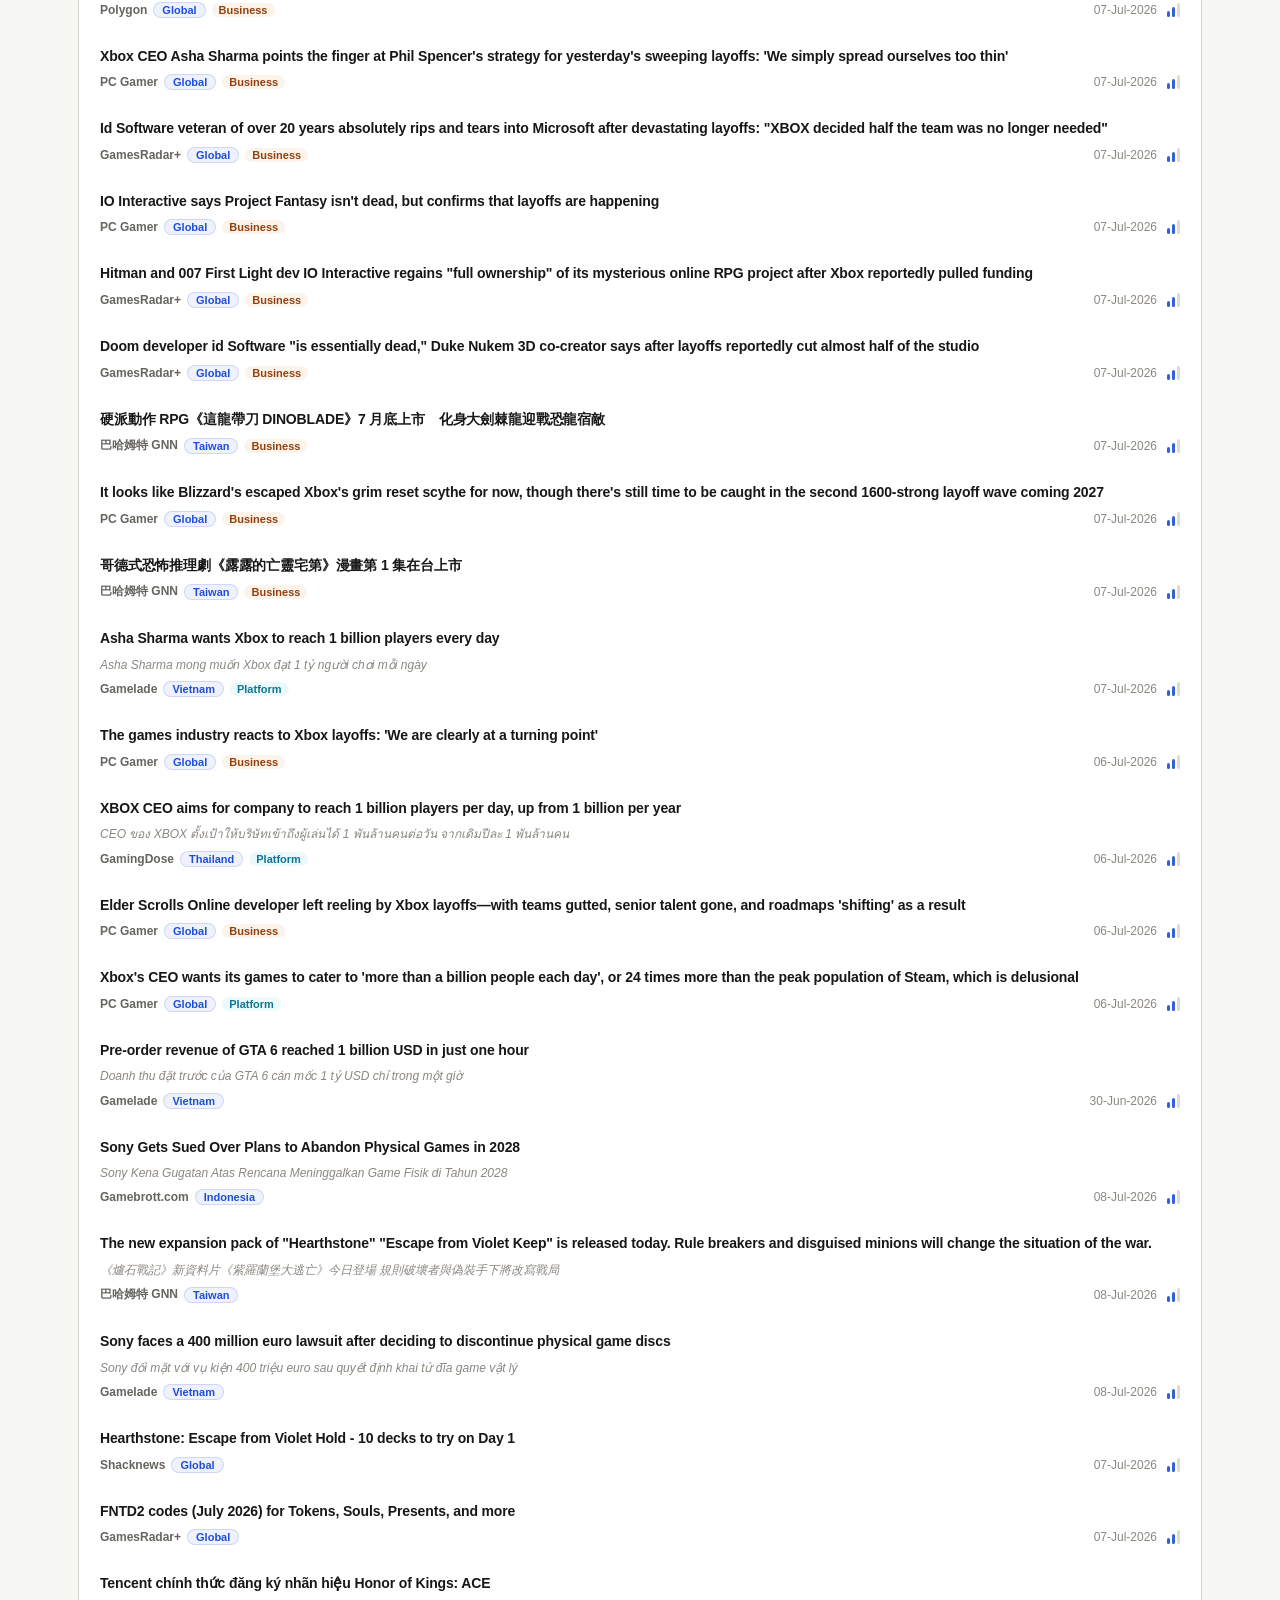
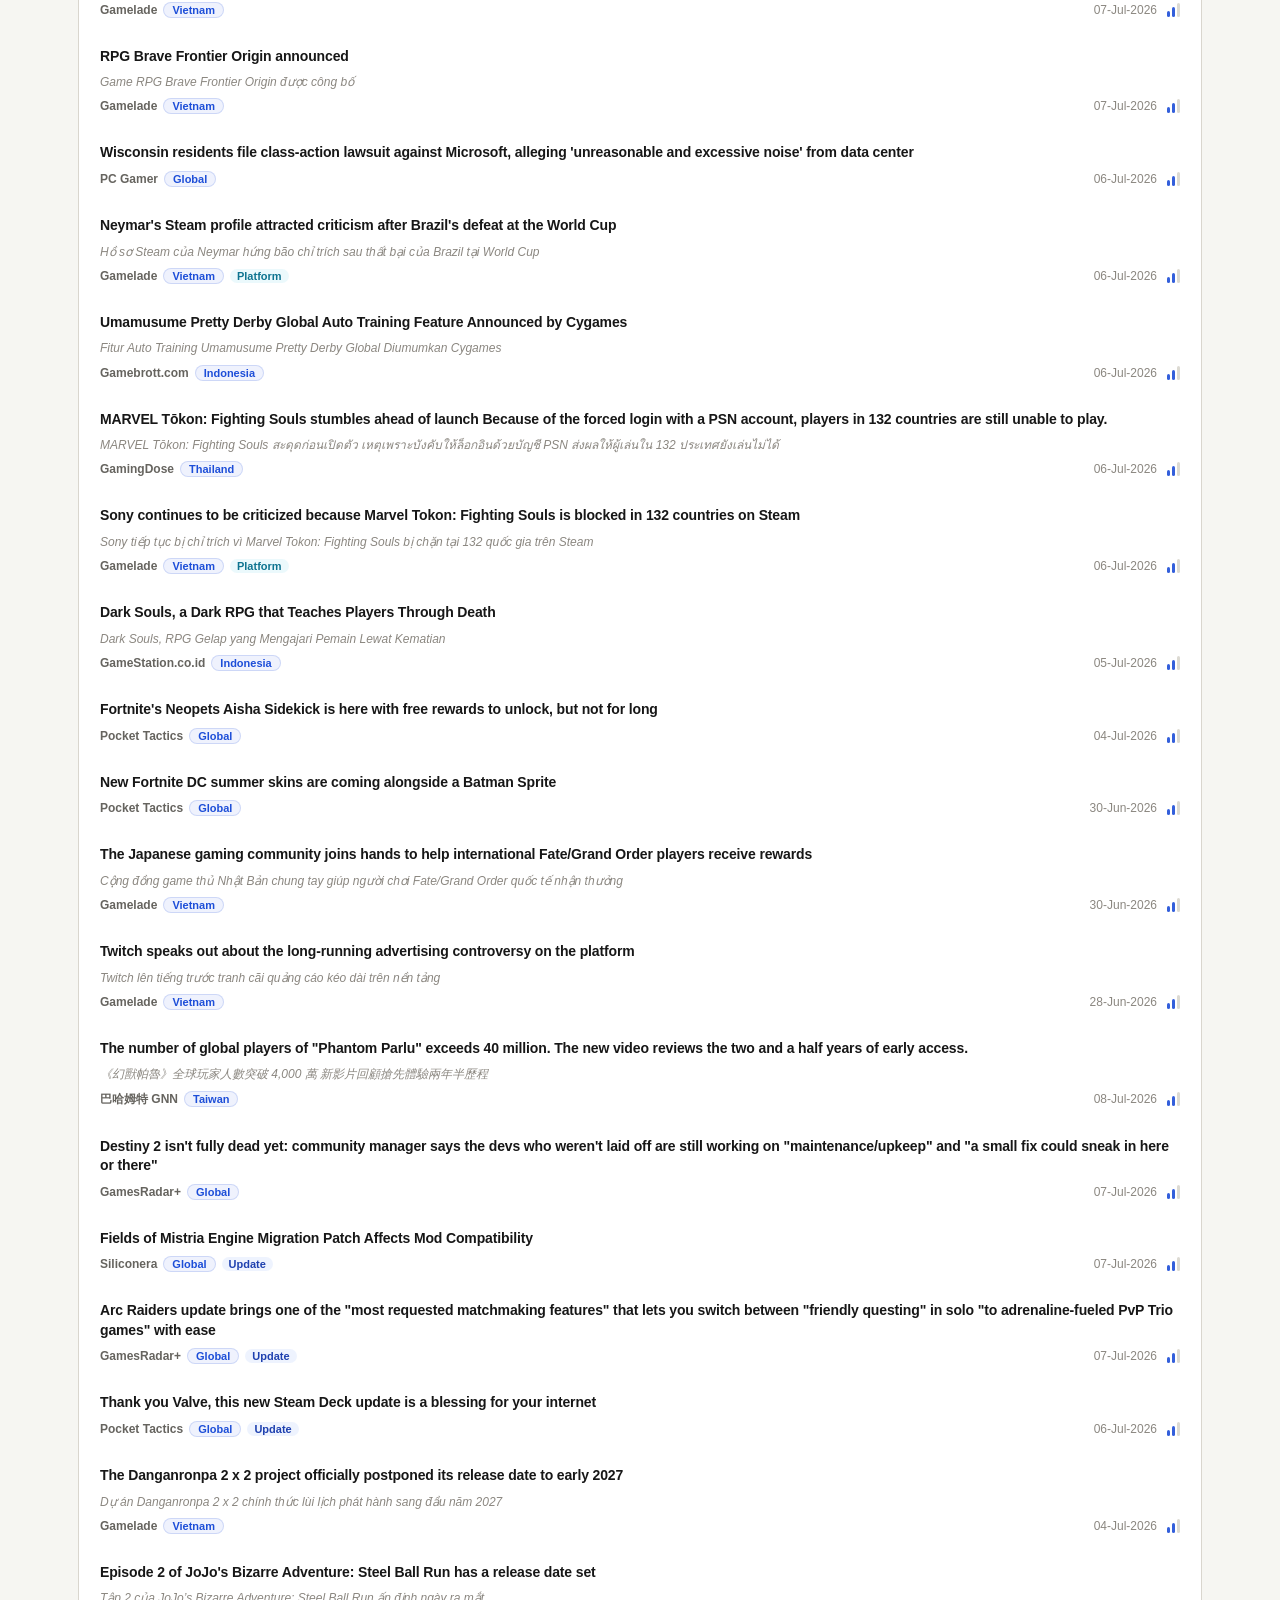
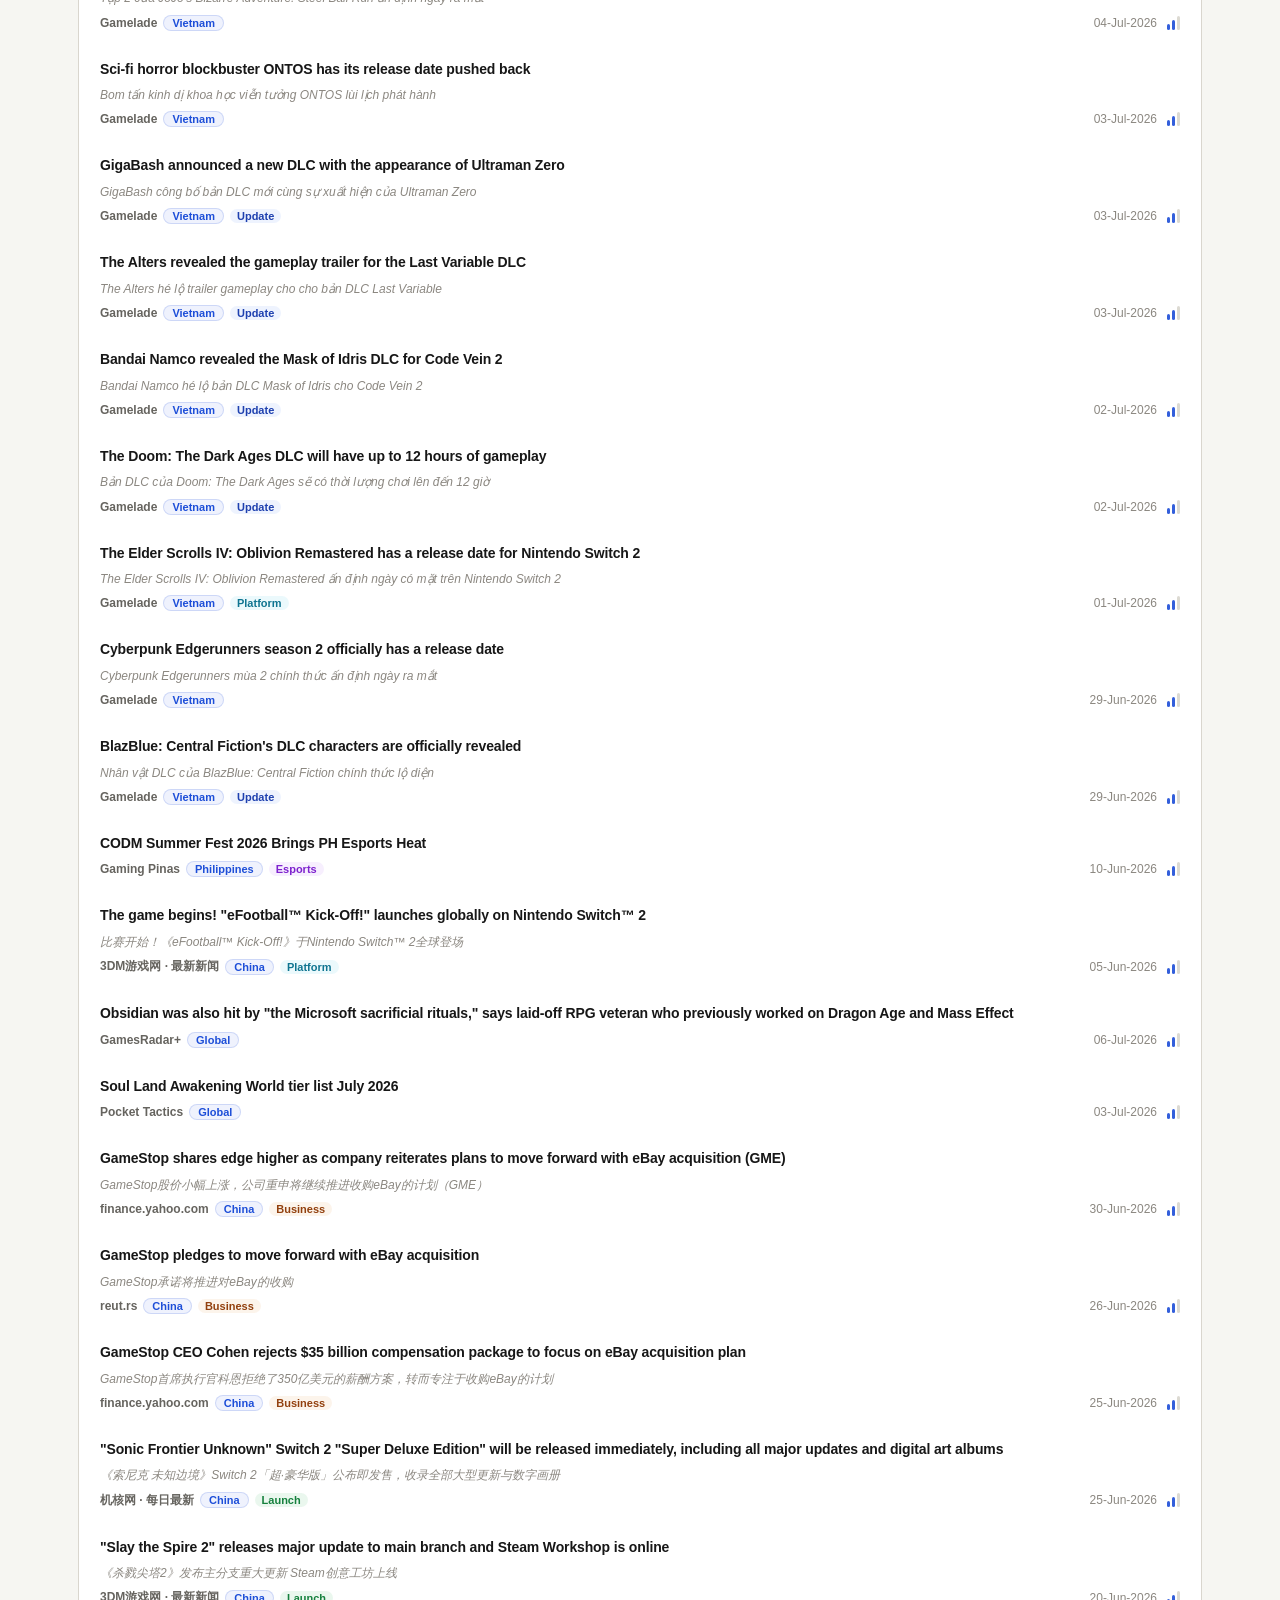
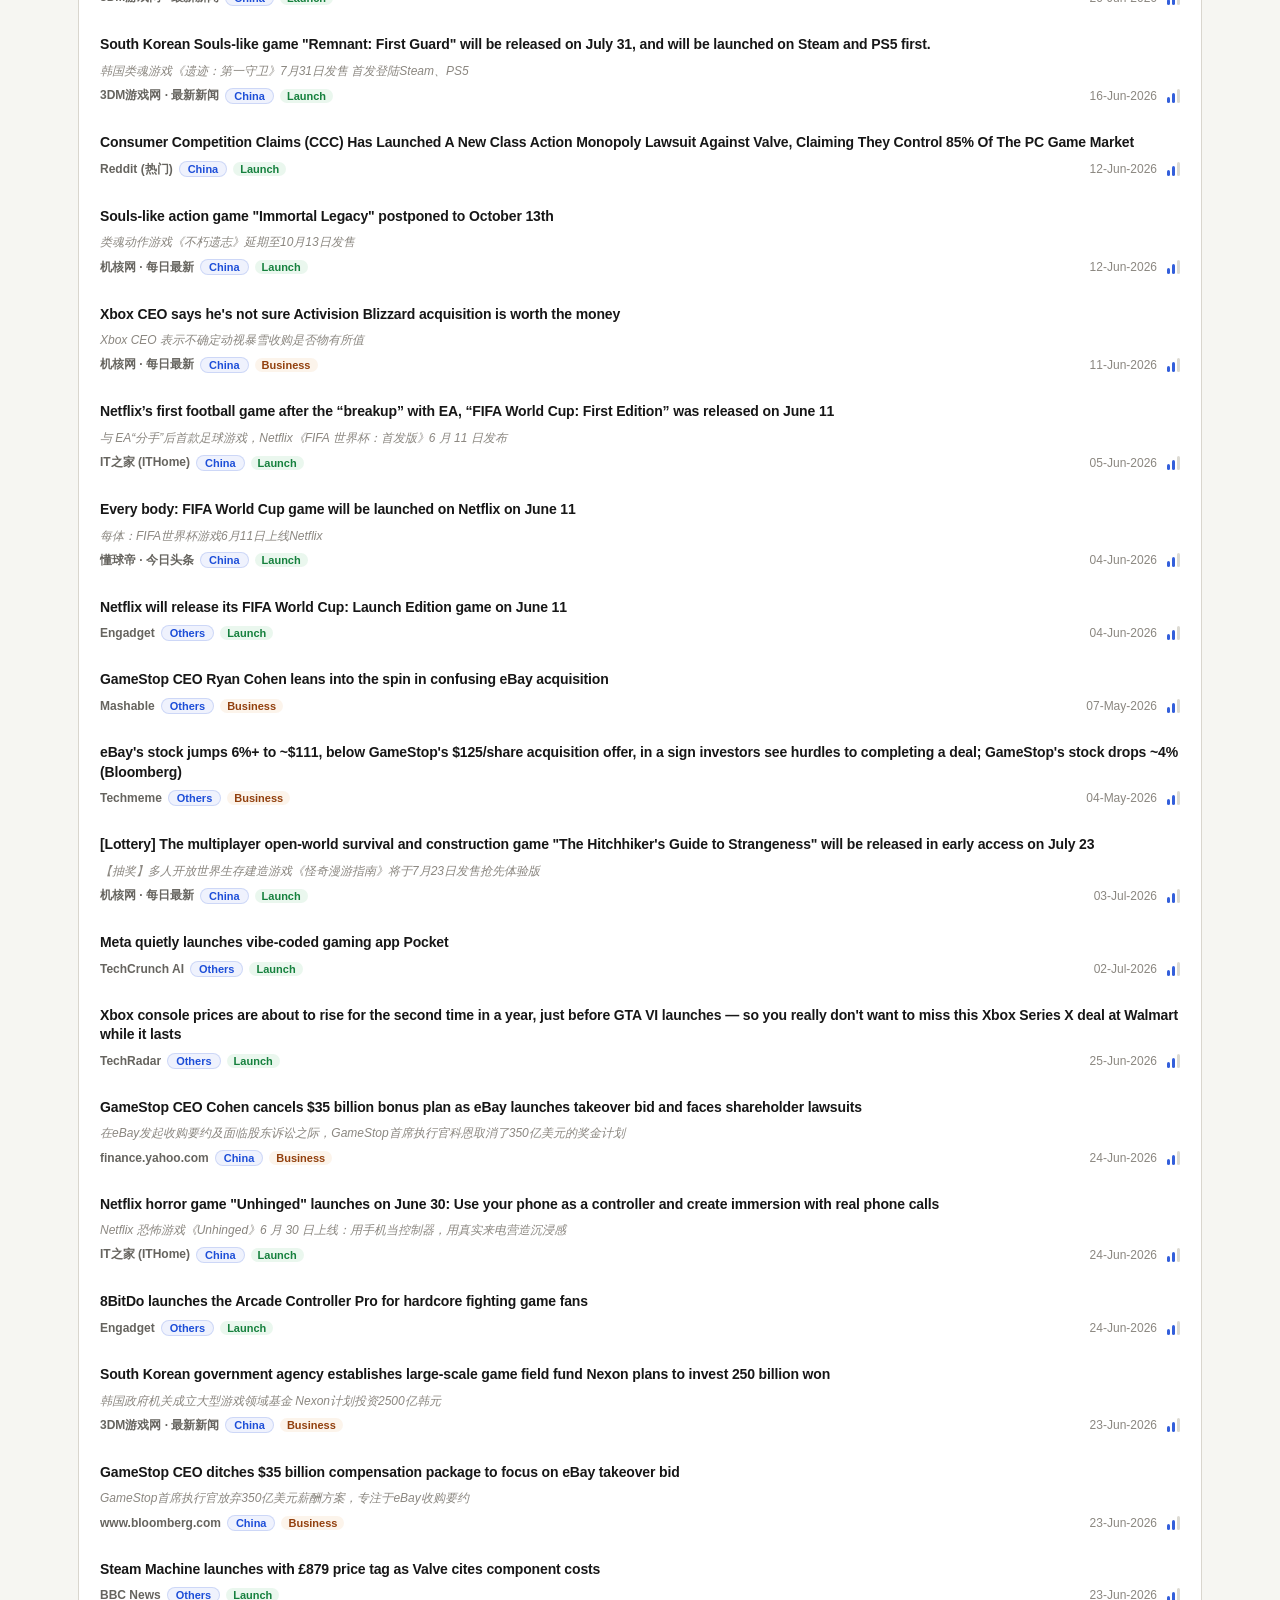
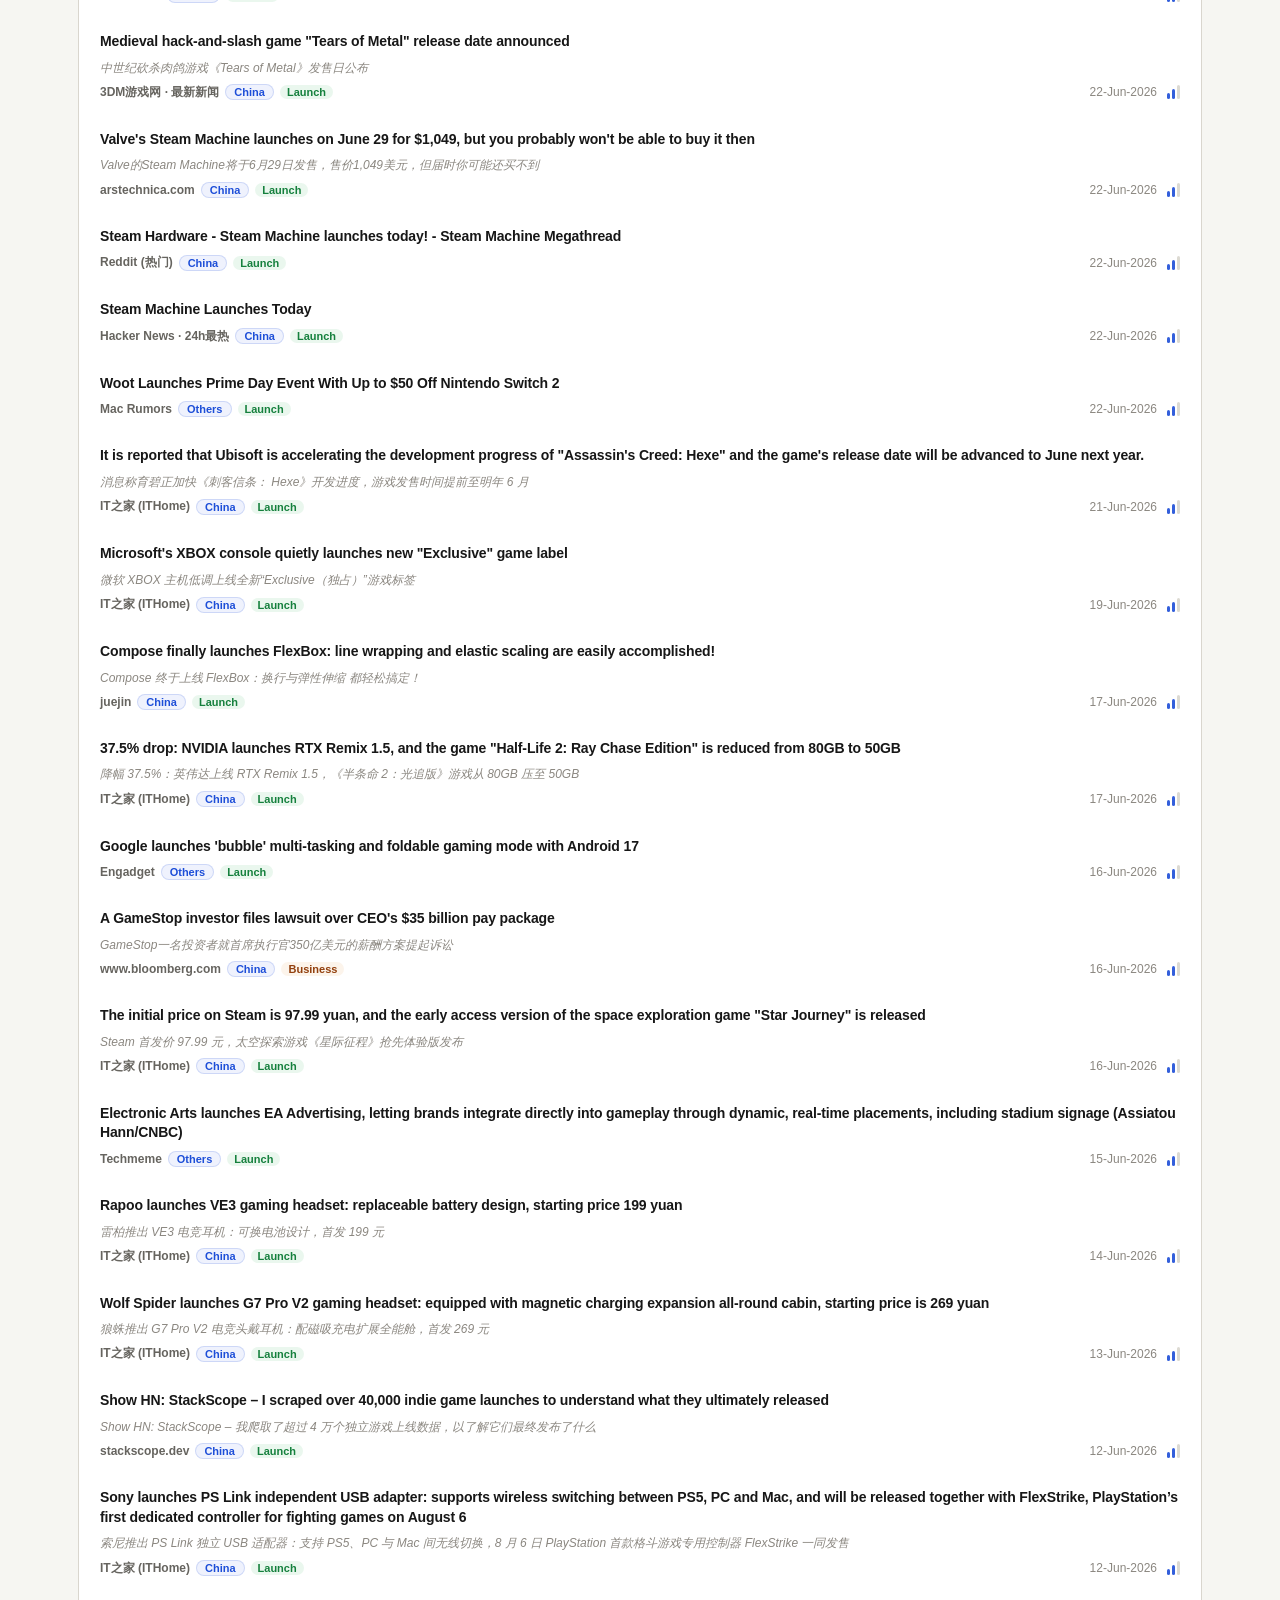
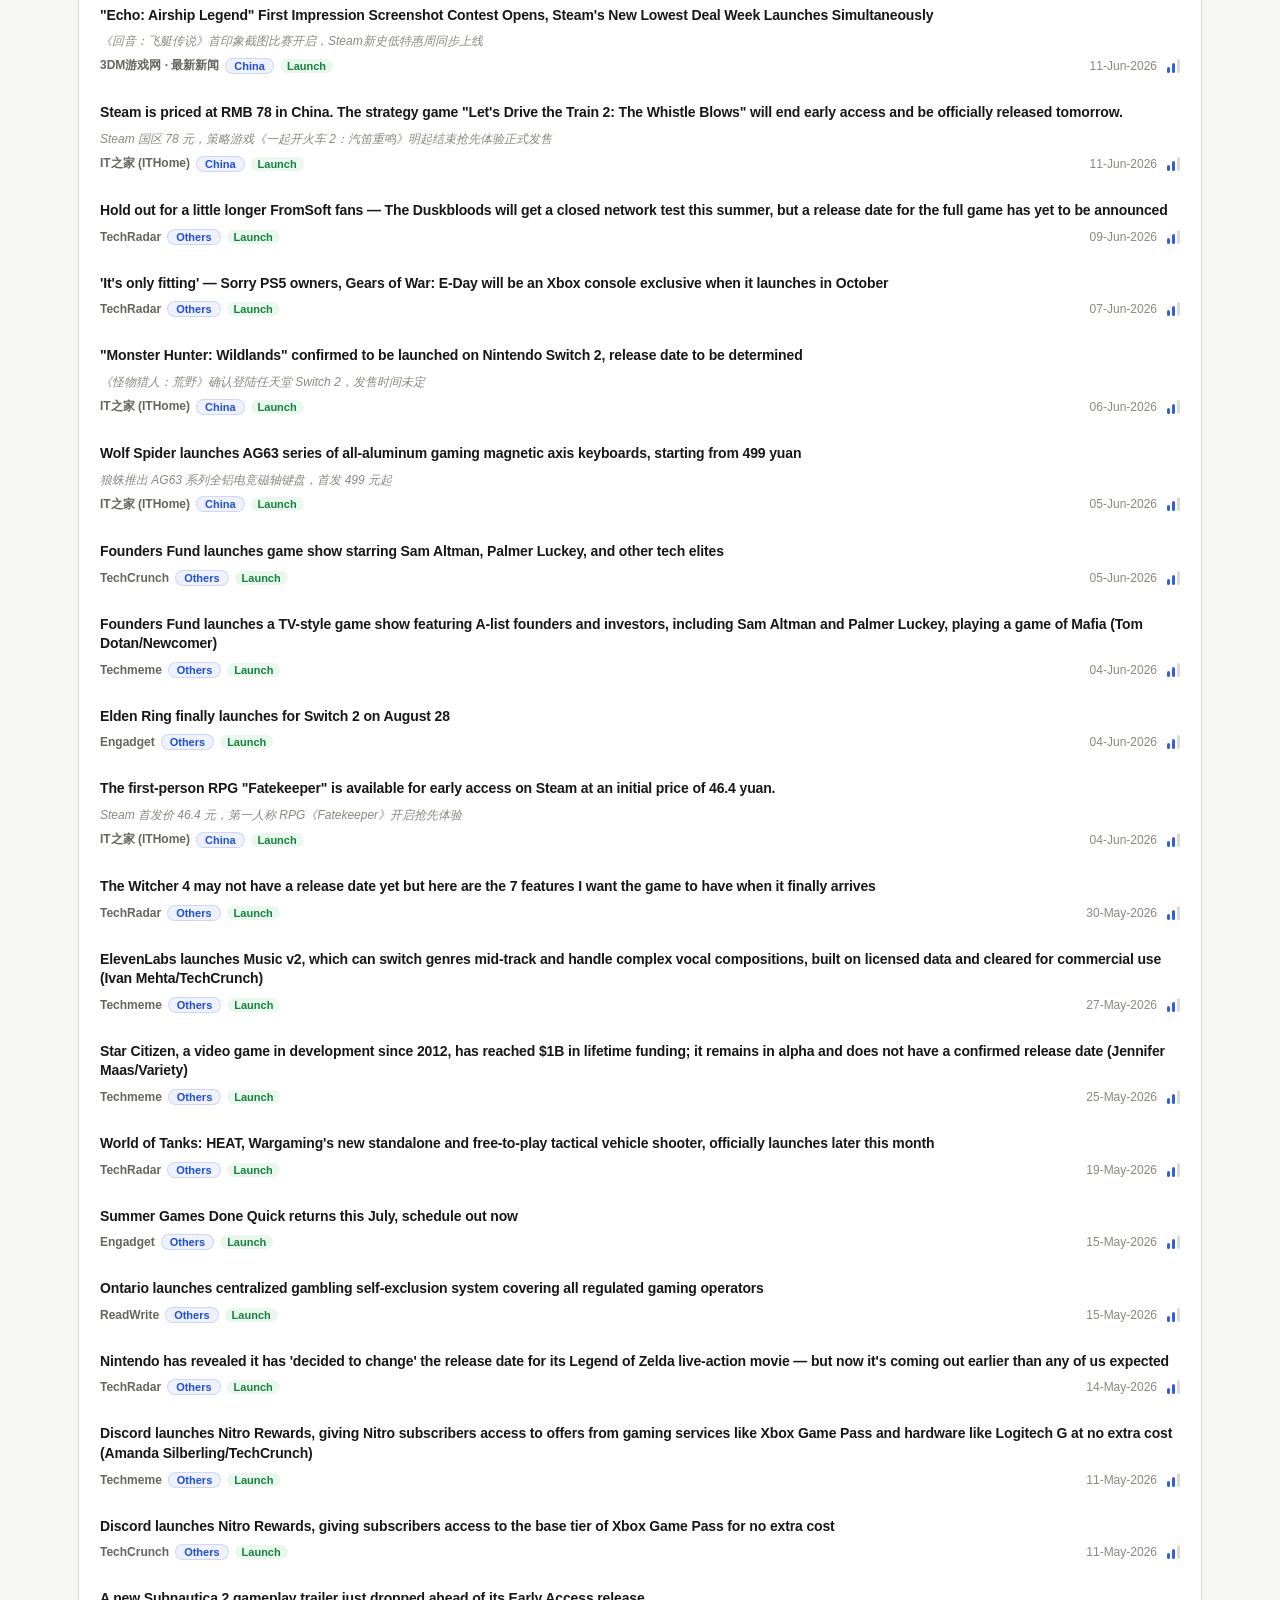
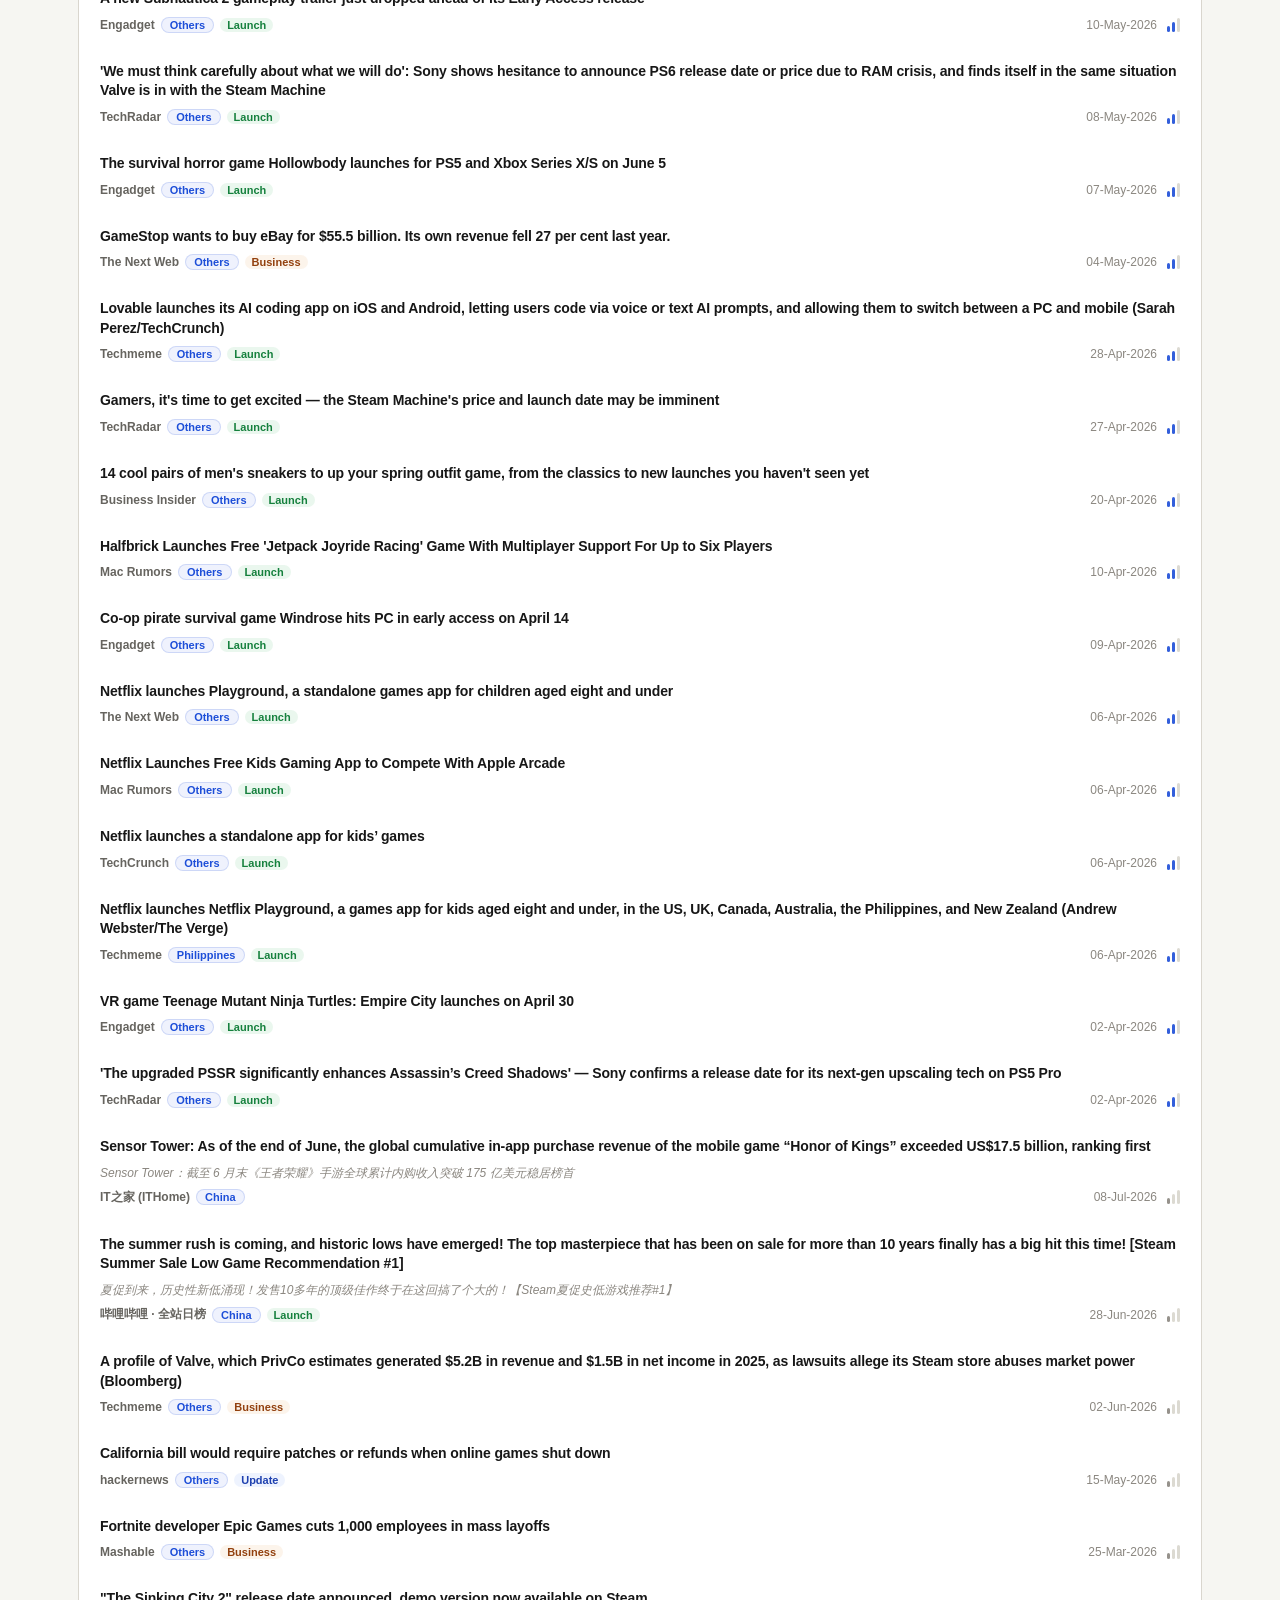
==== commit 9ccea0cd: "feat(game-news): separate Key Signals panel, Why it matters, multi-source bonus Key Signals is now a" ====
--- a/game.html
+++ b/game.html
@@ -195,6 +195,14 @@
         </div>
       </details>
 
+      <section class="panel game-key-panel" id="gameKeySignalsPanel" hidden>
+        <div class="panel-head">
+          <p class="eyebrow">KEY SIGNALS · ranked by recency × source × event type × ST revenue rank</p>
+          <h2>Today's Top Signals</h2>
+        </div>
+        <div id="gameKeySignalsBody"></div>
+      </section>
+
       <section class="panel">
         <div class="panel-head">
           <div>
--- a/assets/game.css
+++ b/assets/game.css
@@ -245,6 +245,101 @@
   background: var(--good);
 }
 
+/* ── Key Signals featured section ────────────────────────────────── */
+.game-key-section {
+  padding: 10px 6px 10px;
+  border-bottom: 1px solid var(--line-soft);
+}
+
+.game-key-section-label {
+  display: flex;
+  align-items: center;
+  gap: 10px;
+  padding: 0 8px 10px;
+  font-size: 10px;
+  font-weight: 800;
+  letter-spacing: 0.1em;
+  color: var(--g-blue);
+  text-transform: uppercase;
+}
+
+.game-key-section-label::after {
+  content: "";
+  flex: 1;
+  height: 1px;
+  background: var(--g-blue-mid);
+}
+
+.game-item-featured {
+  display: flex;
+  flex-direction: column;
+  gap: 8px;
+  padding: 14px 16px;
+  margin-bottom: 6px;
+  border-radius: 8px;
+  border: 1px solid var(--g-blue-mid);
+  background: var(--g-blue-tint);
+  text-decoration: none;
+  color: inherit;
+  transition: background 0.1s, border-color 0.1s, box-shadow 0.12s;
+}
+
+.game-item-featured:last-child {
+  margin-bottom: 0;
+}
+
+.game-item-featured:hover {
+  background: rgba(29, 78, 216, 0.12);
+  border-color: rgba(29, 78, 216, 0.3);
+  box-shadow: var(--g-shadow);
+}
+
+.game-item-featured .game-item-title {
+  font-size: 15px;
+  font-weight: 760;
+  line-height: 1.35;
+}
+
+.game-more-section-label {
+  padding: 10px 14px 4px;
+  font-size: 10px;
+  font-weight: 800;
+  letter-spacing: 0.1em;
+  color: var(--muted-soft);
+  text-transform: uppercase;
+}
+
+/* ── Key Signals separate panel ──────────────────────────────────── */
+.game-key-panel {
+  margin-bottom: 8px;
+}
+
+.game-key-panel .panel-head {
+  background: linear-gradient(135deg, rgba(29, 78, 216, 0.07) 0%, var(--surface-soft) 100%);
+}
+
+/* "Why it matters" explanation line inside each featured card */
+.game-key-why {
+  font-size: 12px;
+  line-height: 1.55;
+  color: var(--muted);
+  font-style: italic;
+  padding: 2px 0;
+}
+
+/* Multi-source coverage badge — green to signal consensus */
+.game-source-count {
+  display: inline-flex;
+  align-items: center;
+  border-radius: 999px;
+  padding: 1px 8px;
+  font-weight: 700;
+  font-size: 11px;
+  color: #15803d;
+  background: rgba(22, 163, 74, 0.09);
+  border: 1px solid rgba(22, 163, 74, 0.22);
+}
+
 /* ── Source health table ─────────────────────────────────────────── */
 .source-table {
   border-radius: 8px;
